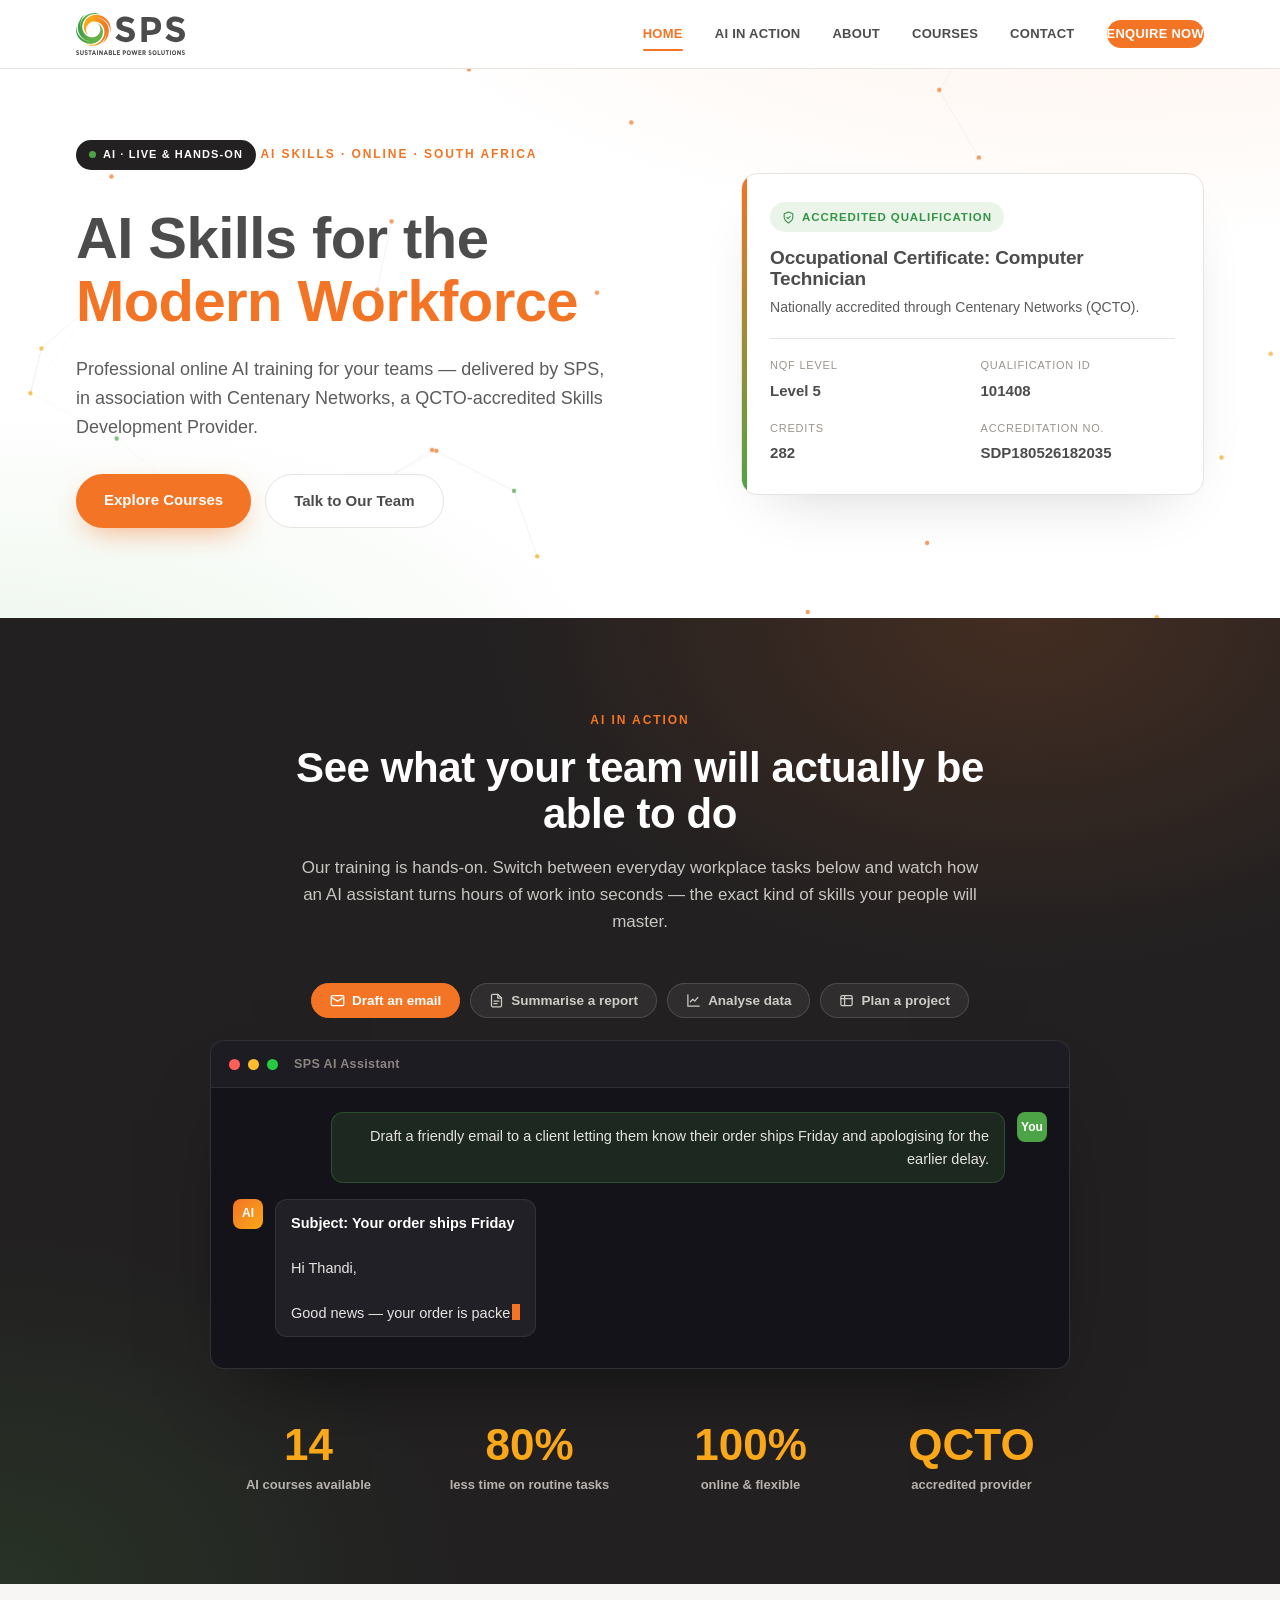
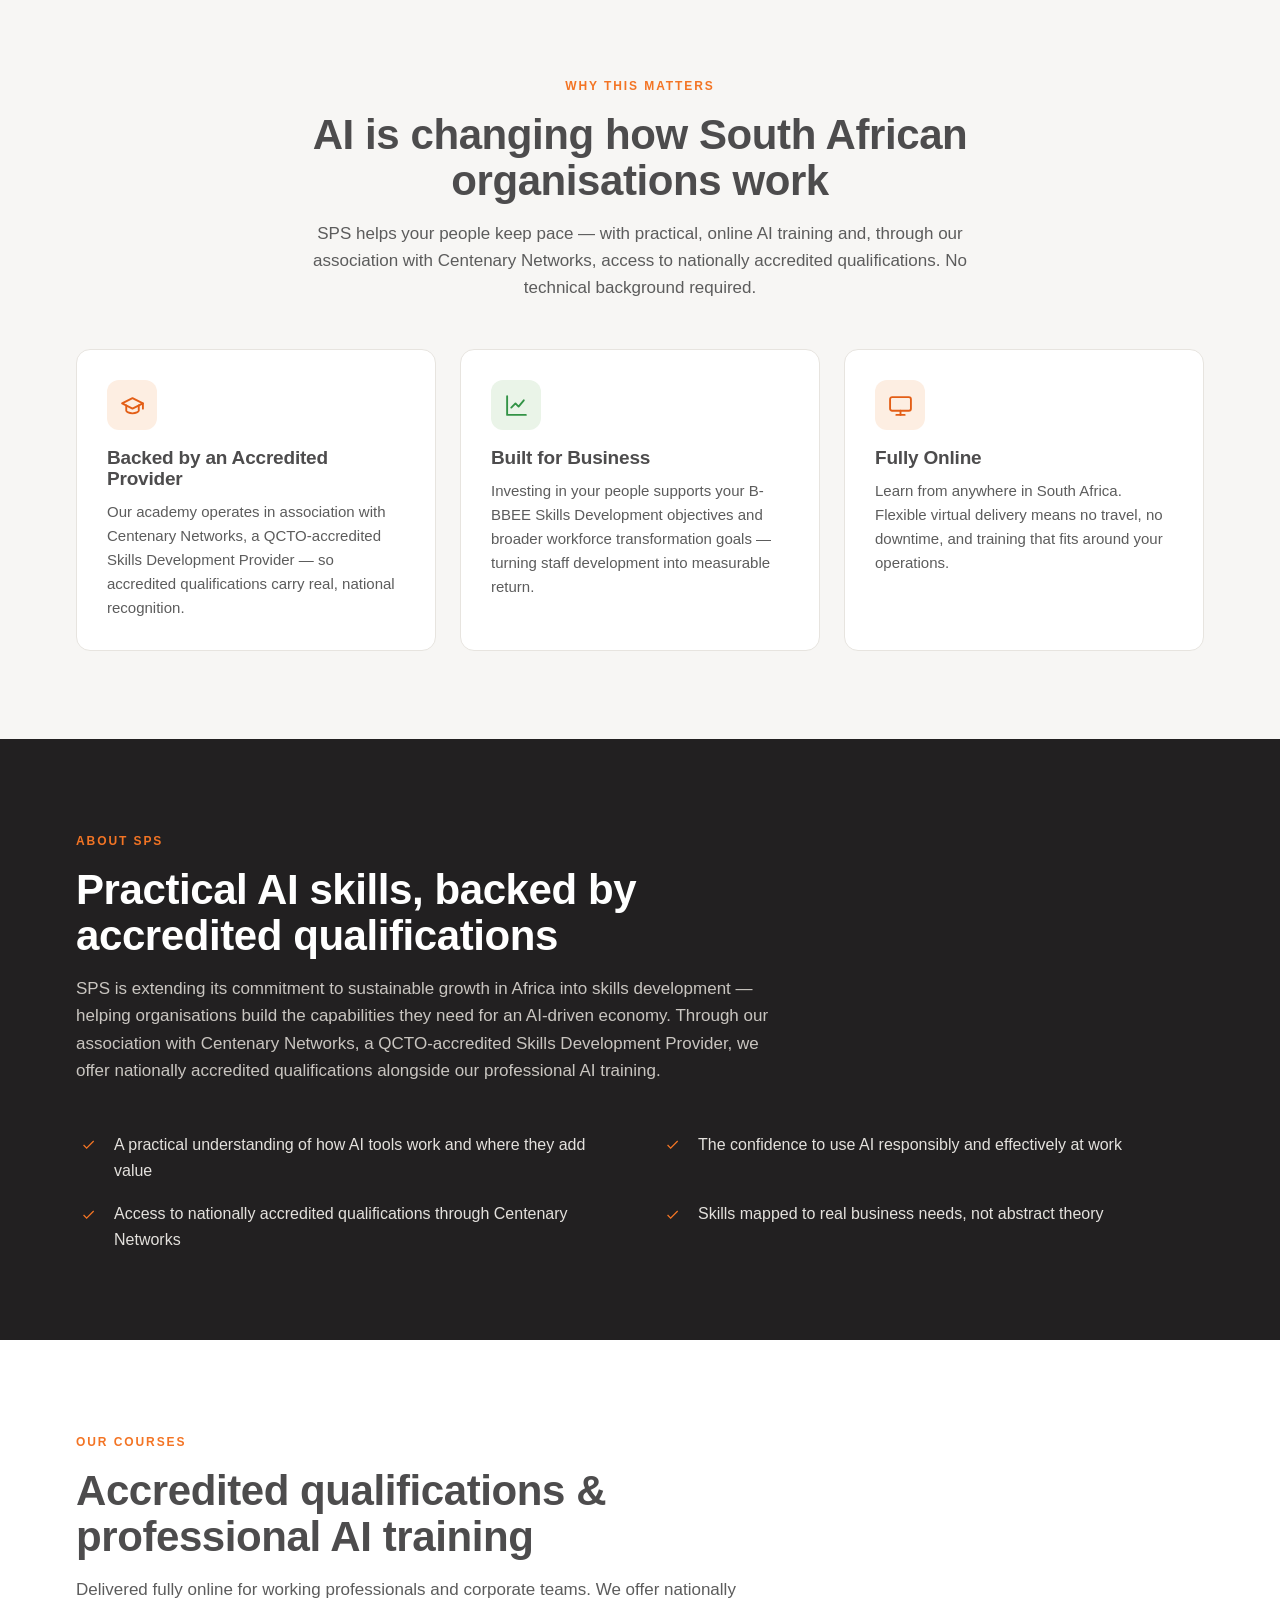
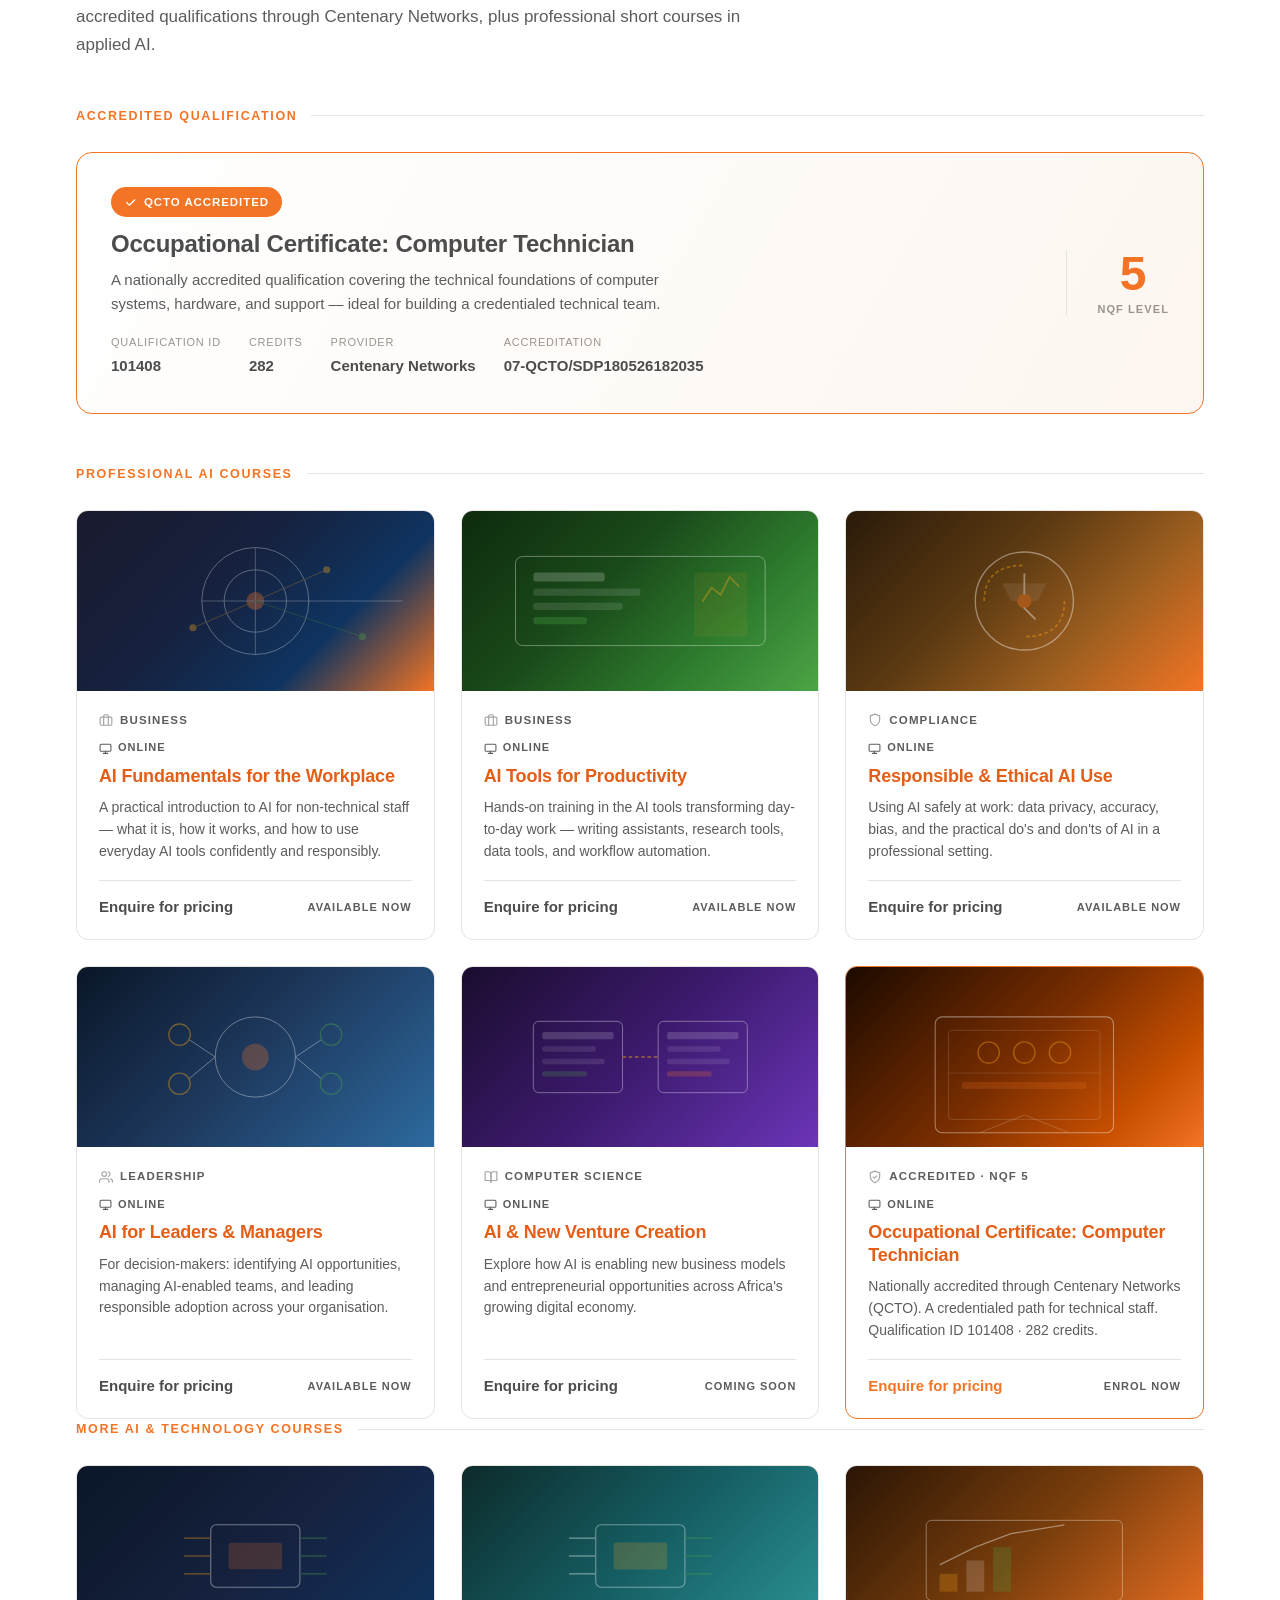
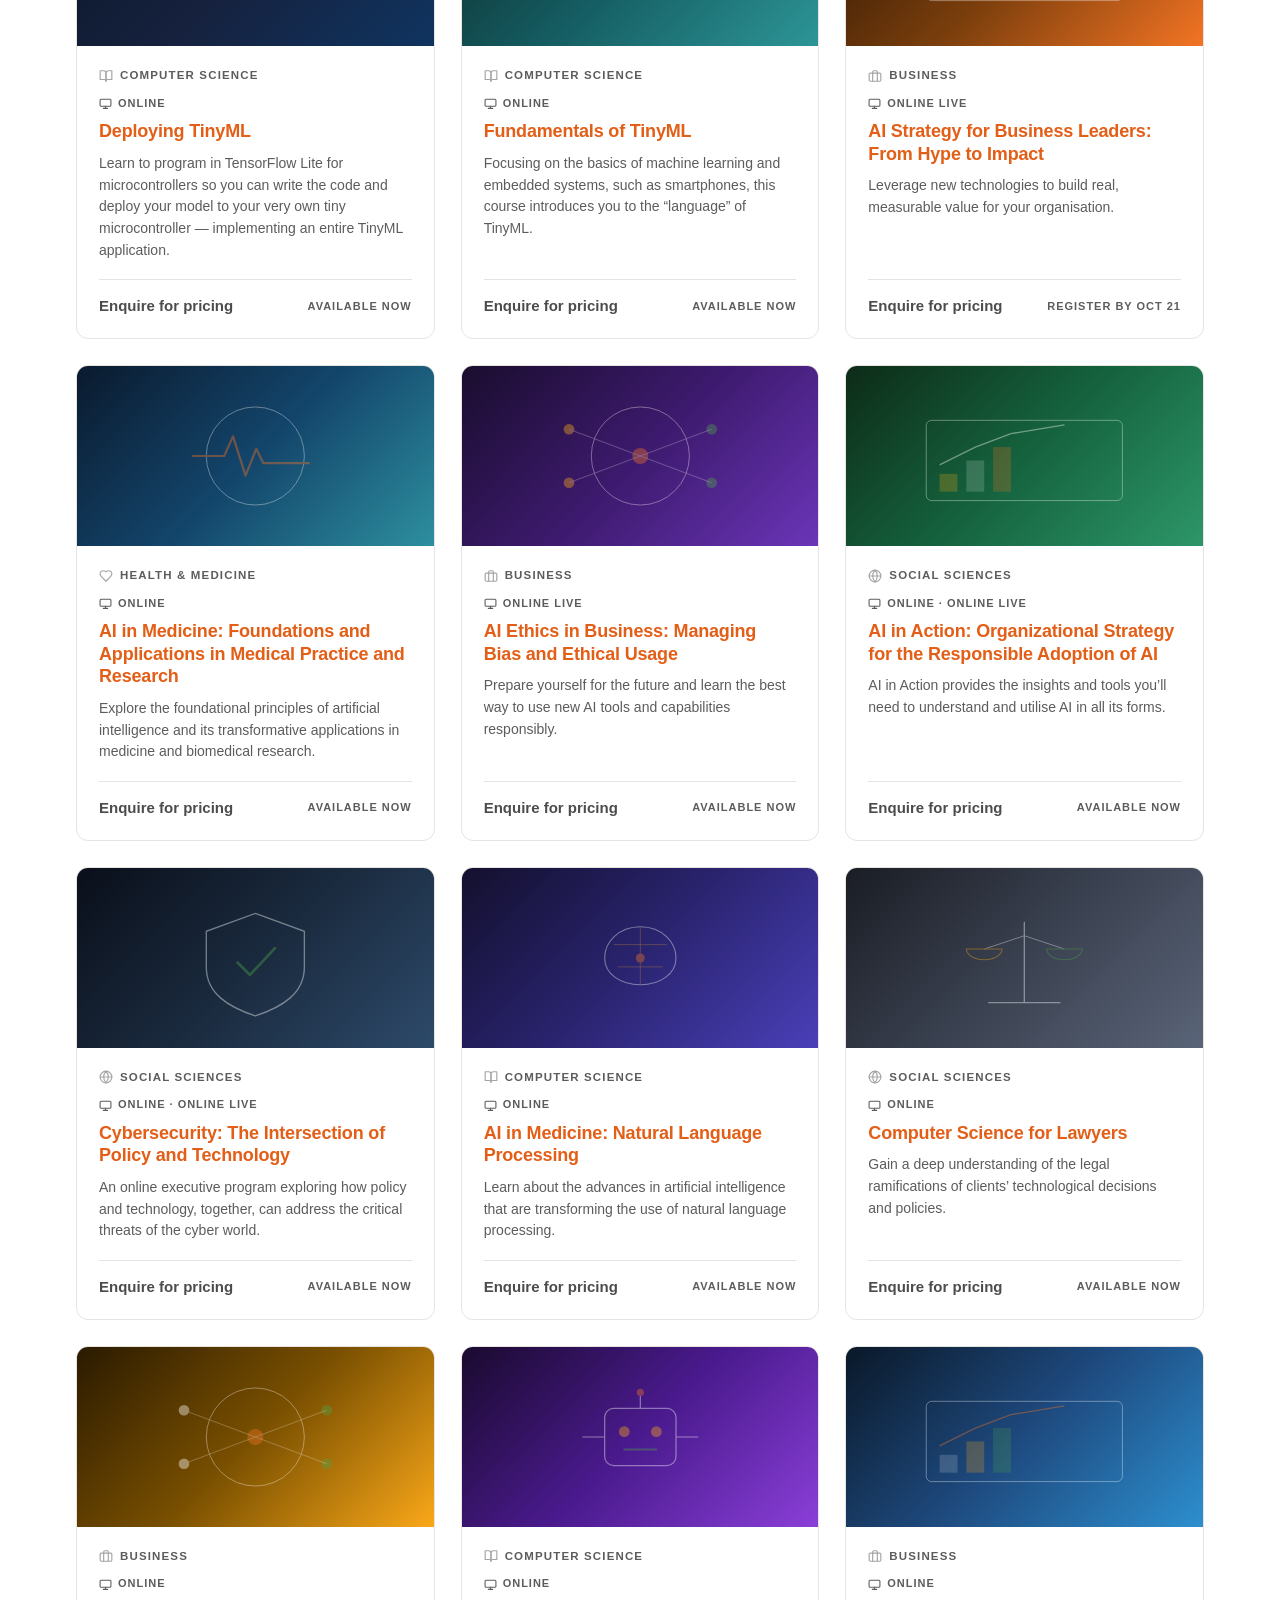
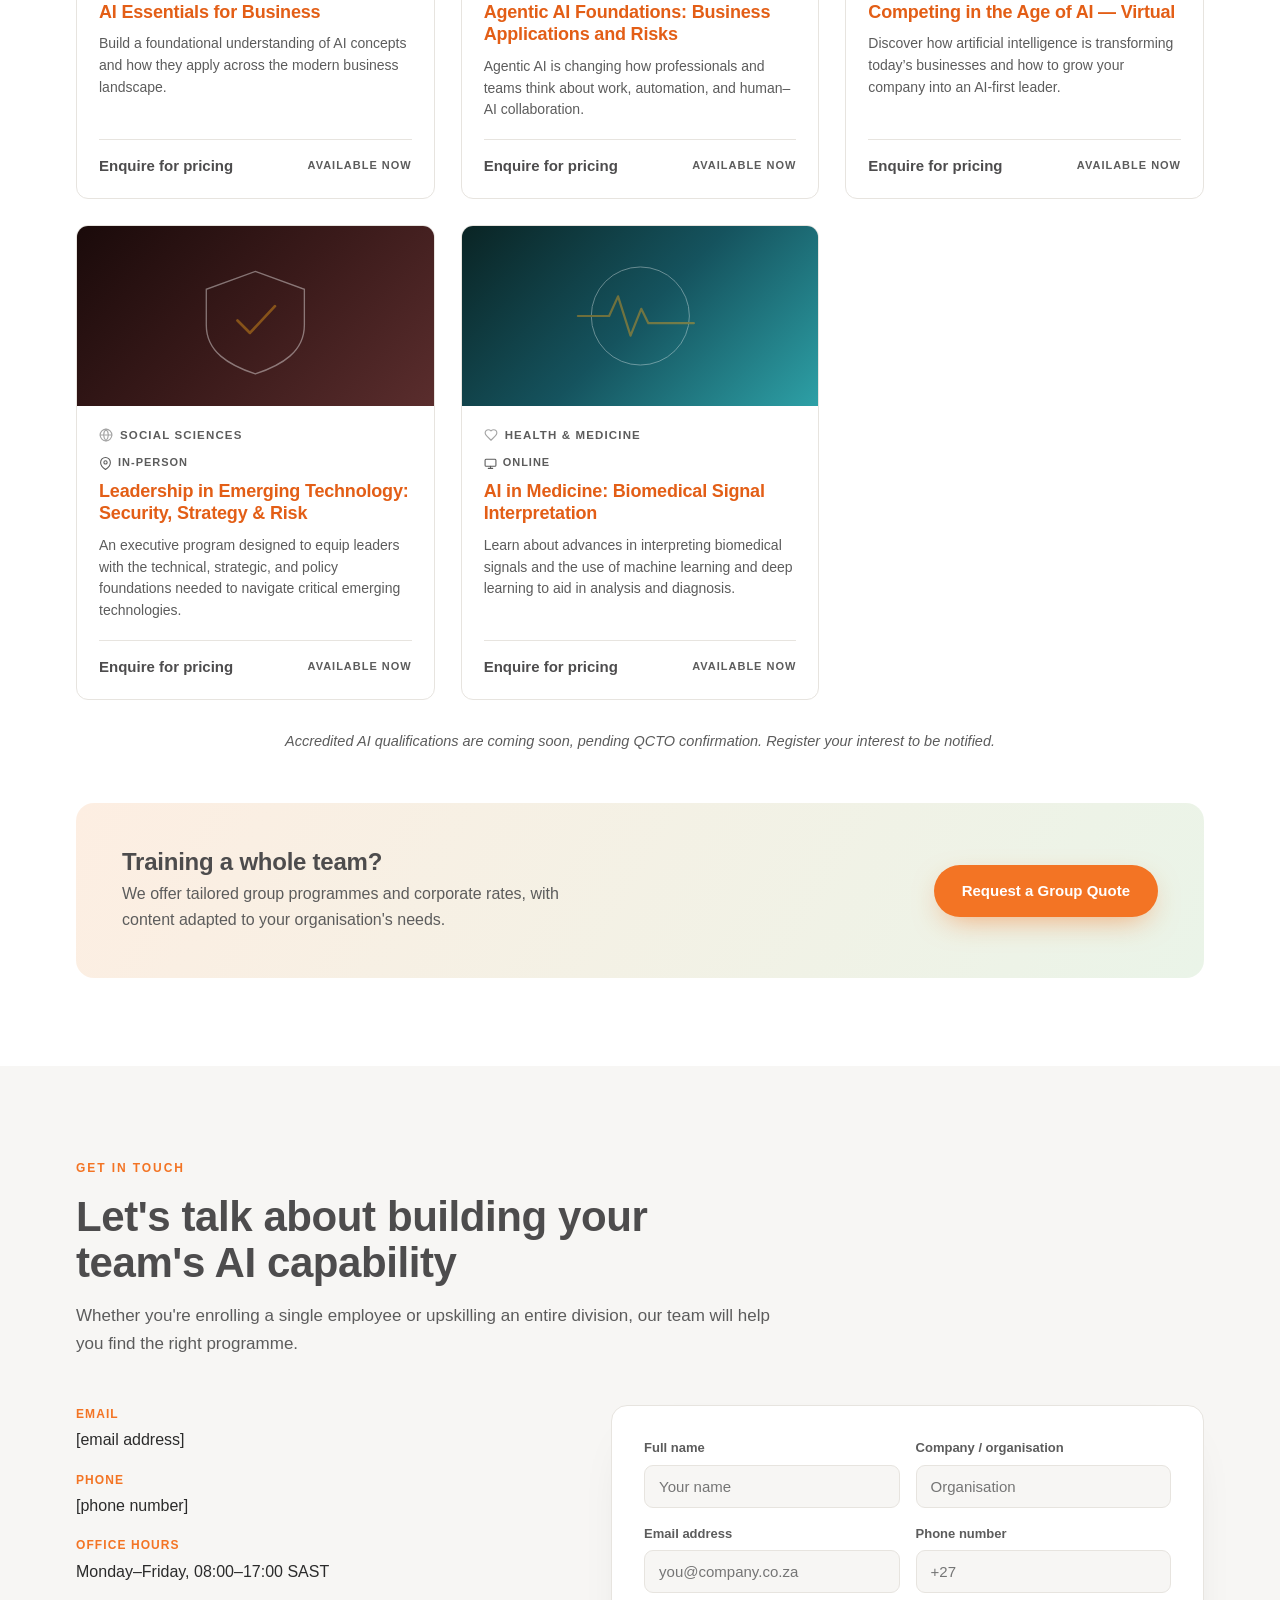
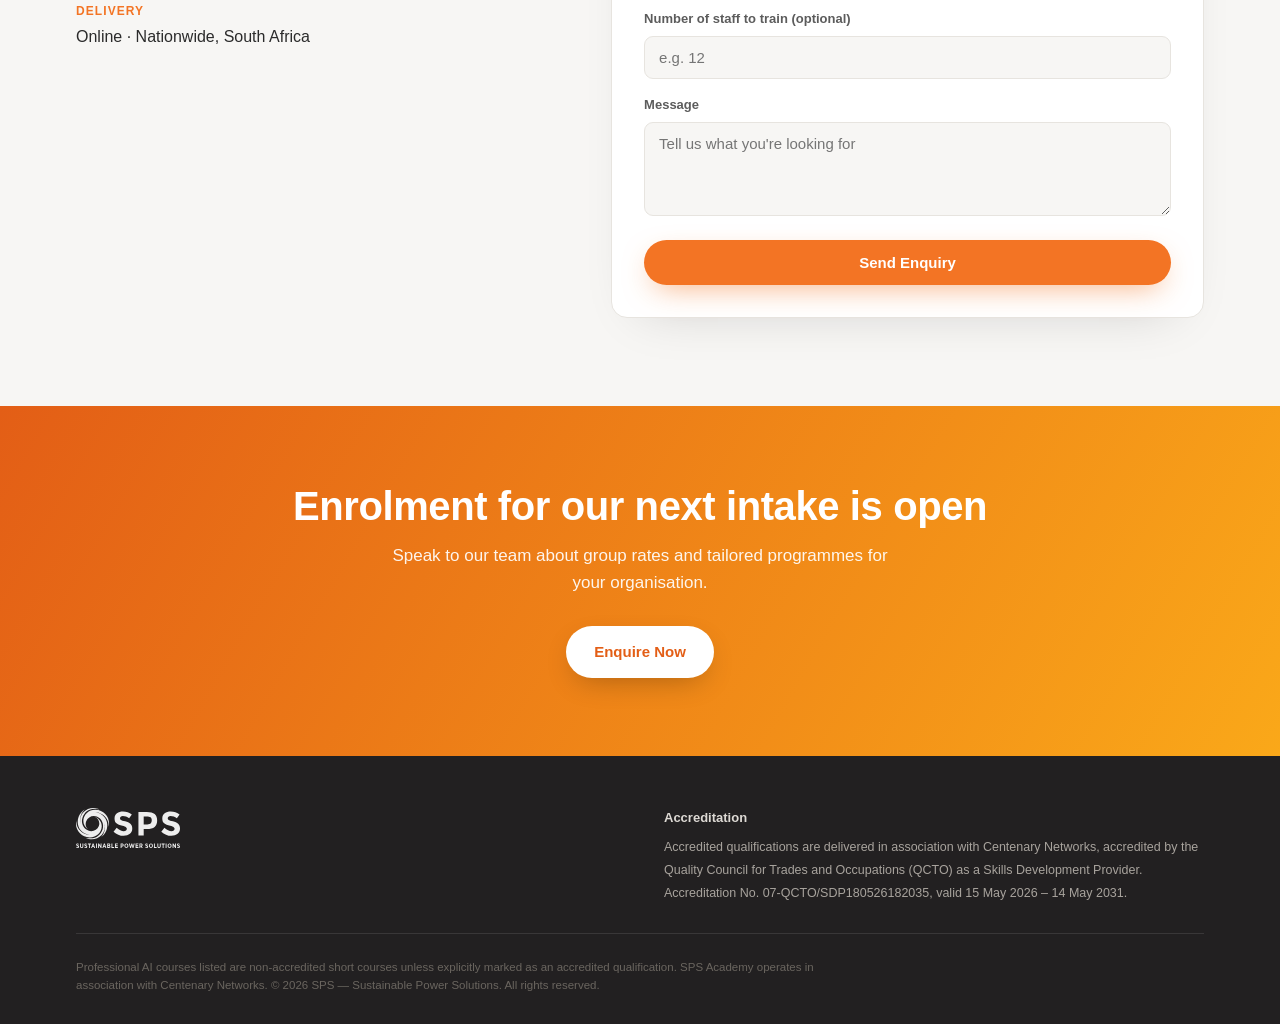
==== index.html @ 5407e1c1 "Deploy SPS Academy AI training site Static single-page site: live neural-network hero, interactive A" ====
<!DOCTYPE html>
<html lang="en">
<head>
<meta charset="UTF-8">
<meta name="viewport" content="width=device-width, initial-scale=1.0">
<title>SPS Academy — AI Skills for the Modern Workforce</title>
<meta name="description" content="Professional online AI training for your teams, delivered by SPS in association with Centenary Networks, a QCTO-accredited Skills Development Provider.">
<style>
  :root{
    --ink:#2b2b2b;
    --ink-soft:#5c5c5c;
    --grey:#4d4c4d;
    --bg:#ffffff;
    --bg-soft:#f7f6f4;
    --orange:#f37424;
    --orange-deep:#e35e16;
    --orange-light:#faa819;
    --orange-tint:#fdeee2;
    --green:#4da446;
    --green-deep:#339346;
    --green-tint:#eaf4e8;
    --line:#e7e4df;
    --dark:#222021;
    --max:1180px;
  }
  *{box-sizing:border-box;margin:0;padding:0}
  html{scroll-behavior:smooth;scroll-padding-top:78px}
  body{font-family:"Inter",-apple-system,BlinkMacSystemFont,"Segoe UI",Roboto,sans-serif;color:var(--ink);background:var(--bg);line-height:1.6;-webkit-font-smoothing:antialiased}
  h1,h2,h3,h4{font-weight:800;line-height:1.1;letter-spacing:-.01em;color:var(--grey)}
  .wrap{max-width:var(--max);margin:0 auto;padding:0 26px}
  .eyebrow{text-transform:uppercase;letter-spacing:.16em;font-size:12px;font-weight:700;color:var(--orange)}
  a{color:inherit;text-decoration:none}

  /* NAV */
  nav{position:fixed;top:0;left:0;right:0;z-index:100;background:rgba(255,255,255,.96);backdrop-filter:blur(10px);border-bottom:1px solid var(--line);transition:box-shadow .3s}
  nav.scrolled{box-shadow:0 4px 22px -12px rgba(0,0,0,.18)}
  .nav-inner{max-width:var(--max);margin:0 auto;padding:13px 26px;display:flex;align-items:center;justify-content:space-between}
  .brand img{height:42px;display:block}
  .nav-links{display:flex;gap:32px;align-items:center}
  .nav-links a{color:var(--grey);font-size:14px;font-weight:600;letter-spacing:.02em;transition:color .2s;position:relative;padding:4px 0;text-transform:uppercase;font-size:13px}
  .nav-links a:hover{color:var(--orange)}
  .nav-links a.active{color:var(--orange)}
  .nav-links a.active::after{content:"";position:absolute;left:0;right:0;bottom:-3px;height:2.5px;background:var(--orange);border-radius:2px}
  .nav-cta{background:var(--orange);color:#fff!important;padding:10px 20px;border-radius:30px;font-weight:700!important;transition:background .2s,transform .2s}
  .nav-cta:hover{background:var(--orange-deep);transform:translateY(-1px)}
  .nav-cta::after{display:none!important}
  .nav-toggle{display:none;background:none;border:0;color:var(--grey);font-size:26px;cursor:pointer}

  /* HERO */
  .hero{padding:140px 0 90px;position:relative;overflow:hidden;background:
    radial-gradient(110% 90% at 88% -10%,rgba(243,116,36,.10),transparent 55%),
    radial-gradient(90% 80% at 0% 110%,rgba(77,164,70,.10),transparent 55%),
    var(--bg)}
  .hero-grid{display:grid;grid-template-columns:1.25fr .95fr;gap:56px;align-items:center}
  .hero h1{font-size:clamp(36px,5vw,58px);margin:18px 0 22px;color:var(--grey)}
  .hero h1 .o{color:var(--orange)}
  .hero p.lead{font-size:18px;color:var(--ink-soft);max-width:540px;margin-bottom:32px}
  .btn-row{display:flex;gap:14px;flex-wrap:wrap}
  .btn{display:inline-block;padding:14px 28px;border-radius:30px;font-weight:700;font-size:15px;transition:transform .2s,background .2s,box-shadow .2s;cursor:pointer;border:0}
  .btn-primary{background:var(--orange);color:#fff;box-shadow:0 10px 30px -10px rgba(243,116,36,.65)}
  .btn-primary:hover{transform:translateY(-2px);background:var(--orange-deep)}
  .btn-ghost{background:#fff;color:var(--grey);border:1.5px solid var(--line)}
  .btn-ghost:hover{border-color:var(--orange);color:var(--orange)}

  .accred-card{background:#fff;border:1px solid var(--line);border-radius:16px;padding:28px;box-shadow:0 24px 60px -30px rgba(0,0,0,.2);position:relative;overflow:hidden}
  .accred-card::before{content:"";position:absolute;left:0;top:0;bottom:0;width:5px;background:linear-gradient(var(--orange),var(--green))}
  .accred-card .badge{display:inline-flex;align-items:center;gap:7px;background:var(--green-tint);color:var(--green-deep);font-size:11.5px;font-weight:700;text-transform:uppercase;letter-spacing:.08em;padding:6px 12px;border-radius:30px;margin-bottom:16px}
  .accred-card .badge svg{flex:0 0 auto}
  .accred-card h3{font-size:19px;margin-bottom:6px}
  .accred-card .qual{color:var(--ink-soft);font-size:14px;margin-bottom:20px}
  .accred-card .meta{display:grid;grid-template-columns:1fr 1fr;gap:16px;border-top:1px solid var(--line);padding-top:18px}
  .accred-card .meta div span{display:block;font-size:11px;text-transform:uppercase;letter-spacing:.07em;color:#9a948c;margin-bottom:3px}
  .accred-card .meta div strong{font-size:15px;color:var(--grey)}

  section{padding:88px 0}
  .section-soft{background:var(--bg-soft)}
  .section-dark{background:var(--dark);color:#fff}
  .section-dark h2,.section-dark h3{color:#fff}
  .sec-head{max-width:700px;margin-bottom:48px}
  .sec-head.center{margin-left:auto;margin-right:auto;text-align:center}
  .sec-head h2{font-size:clamp(28px,3.6vw,42px);margin:14px 0 16px}
  .sec-head p{color:var(--ink-soft);font-size:17px}
  .section-dark .sec-head p{color:#c9c5c0}

  .features{display:grid;grid-template-columns:repeat(3,1fr);gap:24px}
  .feat{background:#fff;border:1px solid var(--line);border-radius:14px;padding:30px;transition:transform .25s,box-shadow .25s}
  .feat:hover{transform:translateY(-5px);box-shadow:0 22px 46px -24px rgba(243,116,36,.4)}
  .feat .ico{width:50px;height:50px;border-radius:12px;display:grid;place-items:center;margin-bottom:18px;background:var(--orange-tint);color:var(--orange-deep)}
  .feat .ico svg{width:25px;height:25px}
  .feat:nth-child(2) .ico{background:var(--green-tint);color:var(--green-deep)}
  .feat h3{font-size:19px;margin-bottom:10px}
  .feat p{color:var(--ink-soft);font-size:15px}

  .outcomes{display:grid;grid-template-columns:1fr 1fr;gap:18px 40px;list-style:none;margin-top:10px}
  .outcomes li{display:flex;gap:14px;align-items:flex-start;font-size:16px;color:#e4e1dd}
  .outcomes li::before{content:"";flex:0 0 24px;height:24px;margin-top:1px;border-radius:50%;background:var(--orange);-webkit-mask:url("data:image/svg+xml;utf8,<svg xmlns='http://www.w3.org/2000/svg' viewBox='0 0 24 24'><path fill='black' d='M9 16.2 4.8 12l-1.4 1.4L9 19 21 7l-1.4-1.4z'/></svg>") center/15px no-repeat;mask:url("data:image/svg+xml;utf8,<svg xmlns='http://www.w3.org/2000/svg' viewBox='0 0 24 24'><path fill='black' d='M9 16.2 4.8 12l-1.4 1.4L9 19 21 7l-1.4-1.4z'/></svg>") center/15px no-repeat}

  /* course band labels */
  .course-band-label{display:flex;align-items:center;gap:14px;margin:0 0 26px}
  .course-band-label .ln{height:1px;background:var(--line);flex:1}
  .course-band-label .tag{font-size:12.5px;font-weight:800;text-transform:uppercase;letter-spacing:.13em;color:var(--orange)}

  /* accredited feature banner */
  .accredited-feature{background:linear-gradient(120deg,#fff,#fdf6f0);border:1.5px solid var(--orange);border-radius:16px;padding:34px;display:grid;grid-template-columns:1fr auto;gap:30px;align-items:center;margin-bottom:50px}
  .accredited-feature .badge{display:inline-flex;align-items:center;gap:7px;background:var(--orange);color:#fff;font-size:11.5px;font-weight:700;text-transform:uppercase;letter-spacing:.08em;padding:6px 13px;border-radius:30px;margin-bottom:14px}
  .accredited-feature h3{font-size:24px;margin-bottom:10px}
  .accredited-feature p{color:var(--ink-soft);font-size:15px;max-width:560px;margin-bottom:18px}
  .qual-meta{display:flex;gap:28px;flex-wrap:wrap}
  .qual-meta div span{display:block;font-size:11px;text-transform:uppercase;letter-spacing:.07em;color:#9a948c;margin-bottom:2px}
  .qual-meta div strong{font-size:15px;color:var(--grey)}
  .accredited-feature .side{text-align:center;border-left:1px solid var(--line);padding-left:30px}
  .accredited-feature .side .nqf{font-size:48px;font-weight:800;color:var(--orange);line-height:1}
  .accredited-feature .side .nqf small{display:block;font-size:11px;letter-spacing:.1em;text-transform:uppercase;color:#9a948c;margin-top:6px;font-weight:700}

  /* Harvard-style image-led course cards */
  .course-grid{display:grid;grid-template-columns:repeat(3,1fr);gap:26px}
  .ccard{background:#fff;border:1px solid var(--line);border-radius:12px;overflow:hidden;transition:transform .22s,box-shadow .22s;display:flex;flex-direction:column}
  .ccard:hover{transform:translateY(-5px);box-shadow:0 22px 48px -22px rgba(0,0,0,.22)}
  .ccard-img{height:180px;position:relative;overflow:hidden;flex:0 0 auto}
  .ccard-img-inner{position:absolute;inset:0;background-size:cover;background-position:center;transition:transform .4s ease}
  .ccard:hover .ccard-img-inner{transform:scale(1.04)}
  .ccard-body{padding:20px 22px;flex:1;display:flex;flex-direction:column}
  .ccard-cat{display:flex;align-items:center;gap:7px;font-size:11.5px;font-weight:700;text-transform:uppercase;letter-spacing:.1em;color:var(--ink-soft);margin-bottom:10px}
  .ccard-cat svg{opacity:.55}
  .ccard-mode{display:flex;align-items:center;gap:6px;font-size:11px;font-weight:700;text-transform:uppercase;letter-spacing:.09em;color:var(--ink-soft);margin-bottom:8px}
  .ccard h4{font-size:18px;line-height:1.25;margin-bottom:10px;color:var(--orange-deep);font-weight:800}
  .ccard p{color:var(--ink-soft);font-size:14px;line-height:1.55;flex:1;margin-bottom:18px}
  .ccard-foot{display:flex;justify-content:space-between;align-items:center;border-top:1px solid var(--line);padding-top:14px;margin-top:auto}
  .ccard-foot .price{font-size:15px;font-weight:800;color:var(--grey)}
  .ccard-foot .avail{font-size:11px;font-weight:700;text-transform:uppercase;letter-spacing:.09em;color:var(--ink-soft)}
  .ccard.featured .ccard-img{height:220px}
  .ccard.accred-card-wrap{border-color:var(--orange)}
  .ccard.accred-card-wrap .ccard-foot .price{color:var(--orange)}
  /* real-photo banners (set via JS; gradient+svg remain as graceful fallback) */
  .ccard-img.has-photo svg{display:none}
  .ccard-img.has-photo::after{content:"";position:absolute;inset:0;background:linear-gradient(180deg,rgba(20,18,24,.05) 45%,rgba(20,18,24,.35));pointer-events:none}
  .ccard-img.has-photo::before{content:"";position:absolute;left:0;top:0;bottom:0;width:4px;z-index:2;background:linear-gradient(var(--orange),var(--green))}

  .soon-note{text-align:center;color:var(--ink-soft);font-size:14.5px;margin-top:30px;font-style:italic}

  .corp{background:linear-gradient(120deg,var(--orange-tint),var(--green-tint));border-radius:18px;padding:46px;display:flex;justify-content:space-between;align-items:center;gap:30px;flex-wrap:wrap;margin-top:50px}
  .corp h3{font-size:24px;margin-bottom:6px;color:var(--grey)}
  .corp p{color:var(--ink-soft);max-width:480px}

  .contact-grid{display:grid;grid-template-columns:.9fr 1.1fr;gap:50px}
  .contact-info p{margin-bottom:18px;font-size:16px}
  .contact-info .lbl{font-size:12px;text-transform:uppercase;letter-spacing:.09em;color:var(--orange);font-weight:700;display:block;margin-bottom:3px}
  .form{background:#fff;border:1px solid var(--line);border-radius:16px;padding:32px;box-shadow:0 20px 50px -30px rgba(0,0,0,.18)}
  .form .field{margin-bottom:16px}
  .form label{display:block;font-size:13px;font-weight:700;margin-bottom:6px;color:var(--ink-soft)}
  .form input,.form textarea{width:100%;padding:12px 14px;border:1px solid var(--line);border-radius:9px;font-family:inherit;font-size:15px;background:var(--bg-soft)}
  .form input:focus,.form textarea:focus{outline:2px solid var(--orange);border-color:var(--orange);background:#fff}
  .form .two{display:grid;grid-template-columns:1fr 1fr;gap:16px}

  .cta-band{background:linear-gradient(120deg,var(--orange-deep),var(--orange-light));color:#fff;text-align:center;padding:78px 0}
  .cta-band h2{font-size:clamp(28px,3.6vw,40px);margin-bottom:14px;color:#fff}
  .cta-band p{color:rgba(255,255,255,.92);font-size:17px;margin-bottom:30px;max-width:520px;margin-left:auto;margin-right:auto}
  .cta-band .btn-primary{background:#fff;color:var(--orange-deep);box-shadow:0 10px 30px -10px rgba(0,0,0,.3)}
  .cta-band .btn-primary:hover{background:var(--dark);color:#fff}

  footer{background:var(--dark);color:#a8a39d;padding:52px 0 30px;font-size:14px}
  .foot-top{display:flex;justify-content:space-between;gap:30px;flex-wrap:wrap;border-bottom:1px solid rgba(255,255,255,.1);padding-bottom:28px;margin-bottom:24px}
  .foot-brand img{height:40px;filter:brightness(0) invert(1);opacity:.92}
  .foot-accred{max-width:540px}
  .foot-accred strong{color:#ddd9d4;display:block;margin-bottom:6px;font-size:13px}
  .foot-accred span{font-size:12.5px;line-height:1.7}
  .disclaimer{font-size:11.5px;color:#6a655f;max-width:780px;line-height:1.6}

  /* HERO neural canvas */
  #neural{position:absolute;inset:0;width:100%;height:100%;z-index:0;pointer-events:none}
  .hero-grid{position:relative;z-index:1}
  .hero .badge-live{display:inline-flex;align-items:center;gap:7px;background:var(--dark);color:#fff;font-size:11px;font-weight:700;text-transform:uppercase;letter-spacing:.1em;padding:6px 13px;border-radius:30px;margin-bottom:18px}
  .hero .badge-live .dot{width:7px;height:7px;border-radius:50%;background:var(--green);box-shadow:0 0 0 0 rgba(77,164,70,.7);animation:pulse 1.8s infinite}
  @keyframes pulse{0%{box-shadow:0 0 0 0 rgba(77,164,70,.6)}70%{box-shadow:0 0 0 8px rgba(77,164,70,0)}100%{box-shadow:0 0 0 0 rgba(77,164,70,0)}}

  /* AI IN ACTION */
  .ai-action{position:relative;overflow:hidden}
  .ai-action::before{content:"";position:absolute;inset:0;background:radial-gradient(70% 60% at 80% 0%,rgba(243,116,36,.16),transparent 60%),radial-gradient(60% 60% at 0% 100%,rgba(77,164,70,.14),transparent 60%);pointer-events:none}
  .ai-action .wrap{position:relative;z-index:1}
  .ai-demo{max-width:860px;margin:0 auto}
  .ai-demo-tabs{display:flex;flex-wrap:wrap;gap:10px;justify-content:center;margin-bottom:22px}
  .ai-tab{background:rgba(255,255,255,.06);color:#cfcbc6;border:1px solid rgba(255,255,255,.14);padding:9px 18px;border-radius:30px;font-family:inherit;font-size:13.5px;font-weight:600;cursor:pointer;transition:all .2s}
  .ai-tab:hover{border-color:var(--orange);color:#fff}
  .ai-tab.active{background:var(--orange);border-color:var(--orange);color:#fff}
  .ai-window{background:#15131a;border:1px solid rgba(255,255,255,.12);border-radius:14px;overflow:hidden;box-shadow:0 40px 80px -40px rgba(0,0,0,.6)}
  .ai-window-bar{display:flex;align-items:center;gap:8px;padding:13px 18px;background:rgba(255,255,255,.04);border-bottom:1px solid rgba(255,255,255,.08)}
  .ai-window-bar i{width:11px;height:11px;border-radius:50%;display:block}
  .ai-window-bar i:nth-child(1){background:#ff5f57}.ai-window-bar i:nth-child(2){background:#febc2e}.ai-window-bar i:nth-child(3){background:#28c840}
  .ai-window-bar em{margin-left:8px;font-style:normal;font-size:12.5px;color:#8a857f;font-weight:600;letter-spacing:.03em}
  .ai-chat{padding:24px 22px;min-height:280px;display:flex;flex-direction:column;gap:16px;font-size:14.5px}
  .ai-msg{display:flex;gap:12px;align-items:flex-start;max-width:88%}
  .ai-msg .av{flex:0 0 30px;height:30px;border-radius:8px;display:grid;place-items:center;font-size:12px;font-weight:800}
  .ai-msg.user{align-self:flex-end;flex-direction:row-reverse;text-align:right}
  .ai-msg.user .av{background:var(--green);color:#fff}
  .ai-msg.bot .av{background:linear-gradient(135deg,var(--orange),var(--orange-light));color:#fff}
  .ai-msg .bubble{background:rgba(255,255,255,.06);border:1px solid rgba(255,255,255,.08);padding:12px 15px;border-radius:12px;color:#e6e3df;line-height:1.55}
  .ai-msg.user .bubble{background:rgba(77,164,70,.16);border-color:rgba(77,164,70,.3)}
  .ai-msg .bubble b{color:#fff}
  .ai-caret{display:inline-block;width:8px;height:16px;background:var(--orange);margin-left:2px;vertical-align:-2px;animation:blink 1s steps(2) infinite}
  @keyframes blink{50%{opacity:0}}
  .ai-stats{display:grid;grid-template-columns:repeat(4,1fr);gap:24px;margin-top:54px;max-width:860px;margin-left:auto;margin-right:auto;text-align:center}
  .ai-stats .num{font-size:clamp(30px,4vw,44px);font-weight:800;color:var(--orange-light);line-height:1}
  .ai-stats .lbl2{font-size:13px;color:#b7b2ac;margin-top:8px;font-weight:600}
  @media(max-width:680px){.ai-stats{grid-template-columns:1fr 1fr;gap:30px 20px}.ai-msg{max-width:96%}}

  .reveal{opacity:0;transform:translateY(22px);transition:opacity .6s ease,transform .6s ease}
  .reveal.in{opacity:1;transform:none}

  @media(max-width:600px){.course-grid{grid-template-columns:1fr}}
  @media(prefers-reduced-motion:reduce){*{scroll-behavior:auto}.reveal{opacity:1;transform:none;transition:none}}
</style>
</head>
<body>

<nav id="nav">
  <div class="nav-inner">
    <a href="#home" class="brand"><img src="sps-dark-logo.svg" alt="SPS — Sustainable Power Solutions"></a>
    <div class="nav-links" id="navLinks">
      <a href="#home" class="active">Home</a>
      <a href="#ai-action">AI in Action</a>
      <a href="#about">About</a>
      <a href="#courses">Courses</a>
      <a href="#contact">Contact</a>
      <a href="#contact" class="nav-cta">Enquire Now</a>
    </div>
    <button class="nav-toggle" id="navToggle" aria-label="Menu"><svg viewBox="0 0 24 24" fill="none" stroke="currentColor" stroke-width="2" stroke-linecap="round" style="width:26px;height:26px;display:block"><path d="M3 6h18M3 12h18M3 18h18"/></svg></button>
  </div>
</nav>

<header class="hero" id="home">
  <canvas id="neural"></canvas>
  <div class="wrap hero-grid">
    <div>
      <span class="badge-live"><span class="dot"></span> AI · Live &amp; Hands-On</span>
      <span class="eyebrow">AI Skills · Online · South Africa</span>
      <h1>AI Skills for the <span class="o">Modern Workforce</span></h1>
      <p class="lead">Professional online AI training for your teams — delivered by SPS, in association with Centenary Networks, a QCTO-accredited Skills Development Provider.</p>
      <div class="btn-row">
        <a href="#courses" class="btn btn-primary">Explore Courses</a>
        <a href="#contact" class="btn btn-ghost">Talk to Our Team</a>
      </div>
    </div>
    <div class="accred-card reveal">
      <span class="badge"><svg viewBox="0 0 24 24" fill="none" stroke="currentColor" stroke-width="2" stroke-linecap="round" stroke-linejoin="round" style="width:13px;height:13px"><path d="M12 2 4 5v6c0 5 3.4 8.5 8 11 4.6-2.5 8-6 8-11V5l-8-3Z"/><path d="m9 12 2 2 4-4"/></svg> Accredited Qualification</span>
      <h3>Occupational Certificate: Computer Technician</h3>
      <p class="qual">Nationally accredited through Centenary Networks (QCTO).</p>
      <div class="meta">
        <div><span>NQF Level</span><strong>Level 5</strong></div>
        <div><span>Qualification ID</span><strong>101408</strong></div>
        <div><span>Credits</span><strong>282</strong></div>
        <div><span>Accreditation No.</span><strong>SDP180526182035</strong></div>
      </div>
    </div>
  </div>
</header>

<section class="section-dark ai-action" id="ai-action">
  <div class="wrap">
    <div class="sec-head center reveal">
      <span class="eyebrow">AI in Action</span>
      <h2>See what your team will actually be able to do</h2>
      <p>Our training is hands-on. Switch between everyday workplace tasks below and watch how an AI assistant turns hours of work into seconds — the exact kind of skills your people will master.</p>
    </div>

    <div class="ai-demo reveal">
      <div class="ai-demo-tabs" id="aiTabs">
        <button class="ai-tab active" data-i="0"><svg viewBox="0 0 24 24" fill="none" stroke="currentColor" stroke-width="2" stroke-linecap="round" stroke-linejoin="round" style="width:15px;height:15px;vertical-align:-3px;margin-right:7px"><rect x="2" y="4" width="20" height="16" rx="2"/><path d="m22 7-10 6L2 7"/></svg>Draft an email</button>
        <button class="ai-tab" data-i="1"><svg viewBox="0 0 24 24" fill="none" stroke="currentColor" stroke-width="2" stroke-linecap="round" stroke-linejoin="round" style="width:15px;height:15px;vertical-align:-3px;margin-right:7px"><path d="M14 2H6a2 2 0 0 0-2 2v16a2 2 0 0 0 2 2h12a2 2 0 0 0 2-2V8z"/><path d="M14 2v6h6M8 13h8M8 17h5"/></svg>Summarise a report</button>
        <button class="ai-tab" data-i="2"><svg viewBox="0 0 24 24" fill="none" stroke="currentColor" stroke-width="2" stroke-linecap="round" stroke-linejoin="round" style="width:15px;height:15px;vertical-align:-3px;margin-right:7px"><path d="M3 3v18h18"/><path d="m7 14 4-4 3 3 5-6"/></svg>Analyse data</button>
        <button class="ai-tab" data-i="3"><svg viewBox="0 0 24 24" fill="none" stroke="currentColor" stroke-width="2" stroke-linecap="round" stroke-linejoin="round" style="width:15px;height:15px;vertical-align:-3px;margin-right:7px"><rect x="3" y="4" width="18" height="16" rx="2"/><path d="M3 9h18M9 4v16"/></svg>Plan a project</button>
      </div>
      <div class="ai-window">
        <div class="ai-window-bar"><i></i><i></i><i></i><em>SPS AI Assistant</em></div>
        <div class="ai-chat" id="aiChat"></div>
      </div>
    </div>

    <div class="ai-stats reveal">
      <div><div class="num" data-to="14">0</div><div class="lbl2">AI courses available</div></div>
      <div><div class="num" data-to="80" data-suf="%">0</div><div class="lbl2">less time on routine tasks</div></div>
      <div><div class="num" data-to="100" data-suf="%">0</div><div class="lbl2">online &amp; flexible</div></div>
      <div><div class="num" data-to="0" data-suf="" data-txt="QCTO">0</div><div class="lbl2">accredited provider</div></div>
    </div>
  </div>
</section>

<section class="section-soft">
  <div class="wrap">
    <div class="sec-head center reveal">
      <span class="eyebrow">Why this matters</span>
      <h2>AI is changing how South African organisations work</h2>
      <p>SPS helps your people keep pace — with practical, online AI training and, through our association with Centenary Networks, access to nationally accredited qualifications. No technical background required.</p>
    </div>
    <div class="features">
      <div class="feat reveal"><div class="ico"><svg viewBox="0 0 24 24" fill="none" stroke="currentColor" stroke-width="1.8" stroke-linecap="round" stroke-linejoin="round"><path d="M22 10 12 5 2 10l10 5 10-5Z"/><path d="M6 12v5c0 1 2.7 2.5 6 2.5s6-1.5 6-2.5v-5"/><path d="M22 10v5"/></svg></div><h3>Backed by an Accredited Provider</h3><p>Our academy operates in association with Centenary Networks, a QCTO-accredited Skills Development Provider — so accredited qualifications carry real, national recognition.</p></div>
      <div class="feat reveal"><div class="ico"><svg viewBox="0 0 24 24" fill="none" stroke="currentColor" stroke-width="1.8" stroke-linecap="round" stroke-linejoin="round"><path d="M3 3v18h18"/><path d="m7 14 4-4 3 3 5-6"/></svg></div><h3>Built for Business</h3><p>Investing in your people supports your B-BBEE Skills Development objectives and broader workforce transformation goals — turning staff development into measurable return.</p></div>
      <div class="feat reveal"><div class="ico"><svg viewBox="0 0 24 24" fill="none" stroke="currentColor" stroke-width="1.8" stroke-linecap="round" stroke-linejoin="round"><rect x="2" y="4" width="20" height="13" rx="2"/><path d="M8 21h8"/><path d="M12 17v4"/></svg></div><h3>Fully Online</h3><p>Learn from anywhere in South Africa. Flexible virtual delivery means no travel, no downtime, and training that fits around your operations.</p></div>
    </div>
  </div>
</section>

<section class="section-dark" id="about">
  <div class="wrap">
    <div class="sec-head reveal">
      <span class="eyebrow">About SPS</span>
      <h2>Practical AI skills, backed by accredited qualifications</h2>
      <p>SPS is extending its commitment to sustainable growth in Africa into skills development — helping organisations build the capabilities they need for an AI-driven economy. Through our association with Centenary Networks, a QCTO-accredited Skills Development Provider, we offer nationally accredited qualifications alongside our professional AI training.</p>
    </div>
    <ul class="outcomes reveal">
      <li>A practical understanding of how AI tools work and where they add value</li>
      <li>The confidence to use AI responsibly and effectively at work</li>
      <li>Access to nationally accredited qualifications through Centenary Networks</li>
      <li>Skills mapped to real business needs, not abstract theory</li>
    </ul>
  </div>
</section>

<section id="courses">
  <div class="wrap">
    <div class="sec-head reveal">
      <span class="eyebrow">Our Courses</span>
      <h2>Accredited qualifications & professional AI training</h2>
      <p>Delivered fully online for working professionals and corporate teams. We offer nationally accredited qualifications through Centenary Networks, plus professional short courses in applied AI.</p>
    </div>

    <div class="course-band-label reveal"><span class="tag">Accredited Qualification</span><span class="ln"></span></div>
    <div class="accredited-feature reveal">
      <div>
        <span class="badge"><svg viewBox="0 0 24 24" fill="none" stroke="currentColor" stroke-width="2.2" stroke-linecap="round" stroke-linejoin="round" style="width:13px;height:13px"><path d="m5 12 5 5L20 7"/></svg> QCTO Accredited</span>
        <h3>Occupational Certificate: Computer Technician</h3>
        <p>A nationally accredited qualification covering the technical foundations of computer systems, hardware, and support — ideal for building a credentialed technical team.</p>
        <div class="qual-meta">
          <div><span>Qualification ID</span><strong>101408</strong></div>
          <div><span>Credits</span><strong>282</strong></div>
          <div><span>Provider</span><strong>Centenary Networks</strong></div>
          <div><span>Accreditation</span><strong>07-QCTO/SDP180526182035</strong></div>
        </div>
      </div>
      <div class="side"><div class="nqf">5<small>NQF Level</small></div></div>
    </div>

    <div class="course-band-label reveal"><span class="tag">Professional AI Courses</span><span class="ln"></span></div>
    <div class="course-grid">

      <!-- Card 1 -->
      <div class="ccard reveal">
        <div class="ccard-img">
          <div class="ccard-img-inner" style="background:linear-gradient(135deg,#1a1a2e 0%,#16213e 40%,#0f3460 70%,#f37424 100%)">
            <svg viewBox="0 0 400 180" xmlns="http://www.w3.org/2000/svg" style="width:100%;height:100%;opacity:.35"><circle cx="200" cy="90" r="60" fill="none" stroke="#fff" stroke-width="1"/><circle cx="200" cy="90" r="35" fill="none" stroke="#fff" stroke-width="1"/><circle cx="200" cy="90" r="10" fill="#f37424"/><line x1="140" y1="90" x2="365" y2="90" stroke="#fff" stroke-width=".8"/><line x1="200" y1="30" x2="200" y2="150" stroke="#fff" stroke-width=".8"/><circle cx="280" cy="55" r="4" fill="#faa819"/><circle cx="130" cy="120" r="4" fill="#faa819"/><circle cx="320" cy="130" r="4" fill="#4da446"/><line x1="200" y1="90" x2="280" y2="55" stroke="#faa819" stroke-width=".8"/><line x1="200" y1="90" x2="130" y2="120" stroke="#faa819" stroke-width=".8"/><line x1="200" y1="90" x2="320" y2="130" stroke="#4da446" stroke-width=".8"/></svg>
          </div>
        </div>
        <div class="ccard-body">
          <div class="ccard-cat"><svg viewBox="0 0 24 24" fill="none" stroke="currentColor" stroke-width="2" stroke-linecap="round" stroke-linejoin="round" style="width:14px;height:14px"><rect x="2" y="7" width="20" height="14" rx="2"/><path d="M16 21V5a2 2 0 0 0-2-2h-4a2 2 0 0 0-2 2v16"/></svg> BUSINESS</div>
          <div class="ccard-mode"><svg viewBox="0 0 24 24" fill="none" stroke="currentColor" stroke-width="2" stroke-linecap="round" stroke-linejoin="round" style="width:13px;height:13px"><rect x="2" y="4" width="20" height="13" rx="2"/><path d="M8 21h8M12 17v4"/></svg> ONLINE</div>
          <h4>AI Fundamentals for the Workplace</h4>
          <p>A practical introduction to AI for non-technical staff — what it is, how it works, and how to use everyday AI tools confidently and responsibly.</p>
          <div class="ccard-foot">
            <span class="price">Enquire for pricing</span>
            <span class="avail">Available Now</span>
          </div>
        </div>
      </div>

      <!-- Card 2 -->
      <div class="ccard reveal">
        <div class="ccard-img">
          <div class="ccard-img-inner" style="background:linear-gradient(135deg,#0d2b0d 0%,#1a4a1a 40%,#2d7a2d 70%,#4da446 100%)">
            <svg viewBox="0 0 400 180" xmlns="http://www.w3.org/2000/svg" style="width:100%;height:100%;opacity:.4"><rect x="60" y="40" width="280" height="100" rx="8" fill="none" stroke="#fff" stroke-width="1"/><rect x="80" y="58" width="80" height="10" rx="3" fill="#fff" opacity=".5"/><rect x="80" y="76" width="120" height="8" rx="3" fill="#fff" opacity=".3"/><rect x="80" y="92" width="100" height="8" rx="3" fill="#fff" opacity=".3"/><rect x="80" y="108" width="60" height="8" rx="3" fill="#4da446" opacity=".8"/><rect x="260" y="58" width="60" height="72" rx="4" fill="#faa819" opacity=".2"/><path d="M270 90 l10-15 10 8 10-20 10 10" fill="none" stroke="#faa819" stroke-width="2" stroke-linecap="round"/></svg>
          </div>
        </div>
        <div class="ccard-body">
          <div class="ccard-cat"><svg viewBox="0 0 24 24" fill="none" stroke="currentColor" stroke-width="2" stroke-linecap="round" stroke-linejoin="round" style="width:14px;height:14px"><rect x="2" y="7" width="20" height="14" rx="2"/><path d="M16 21V5a2 2 0 0 0-2-2h-4a2 2 0 0 0-2 2v16"/></svg> BUSINESS</div>
          <div class="ccard-mode"><svg viewBox="0 0 24 24" fill="none" stroke="currentColor" stroke-width="2" stroke-linecap="round" stroke-linejoin="round" style="width:13px;height:13px"><rect x="2" y="4" width="20" height="13" rx="2"/><path d="M8 21h8M12 17v4"/></svg> ONLINE</div>
          <h4>AI Tools for Productivity</h4>
          <p>Hands-on training in the AI tools transforming day-to-day work — writing assistants, research tools, data tools, and workflow automation.</p>
          <div class="ccard-foot">
            <span class="price">Enquire for pricing</span>
            <span class="avail">Available Now</span>
          </div>
        </div>
      </div>

      <!-- Card 3 -->
      <div class="ccard reveal">
        <div class="ccard-img">
          <div class="ccard-img-inner" style="background:linear-gradient(135deg,#2a1a0a 0%,#5c3a12 40%,#a06020 70%,#f37424 100%)">
            <svg viewBox="0 0 400 180" xmlns="http://www.w3.org/2000/svg" style="width:100%;height:100%;opacity:.4"><circle cx="200" cy="90" r="55" fill="none" stroke="#fff" stroke-width="1.5"/><path d="M175 70 l50 0 l-10 20 l-30 0 z" fill="#fff" opacity=".2"/><path d="M155 90 q0 -40 45 -40" fill="none" stroke="#faa819" stroke-width="2" stroke-dasharray="4 3"/><path d="M245 90 q0 40 -45 40" fill="none" stroke="#faa819" stroke-width="2" stroke-dasharray="4 3"/><circle cx="200" cy="90" r="8" fill="#f37424"/><line x1="200" y1="82" x2="200" y2="60" stroke="#fff" stroke-width="2" stroke-linecap="round"/><line x1="200" y1="98" x2="212" y2="110" stroke="#fff" stroke-width="2" stroke-linecap="round"/></svg>
          </div>
        </div>
        <div class="ccard-body">
          <div class="ccard-cat"><svg viewBox="0 0 24 24" fill="none" stroke="currentColor" stroke-width="2" stroke-linecap="round" stroke-linejoin="round" style="width:14px;height:14px"><path d="M12 22s8-4 8-10V5l-8-3-8 3v7c0 6 8 10 8 10z"/></svg> COMPLIANCE</div>
          <div class="ccard-mode"><svg viewBox="0 0 24 24" fill="none" stroke="currentColor" stroke-width="2" stroke-linecap="round" stroke-linejoin="round" style="width:13px;height:13px"><rect x="2" y="4" width="20" height="13" rx="2"/><path d="M8 21h8M12 17v4"/></svg> ONLINE</div>
          <h4>Responsible & Ethical AI Use</h4>
          <p>Using AI safely at work: data privacy, accuracy, bias, and the practical do's and don'ts of AI in a professional setting.</p>
          <div class="ccard-foot">
            <span class="price">Enquire for pricing</span>
            <span class="avail">Available Now</span>
          </div>
        </div>
      </div>

      <!-- Card 4 -->
      <div class="ccard reveal">
        <div class="ccard-img">
          <div class="ccard-img-inner" style="background:linear-gradient(135deg,#0a1628 0%,#1e3a5f 50%,#2d6a9f 100%)">
            <svg viewBox="0 0 400 180" xmlns="http://www.w3.org/2000/svg" style="width:100%;height:100%;opacity:.4"><circle cx="200" cy="90" r="45" fill="none" stroke="#fff" stroke-width="1"/><circle cx="200" cy="90" r="15" fill="#f37424" opacity=".7"/><line x1="155" y1="90" x2="125" y2="70" stroke="#fff" stroke-width="1"/><circle cx="115" cy="65" r="12" fill="none" stroke="#faa819" stroke-width="1.5"/><line x1="155" y1="90" x2="125" y2="115" stroke="#fff" stroke-width="1"/><circle cx="115" cy="120" r="12" fill="none" stroke="#faa819" stroke-width="1.5"/><line x1="245" y1="90" x2="275" y2="70" stroke="#fff" stroke-width="1"/><circle cx="285" cy="65" r="12" fill="none" stroke="#4da446" stroke-width="1.5"/><line x1="245" y1="90" x2="275" y2="115" stroke="#fff" stroke-width="1"/><circle cx="285" cy="120" r="12" fill="none" stroke="#4da446" stroke-width="1.5"/></svg>
          </div>
        </div>
        <div class="ccard-body">
          <div class="ccard-cat"><svg viewBox="0 0 24 24" fill="none" stroke="currentColor" stroke-width="2" stroke-linecap="round" stroke-linejoin="round" style="width:14px;height:14px"><path d="M17 21v-2a4 4 0 0 0-4-4H5a4 4 0 0 0-4 4v2"/><circle cx="9" cy="7" r="4"/><path d="M23 21v-2a4 4 0 0 0-3-3.87M16 3.13a4 4 0 0 1 0 7.75"/></svg> LEADERSHIP</div>
          <div class="ccard-mode"><svg viewBox="0 0 24 24" fill="none" stroke="currentColor" stroke-width="2" stroke-linecap="round" stroke-linejoin="round" style="width:13px;height:13px"><rect x="2" y="4" width="20" height="13" rx="2"/><path d="M8 21h8M12 17v4"/></svg> ONLINE</div>
          <h4>AI for Leaders & Managers</h4>
          <p>For decision-makers: identifying AI opportunities, managing AI-enabled teams, and leading responsible adoption across your organisation.</p>
          <div class="ccard-foot">
            <span class="price">Enquire for pricing</span>
            <span class="avail">Available Now</span>
          </div>
        </div>
      </div>

      <!-- Card 5 -->
      <div class="ccard reveal">
        <div class="ccard-img">
          <div class="ccard-img-inner" style="background:linear-gradient(135deg,#1a0d2e 0%,#3d1a6e 50%,#6b35b8 100%)">
            <svg viewBox="0 0 400 180" xmlns="http://www.w3.org/2000/svg" style="width:100%;height:100%;opacity:.4"><rect x="80" y="50" width="100" height="80" rx="6" fill="none" stroke="#fff" stroke-width="1"/><rect x="220" y="50" width="100" height="80" rx="6" fill="none" stroke="#fff" stroke-width="1"/><line x1="180" y1="90" x2="220" y2="90" stroke="#faa819" stroke-width="2" stroke-dasharray="4 3"/><rect x="90" y="62" width="80" height="8" rx="2" fill="#fff" opacity=".4"/><rect x="90" y="78" width="60" height="6" rx="2" fill="#fff" opacity=".25"/><rect x="90" y="92" width="70" height="6" rx="2" fill="#fff" opacity=".25"/><rect x="90" y="106" width="50" height="6" rx="2" fill="#4da446" opacity=".6"/><rect x="230" y="62" width="80" height="8" rx="2" fill="#fff" opacity=".4"/><rect x="230" y="78" width="60" height="6" rx="2" fill="#fff" opacity=".25"/><rect x="230" y="92" width="70" height="6" rx="2" fill="#fff" opacity=".25"/><rect x="230" y="106" width="50" height="6" rx="2" fill="#f37424" opacity=".6"/></svg>
          </div>
        </div>
        <div class="ccard-body">
          <div class="ccard-cat"><svg viewBox="0 0 24 24" fill="none" stroke="currentColor" stroke-width="2" stroke-linecap="round" stroke-linejoin="round" style="width:14px;height:14px"><path d="M2 3h6a4 4 0 0 1 4 4v14a3 3 0 0 0-3-3H2z"/><path d="M22 3h-6a4 4 0 0 0-4 4v14a3 3 0 0 1 3-3h7z"/></svg> COMPUTER SCIENCE</div>
          <div class="ccard-mode"><svg viewBox="0 0 24 24" fill="none" stroke="currentColor" stroke-width="2" stroke-linecap="round" stroke-linejoin="round" style="width:13px;height:13px"><rect x="2" y="4" width="20" height="13" rx="2"/><path d="M8 21h8M12 17v4"/></svg> ONLINE</div>
          <h4>AI & New Venture Creation</h4>
          <p>Explore how AI is enabling new business models and entrepreneurial opportunities across Africa's growing digital economy.</p>
          <div class="ccard-foot">
            <span class="price">Enquire for pricing</span>
            <span class="avail">Coming Soon</span>
          </div>
        </div>
      </div>

      <!-- Card 6 — Computer Technician card-style repeat for quick enrol -->
      <div class="ccard accred-card-wrap reveal">
        <div class="ccard-img">
          <div class="ccard-img-inner" style="background:linear-gradient(135deg,#1c0a00 0%,#7a2e00 50%,#c85000 80%,#f37424 100%)">
            <svg viewBox="0 0 400 180" xmlns="http://www.w3.org/2000/svg" style="width:100%;height:100%;opacity:.4"><rect x="100" y="45" width="200" height="130" rx="8" fill="none" stroke="#fff" stroke-width="1.2"/><rect x="115" y="60" width="170" height="100" rx="4" fill="none" stroke="#fff" stroke-width=".8" opacity=".5"/><circle cx="160" cy="85" r="12" fill="none" stroke="#faa819" stroke-width="1.5"/><circle cx="200" cy="85" r="12" fill="none" stroke="#faa819" stroke-width="1.5"/><circle cx="240" cy="85" r="12" fill="none" stroke="#faa819" stroke-width="1.5"/><line x1="115" y1="108" x2="285" y2="108" stroke="#fff" stroke-width=".8" opacity=".4"/><rect x="130" y="118" width="140" height="8" rx="2" fill="#f37424" opacity=".5"/><path d="M150 175 L200 155 L250 175" fill="none" stroke="#fff" stroke-width="1" opacity=".5"/></svg>
          </div>
        </div>
        <div class="ccard-body">
          <div class="ccard-cat"><svg viewBox="0 0 24 24" fill="none" stroke="currentColor" stroke-width="2" stroke-linecap="round" stroke-linejoin="round" style="width:14px;height:14px"><path d="M12 2 4 5v6c0 5 3.4 8.5 8 11 4.6-2.5 8-6 8-11V5l-8-3Z"/><path d="m9 12 2 2 4-4"/></svg> ACCREDITED · NQF 5</div>
          <div class="ccard-mode"><svg viewBox="0 0 24 24" fill="none" stroke="currentColor" stroke-width="2" stroke-linecap="round" stroke-linejoin="round" style="width:13px;height:13px"><rect x="2" y="4" width="20" height="13" rx="2"/><path d="M8 21h8M12 17v4"/></svg> ONLINE</div>
          <h4>Occupational Certificate: Computer Technician</h4>
          <p>Nationally accredited through Centenary Networks (QCTO). A credentialed path for technical staff. Qualification ID 101408 · 282 credits.</p>
          <div class="ccard-foot">
            <span class="price">Enquire for pricing</span>
            <span class="avail">Enrol Now</span>
          </div>
        </div>
      </div>

    </div>

    <div class="course-band-label reveal"><span class="tag">More AI &amp; Technology Courses</span><span class="ln"></span></div>
    <div class="course-grid">

      <!-- Deploying TinyML -->
      <div class="ccard reveal">
        <div class="ccard-img"><div class="ccard-img-inner" style="background:linear-gradient(135deg,#0a1628 0%,#16213e 50%,#0f3460 100%)">
          <svg viewBox="0 0 400 180" xmlns="http://www.w3.org/2000/svg" style="width:100%;height:100%;opacity:.4"><rect x="150" y="55" width="100" height="70" rx="6" fill="none" stroke="#fff" stroke-width="1.2"/><rect x="170" y="75" width="60" height="30" rx="3" fill="#f37424" opacity=".5"/><line x1="150" y1="70" x2="120" y2="70" stroke="#faa819" stroke-width="1.5"/><line x1="150" y1="90" x2="120" y2="90" stroke="#faa819" stroke-width="1.5"/><line x1="150" y1="110" x2="120" y2="110" stroke="#faa819" stroke-width="1.5"/><line x1="250" y1="70" x2="280" y2="70" stroke="#4da446" stroke-width="1.5"/><line x1="250" y1="90" x2="280" y2="90" stroke="#4da446" stroke-width="1.5"/><line x1="250" y1="110" x2="280" y2="110" stroke="#4da446" stroke-width="1.5"/></svg>
        </div></div>
        <div class="ccard-body">
          <div class="ccard-cat"><svg viewBox="0 0 24 24" fill="none" stroke="currentColor" stroke-width="2" stroke-linecap="round" stroke-linejoin="round" style="width:14px;height:14px"><path d="M2 3h6a4 4 0 0 1 4 4v14a3 3 0 0 0-3-3H2z"/><path d="M22 3h-6a4 4 0 0 0-4 4v14a3 3 0 0 1 3-3h7z"/></svg> COMPUTER SCIENCE</div>
          <div class="ccard-mode"><svg viewBox="0 0 24 24" fill="none" stroke="currentColor" stroke-width="2" stroke-linecap="round" stroke-linejoin="round" style="width:13px;height:13px"><rect x="2" y="4" width="20" height="13" rx="2"/><path d="M8 21h8M12 17v4"/></svg> ONLINE</div>
          <h4>Deploying TinyML</h4>
          <p>Learn to program in TensorFlow Lite for microcontrollers so you can write the code and deploy your model to your very own tiny microcontroller — implementing an entire TinyML application.</p>
          <div class="ccard-foot"><span class="price">Enquire for pricing</span><span class="avail">Available Now</span></div>
        </div>
      </div>

      <!-- Fundamentals of TinyML -->
      <div class="ccard reveal">
        <div class="ccard-img"><div class="ccard-img-inner" style="background:linear-gradient(135deg,#0d2b2b 0%,#155e63 50%,#2d9596 100%)">
          <svg viewBox="0 0 400 180" xmlns="http://www.w3.org/2000/svg" style="width:100%;height:100%;opacity:.4"><rect x="150" y="55" width="100" height="70" rx="6" fill="none" stroke="#fff" stroke-width="1.2"/><rect x="170" y="75" width="60" height="30" rx="3" fill="#faa819" opacity=".5"/><line x1="150" y1="70" x2="120" y2="70" stroke="#fff" stroke-width="1.5"/><line x1="150" y1="90" x2="120" y2="90" stroke="#fff" stroke-width="1.5"/><line x1="150" y1="110" x2="120" y2="110" stroke="#fff" stroke-width="1.5"/><line x1="250" y1="70" x2="280" y2="70" stroke="#4da446" stroke-width="1.5"/><line x1="250" y1="90" x2="280" y2="90" stroke="#4da446" stroke-width="1.5"/><line x1="250" y1="110" x2="280" y2="110" stroke="#4da446" stroke-width="1.5"/></svg>
        </div></div>
        <div class="ccard-body">
          <div class="ccard-cat"><svg viewBox="0 0 24 24" fill="none" stroke="currentColor" stroke-width="2" stroke-linecap="round" stroke-linejoin="round" style="width:14px;height:14px"><path d="M2 3h6a4 4 0 0 1 4 4v14a3 3 0 0 0-3-3H2z"/><path d="M22 3h-6a4 4 0 0 0-4 4v14a3 3 0 0 1 3-3h7z"/></svg> COMPUTER SCIENCE</div>
          <div class="ccard-mode"><svg viewBox="0 0 24 24" fill="none" stroke="currentColor" stroke-width="2" stroke-linecap="round" stroke-linejoin="round" style="width:13px;height:13px"><rect x="2" y="4" width="20" height="13" rx="2"/><path d="M8 21h8M12 17v4"/></svg> ONLINE</div>
          <h4>Fundamentals of TinyML</h4>
          <p>Focusing on the basics of machine learning and embedded systems, such as smartphones, this course introduces you to the “language” of TinyML.</p>
          <div class="ccard-foot"><span class="price">Enquire for pricing</span><span class="avail">Available Now</span></div>
        </div>
      </div>

      <!-- AI Strategy for Business Leaders -->
      <div class="ccard reveal">
        <div class="ccard-img"><div class="ccard-img-inner" style="background:linear-gradient(135deg,#2a1505 0%,#7a3e0c 50%,#f37424 100%)">
          <svg viewBox="0 0 400 180" xmlns="http://www.w3.org/2000/svg" style="width:100%;height:100%;opacity:.4"><rect x="90" y="50" width="220" height="90" rx="6" fill="none" stroke="#fff" stroke-width="1"/><rect x="105" y="110" width="20" height="20" fill="#faa819" opacity=".6"/><rect x="135" y="95" width="20" height="35" fill="#fff" opacity=".4"/><rect x="165" y="80" width="20" height="50" fill="#4da446" opacity=".6"/><path d="M105 100 l40 -20 l40 -15 l60 -10" fill="none" stroke="#fff" stroke-width="1.5"/></svg>
        </div></div>
        <div class="ccard-body">
          <div class="ccard-cat"><svg viewBox="0 0 24 24" fill="none" stroke="currentColor" stroke-width="2" stroke-linecap="round" stroke-linejoin="round" style="width:14px;height:14px"><rect x="2" y="7" width="20" height="14" rx="2"/><path d="M16 21V5a2 2 0 0 0-2-2h-4a2 2 0 0 0-2 2v16"/></svg> BUSINESS</div>
          <div class="ccard-mode"><svg viewBox="0 0 24 24" fill="none" stroke="currentColor" stroke-width="2" stroke-linecap="round" stroke-linejoin="round" style="width:13px;height:13px"><rect x="2" y="4" width="20" height="13" rx="2"/><path d="M8 21h8M12 17v4"/></svg> ONLINE LIVE</div>
          <h4>AI Strategy for Business Leaders: From Hype to Impact</h4>
          <p>Leverage new technologies to build real, measurable value for your organisation.</p>
          <div class="ccard-foot"><span class="price">Enquire for pricing</span><span class="avail">Register by Oct 21</span></div>
        </div>
      </div>

      <!-- AI in Medicine: Foundations -->
      <div class="ccard reveal">
        <div class="ccard-img"><div class="ccard-img-inner" style="background:linear-gradient(135deg,#0a1a2e 0%,#13456b 50%,#2d8f9f 100%)">
          <svg viewBox="0 0 400 180" xmlns="http://www.w3.org/2000/svg" style="width:100%;height:100%;opacity:.4"><circle cx="200" cy="90" r="55" fill="none" stroke="#fff" stroke-width="1"/><path d="M130 90 h35 l10 -22 l14 44 l12 -30 l8 16 h51" fill="none" stroke="#f37424" stroke-width="2.5" stroke-linecap="round" stroke-linejoin="round"/></svg>
        </div></div>
        <div class="ccard-body">
          <div class="ccard-cat"><svg viewBox="0 0 24 24" fill="none" stroke="currentColor" stroke-width="2" stroke-linecap="round" stroke-linejoin="round" style="width:14px;height:14px"><path d="M19 14c1.49-1.46 3-3.21 3-5.5A5.5 5.5 0 0 0 16.5 3c-1.76 0-3 .5-4.5 2-1.5-1.5-2.74-2-4.5-2A5.5 5.5 0 0 0 2 8.5c0 2.29 1.51 4.04 3 5.5l7 7Z"/></svg> HEALTH &amp; MEDICINE</div>
          <div class="ccard-mode"><svg viewBox="0 0 24 24" fill="none" stroke="currentColor" stroke-width="2" stroke-linecap="round" stroke-linejoin="round" style="width:13px;height:13px"><rect x="2" y="4" width="20" height="13" rx="2"/><path d="M8 21h8M12 17v4"/></svg> ONLINE</div>
          <h4>AI in Medicine: Foundations and Applications in Medical Practice and Research</h4>
          <p>Explore the foundational principles of artificial intelligence and its transformative applications in medicine and biomedical research.</p>
          <div class="ccard-foot"><span class="price">Enquire for pricing</span><span class="avail">Available Now</span></div>
        </div>
      </div>

      <!-- AI Ethics in Business -->
      <div class="ccard reveal">
        <div class="ccard-img"><div class="ccard-img-inner" style="background:linear-gradient(135deg,#1a0d2e 0%,#3d1a6e 50%,#6b35b8 100%)">
          <svg viewBox="0 0 400 180" xmlns="http://www.w3.org/2000/svg" style="width:100%;height:100%;opacity:.4"><circle cx="200" cy="90" r="55" fill="none" stroke="#fff" stroke-width="1"/><circle cx="120" cy="60" r="6" fill="#faa819"/><circle cx="120" cy="120" r="6" fill="#faa819"/><circle cx="280" cy="60" r="6" fill="#4da446"/><circle cx="280" cy="120" r="6" fill="#4da446"/><circle cx="200" cy="90" r="9" fill="#f37424"/><line x1="200" y1="90" x2="120" y2="60" stroke="#fff" stroke-width=".7"/><line x1="200" y1="90" x2="120" y2="120" stroke="#fff" stroke-width=".7"/><line x1="200" y1="90" x2="280" y2="60" stroke="#fff" stroke-width=".7"/><line x1="200" y1="90" x2="280" y2="120" stroke="#fff" stroke-width=".7"/></svg>
        </div></div>
        <div class="ccard-body">
          <div class="ccard-cat"><svg viewBox="0 0 24 24" fill="none" stroke="currentColor" stroke-width="2" stroke-linecap="round" stroke-linejoin="round" style="width:14px;height:14px"><rect x="2" y="7" width="20" height="14" rx="2"/><path d="M16 21V5a2 2 0 0 0-2-2h-4a2 2 0 0 0-2 2v16"/></svg> BUSINESS</div>
          <div class="ccard-mode"><svg viewBox="0 0 24 24" fill="none" stroke="currentColor" stroke-width="2" stroke-linecap="round" stroke-linejoin="round" style="width:13px;height:13px"><rect x="2" y="4" width="20" height="13" rx="2"/><path d="M8 21h8M12 17v4"/></svg> ONLINE LIVE</div>
          <h4>AI Ethics in Business: Managing Bias and Ethical Usage</h4>
          <p>Prepare yourself for the future and learn the best way to use new AI tools and capabilities responsibly.</p>
          <div class="ccard-foot"><span class="price">Enquire for pricing</span><span class="avail">Available Now</span></div>
        </div>
      </div>

      <!-- AI in Action -->
      <div class="ccard reveal">
        <div class="ccard-img"><div class="ccard-img-inner" style="background:linear-gradient(135deg,#0d2b18 0%,#15633e 50%,#2d9669 100%)">
          <svg viewBox="0 0 400 180" xmlns="http://www.w3.org/2000/svg" style="width:100%;height:100%;opacity:.4"><rect x="90" y="50" width="220" height="90" rx="6" fill="none" stroke="#fff" stroke-width="1"/><rect x="105" y="110" width="20" height="20" fill="#faa819" opacity=".6"/><rect x="135" y="95" width="20" height="35" fill="#fff" opacity=".4"/><rect x="165" y="80" width="20" height="50" fill="#f37424" opacity=".6"/><path d="M105 100 l40 -20 l40 -15 l60 -10" fill="none" stroke="#fff" stroke-width="1.5"/></svg>
        </div></div>
        <div class="ccard-body">
          <div class="ccard-cat"><svg viewBox="0 0 24 24" fill="none" stroke="currentColor" stroke-width="2" stroke-linecap="round" stroke-linejoin="round" style="width:14px;height:14px"><circle cx="12" cy="12" r="10"/><path d="M2 12h20"/><path d="M12 2a15.3 15.3 0 0 1 4 10 15.3 15.3 0 0 1-4 10 15.3 15.3 0 0 1-4-10 15.3 15.3 0 0 1 4-10z"/></svg> SOCIAL SCIENCES</div>
          <div class="ccard-mode"><svg viewBox="0 0 24 24" fill="none" stroke="currentColor" stroke-width="2" stroke-linecap="round" stroke-linejoin="round" style="width:13px;height:13px"><rect x="2" y="4" width="20" height="13" rx="2"/><path d="M8 21h8M12 17v4"/></svg> ONLINE · ONLINE LIVE</div>
          <h4>AI in Action: Organizational Strategy for the Responsible Adoption of AI</h4>
          <p>AI in Action provides the insights and tools you’ll need to understand and utilise AI in all its forms.</p>
          <div class="ccard-foot"><span class="price">Enquire for pricing</span><span class="avail">Available Now</span></div>
        </div>
      </div>

      <!-- Cybersecurity -->
      <div class="ccard reveal">
        <div class="ccard-img"><div class="ccard-img-inner" style="background:linear-gradient(135deg,#0a0f1a 0%,#1a2a3e 50%,#2d4a6a 100%)">
          <svg viewBox="0 0 400 180" xmlns="http://www.w3.org/2000/svg" style="width:100%;height:100%;opacity:.4"><path d="M200 40 L255 60 V100 C255 130 230 145 200 155 C170 145 145 130 145 100 V60 Z" fill="none" stroke="#fff" stroke-width="1.5"/><path d="M180 95 l14 14 l28 -30" fill="none" stroke="#4da446" stroke-width="3" stroke-linecap="round" stroke-linejoin="round"/></svg>
        </div></div>
        <div class="ccard-body">
          <div class="ccard-cat"><svg viewBox="0 0 24 24" fill="none" stroke="currentColor" stroke-width="2" stroke-linecap="round" stroke-linejoin="round" style="width:14px;height:14px"><circle cx="12" cy="12" r="10"/><path d="M2 12h20"/><path d="M12 2a15.3 15.3 0 0 1 4 10 15.3 15.3 0 0 1-4 10 15.3 15.3 0 0 1-4-10 15.3 15.3 0 0 1 4-10z"/></svg> SOCIAL SCIENCES</div>
          <div class="ccard-mode"><svg viewBox="0 0 24 24" fill="none" stroke="currentColor" stroke-width="2" stroke-linecap="round" stroke-linejoin="round" style="width:13px;height:13px"><rect x="2" y="4" width="20" height="13" rx="2"/><path d="M8 21h8M12 17v4"/></svg> ONLINE · ONLINE LIVE</div>
          <h4>Cybersecurity: The Intersection of Policy and Technology</h4>
          <p>An online executive program exploring how policy and technology, together, can address the critical threats of the cyber world.</p>
          <div class="ccard-foot"><span class="price">Enquire for pricing</span><span class="avail">Available Now</span></div>
        </div>
      </div>

      <!-- AI in Medicine: NLP -->
      <div class="ccard reveal">
        <div class="ccard-img"><div class="ccard-img-inner" style="background:linear-gradient(135deg,#13102e 0%,#2a2470 50%,#4a3fb8 100%)">
          <svg viewBox="0 0 400 180" xmlns="http://www.w3.org/2000/svg" style="width:100%;height:100%;opacity:.4"><path d="M200 55 c-25 0 -40 18 -40 35 c0 18 18 30 40 30 c22 0 40 -12 40 -30 c0 -17 -15 -35 -40 -35z" fill="none" stroke="#fff" stroke-width="1.2"/><path d="M200 55 v65 M170 75 h60 M175 100 h50" fill="none" stroke="#faa819" stroke-width="1" opacity=".7"/><circle cx="200" cy="90" r="5" fill="#f37424"/></svg>
        </div></div>
        <div class="ccard-body">
          <div class="ccard-cat"><svg viewBox="0 0 24 24" fill="none" stroke="currentColor" stroke-width="2" stroke-linecap="round" stroke-linejoin="round" style="width:14px;height:14px"><path d="M2 3h6a4 4 0 0 1 4 4v14a3 3 0 0 0-3-3H2z"/><path d="M22 3h-6a4 4 0 0 0-4 4v14a3 3 0 0 1 3-3h7z"/></svg> COMPUTER SCIENCE</div>
          <div class="ccard-mode"><svg viewBox="0 0 24 24" fill="none" stroke="currentColor" stroke-width="2" stroke-linecap="round" stroke-linejoin="round" style="width:13px;height:13px"><rect x="2" y="4" width="20" height="13" rx="2"/><path d="M8 21h8M12 17v4"/></svg> ONLINE</div>
          <h4>AI in Medicine: Natural Language Processing</h4>
          <p>Learn about the advances in artificial intelligence that are transforming the use of natural language processing.</p>
          <div class="ccard-foot"><span class="price">Enquire for pricing</span><span class="avail">Available Now</span></div>
        </div>
      </div>

      <!-- Computer Science for Lawyers -->
      <div class="ccard reveal">
        <div class="ccard-img"><div class="ccard-img-inner" style="background:linear-gradient(135deg,#1a1d24 0%,#3a4150 50%,#5a6478 100%)">
          <svg viewBox="0 0 400 180" xmlns="http://www.w3.org/2000/svg" style="width:100%;height:100%;opacity:.4"><path d="M200 50 v90 M160 140 h80" fill="none" stroke="#fff" stroke-width="1.5" stroke-linecap="round"/><path d="M200 65 l-45 15 M200 65 l45 15" stroke="#fff" stroke-width="1"/><path d="M135 80 a20 12 0 0 0 40 0z" fill="none" stroke="#faa819" stroke-width="1.2"/><path d="M225 80 a20 12 0 0 0 40 0z" fill="none" stroke="#4da446" stroke-width="1.2"/></svg>
        </div></div>
        <div class="ccard-body">
          <div class="ccard-cat"><svg viewBox="0 0 24 24" fill="none" stroke="currentColor" stroke-width="2" stroke-linecap="round" stroke-linejoin="round" style="width:14px;height:14px"><circle cx="12" cy="12" r="10"/><path d="M2 12h20"/><path d="M12 2a15.3 15.3 0 0 1 4 10 15.3 15.3 0 0 1-4 10 15.3 15.3 0 0 1-4-10 15.3 15.3 0 0 1 4-10z"/></svg> SOCIAL SCIENCES</div>
          <div class="ccard-mode"><svg viewBox="0 0 24 24" fill="none" stroke="currentColor" stroke-width="2" stroke-linecap="round" stroke-linejoin="round" style="width:13px;height:13px"><rect x="2" y="4" width="20" height="13" rx="2"/><path d="M8 21h8M12 17v4"/></svg> ONLINE</div>
          <h4>Computer Science for Lawyers</h4>
          <p>Gain a deep understanding of the legal ramifications of clients’ technological decisions and policies.</p>
          <div class="ccard-foot"><span class="price">Enquire for pricing</span><span class="avail">Available Now</span></div>
        </div>
      </div>

      <!-- AI Essentials for Business -->
      <div class="ccard reveal">
        <div class="ccard-img"><div class="ccard-img-inner" style="background:linear-gradient(135deg,#2a1a00 0%,#7a5000 50%,#faa819 100%)">
          <svg viewBox="0 0 400 180" xmlns="http://www.w3.org/2000/svg" style="width:100%;height:100%;opacity:.4"><circle cx="200" cy="90" r="55" fill="none" stroke="#fff" stroke-width="1"/><circle cx="120" cy="60" r="6" fill="#fff"/><circle cx="120" cy="120" r="6" fill="#fff"/><circle cx="280" cy="60" r="6" fill="#4da446"/><circle cx="280" cy="120" r="6" fill="#4da446"/><circle cx="200" cy="90" r="9" fill="#f37424"/><line x1="200" y1="90" x2="120" y2="60" stroke="#fff" stroke-width=".7"/><line x1="200" y1="90" x2="120" y2="120" stroke="#fff" stroke-width=".7"/><line x1="200" y1="90" x2="280" y2="60" stroke="#fff" stroke-width=".7"/><line x1="200" y1="90" x2="280" y2="120" stroke="#fff" stroke-width=".7"/></svg>
        </div></div>
        <div class="ccard-body">
          <div class="ccard-cat"><svg viewBox="0 0 24 24" fill="none" stroke="currentColor" stroke-width="2" stroke-linecap="round" stroke-linejoin="round" style="width:14px;height:14px"><rect x="2" y="7" width="20" height="14" rx="2"/><path d="M16 21V5a2 2 0 0 0-2-2h-4a2 2 0 0 0-2 2v16"/></svg> BUSINESS</div>
          <div class="ccard-mode"><svg viewBox="0 0 24 24" fill="none" stroke="currentColor" stroke-width="2" stroke-linecap="round" stroke-linejoin="round" style="width:13px;height:13px"><rect x="2" y="4" width="20" height="13" rx="2"/><path d="M8 21h8M12 17v4"/></svg> ONLINE</div>
          <h4>AI Essentials for Business</h4>
          <p>Build a foundational understanding of AI concepts and how they apply across the modern business landscape.</p>
          <div class="ccard-foot"><span class="price">Enquire for pricing</span><span class="avail">Available Now</span></div>
        </div>
      </div>

      <!-- Agentic AI Foundations -->
      <div class="ccard reveal">
        <div class="ccard-img"><div class="ccard-img-inner" style="background:linear-gradient(135deg,#1a0a2e 0%,#4a1a8e 50%,#8b3fd8 100%)">
          <svg viewBox="0 0 400 180" xmlns="http://www.w3.org/2000/svg" style="width:100%;height:100%;opacity:.4"><rect x="160" y="58" width="80" height="64" rx="10" fill="none" stroke="#fff" stroke-width="1.4"/><circle cx="182" cy="84" r="6" fill="#faa819"/><circle cx="218" cy="84" r="6" fill="#faa819"/><path d="M182 104 h36" stroke="#4da446" stroke-width="2" stroke-linecap="round"/><line x1="200" y1="58" x2="200" y2="44" stroke="#fff" stroke-width="1.4"/><circle cx="200" cy="40" r="4" fill="#f37424"/><line x1="160" y1="90" x2="135" y2="90" stroke="#fff" stroke-width="1.2"/><line x1="240" y1="90" x2="265" y2="90" stroke="#fff" stroke-width="1.2"/></svg>
        </div></div>
        <div class="ccard-body">
          <div class="ccard-cat"><svg viewBox="0 0 24 24" fill="none" stroke="currentColor" stroke-width="2" stroke-linecap="round" stroke-linejoin="round" style="width:14px;height:14px"><path d="M2 3h6a4 4 0 0 1 4 4v14a3 3 0 0 0-3-3H2z"/><path d="M22 3h-6a4 4 0 0 0-4 4v14a3 3 0 0 1 3-3h7z"/></svg> COMPUTER SCIENCE</div>
          <div class="ccard-mode"><svg viewBox="0 0 24 24" fill="none" stroke="currentColor" stroke-width="2" stroke-linecap="round" stroke-linejoin="round" style="width:13px;height:13px"><rect x="2" y="4" width="20" height="13" rx="2"/><path d="M8 21h8M12 17v4"/></svg> ONLINE</div>
          <h4>Agentic AI Foundations: Business Applications and Risks</h4>
          <p>Agentic AI is changing how professionals and teams think about work, automation, and human–AI collaboration.</p>
          <div class="ccard-foot"><span class="price">Enquire for pricing</span><span class="avail">Available Now</span></div>
        </div>
      </div>

      <!-- Competing in the Age of AI -->
      <div class="ccard reveal">
        <div class="ccard-img"><div class="ccard-img-inner" style="background:linear-gradient(135deg,#0a1828 0%,#1e4a7f 50%,#2d8fcf 100%)">
          <svg viewBox="0 0 400 180" xmlns="http://www.w3.org/2000/svg" style="width:100%;height:100%;opacity:.4"><rect x="90" y="50" width="220" height="90" rx="6" fill="none" stroke="#fff" stroke-width="1"/><rect x="105" y="110" width="20" height="20" fill="#fff" opacity=".4"/><rect x="135" y="95" width="20" height="35" fill="#faa819" opacity=".6"/><rect x="165" y="80" width="20" height="50" fill="#4da446" opacity=".6"/><path d="M105 100 l40 -20 l40 -15 l60 -10" fill="none" stroke="#f37424" stroke-width="1.5"/></svg>
        </div></div>
        <div class="ccard-body">
          <div class="ccard-cat"><svg viewBox="0 0 24 24" fill="none" stroke="currentColor" stroke-width="2" stroke-linecap="round" stroke-linejoin="round" style="width:14px;height:14px"><rect x="2" y="7" width="20" height="14" rx="2"/><path d="M16 21V5a2 2 0 0 0-2-2h-4a2 2 0 0 0-2 2v16"/></svg> BUSINESS</div>
          <div class="ccard-mode"><svg viewBox="0 0 24 24" fill="none" stroke="currentColor" stroke-width="2" stroke-linecap="round" stroke-linejoin="round" style="width:13px;height:13px"><rect x="2" y="4" width="20" height="13" rx="2"/><path d="M8 21h8M12 17v4"/></svg> ONLINE</div>
          <h4>Competing in the Age of AI — Virtual</h4>
          <p>Discover how artificial intelligence is transforming today’s businesses and how to grow your company into an AI-first leader.</p>
          <div class="ccard-foot"><span class="price">Enquire for pricing</span><span class="avail">Available Now</span></div>
        </div>
      </div>

      <!-- Leadership in Emerging Technology -->
      <div class="ccard reveal">
        <div class="ccard-img"><div class="ccard-img-inner" style="background:linear-gradient(135deg,#1a0a0a 0%,#3a1a1a 50%,#5a2d2d 100%)">
          <svg viewBox="0 0 400 180" xmlns="http://www.w3.org/2000/svg" style="width:100%;height:100%;opacity:.4"><path d="M200 40 L255 60 V100 C255 130 230 145 200 155 C170 145 145 130 145 100 V60 Z" fill="none" stroke="#fff" stroke-width="1.5"/><path d="M180 95 l14 14 l28 -30" fill="none" stroke="#faa819" stroke-width="3" stroke-linecap="round" stroke-linejoin="round"/></svg>
        </div></div>
        <div class="ccard-body">
          <div class="ccard-cat"><svg viewBox="0 0 24 24" fill="none" stroke="currentColor" stroke-width="2" stroke-linecap="round" stroke-linejoin="round" style="width:14px;height:14px"><circle cx="12" cy="12" r="10"/><path d="M2 12h20"/><path d="M12 2a15.3 15.3 0 0 1 4 10 15.3 15.3 0 0 1-4 10 15.3 15.3 0 0 1-4-10 15.3 15.3 0 0 1 4-10z"/></svg> SOCIAL SCIENCES</div>
          <div class="ccard-mode"><svg viewBox="0 0 24 24" fill="none" stroke="currentColor" stroke-width="2" stroke-linecap="round" stroke-linejoin="round" style="width:13px;height:13px"><path d="M21 10c0 7-9 13-9 13s-9-6-9-13a9 9 0 0 1 18 0z"/><circle cx="12" cy="10" r="3"/></svg> IN-PERSON</div>
          <h4>Leadership in Emerging Technology: Security, Strategy &amp; Risk</h4>
          <p>An executive program designed to equip leaders with the technical, strategic, and policy foundations needed to navigate critical emerging technologies.</p>
          <div class="ccard-foot"><span class="price">Enquire for pricing</span><span class="avail">Available Now</span></div>
        </div>
      </div>

      <!-- AI in Medicine: Biomedical Signal Interpretation -->
      <div class="ccard reveal">
        <div class="ccard-img"><div class="ccard-img-inner" style="background:linear-gradient(135deg,#0a2424 0%,#15535e 50%,#2da0a6 100%)">
          <svg viewBox="0 0 400 180" xmlns="http://www.w3.org/2000/svg" style="width:100%;height:100%;opacity:.4"><circle cx="200" cy="90" r="55" fill="none" stroke="#fff" stroke-width="1"/><path d="M130 90 h35 l10 -22 l14 44 l12 -30 l8 16 h51" fill="none" stroke="#faa819" stroke-width="2.5" stroke-linecap="round" stroke-linejoin="round"/></svg>
        </div></div>
        <div class="ccard-body">
          <div class="ccard-cat"><svg viewBox="0 0 24 24" fill="none" stroke="currentColor" stroke-width="2" stroke-linecap="round" stroke-linejoin="round" style="width:14px;height:14px"><path d="M19 14c1.49-1.46 3-3.21 3-5.5A5.5 5.5 0 0 0 16.5 3c-1.76 0-3 .5-4.5 2-1.5-1.5-2.74-2-4.5-2A5.5 5.5 0 0 0 2 8.5c0 2.29 1.51 4.04 3 5.5l7 7Z"/></svg> HEALTH &amp; MEDICINE</div>
          <div class="ccard-mode"><svg viewBox="0 0 24 24" fill="none" stroke="currentColor" stroke-width="2" stroke-linecap="round" stroke-linejoin="round" style="width:13px;height:13px"><rect x="2" y="4" width="20" height="13" rx="2"/><path d="M8 21h8M12 17v4"/></svg> ONLINE</div>
          <h4>AI in Medicine: Biomedical Signal Interpretation</h4>
          <p>Learn about advances in interpreting biomedical signals and the use of machine learning and deep learning to aid in analysis and diagnosis.</p>
          <div class="ccard-foot"><span class="price">Enquire for pricing</span><span class="avail">Available Now</span></div>
        </div>
      </div>

    </div>
    <p class="soon-note reveal">Accredited AI qualifications are coming soon, pending QCTO confirmation. Register your interest to be notified.</p>

    <div class="corp reveal">
      <div><h3>Training a whole team?</h3><p>We offer tailored group programmes and corporate rates, with content adapted to your organisation's needs.</p></div>
      <a href="#contact" class="btn btn-primary">Request a Group Quote</a>
    </div>
  </div>
</section>

<section class="section-soft" id="contact">
  <div class="wrap">
    <div class="sec-head reveal">
      <span class="eyebrow">Get in Touch</span>
      <h2>Let's talk about building your team's AI capability</h2>
      <p>Whether you're enrolling a single employee or upskilling an entire division, our team will help you find the right programme.</p>
    </div>
    <div class="contact-grid">
      <div class="contact-info reveal">
        <p><span class="lbl">Email</span>[email address]</p>
        <p><span class="lbl">Phone</span>[phone number]</p>
        <p><span class="lbl">Office hours</span>Monday–Friday, 08:00–17:00 SAST</p>
        <p><span class="lbl">Delivery</span>Online · Nationwide, South Africa</p>
      </div>
      <form class="form reveal" onsubmit="return false;">
        <div class="two">
          <div class="field"><label>Full name</label><input type="text" placeholder="Your name"></div>
          <div class="field"><label>Company / organisation</label><input type="text" placeholder="Organisation"></div>
        </div>
        <div class="two">
          <div class="field"><label>Email address</label><input type="email" placeholder="you@company.co.za"></div>
          <div class="field"><label>Phone number</label><input type="tel" placeholder="+27"></div>
        </div>
        <div class="field"><label>Number of staff to train (optional)</label><input type="text" placeholder="e.g. 12"></div>
        <div class="field"><label>Message</label><textarea rows="4" placeholder="Tell us what you're looking for"></textarea></div>
        <button class="btn btn-primary" style="width:100%">Send Enquiry</button>
      </form>
    </div>
  </div>
</section>

<section class="cta-band">
  <div class="wrap">
    <h2>Enrolment for our next intake is open</h2>
    <p>Speak to our team about group rates and tailored programmes for your organisation.</p>
    <a href="#contact" class="btn btn-primary">Enquire Now</a>
  </div>
</section>

<footer>
  <div class="wrap">
    <div class="foot-top">
      <div class="foot-brand"><img src="sps-dark-logo.svg" alt="SPS — Sustainable Power Solutions"></div>
      <div class="foot-accred">
        <strong>Accreditation</strong>
        <span>Accredited qualifications are delivered in association with Centenary Networks, accredited by the Quality Council for Trades and Occupations (QCTO) as a Skills Development Provider. Accreditation No. 07-QCTO/SDP180526182035, valid 15 May 2026 – 14 May 2031.</span>
      </div>
    </div>
    <p class="disclaimer">Professional AI courses listed are non-accredited short courses unless explicitly marked as an accredited qualification. SPS Academy operates in association with Centenary Networks. © 2026 SPS — Sustainable Power Solutions. All rights reserved.</p>
  </div>
</footer>

<script>
  const nav=document.getElementById('nav'),toggle=document.getElementById('navToggle'),links=document.getElementById('navLinks');
  toggle.addEventListener('click',()=>links.classList.toggle('open'));
  links.querySelectorAll('a').forEach(a=>a.addEventListener('click',()=>links.classList.remove('open')));
  const sections=[...document.querySelectorAll('section[id],header[id]')];
  const navItems=[...document.querySelectorAll('.nav-links a:not(.nav-cta)')];
  const spy=()=>{
    let cur='home';
    sections.forEach(s=>{if(window.scrollY>=s.offsetTop-130)cur=s.id;});
    navItems.forEach(a=>a.classList.toggle('active',a.getAttribute('href')==='#'+cur));
    nav.classList.toggle('scrolled',window.scrollY>10);
  };
  window.addEventListener('scroll',spy);spy();
  const io=new IntersectionObserver((es)=>es.forEach(e=>{if(e.isIntersecting){e.target.classList.add('in');io.unobserve(e.target);}}),{threshold:.12});
  document.querySelectorAll('.reveal').forEach(el=>io.observe(el));

  /* ---- Hero neural-network canvas ---- */
  (function(){
    const cv=document.getElementById('neural');if(!cv)return;
    const ctx=cv.getContext('2d');let w,h,nodes,raf;
    const COLORS=['#f37424','#4da446','#faa819'];
    function size(){const r=cv.parentElement.getBoundingClientRect();w=cv.width=r.width;h=cv.height=r.height;build();}
    function build(){
      const n=Math.min(46,Math.round(w*h/26000));
      nodes=Array.from({length:n},()=>({x:Math.random()*w,y:Math.random()*h,vx:(Math.random()-.5)*.35,vy:(Math.random()-.5)*.35,c:COLORS[Math.floor(Math.random()*COLORS.length)]}));
    }
    function draw(){
      ctx.clearRect(0,0,w,h);
      for(let i=0;i<nodes.length;i++){
        const a=nodes[i];a.x+=a.vx;a.y+=a.vy;
        if(a.x<0||a.x>w)a.vx*=-1;if(a.y<0||a.y>h)a.vy*=-1;
        for(let j=i+1;j<nodes.length;j++){
          const b=nodes[j],dx=a.x-b.x,dy=a.y-b.y,d=Math.hypot(dx,dy);
          if(d<130){ctx.strokeStyle='rgba(120,120,130,'+(1-d/130)*.28+')';ctx.lineWidth=.7;ctx.beginPath();ctx.moveTo(a.x,a.y);ctx.lineTo(b.x,b.y);ctx.stroke();}
        }
      }
      nodes.forEach(a=>{ctx.fillStyle=a.c;ctx.globalAlpha=.7;ctx.beginPath();ctx.arc(a.x,a.y,2.2,0,7);ctx.fill();ctx.globalAlpha=1;});
      raf=requestAnimationFrame(draw);
    }
    const reduce=window.matchMedia('(prefers-reduced-motion:reduce)').matches;
    size();window.addEventListener('resize',size);
    if(reduce){draw();cancelAnimationFrame(raf);}else draw();
  })();

  /* ---- AI in Action: typewriter demo ---- */
  (function(){
    const chat=document.getElementById('aiChat'),tabs=document.getElementById('aiTabs');if(!chat||!tabs)return;
    const SCENES=[
      {u:"Draft a friendly email to a client letting them know their order ships Friday and apologising for the earlier delay.",
       b:"<b>Subject: Your order ships Friday</b><br><br>Hi Thandi,<br><br>Good news — your order is packed and will ship this <b>Friday</b>. Apologies for the earlier delay; thank you for your patience. You'll receive tracking the moment it's on the way.<br><br>Warm regards,<br>The Team"},
      {u:"Summarise this 12-page quarterly report into 3 key points for our leadership meeting.",
       b:"Here are the 3 headlines from the report:<br><br>• <b>Revenue up 18%</b> QoQ, led by the new online channel.<br>• <b>Support costs down 22%</b> after automating routine queries.<br>• <b>Risk:</b> one supplier now accounts for 40% of stock — worth diversifying."},
      {u:"I have 5,000 rows of sales data. Which regions are underperforming and why?",
       b:"Analysis complete:<br><br>• <b>Western Cape & Gauteng</b> are on target.<br>• <b>Eastern Cape is 31% below forecast</b> — driven by two months of stock-outs.<br>• Recommended action: rebalance inventory and review the regional delivery lead time."},
      {u:"Plan a 6-week project to roll out AI training across a 40-person team.",
       b:"Here's a phased plan:<br><br>• <b>Wk 1–2:</b> Skills assessment + AI fundamentals for all staff.<br>• <b>Wk 3–4:</b> Role-based tool training (sales, ops, admin).<br>• <b>Wk 5:</b> Hands-on projects on real workflows.<br>• <b>Wk 6:</b> Review, measure time saved, set team standards."}
    ];
    let active=-1,timer=null;
    const esc=s=>s.replace(/&/g,'&amp;').replace(/</g,'&lt;');
    function clearTimers(){if(timer){clearTimeout(timer);timer=null;}}
    function typeHTML(el,html,done){
      // tokens are either HTML tags (injected whole) or text runs (typed char-by-char)
      const tokens=html.match(/<[^>]+>|[^<]+/g)||[];
      const caret='<span class="ai-caret"></span>';
      let ti=0,ci=0,built='';
      (function step(){
        if(ti>=tokens.length){el.innerHTML=html;done&&done();return;}
        const tk=tokens[ti];
        if(tk[0]==='<'){built+=tk;ti++;ci=0;el.innerHTML=built+caret;timer=setTimeout(step,12);return;}
        ci++;
        el.innerHTML=built+tk.slice(0,ci)+caret;
        if(ci>=tk.length){built+=tk;ti++;ci=0;}
        timer=setTimeout(step,tk.length>40?7:16);
      })();
    }
    function run(i){
      if(i===active)return;active=i;clearTimers();chat.innerHTML='';
      [...tabs.children].forEach((b,bi)=>b.classList.toggle('active',bi===i));
      const sc=SCENES[i];
      const u=document.createElement('div');u.className='ai-msg user';
      u.innerHTML='<div class="av">You</div><div class="bubble">'+sc.u+'</div>';
      chat.appendChild(u);
      timer=setTimeout(()=>{
        const b=document.createElement('div');b.className='ai-msg bot';
        b.innerHTML='<div class="av">AI</div><div class="bubble"></div>';
        chat.appendChild(b);
        typeHTML(b.querySelector('.bubble'),sc.b);
      },450);
    }
    tabs.addEventListener('click',e=>{const t=e.target.closest('.ai-tab');if(t)run(+t.dataset.i);});
    // start when section scrolls into view
    new IntersectionObserver((es,ob)=>es.forEach(e=>{if(e.isIntersecting){run(0);ob.disconnect();}}),{threshold:.35}).observe(chat);
  })();

  /* ---- Animated stat counters ---- */
  (function(){
    const nums=[...document.querySelectorAll('.ai-stats .num')];if(!nums.length)return;
    const obs=new IntersectionObserver((es,ob)=>es.forEach(e=>{
      if(!e.isIntersecting)return;ob.unobserve(e.target);
      const el=e.target,txt=el.dataset.txt;
      if(txt){el.textContent=txt;return;}
      const to=+el.dataset.to,suf=el.dataset.suf||'';let s=null;
      (function tick(t){if(!s)s=t;const p=Math.min((t-s)/1100,1);el.textContent=Math.round(p*to)+suf;if(p<1)requestAnimationFrame(tick);})(performance.now());
    }),{threshold:.6});
    nums.forEach(n=>obs.observe(n));
  })();

  /* ---- Real photo banners for course cards ---- */
  (function(){
    const MAP=[
      ["AI Fundamentals for the Workplace","1677442136019-21780ecad995"],
      ["AI Tools for Productivity","1581091226825-a6a2a5aee158"],
      ["Responsible & Ethical AI Use","1620712943543-bcc4688e7485"],
      ["AI for Leaders & Managers","1552664730-d307ca884978"],
      ["AI & New Venture Creation","1559136555-9303baea8ebd"],
      ["Occupational Certificate: Computer Technician","1581092160562-40aa08e78837"],
      ["Deploying TinyML","1593376853899-fbb47a057fa0"],
      ["Fundamentals of TinyML","1518770660439-4636190af475"],
      ["AI Strategy for Business Leaders","1542744173-8e7e53415bb0"],
      ["AI in Medicine: Foundations","1576091160550-2173dba999ef"],
      ["AI Ethics in Business","1488229297570-58520851e868"],
      ["AI in Action: Organizational Strategy","1504384308090-c894fdcc538d"],
      ["Cybersecurity","1550751827-4bd374c3f58b"],
      ["AI in Medicine: Natural Language","1518186285589-2f7649de83e0"],
      ["Computer Science for Lawyers","1589829545856-d10d557cf95f"],
      ["AI Essentials for Business","1454165804606-c3d57bc86b40"],
      ["Agentic AI Foundations","1531746790731-6c087fecd65a"],
      ["Competing in the Age of AI","1485827404703-89b55fcc595e"],
      ["Leadership in Emerging Technology","1521737604893-d14cc237f11d"],
      ["AI in Medicine: Biomedical Signal","1559757148-5c350d0d3c56"]
    ];
    const url=id=>"https://images.unsplash.com/photo-"+id+"?auto=format&fit=crop&w=720&q=70";
    document.querySelectorAll('.ccard').forEach(card=>{
      const h=card.querySelector('h4'),img=card.querySelector('.ccard-img'),inner=card.querySelector('.ccard-img-inner');
      if(!h||!img||!inner)return;
      const t=h.textContent.trim();
      const hit=MAP.find(m=>t.indexOf(m[0])===0||t.indexOf(m[0])>-1);
      if(!hit)return;
      const pre=new Image();
      pre.onload=()=>{inner.style.backgroundImage="url('"+url(hit[1])+"')";inner.style.backgroundColor="#15131a";img.classList.add('has-photo');};
      pre.src=url(hit[1]); // only swap once the photo has actually loaded; else gradient+svg stays
    });
  })();
</script>
</body>
</html>
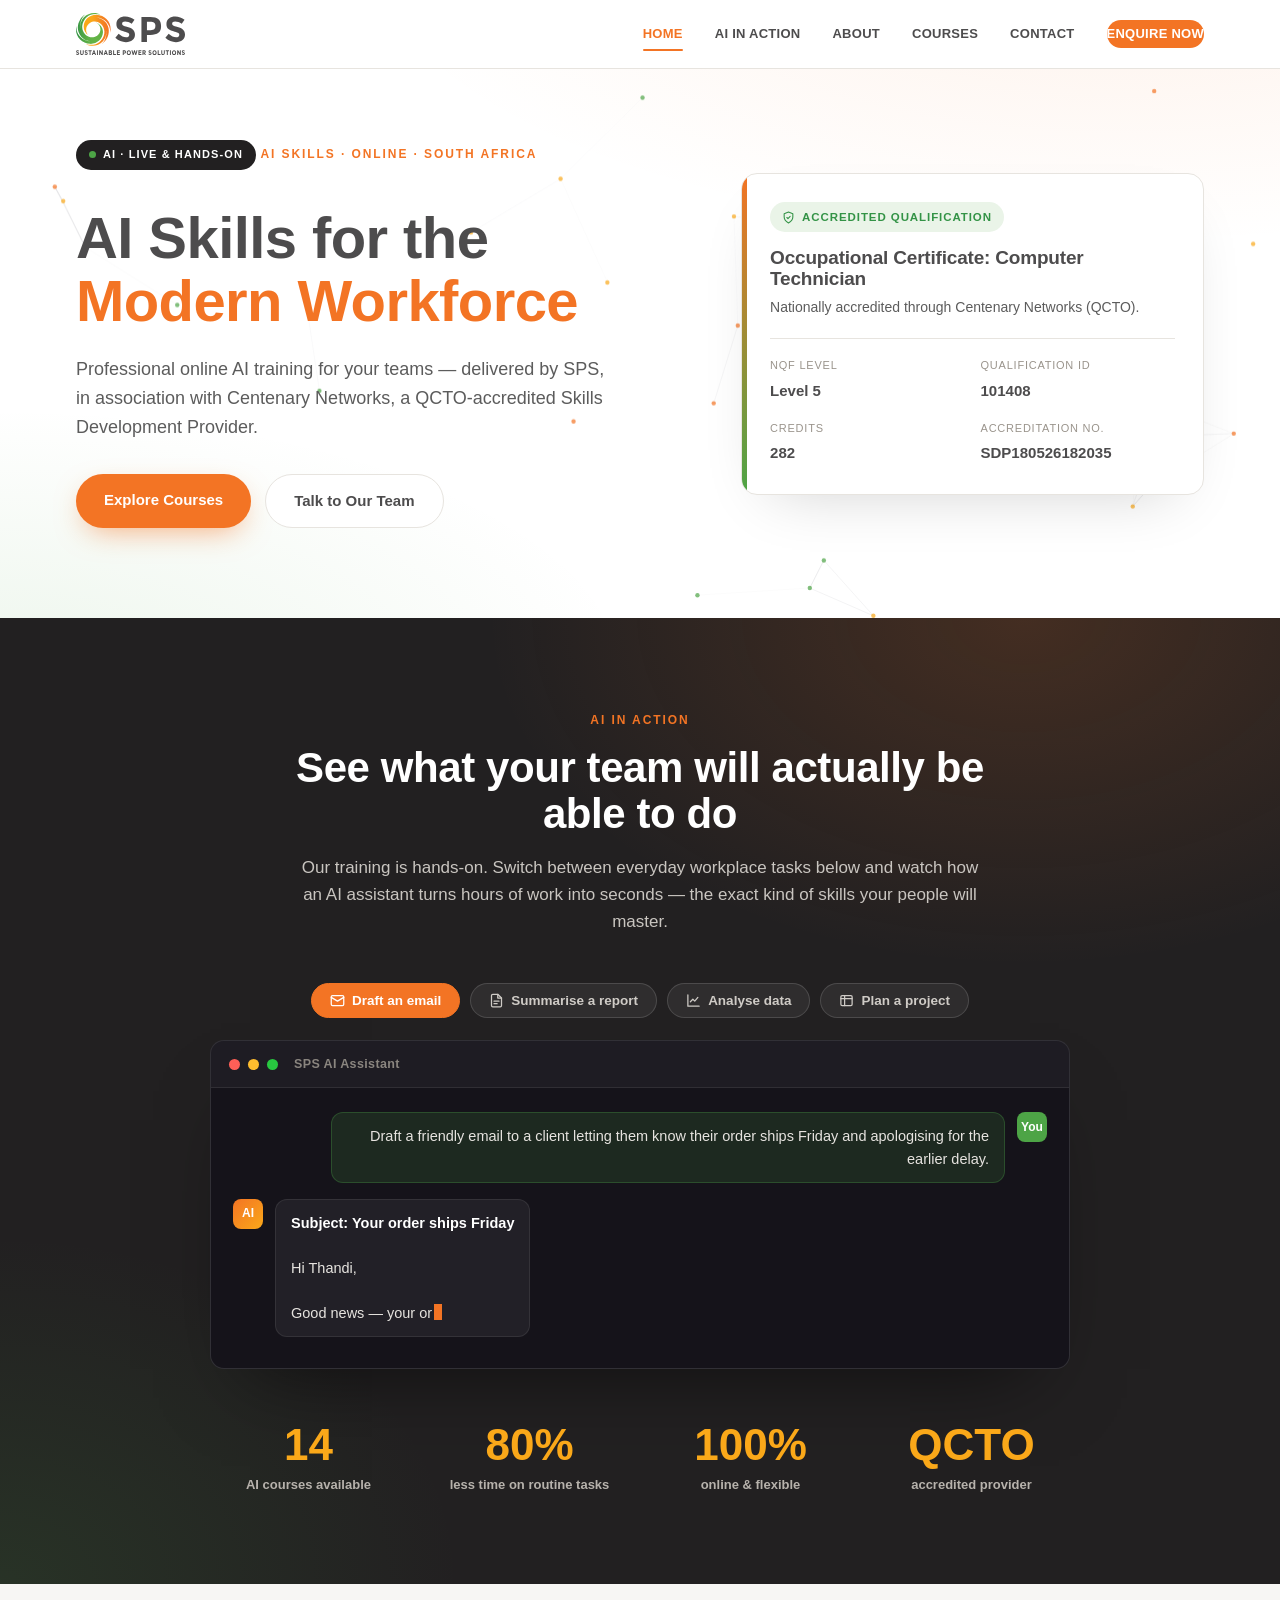
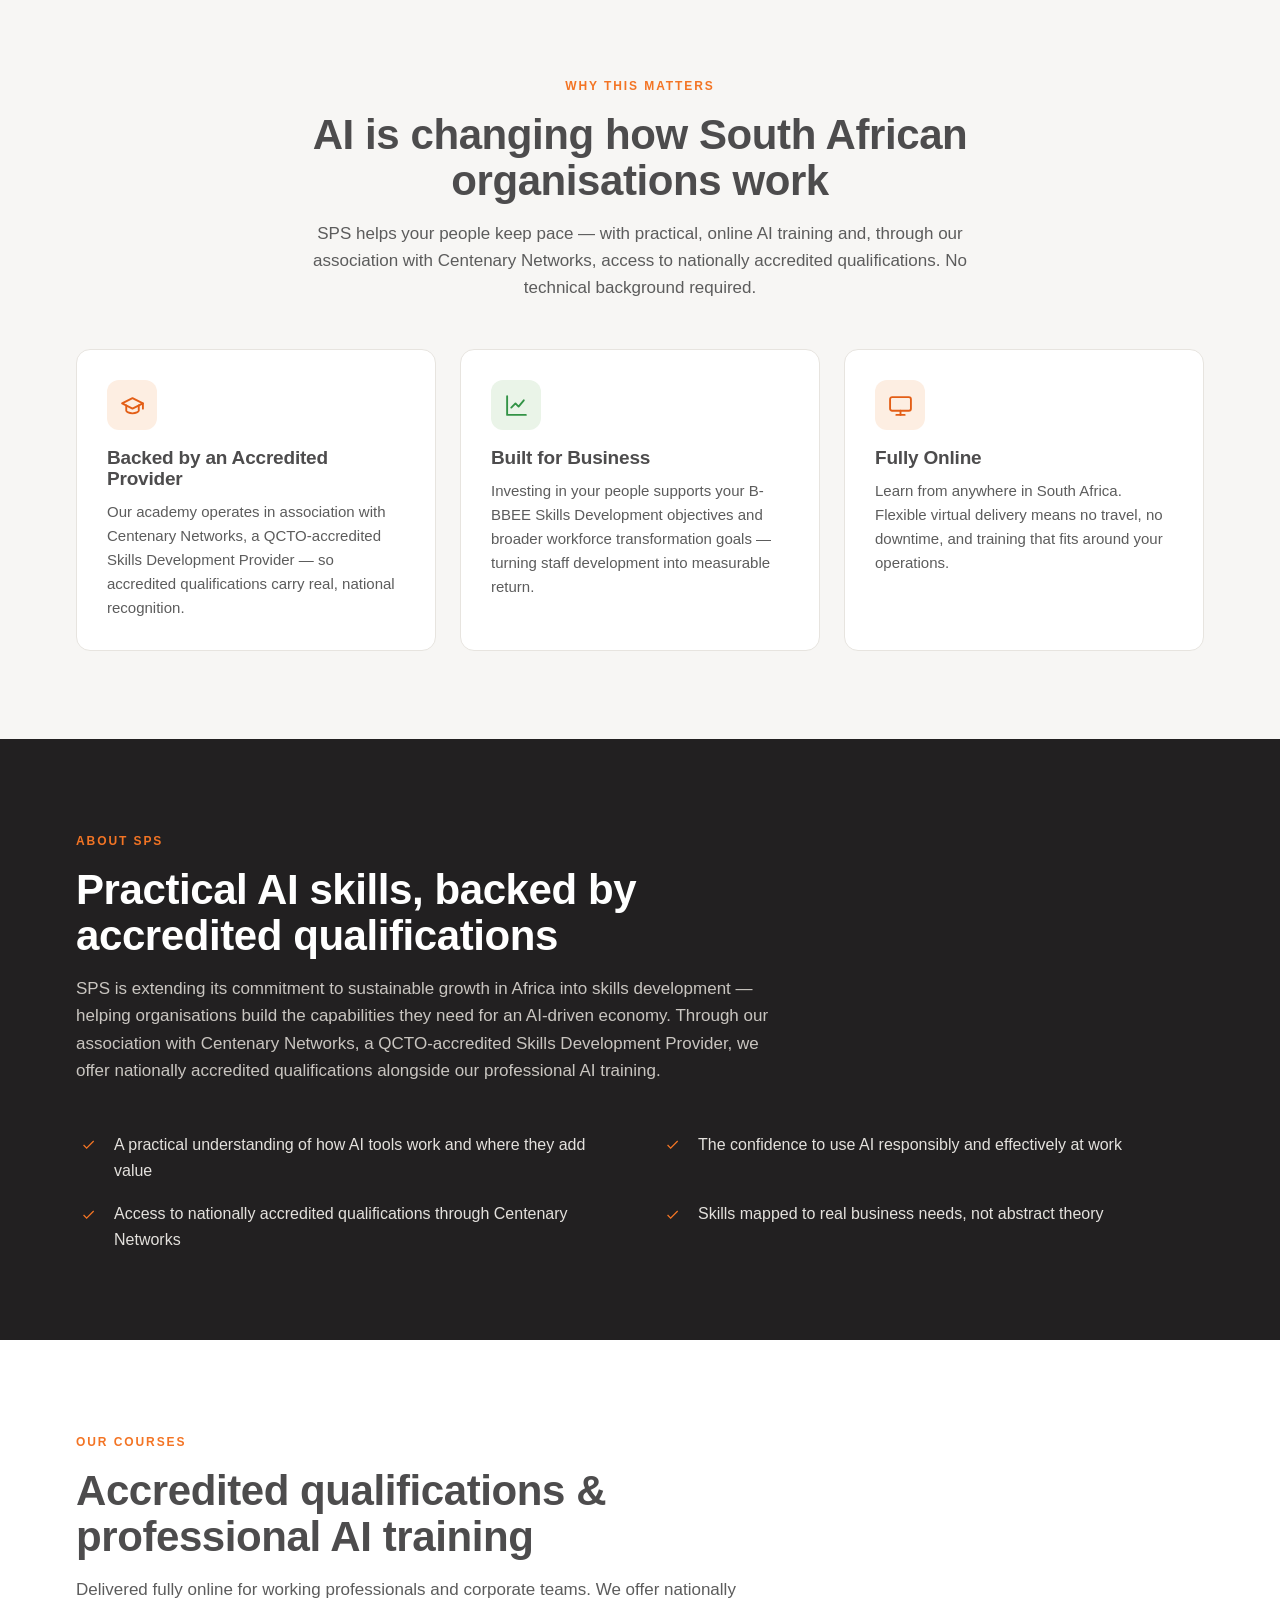
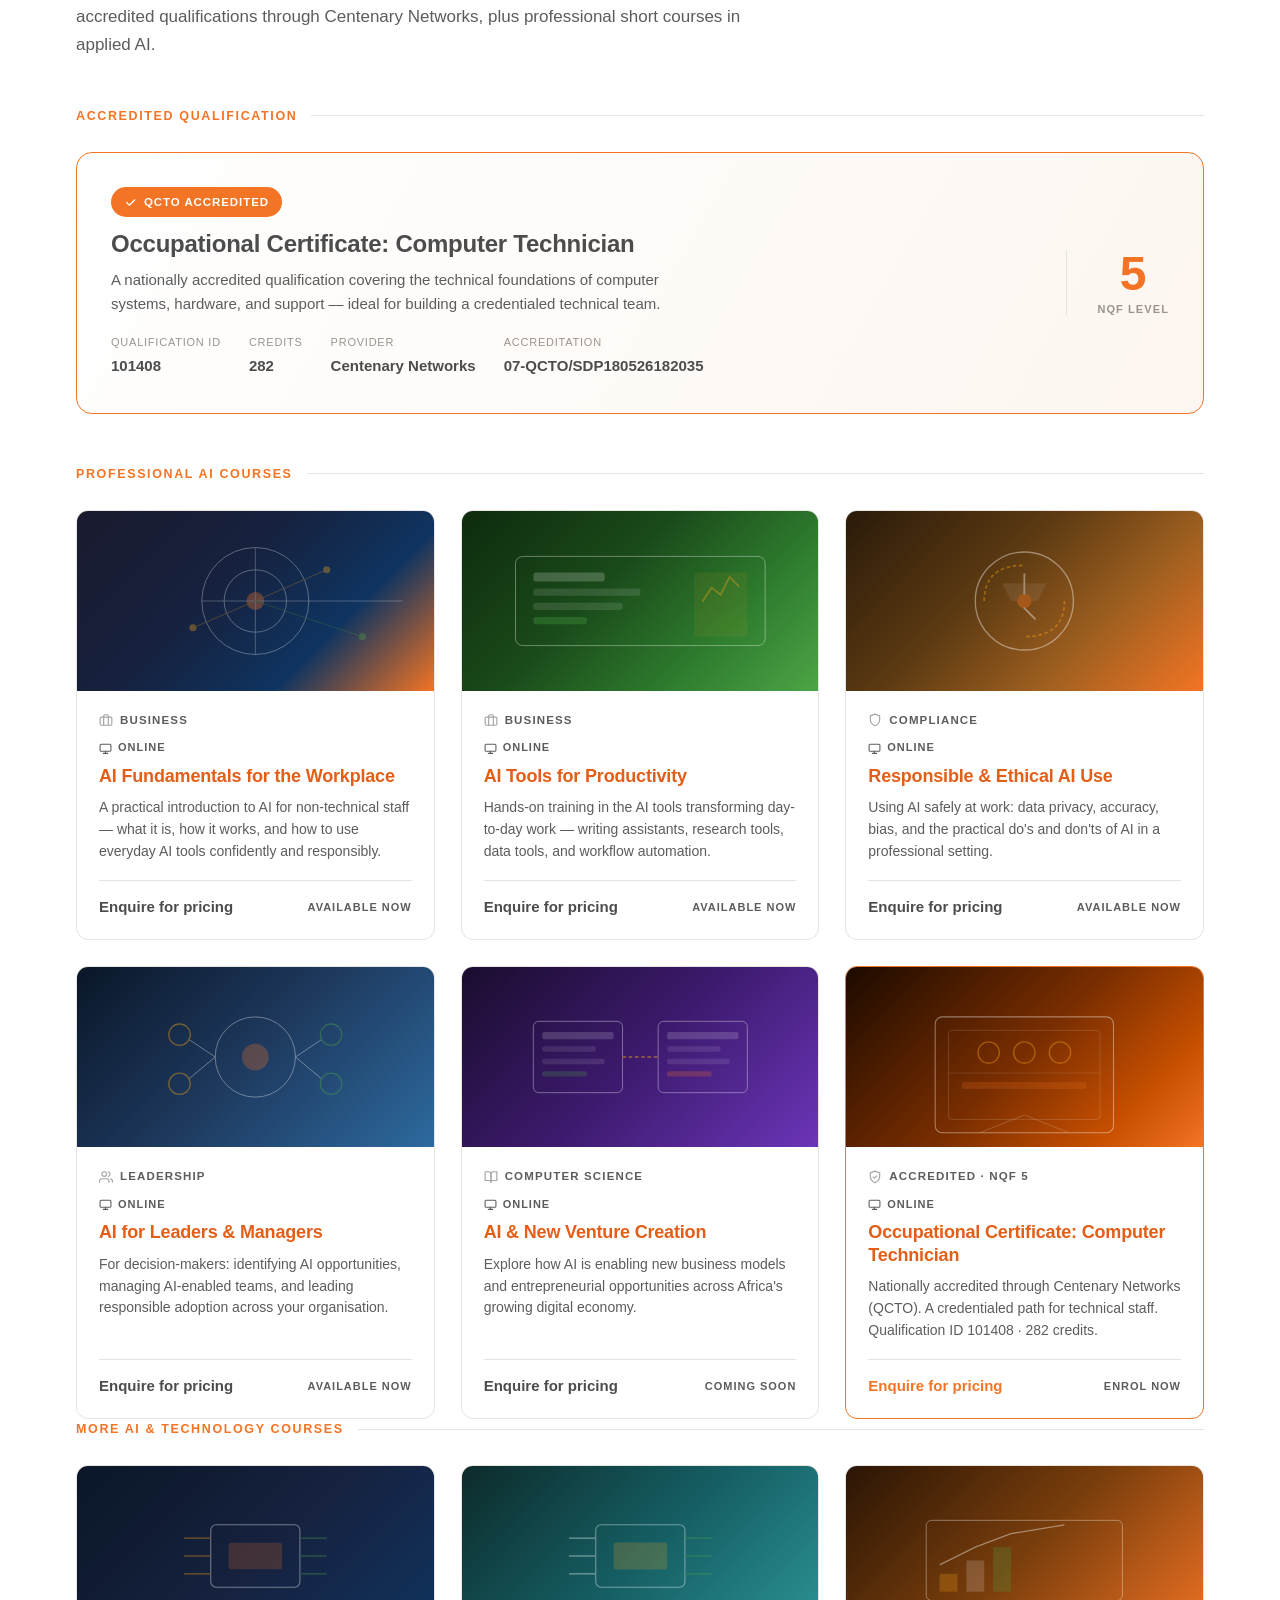
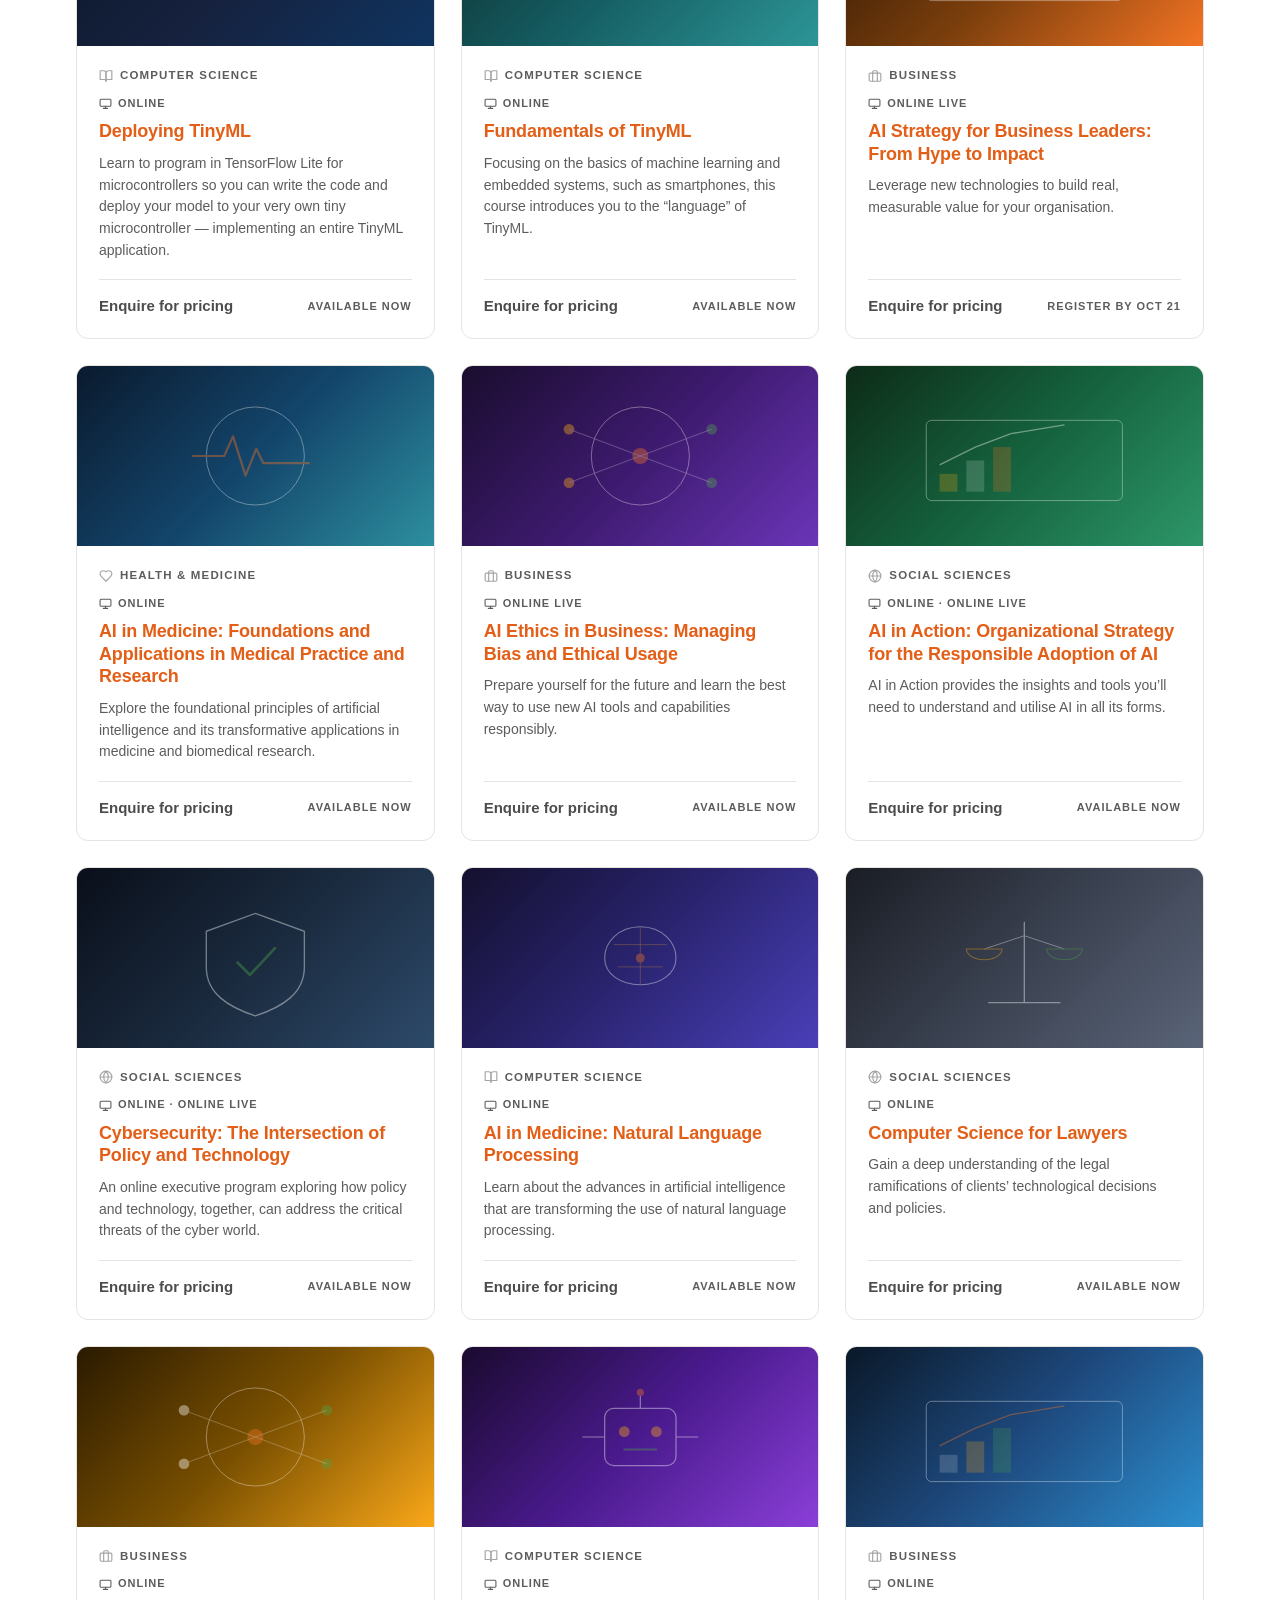
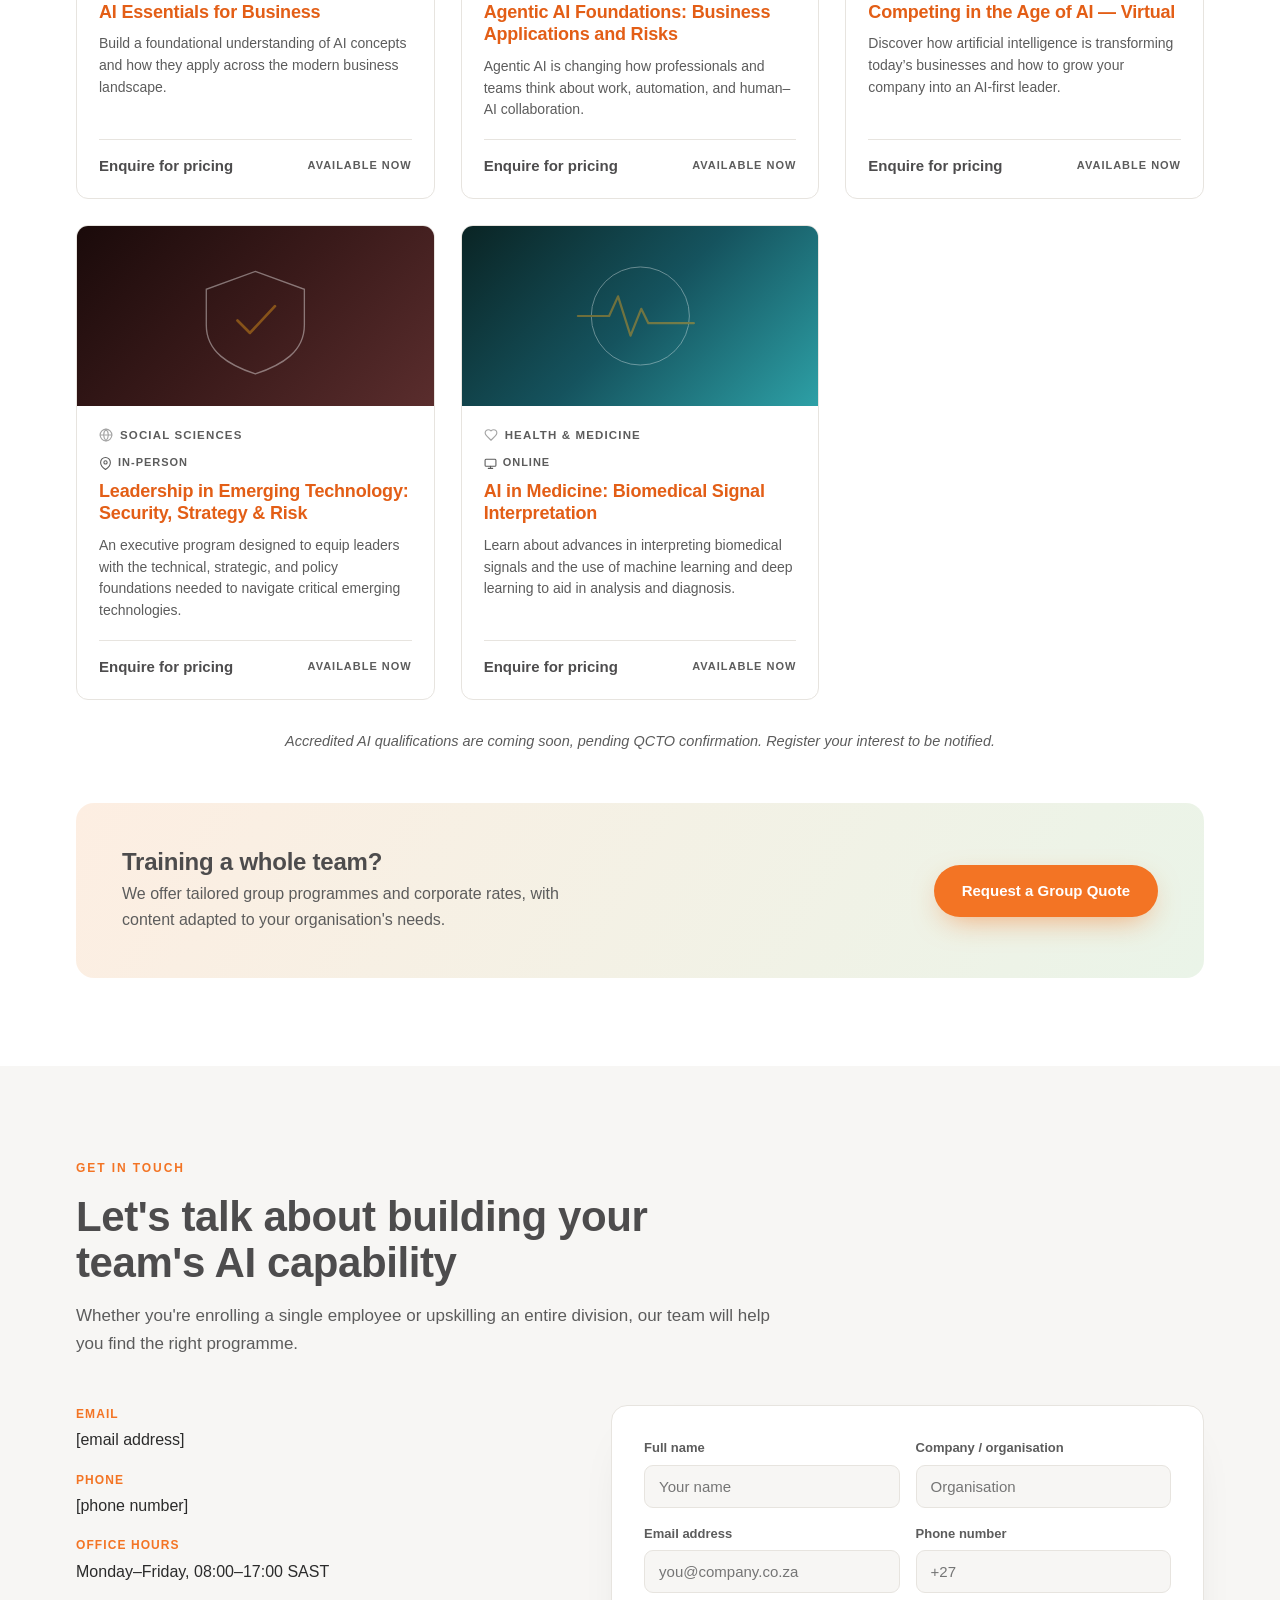
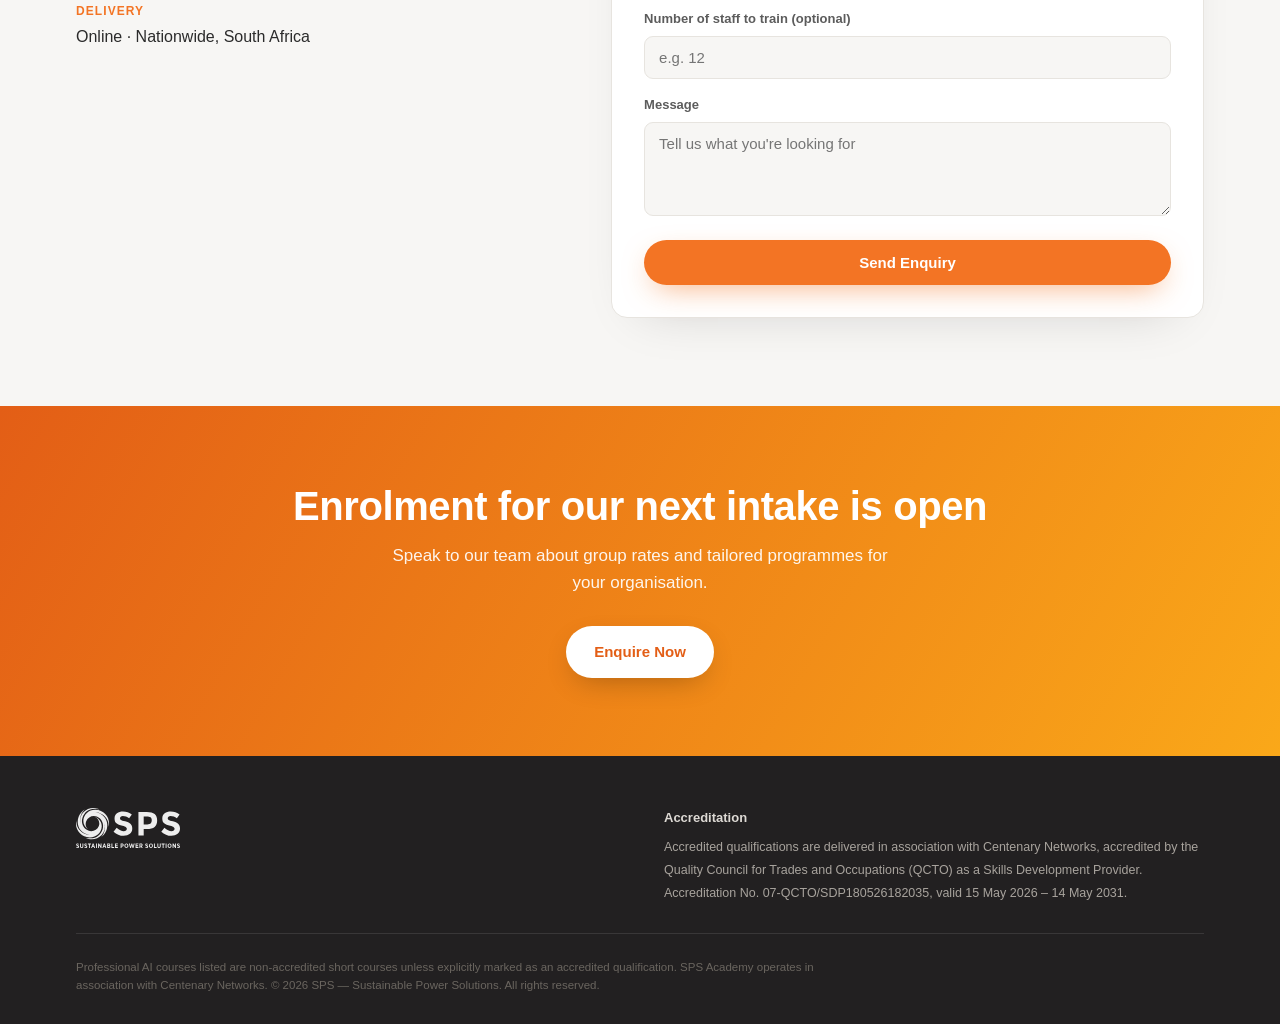
==== commit a367612d: "Make site fully mobile responsive Add working hamburger nav (was permanently hidden), stack hero/fea" ====
--- a/index.html
+++ b/index.html
@@ -25,7 +25,8 @@
   }
   *{box-sizing:border-box;margin:0;padding:0}
   html{scroll-behavior:smooth;scroll-padding-top:78px}
-  body{font-family:"Inter",-apple-system,BlinkMacSystemFont,"Segoe UI",Roboto,sans-serif;color:var(--ink);background:var(--bg);line-height:1.6;-webkit-font-smoothing:antialiased}
+  body{font-family:"Inter",-apple-system,BlinkMacSystemFont,"Segoe UI",Roboto,sans-serif;color:var(--ink);background:var(--bg);line-height:1.6;-webkit-font-smoothing:antialiased;overflow-x:hidden}
+  img,svg,canvas{max-width:100%}
   h1,h2,h3,h4{font-weight:800;line-height:1.1;letter-spacing:-.01em;color:var(--grey)}
   .wrap{max-width:var(--max);margin:0 auto;padding:0 26px}
   .eyebrow{text-transform:uppercase;letter-spacing:.16em;font-size:12px;font-weight:700;color:var(--orange)}
@@ -206,7 +207,53 @@
   .reveal{opacity:0;transform:translateY(22px);transition:opacity .6s ease,transform .6s ease}
   .reveal.in{opacity:1;transform:none}
 
-  @media(max-width:600px){.course-grid{grid-template-columns:1fr}}
+  /* ===================== RESPONSIVE ===================== */
+  /* tablet / small laptop */
+  @media(max-width:980px){
+    .hero{padding:120px 0 70px}
+    .hero-grid{grid-template-columns:1fr;gap:38px}
+    .hero p.lead{max-width:none}
+    .features{grid-template-columns:1fr 1fr}
+    .course-grid{grid-template-columns:1fr 1fr}
+    .contact-grid{grid-template-columns:1fr;gap:34px}
+    .accredited-feature{grid-template-columns:1fr;gap:22px}
+    .accredited-feature .side{border-left:0;border-top:1px solid var(--line);padding-left:0;padding-top:18px;text-align:left;display:flex;align-items:center;gap:14px}
+    .accredited-feature .side .nqf{font-size:38px}
+    .accredited-feature .side .nqf small{margin-top:0}
+  }
+  /* mobile nav (hamburger dropdown) */
+  @media(max-width:820px){
+    .nav-inner{position:relative}
+    .nav-toggle{display:block;line-height:0}
+    .nav-links{position:absolute;top:100%;left:0;right:0;flex-direction:column;align-items:stretch;gap:0;background:#fff;border-bottom:1px solid var(--line);box-shadow:0 20px 32px -18px rgba(0,0,0,.28);padding:6px 0;display:none}
+    .nav-links.open{display:flex}
+    .nav-links a{padding:14px 26px;font-size:14px}
+    .nav-links a.active::after{display:none}
+    .nav-cta{margin:8px 26px 6px;text-align:center}
+  }
+  /* phones */
+  @media(max-width:620px){
+    section{padding:62px 0}
+    .wrap{padding:0 18px}
+    .nav-inner{padding:11px 18px}
+    .sec-head{margin-bottom:34px}
+    .hero h1{font-size:clamp(28px,8.5vw,40px)}
+    .features,.course-grid,.outcomes,.form .two,.accred-card .meta{grid-template-columns:1fr}
+    .btn-row{gap:10px}
+    .btn-row .btn{flex:1;text-align:center}
+    .accred-card{padding:22px}
+    .corp{padding:28px;flex-direction:column;align-items:flex-start;text-align:left}
+    .corp .btn{width:100%;text-align:center}
+    .ai-chat{padding:18px 15px;min-height:0}
+    .ai-msg{max-width:100%}
+    .ai-tab{font-size:12.5px;padding:8px 13px}
+    .cta-band{padding:58px 0}
+    .foot-top{flex-direction:column}
+  }
+  @media(max-width:400px){
+    .ai-stats{grid-template-columns:1fr;gap:24px}
+    .nav-links .brand img,.brand img{height:36px}
+  }
   @media(prefers-reduced-motion:reduce){*{scroll-behavior:auto}.reveal{opacity:1;transform:none;transition:none}}
 </style>
 </head>
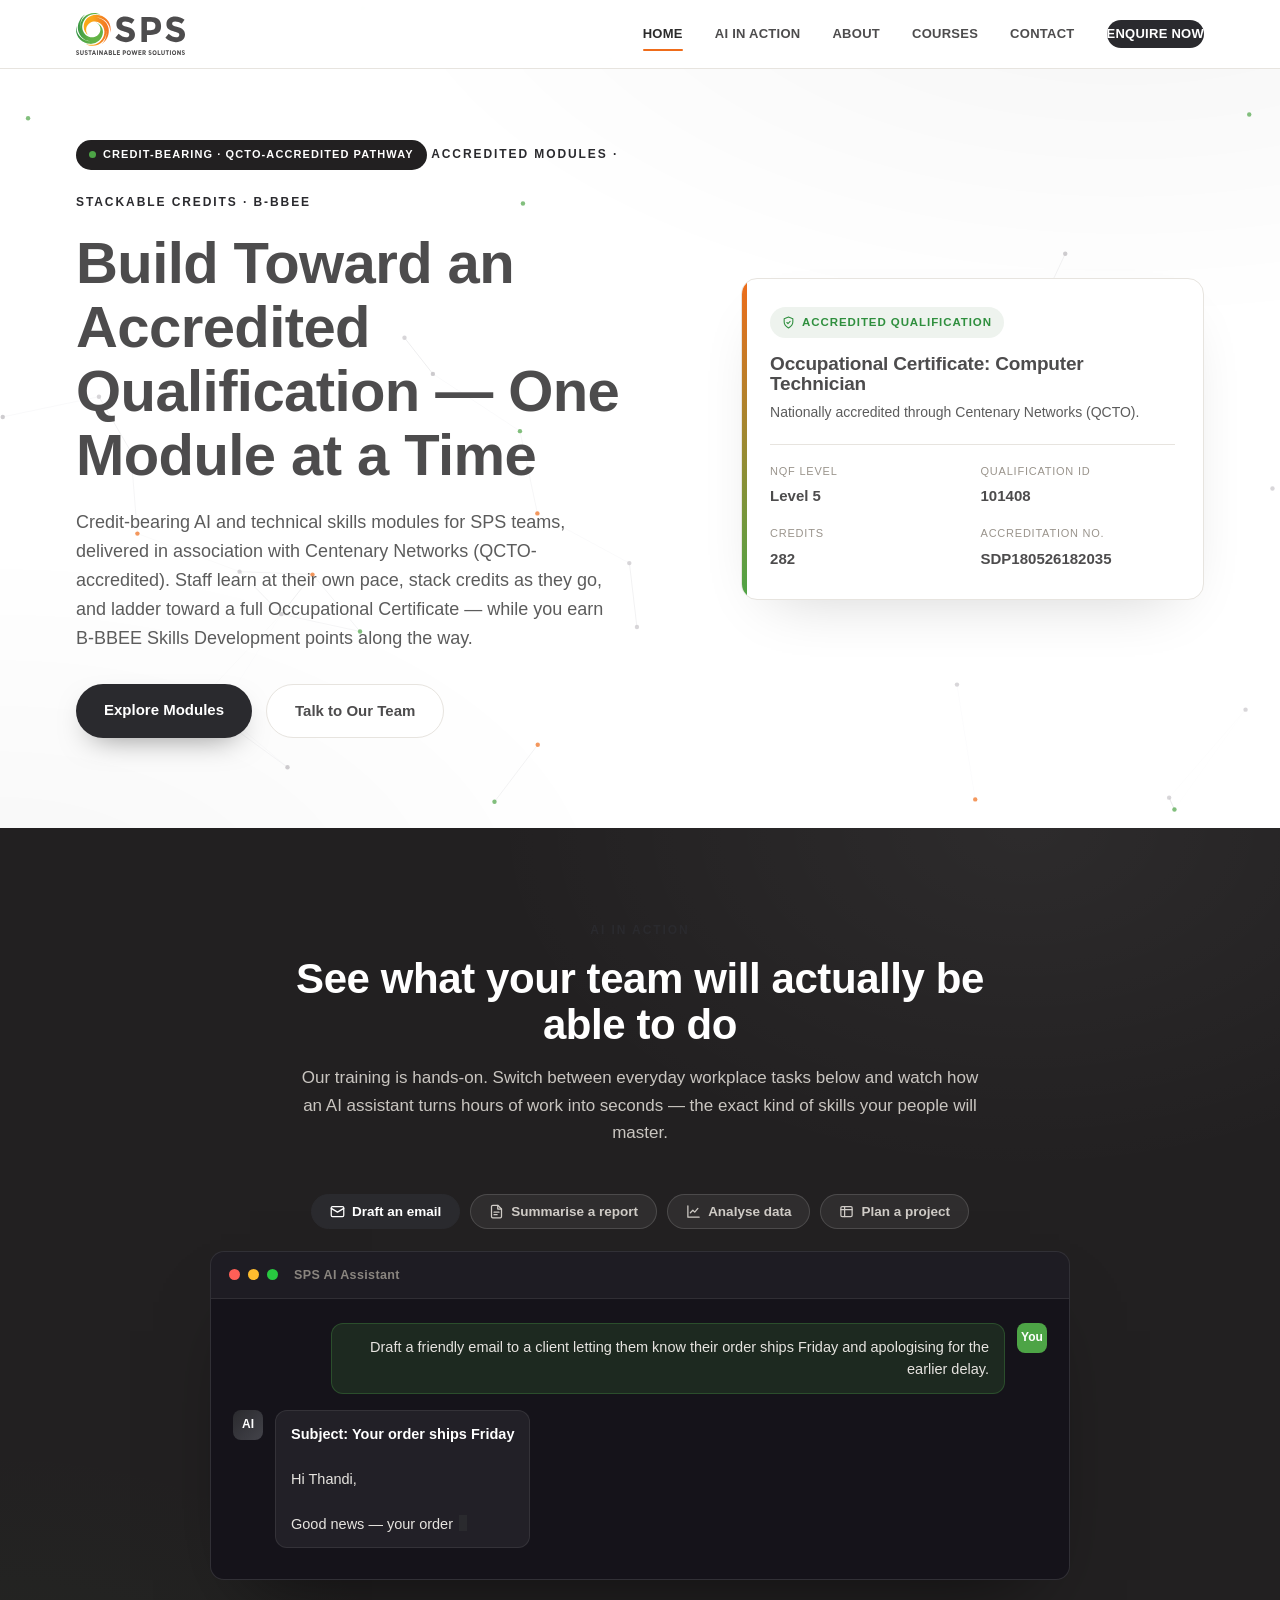
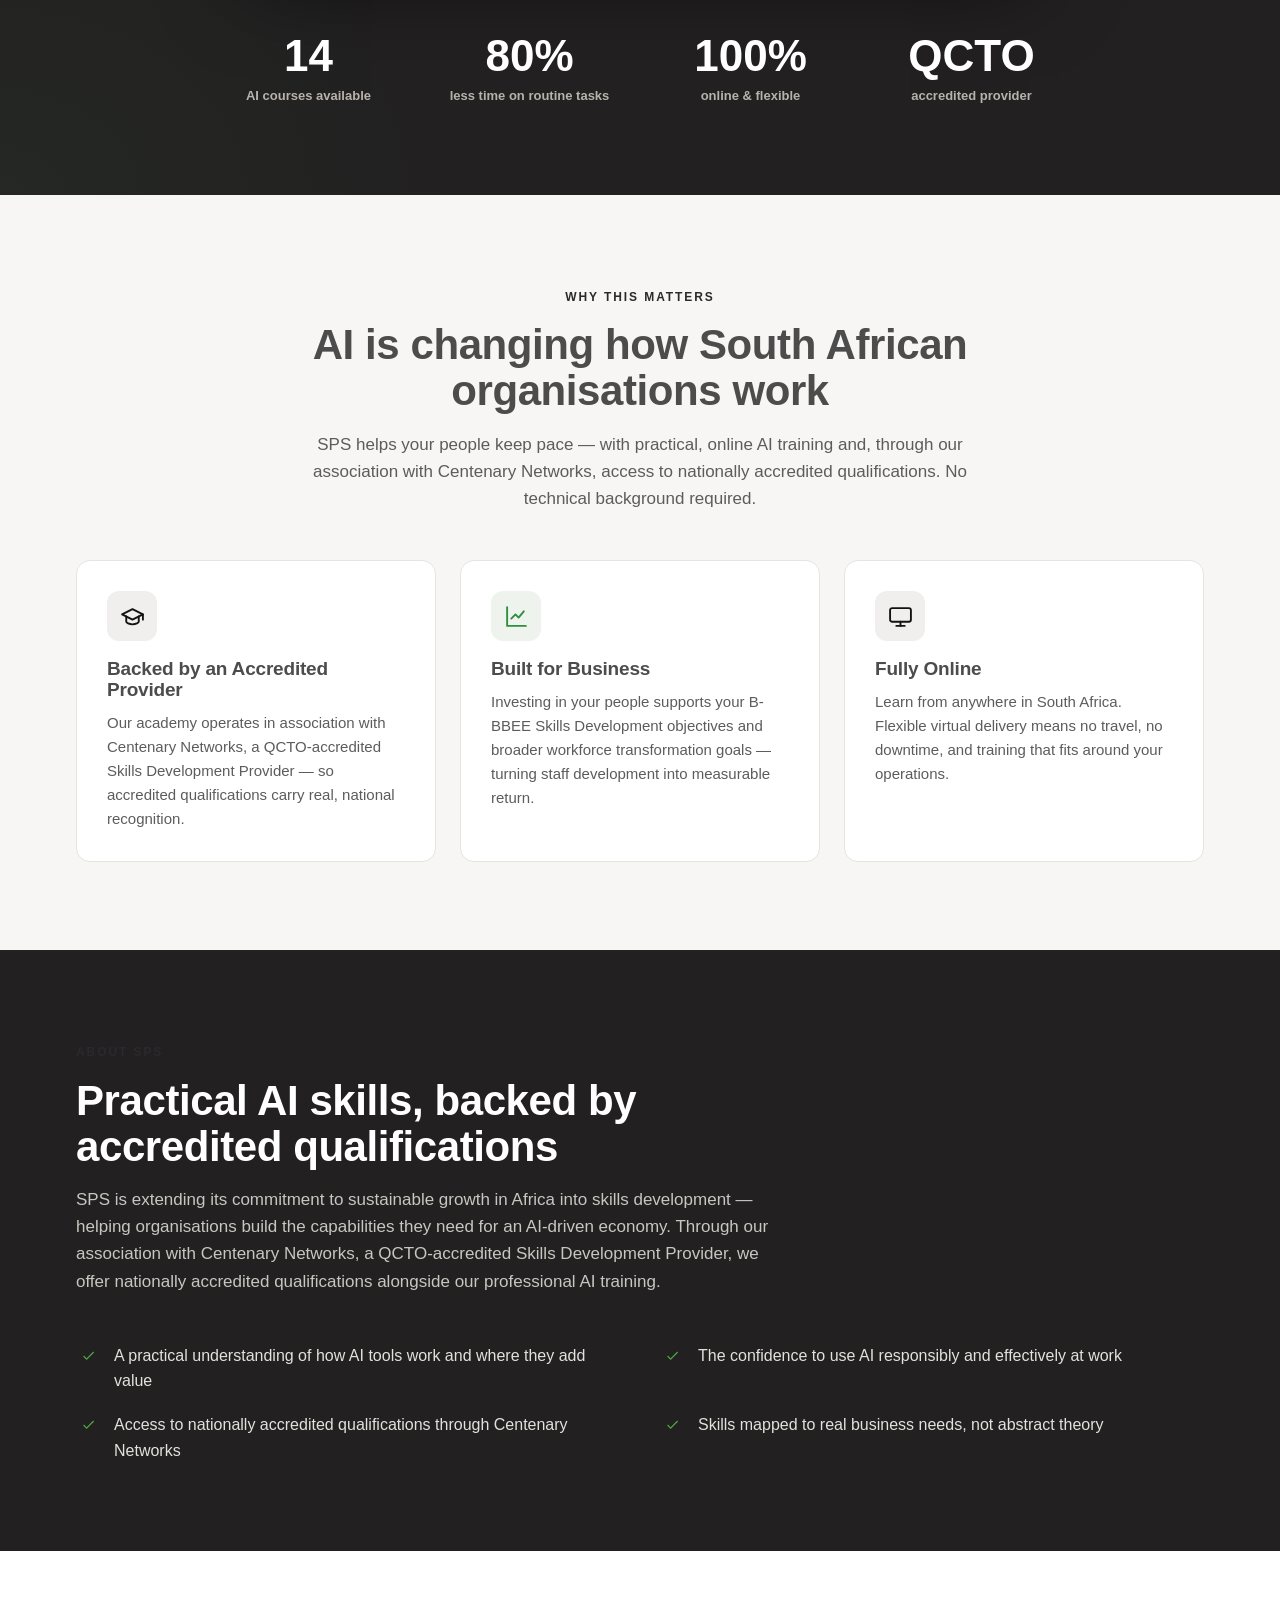
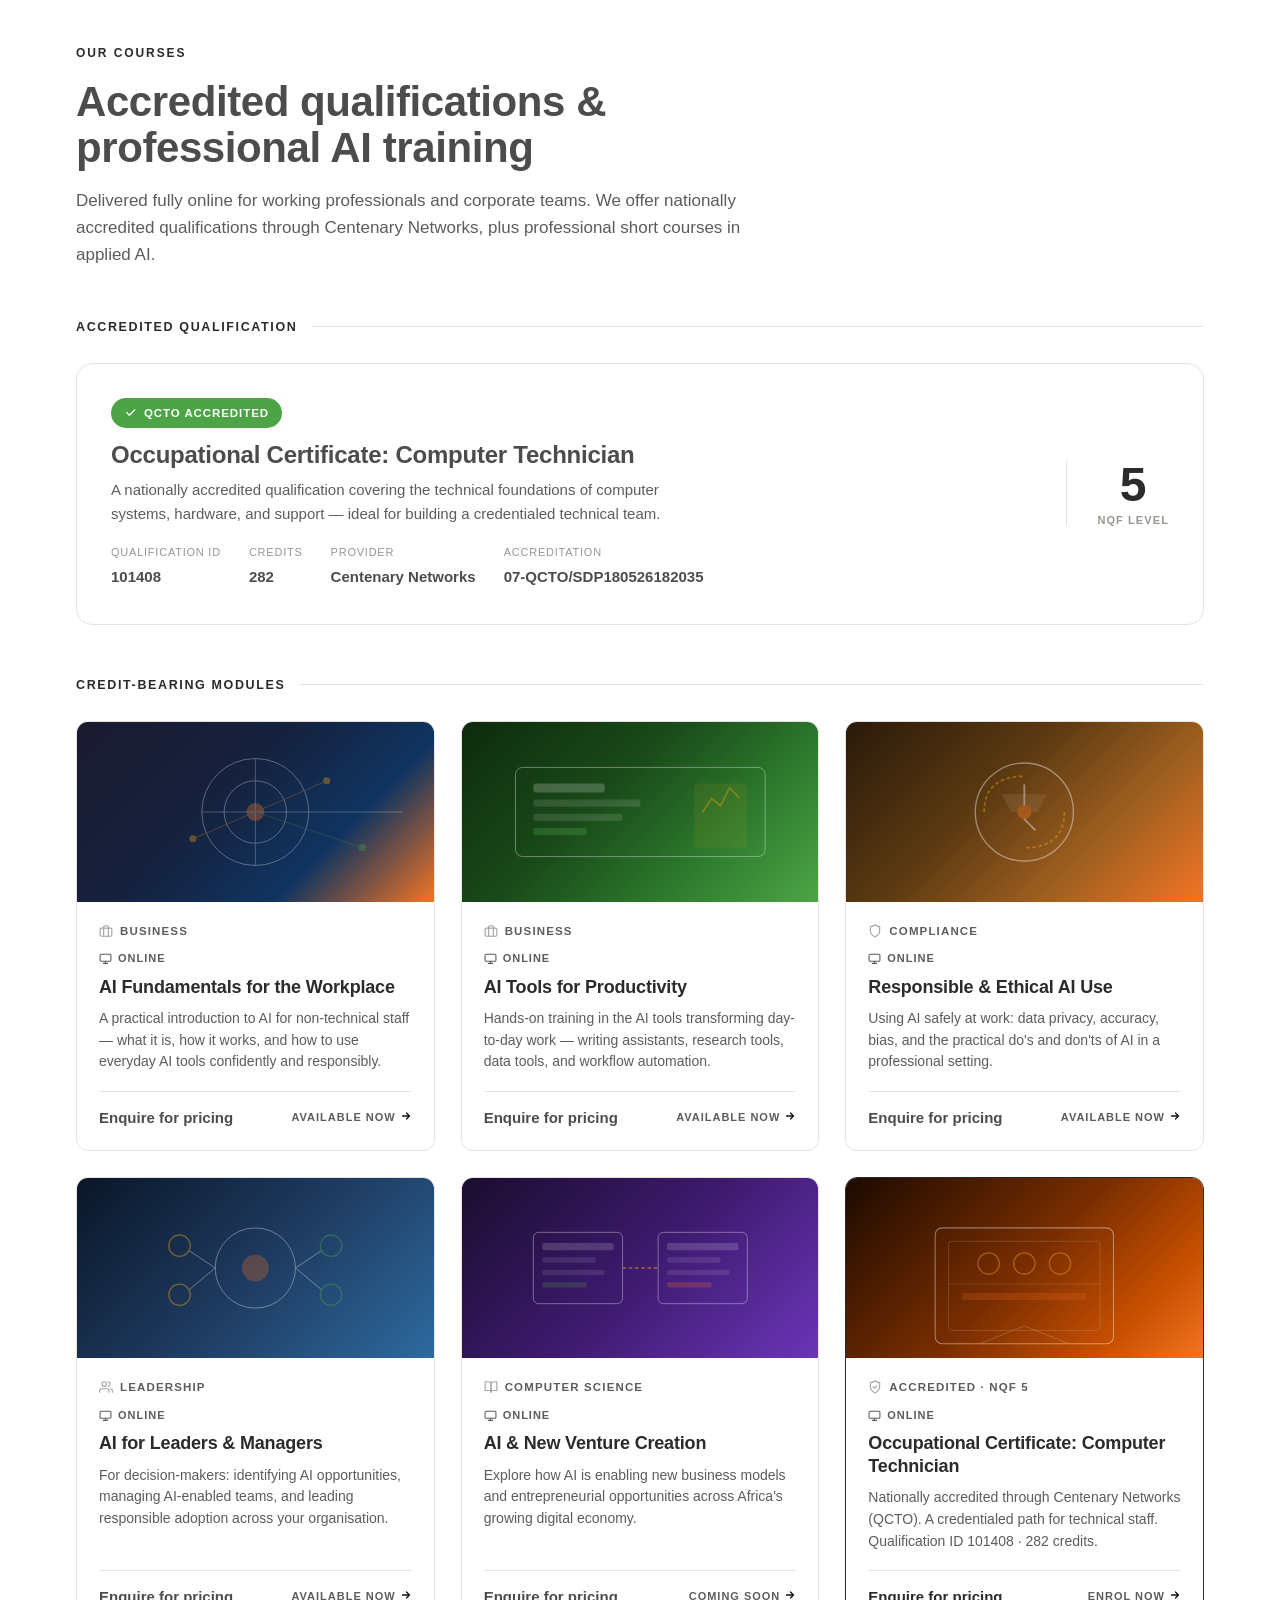
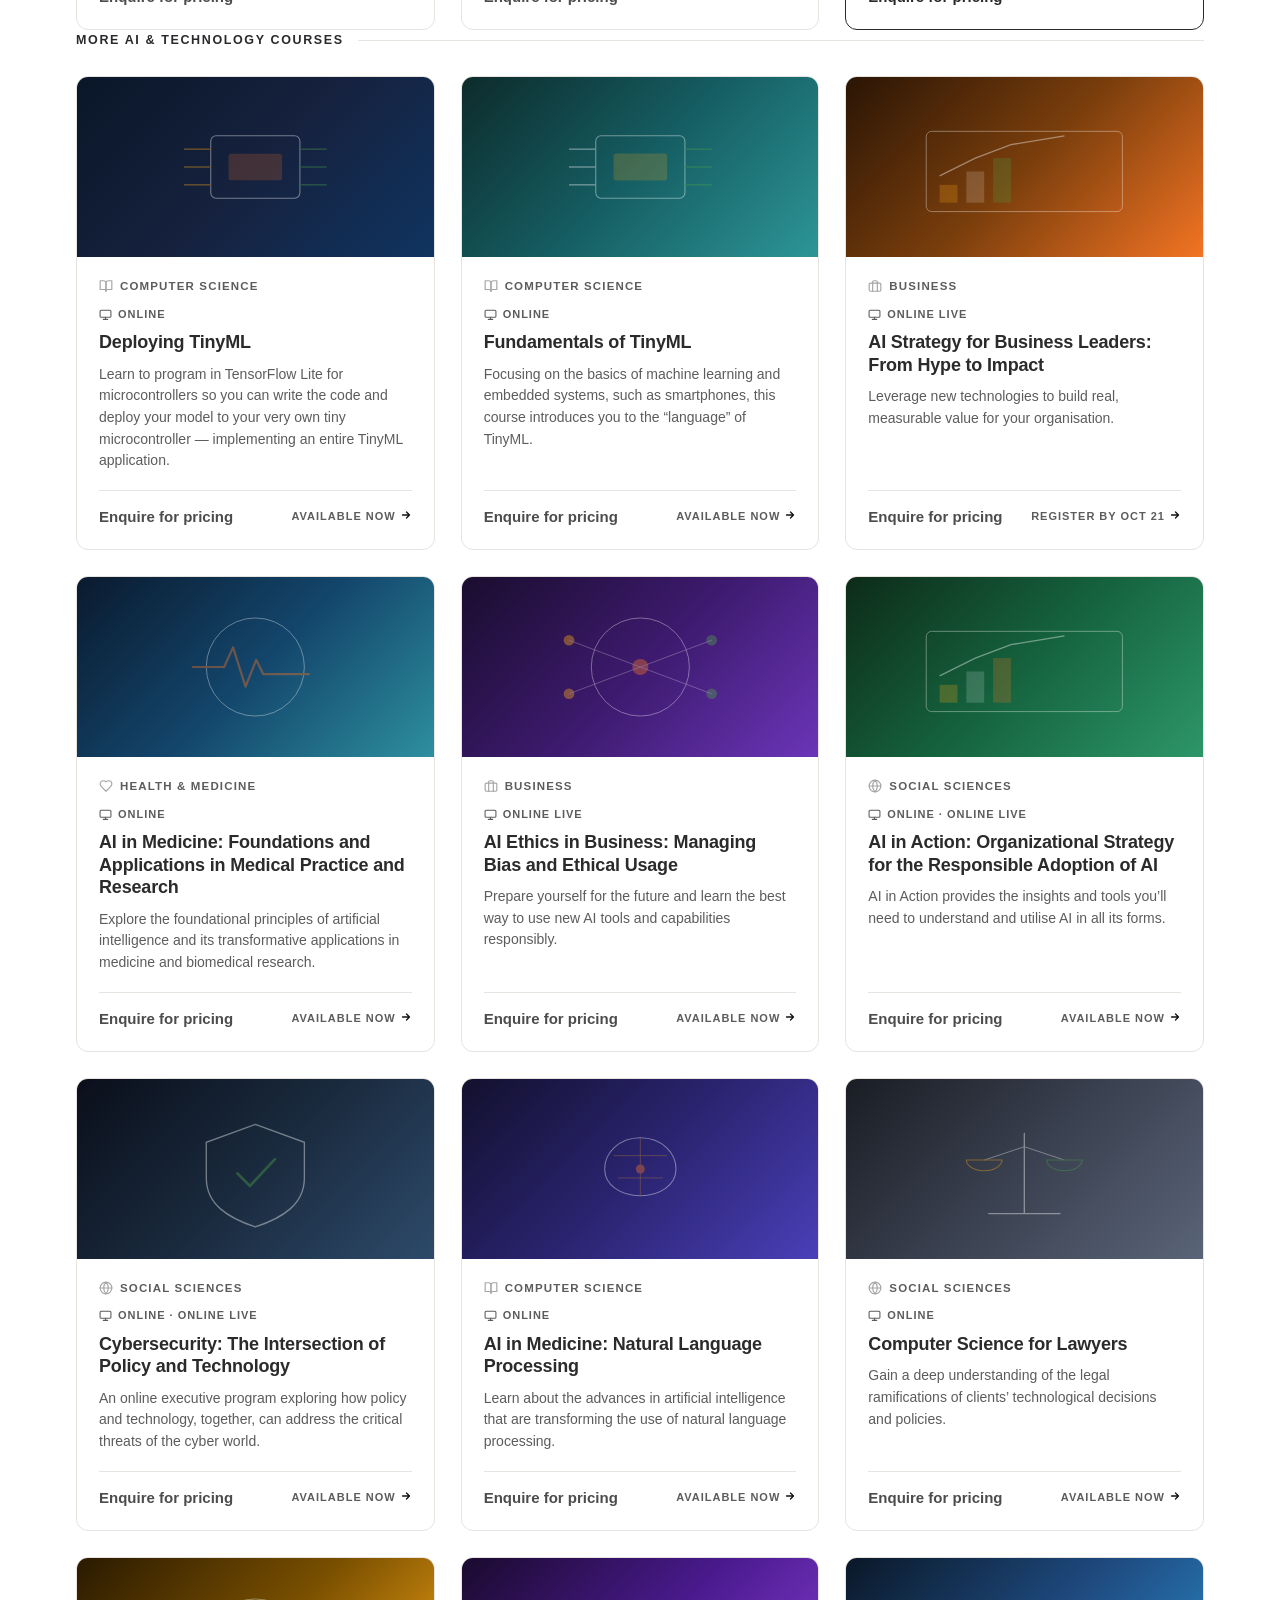
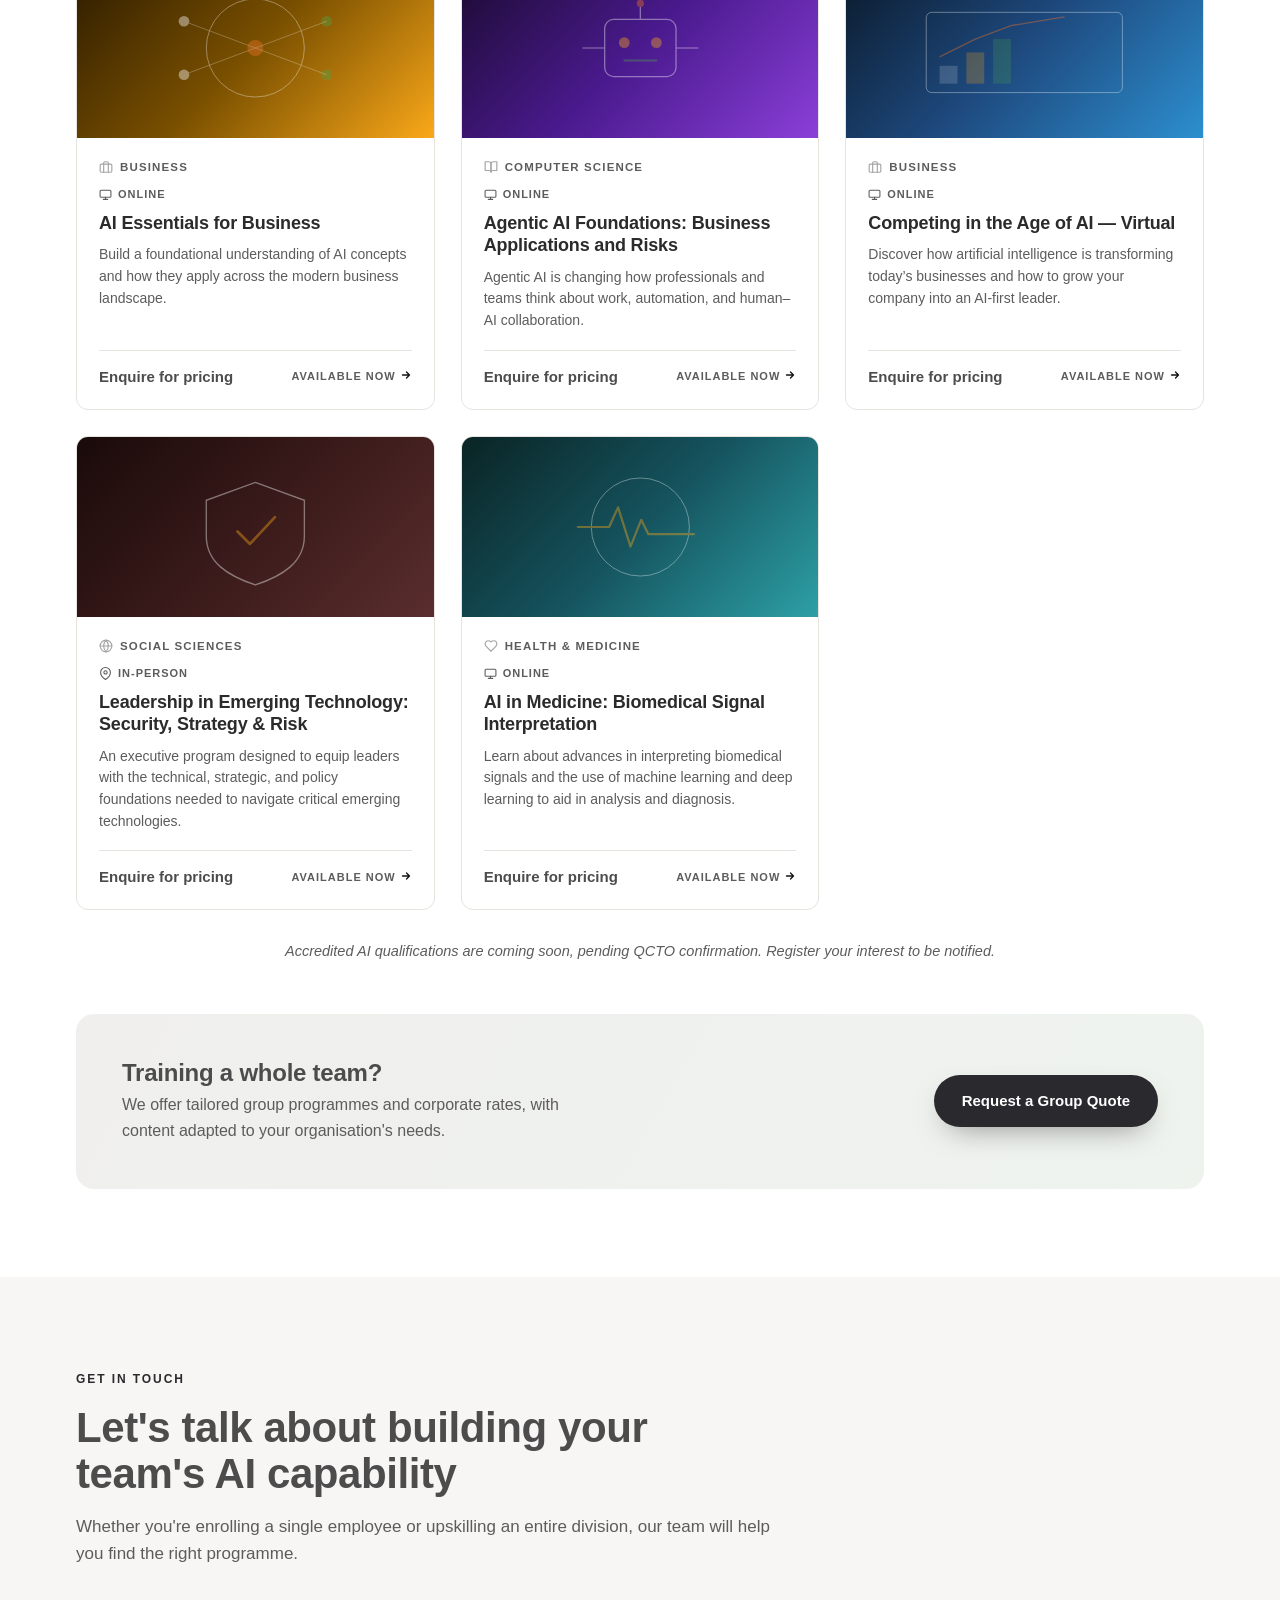
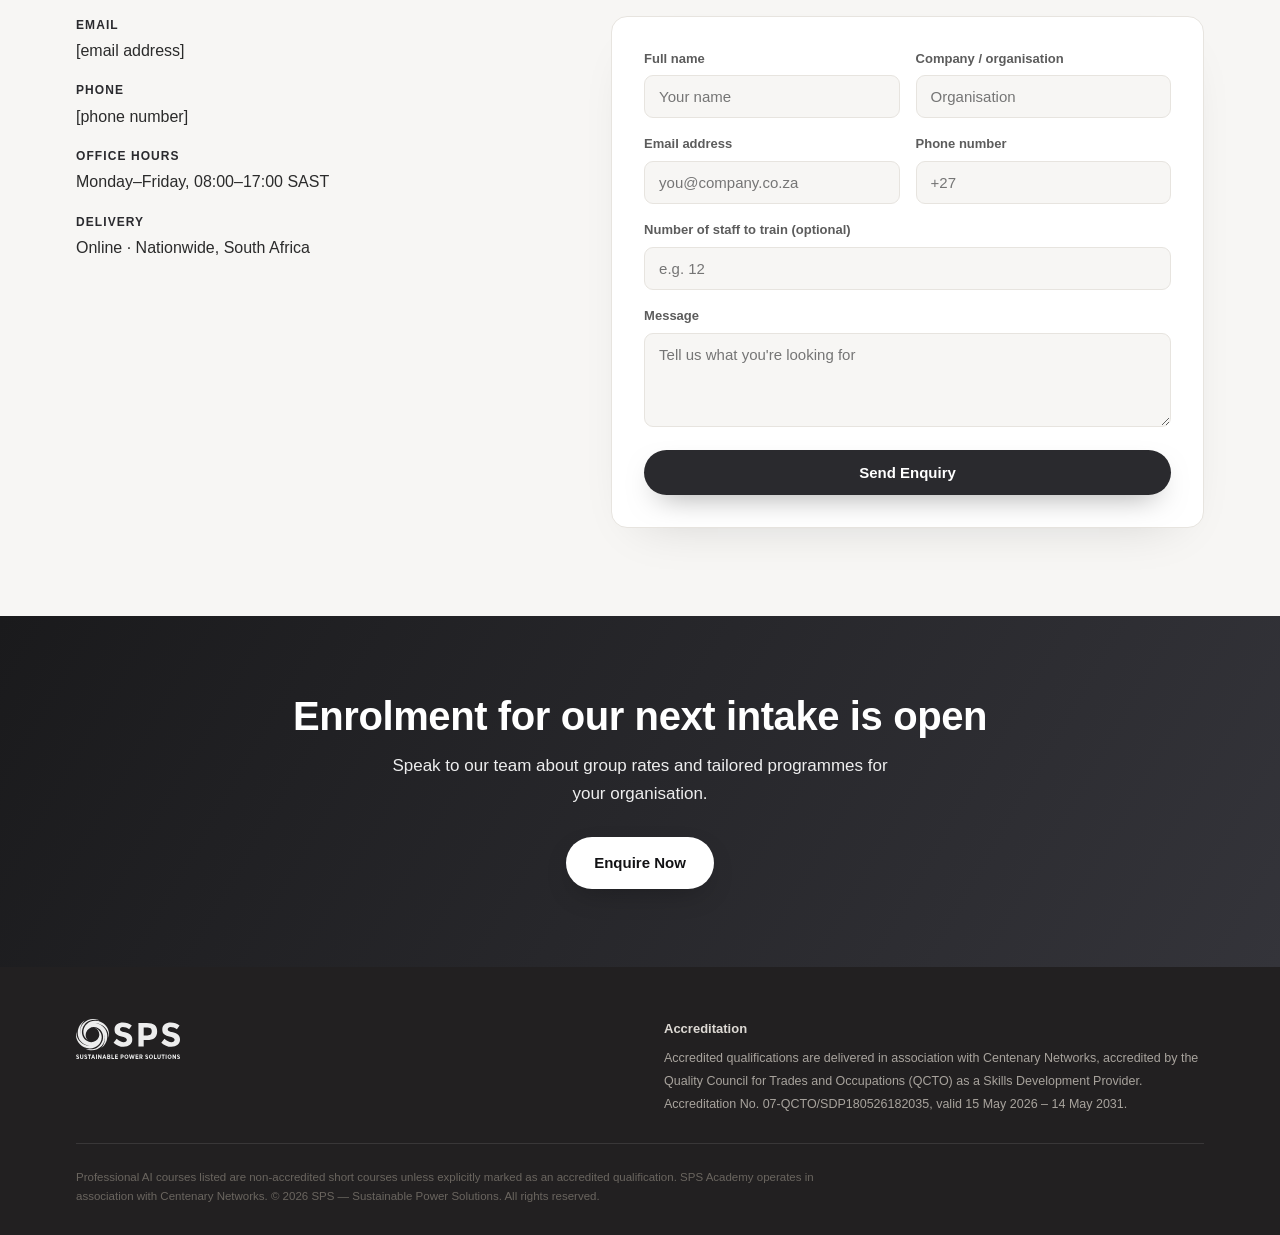
==== commit 82d7896f: "Rebrand: monochrome palette + accredited-pathway hero copy Shift site to black/white/grey with only " ====
--- a/index.html
+++ b/index.html
@@ -3,8 +3,8 @@
 <head>
 <meta charset="UTF-8">
 <meta name="viewport" content="width=device-width, initial-scale=1.0">
-<title>SPS Academy — AI Skills for the Modern Workforce</title>
-<meta name="description" content="Professional online AI training for your teams, delivered by SPS in association with Centenary Networks, a QCTO-accredited Skills Development Provider.">
+<title>SPS Academy — Build Toward an Accredited Qualification</title>
+<meta name="description" content="Credit-bearing AI and technical skills modules for SPS teams, delivered in association with Centenary Networks (QCTO-accredited). Stack credits, ladder toward a full Occupational Certificate, and earn B-BBEE Skills Development points.">
 <style>
   :root{
     --ink:#2b2b2b;
@@ -12,13 +12,15 @@
     --grey:#4d4c4d;
     --bg:#ffffff;
     --bg-soft:#f7f6f4;
-    --orange:#f37424;
-    --orange-deep:#e35e16;
-    --orange-light:#faa819;
-    --orange-tint:#fdeee2;
+    --orange:#2a2a2e;        /* primary UI: charcoal (was orange) */
+    --orange-deep:#121214;   /* darker / hover (near-black) */
+    --orange-light:#43434a;
+    --orange-tint:#f0efed;   /* light grey chip bg */
     --green:#4da446;
-    --green-deep:#339346;
-    --green-tint:#eaf4e8;
+    --green-deep:#2f8f3e;
+    --green-tint:#eef3ee;
+    --accent:#ef6c1a;        /* true orange — deliberate, sparing touches only */
+    --accent-green:#4da446;  /* green — sparing touches only */
     --line:#e7e4df;
     --dark:#222021;
     --max:1180px;
@@ -206,6 +208,27 @@
 
   .reveal{opacity:0;transform:translateY(22px);transition:opacity .6s ease,transform .6s ease}
   .reveal.in{opacity:1;transform:none}
+
+  /* ===== Monochrome theme: black / white / grey with sparing orange + green ===== */
+  .hero{background:radial-gradient(110% 90% at 88% -10%,rgba(0,0,0,.045),transparent 55%),radial-gradient(90% 80% at 0% 110%,rgba(0,0,0,.03),transparent 55%),var(--bg)}
+  .btn-primary{box-shadow:0 12px 30px -14px rgba(0,0,0,.5)}
+  .btn-primary:hover{background:#000}
+  .feat:hover{box-shadow:0 22px 46px -24px rgba(0,0,0,.16)}
+  .nav-links a:hover,.nav-links a.active{color:var(--ink)}
+  .nav-links a.active::after{background:var(--accent)}           /* touch of orange */
+  .accred-card::before{background:linear-gradient(var(--accent),var(--green))} /* touch */
+  .accredited-feature{background:#fff;border-color:var(--line)}
+  .accredited-feature .badge{background:var(--green)}            /* touch of green */
+  .accredited-feature .side .nqf{color:var(--ink)}
+  .outcomes li::before{background:var(--green)}                  /* touch of green */
+  .ai-action::before{background:radial-gradient(70% 60% at 80% 0%,rgba(255,255,255,.05),transparent 60%),radial-gradient(60% 60% at 0% 100%,rgba(77,164,70,.06),transparent 60%)}
+  .ai-stats .num{color:#fff}
+  .ai-msg.user .av{background:var(--green)}                      /* touch of green */
+  .ccard h4{color:var(--ink)}
+  .ccard-img.has-photo::before{display:none}
+  .cta-band{background:linear-gradient(120deg,#1a1a1c,#34343a)}
+  .cta-band .btn-primary{background:#fff;color:#121214}
+  .cta-band .btn-primary:hover{background:#000;color:#fff}
 
   /* ===================== RESPONSIVE ===================== */
   /* tablet / small laptop */
@@ -278,12 +301,12 @@
   <canvas id="neural"></canvas>
   <div class="wrap hero-grid">
     <div>
-      <span class="badge-live"><span class="dot"></span> AI · Live &amp; Hands-On</span>
-      <span class="eyebrow">AI Skills · Online · South Africa</span>
-      <h1>AI Skills for the <span class="o">Modern Workforce</span></h1>
-      <p class="lead">Professional online AI training for your teams — delivered by SPS, in association with Centenary Networks, a QCTO-accredited Skills Development Provider.</p>
+      <span class="badge-live"><span class="dot"></span> Credit-Bearing · QCTO-Accredited Pathway</span>
+      <span class="eyebrow">Accredited Modules · Stackable Credits · B-BBEE</span>
+      <h1>Build Toward an Accredited Qualification — One Module at a Time</h1>
+      <p class="lead">Credit-bearing AI and technical skills modules for SPS teams, delivered in association with Centenary Networks (QCTO-accredited). Staff learn at their own pace, stack credits as they go, and ladder toward a full Occupational Certificate — while you earn B-BBEE Skills Development points along the way.</p>
       <div class="btn-row">
-        <a href="#courses" class="btn btn-primary">Explore Courses</a>
+        <a href="#courses" class="btn btn-primary">Explore Modules</a>
         <a href="#contact" class="btn btn-ghost">Talk to Our Team</a>
       </div>
     </div>
@@ -386,7 +409,7 @@
       <div class="side"><div class="nqf">5<small>NQF Level</small></div></div>
     </div>
 
-    <div class="course-band-label reveal"><span class="tag">Professional AI Courses</span><span class="ln"></span></div>
+    <div class="course-band-label reveal"><span class="tag">Credit-Bearing Modules</span><span class="ln"></span></div>
     <div class="course-grid">
 
       <!-- Card 1 -->
@@ -786,7 +809,7 @@
   (function(){
     const cv=document.getElementById('neural');if(!cv)return;
     const ctx=cv.getContext('2d');let w,h,nodes,raf;
-    const COLORS=['#f37424','#4da446','#faa819'];
+    const COLORS=['#c7c4c9','#c7c4c9','#c7c4c9','#b9b6bb','#ef6c1a','#4da446']; // mostly grey, rare orange/green
     function size(){const r=cv.parentElement.getBoundingClientRect();w=cv.width=r.width;h=cv.height=r.height;build();}
     function build(){
       const n=Math.min(46,Math.round(w*h/26000));
@@ -909,6 +932,45 @@
       pre.src=url(hit[1]); // only swap once the photo has actually loaded; else gradient+svg stays
     });
   })();
+
+  /* ---- Link each course card to its course page ---- */
+  (function(){
+    const SLUGS=[
+      ["AI Fundamentals for the Workplace","ai-fundamentals"],
+      ["AI Tools for Productivity","ai-tools-productivity"],
+      ["Responsible & Ethical AI Use","responsible-ai"],
+      ["AI for Leaders & Managers","ai-leaders"],
+      ["AI & New Venture Creation","new-venture"],
+      ["Occupational Certificate: Computer Technician","computer-technician"],
+      ["Deploying TinyML","deploying-tinyml"],
+      ["Fundamentals of TinyML","fundamentals-tinyml"],
+      ["AI Strategy for Business Leaders","ai-strategy"],
+      ["AI in Medicine: Foundations","ai-medicine-foundations"],
+      ["AI Ethics in Business","ai-ethics-business"],
+      ["AI in Action: Organizational Strategy","ai-in-action"],
+      ["Cybersecurity","cybersecurity"],
+      ["AI in Medicine: Natural Language","ai-medicine-nlp"],
+      ["Computer Science for Lawyers","cs-for-lawyers"],
+      ["AI Essentials for Business","ai-essentials-business"],
+      ["Agentic AI Foundations","agentic-ai"],
+      ["Competing in the Age of AI","competing-age-ai"],
+      ["Leadership in Emerging Technology","leadership-emerging-tech"],
+      ["AI in Medicine: Biomedical Signal","ai-medicine-signal"]
+    ];
+    const ARROW=' <svg viewBox="0 0 24 24" fill="none" stroke="currentColor" stroke-width="2.6" stroke-linecap="round" stroke-linejoin="round" style="width:12px;height:12px;vertical-align:-1px;color:var(--orange-deep)"><path d="M5 12h14M13 6l6 6-6 6"/></svg>';
+    document.querySelectorAll('.ccard').forEach(card=>{
+      const h=card.querySelector('h4');if(!h)return;
+      const t=h.textContent.trim();
+      const hit=SLUGS.find(s=>t.indexOf(s[0])>-1);
+      if(!hit)return;
+      const href='course.html?c='+hit[1];
+      if(!h.querySelector('a'))h.innerHTML='<a href="'+href+'" style="color:inherit">'+h.innerHTML+'</a>';
+      card.style.cursor='pointer';
+      card.addEventListener('click',e=>{if(e.target.closest('a,button'))return;location.href=href;});
+      const av=card.querySelector('.ccard-foot .avail');
+      if(av&&!av.querySelector('svg'))av.insertAdjacentHTML('beforeend',ARROW);
+    });
+  })();
 </script>
 </body>
 </html>
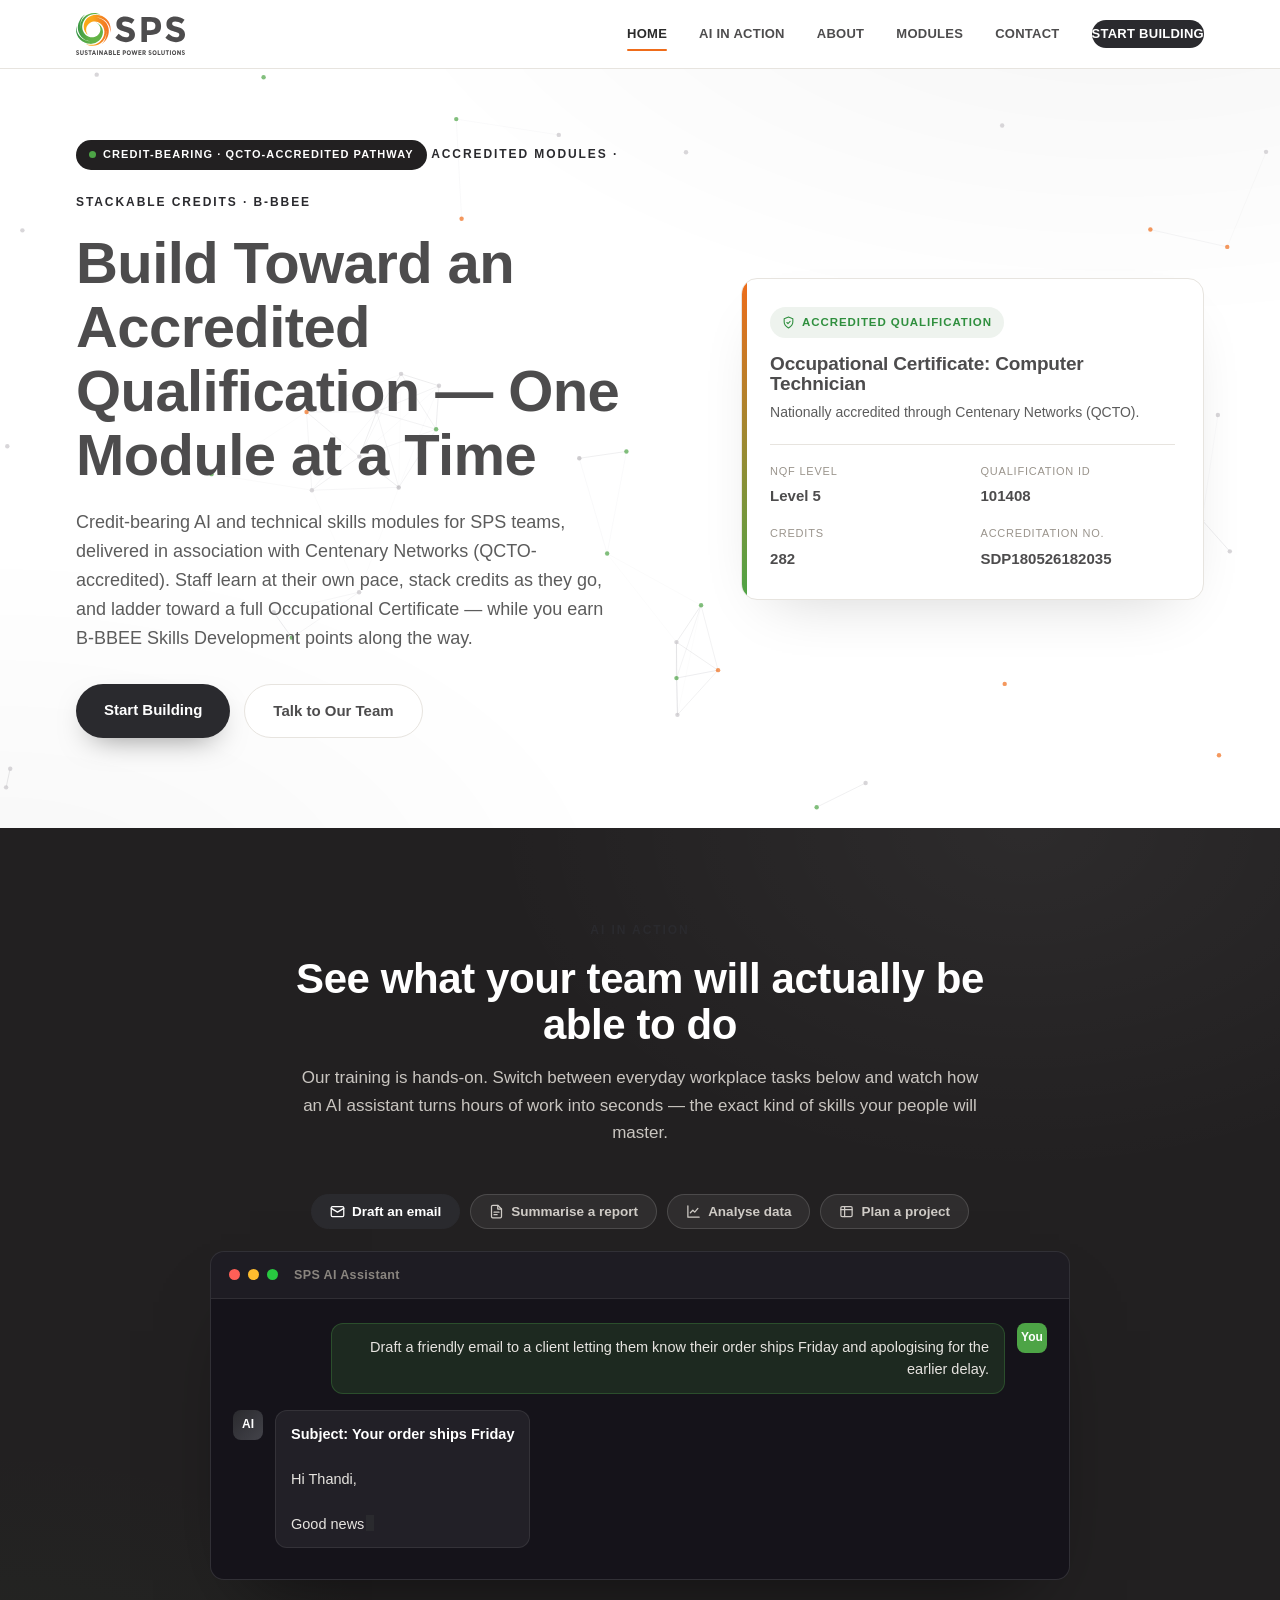
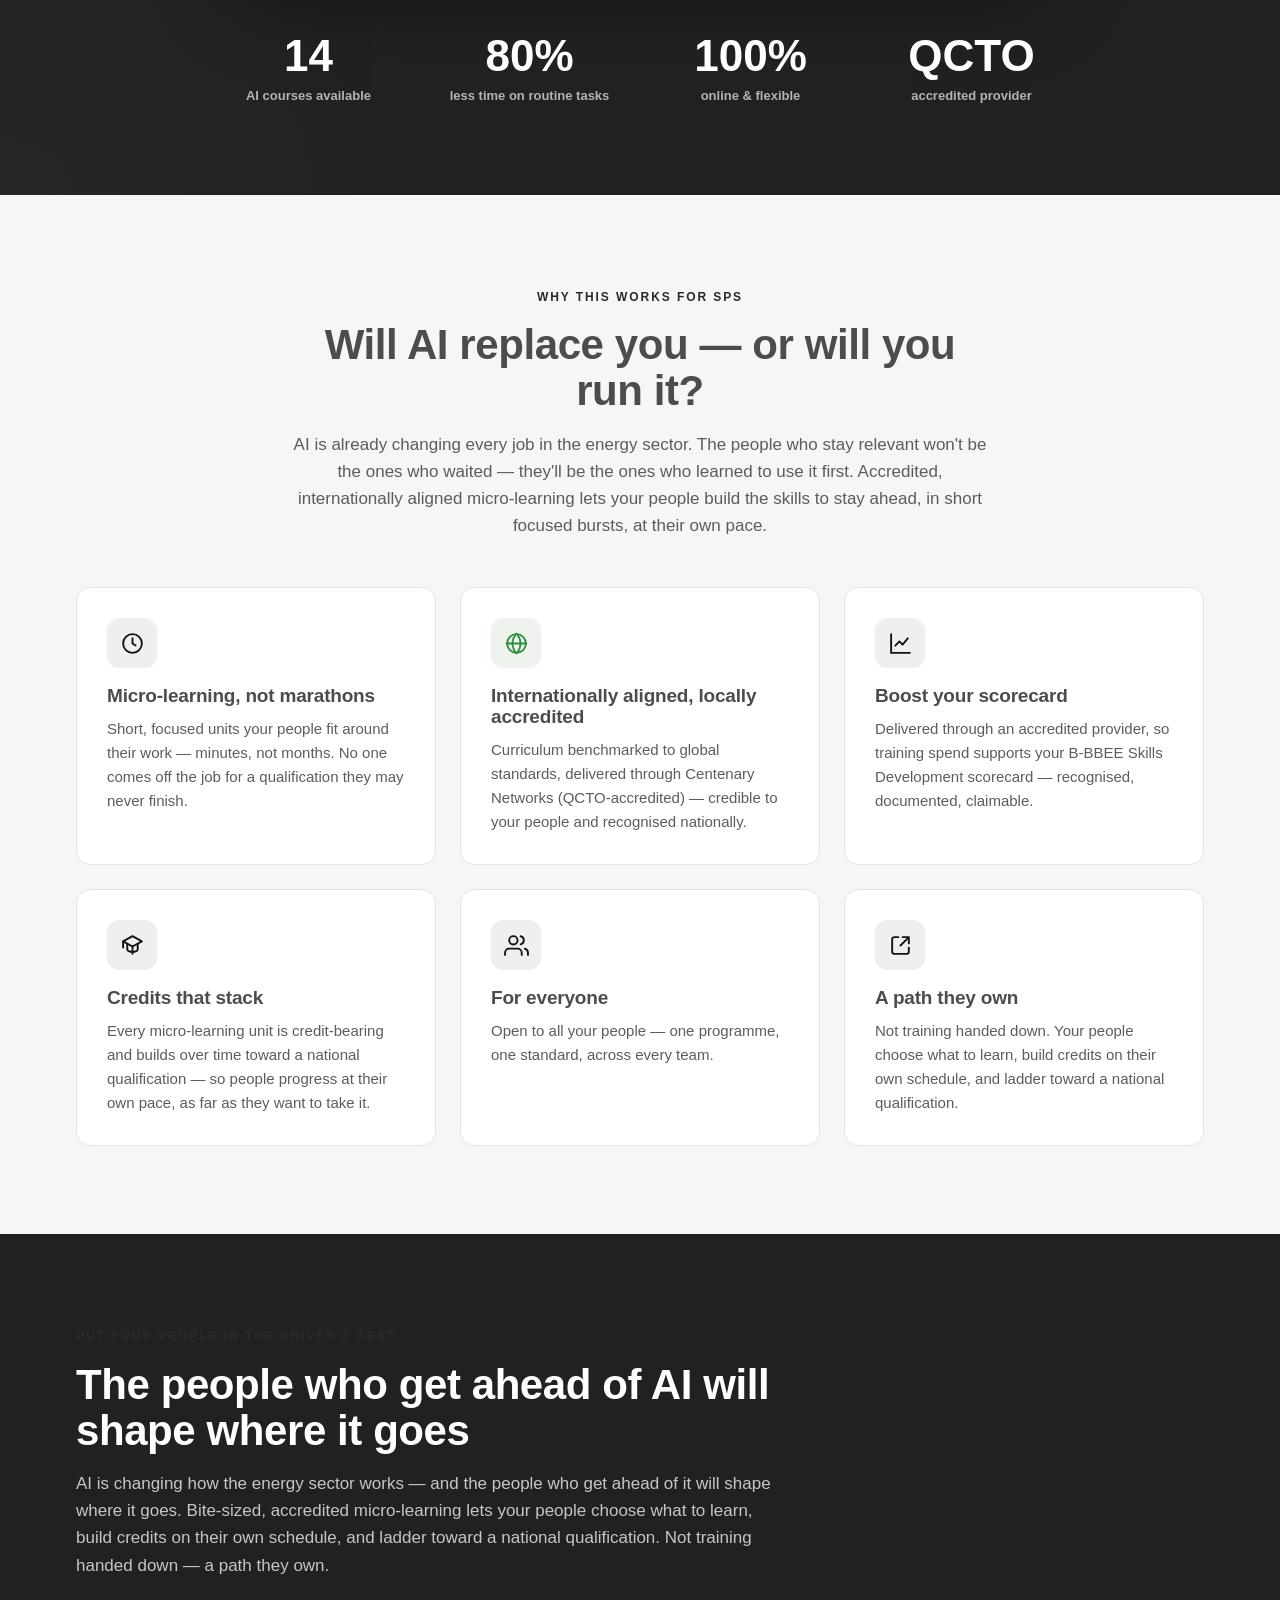
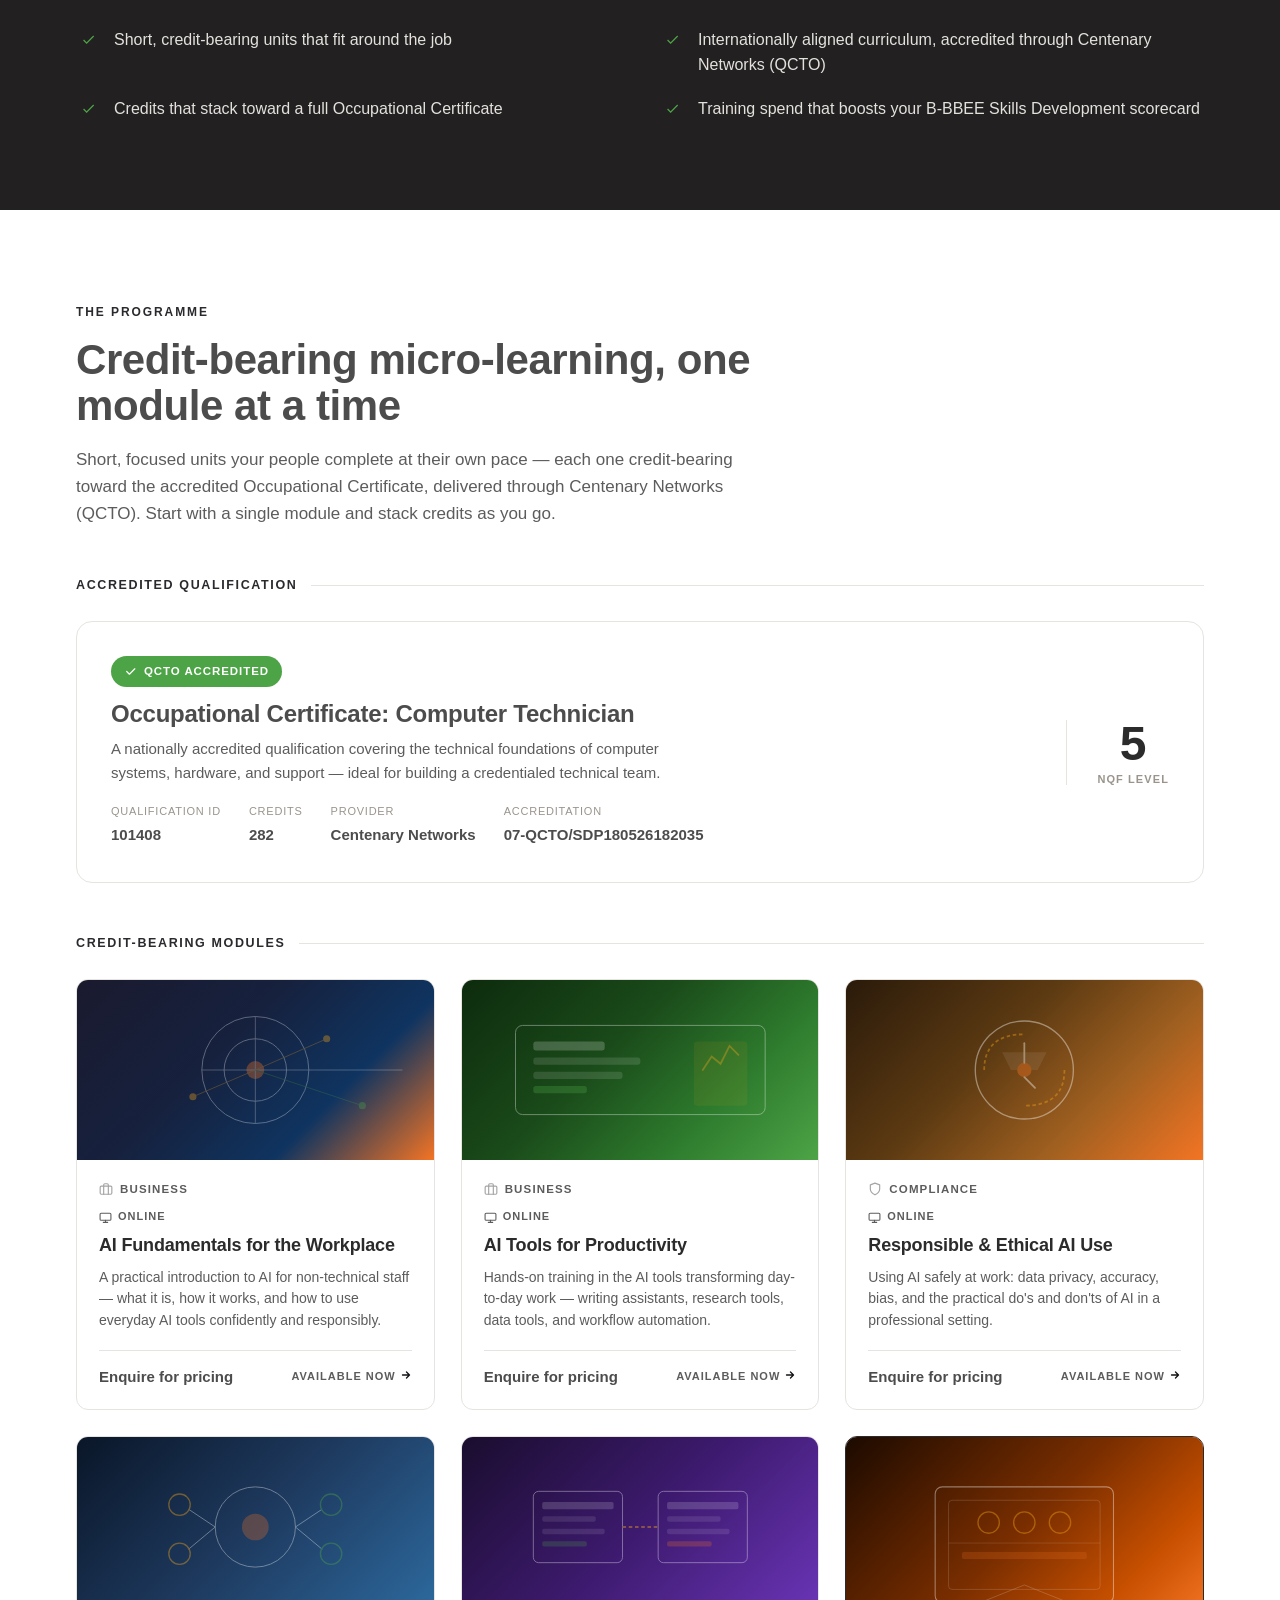
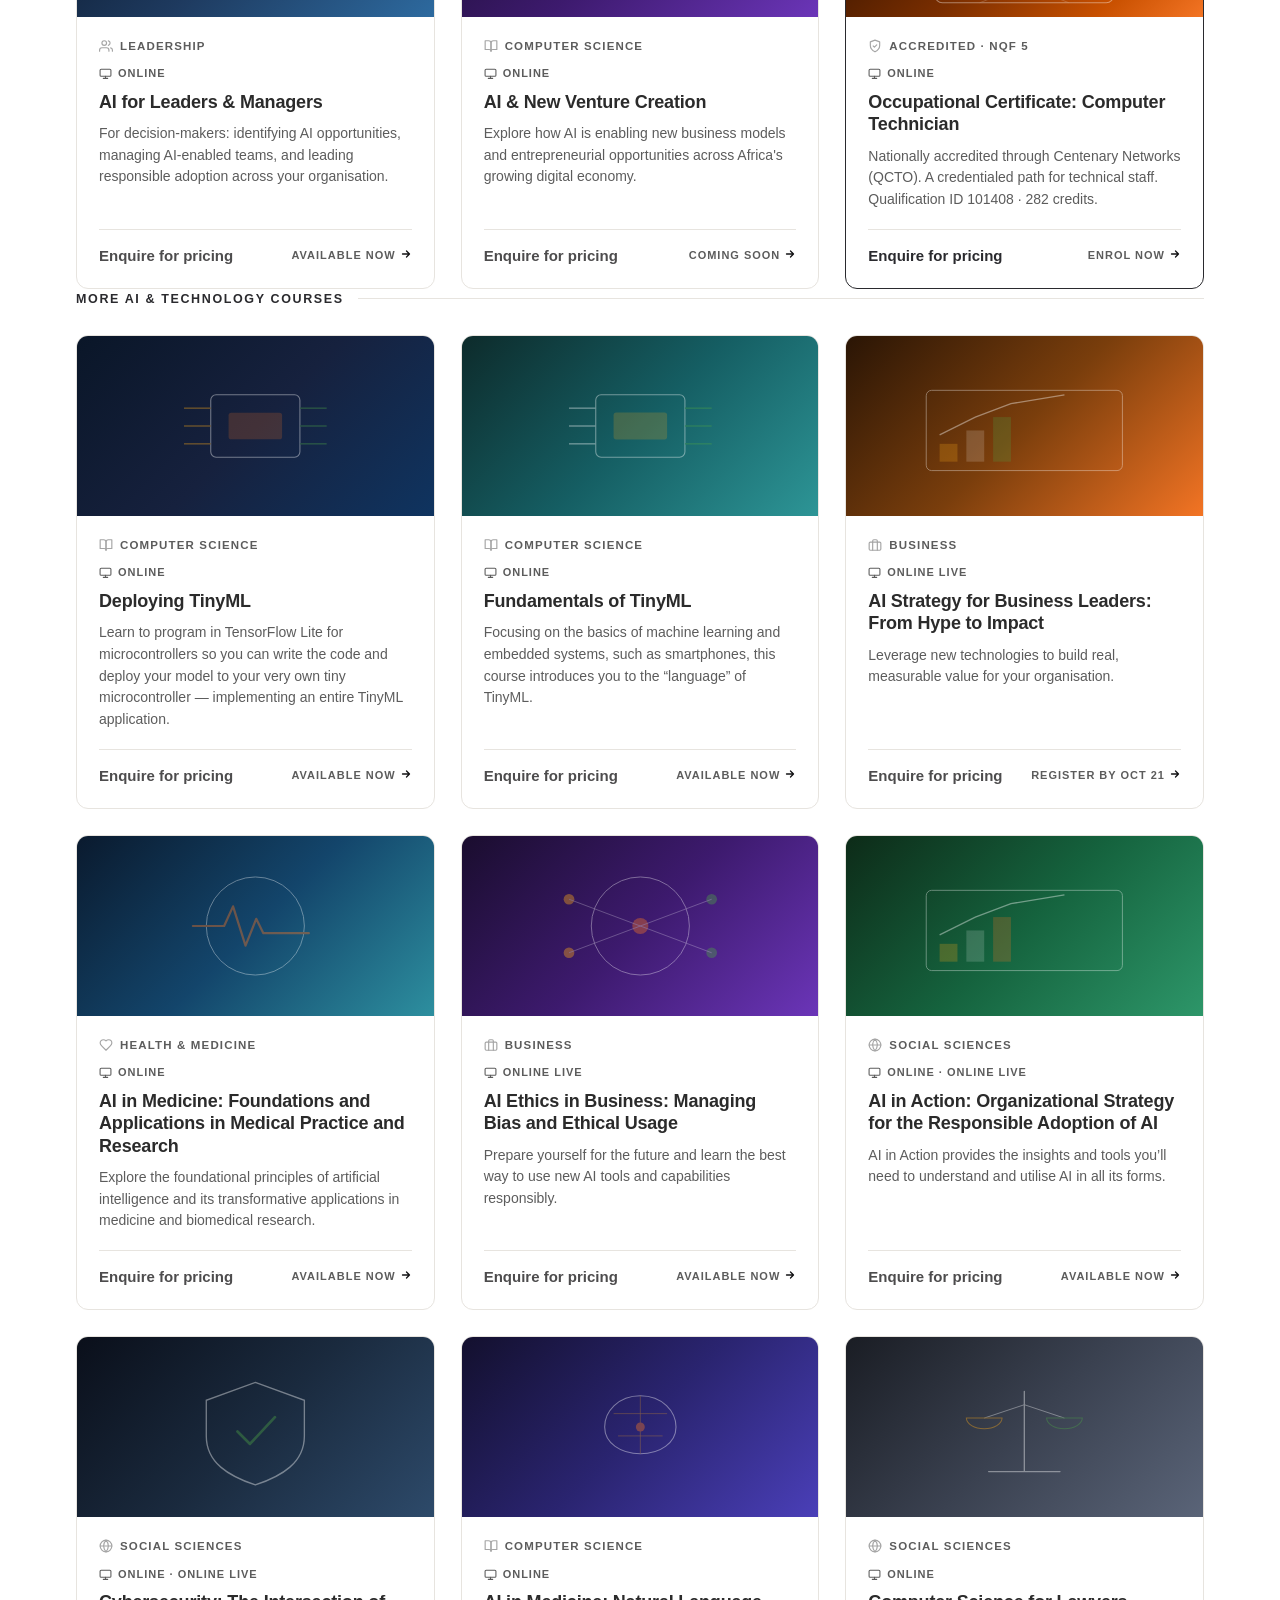
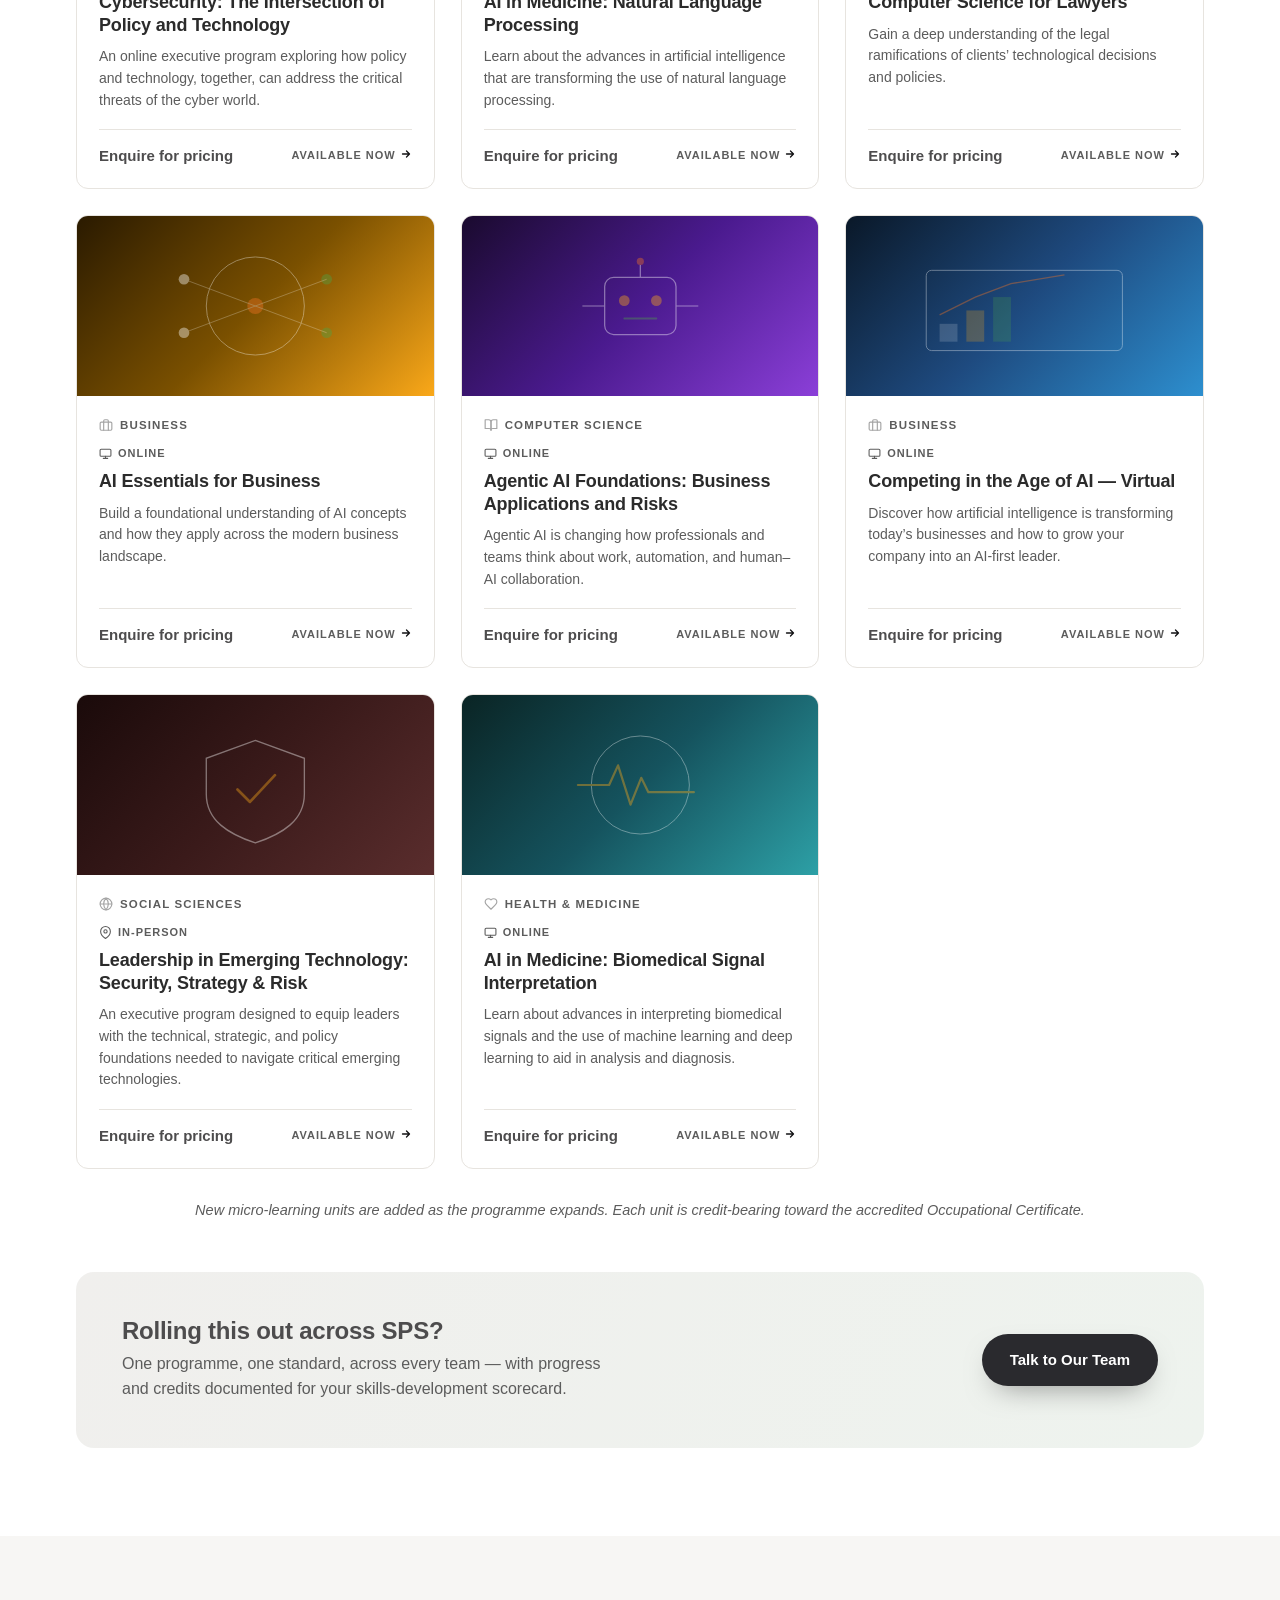
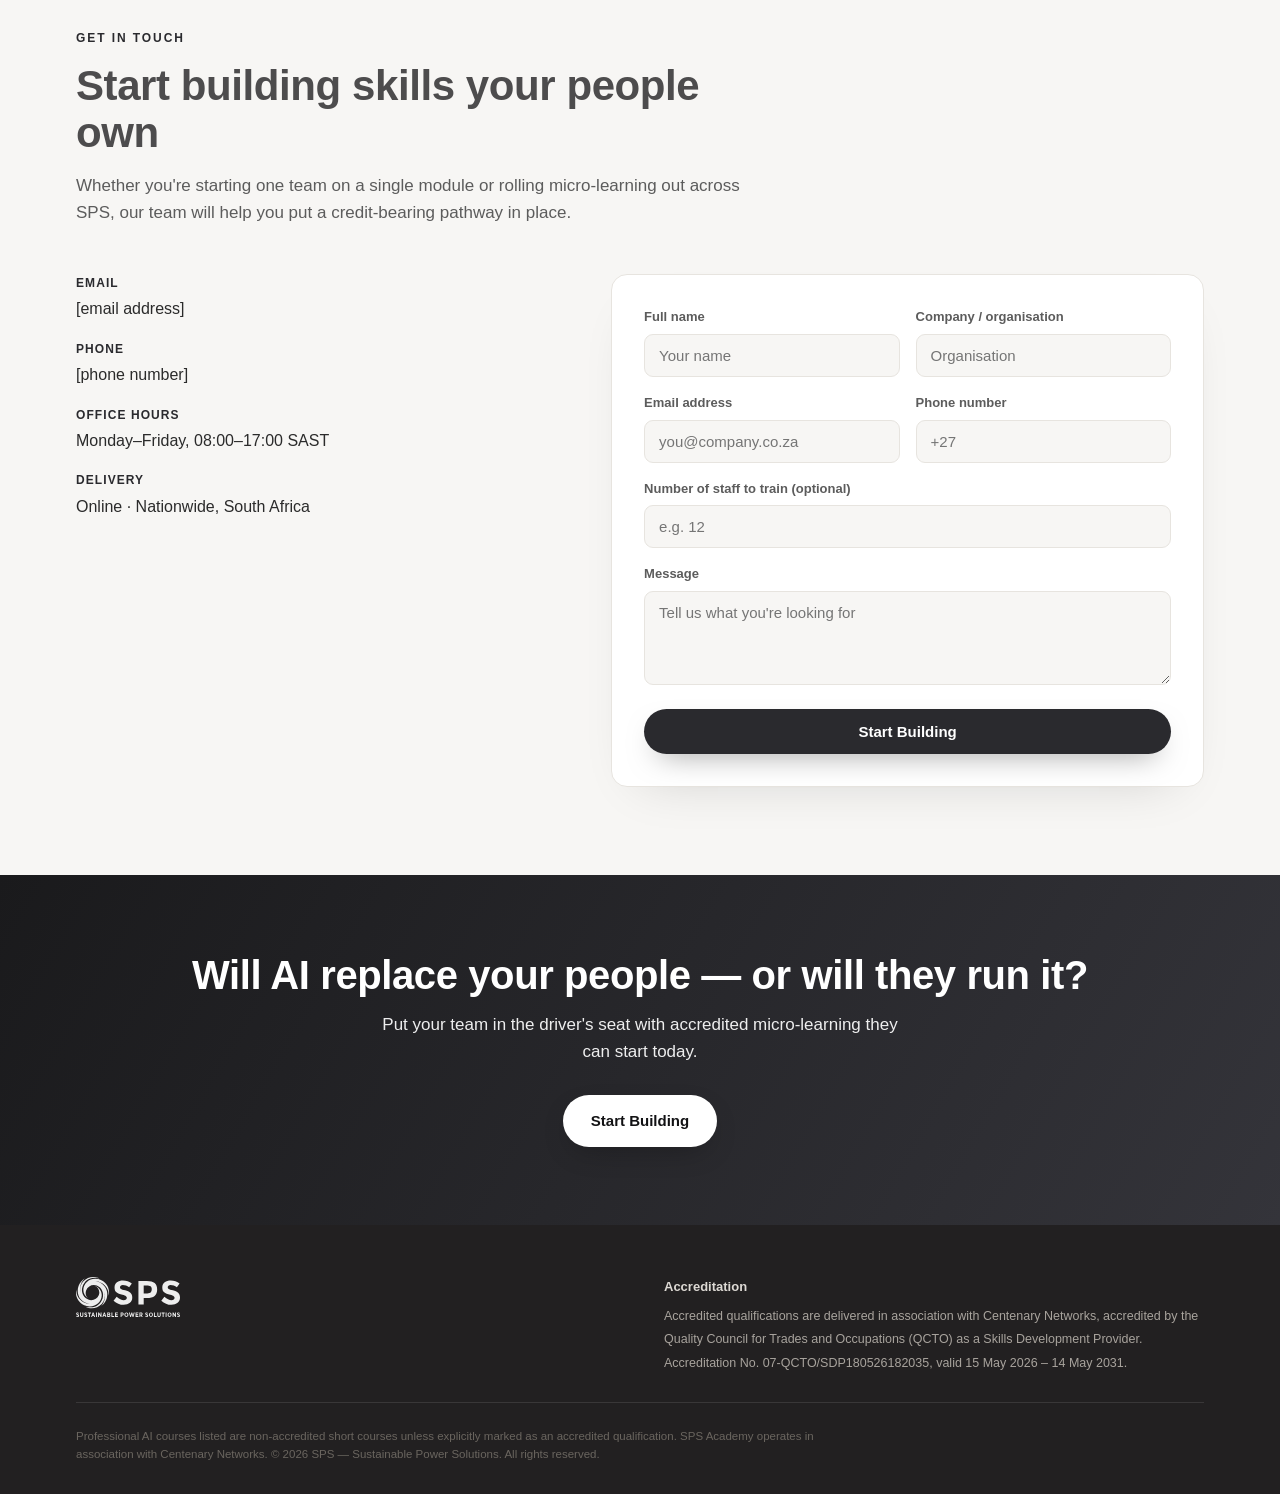
==== commit d7d79972: "Align site copy to one-pager: micro-learning, energy sector, Start Building Reframe home + course te" ====
--- a/index.html
+++ b/index.html
@@ -289,9 +289,9 @@
       <a href="#home" class="active">Home</a>
       <a href="#ai-action">AI in Action</a>
       <a href="#about">About</a>
-      <a href="#courses">Courses</a>
+      <a href="#courses">Modules</a>
       <a href="#contact">Contact</a>
-      <a href="#contact" class="nav-cta">Enquire Now</a>
+      <a href="#contact" class="nav-cta">Start Building</a>
     </div>
     <button class="nav-toggle" id="navToggle" aria-label="Menu"><svg viewBox="0 0 24 24" fill="none" stroke="currentColor" stroke-width="2" stroke-linecap="round" style="width:26px;height:26px;display:block"><path d="M3 6h18M3 12h18M3 18h18"/></svg></button>
   </div>
@@ -306,7 +306,7 @@
       <h1>Build Toward an Accredited Qualification — One Module at a Time</h1>
       <p class="lead">Credit-bearing AI and technical skills modules for SPS teams, delivered in association with Centenary Networks (QCTO-accredited). Staff learn at their own pace, stack credits as they go, and ladder toward a full Occupational Certificate — while you earn B-BBEE Skills Development points along the way.</p>
       <div class="btn-row">
-        <a href="#courses" class="btn btn-primary">Explore Modules</a>
+        <a href="#courses" class="btn btn-primary">Start Building</a>
         <a href="#contact" class="btn btn-ghost">Talk to Our Team</a>
       </div>
     </div>
@@ -357,14 +357,17 @@
 <section class="section-soft">
   <div class="wrap">
     <div class="sec-head center reveal">
-      <span class="eyebrow">Why this matters</span>
-      <h2>AI is changing how South African organisations work</h2>
-      <p>SPS helps your people keep pace — with practical, online AI training and, through our association with Centenary Networks, access to nationally accredited qualifications. No technical background required.</p>
+      <span class="eyebrow">Why this works for SPS</span>
+      <h2>Will AI replace you — or will you run it?</h2>
+      <p>AI is already changing every job in the energy sector. The people who stay relevant won't be the ones who waited — they'll be the ones who learned to use it first. Accredited, internationally aligned micro-learning lets your people build the skills to stay ahead, in short focused bursts, at their own pace.</p>
     </div>
     <div class="features">
-      <div class="feat reveal"><div class="ico"><svg viewBox="0 0 24 24" fill="none" stroke="currentColor" stroke-width="1.8" stroke-linecap="round" stroke-linejoin="round"><path d="M22 10 12 5 2 10l10 5 10-5Z"/><path d="M6 12v5c0 1 2.7 2.5 6 2.5s6-1.5 6-2.5v-5"/><path d="M22 10v5"/></svg></div><h3>Backed by an Accredited Provider</h3><p>Our academy operates in association with Centenary Networks, a QCTO-accredited Skills Development Provider — so accredited qualifications carry real, national recognition.</p></div>
-      <div class="feat reveal"><div class="ico"><svg viewBox="0 0 24 24" fill="none" stroke="currentColor" stroke-width="1.8" stroke-linecap="round" stroke-linejoin="round"><path d="M3 3v18h18"/><path d="m7 14 4-4 3 3 5-6"/></svg></div><h3>Built for Business</h3><p>Investing in your people supports your B-BBEE Skills Development objectives and broader workforce transformation goals — turning staff development into measurable return.</p></div>
-      <div class="feat reveal"><div class="ico"><svg viewBox="0 0 24 24" fill="none" stroke="currentColor" stroke-width="1.8" stroke-linecap="round" stroke-linejoin="round"><rect x="2" y="4" width="20" height="13" rx="2"/><path d="M8 21h8"/><path d="M12 17v4"/></svg></div><h3>Fully Online</h3><p>Learn from anywhere in South Africa. Flexible virtual delivery means no travel, no downtime, and training that fits around your operations.</p></div>
+      <div class="feat reveal"><div class="ico"><svg viewBox="0 0 24 24" fill="none" stroke="currentColor" stroke-width="1.8" stroke-linecap="round" stroke-linejoin="round"><circle cx="12" cy="12" r="9"/><path d="M12 7v5l3 2"/></svg></div><h3>Micro-learning, not marathons</h3><p>Short, focused units your people fit around their work — minutes, not months. No one comes off the job for a qualification they may never finish.</p></div>
+      <div class="feat reveal"><div class="ico"><svg viewBox="0 0 24 24" fill="none" stroke="currentColor" stroke-width="1.8" stroke-linecap="round" stroke-linejoin="round"><circle cx="12" cy="12" r="9"/><path d="M2.5 12h19M12 2.5c2.5 2.7 3.8 6 3.8 9.5S14.5 18.8 12 21.5C9.5 18.8 8.2 15.5 8.2 12S9.5 5.2 12 2.5Z"/></svg></div><h3>Internationally aligned, locally accredited</h3><p>Curriculum benchmarked to global standards, delivered through Centenary Networks (QCTO-accredited) — credible to your people and recognised nationally.</p></div>
+      <div class="feat reveal"><div class="ico"><svg viewBox="0 0 24 24" fill="none" stroke="currentColor" stroke-width="1.8" stroke-linecap="round" stroke-linejoin="round"><path d="M3 3v18h18"/><path d="m7 14 4-4 3 3 5-6"/></svg></div><h3>Boost your scorecard</h3><p>Delivered through an accredited provider, so training spend supports your B-BBEE Skills Development scorecard — recognised, documented, claimable.</p></div>
+      <div class="feat reveal"><div class="ico"><svg viewBox="0 0 24 24" fill="none" stroke="currentColor" stroke-width="1.8" stroke-linecap="round" stroke-linejoin="round"><path d="M12 3 3 8l9 5 9-5-9-5Z"/><path d="M3 8v6M12 13v7M7 10.5V16c0 1 2.2 2.2 5 2.2s5-1.2 5-2.2v-5.5"/></svg></div><h3>Credits that stack</h3><p>Every micro-learning unit is credit-bearing and builds over time toward a national qualification — so people progress at their own pace, as far as they want to take it.</p></div>
+      <div class="feat reveal"><div class="ico"><svg viewBox="0 0 24 24" fill="none" stroke="currentColor" stroke-width="1.8" stroke-linecap="round" stroke-linejoin="round"><path d="M17 21v-2a4 4 0 0 0-4-4H5a4 4 0 0 0-4 4v2"/><circle cx="9" cy="7" r="4"/><path d="M23 21v-2a4 4 0 0 0-3-3.87M16 3.13a4 4 0 0 1 0 7.75"/></svg></div><h3>For everyone</h3><p>Open to all your people — one programme, one standard, across every team.</p></div>
+      <div class="feat reveal"><div class="ico"><svg viewBox="0 0 24 24" fill="none" stroke="currentColor" stroke-width="1.8" stroke-linecap="round" stroke-linejoin="round"><path d="M14 4h6v6M20 4l-8 8M10 4H6a2 2 0 0 0-2 2v12a2 2 0 0 0 2 2h12a2 2 0 0 0 2-2v-4"/></svg></div><h3>A path they own</h3><p>Not training handed down. Your people choose what to learn, build credits on their own schedule, and ladder toward a national qualification.</p></div>
     </div>
   </div>
 </section>
@@ -372,15 +375,15 @@
 <section class="section-dark" id="about">
   <div class="wrap">
     <div class="sec-head reveal">
-      <span class="eyebrow">About SPS</span>
-      <h2>Practical AI skills, backed by accredited qualifications</h2>
-      <p>SPS is extending its commitment to sustainable growth in Africa into skills development — helping organisations build the capabilities they need for an AI-driven economy. Through our association with Centenary Networks, a QCTO-accredited Skills Development Provider, we offer nationally accredited qualifications alongside our professional AI training.</p>
+      <span class="eyebrow">Put your people in the driver's seat</span>
+      <h2>The people who get ahead of AI will shape where it goes</h2>
+      <p>AI is changing how the energy sector works — and the people who get ahead of it will shape where it goes. Bite-sized, accredited micro-learning lets your people choose what to learn, build credits on their own schedule, and ladder toward a national qualification. Not training handed down — a path they own.</p>
     </div>
     <ul class="outcomes reveal">
-      <li>A practical understanding of how AI tools work and where they add value</li>
-      <li>The confidence to use AI responsibly and effectively at work</li>
-      <li>Access to nationally accredited qualifications through Centenary Networks</li>
-      <li>Skills mapped to real business needs, not abstract theory</li>
+      <li>Short, credit-bearing units that fit around the job</li>
+      <li>Internationally aligned curriculum, accredited through Centenary Networks (QCTO)</li>
+      <li>Credits that stack toward a full Occupational Certificate</li>
+      <li>Training spend that boosts your B-BBEE Skills Development scorecard</li>
     </ul>
   </div>
 </section>
@@ -388,9 +391,9 @@
 <section id="courses">
   <div class="wrap">
     <div class="sec-head reveal">
-      <span class="eyebrow">Our Courses</span>
-      <h2>Accredited qualifications & professional AI training</h2>
-      <p>Delivered fully online for working professionals and corporate teams. We offer nationally accredited qualifications through Centenary Networks, plus professional short courses in applied AI.</p>
+      <span class="eyebrow">The Programme</span>
+      <h2>Credit-bearing micro-learning, one module at a time</h2>
+      <p>Short, focused units your people complete at their own pace — each one credit-bearing toward the accredited Occupational Certificate, delivered through Centenary Networks (QCTO). Start with a single module and stack credits as you go.</p>
     </div>
 
     <div class="course-band-label reveal"><span class="tag">Accredited Qualification</span><span class="ln"></span></div>
@@ -728,11 +731,11 @@
       </div>
 
     </div>
-    <p class="soon-note reveal">Accredited AI qualifications are coming soon, pending QCTO confirmation. Register your interest to be notified.</p>
+    <p class="soon-note reveal">New micro-learning units are added as the programme expands. Each unit is credit-bearing toward the accredited Occupational Certificate.</p>
 
     <div class="corp reveal">
-      <div><h3>Training a whole team?</h3><p>We offer tailored group programmes and corporate rates, with content adapted to your organisation's needs.</p></div>
-      <a href="#contact" class="btn btn-primary">Request a Group Quote</a>
+      <div><h3>Rolling this out across SPS?</h3><p>One programme, one standard, across every team — with progress and credits documented for your skills-development scorecard.</p></div>
+      <a href="#contact" class="btn btn-primary">Talk to Our Team</a>
     </div>
   </div>
 </section>
@@ -741,8 +744,8 @@
   <div class="wrap">
     <div class="sec-head reveal">
       <span class="eyebrow">Get in Touch</span>
-      <h2>Let's talk about building your team's AI capability</h2>
-      <p>Whether you're enrolling a single employee or upskilling an entire division, our team will help you find the right programme.</p>
+      <h2>Start building skills your people own</h2>
+      <p>Whether you're starting one team on a single module or rolling micro-learning out across SPS, our team will help you put a credit-bearing pathway in place.</p>
     </div>
     <div class="contact-grid">
       <div class="contact-info reveal">
@@ -762,7 +765,7 @@
         </div>
         <div class="field"><label>Number of staff to train (optional)</label><input type="text" placeholder="e.g. 12"></div>
         <div class="field"><label>Message</label><textarea rows="4" placeholder="Tell us what you're looking for"></textarea></div>
-        <button class="btn btn-primary" style="width:100%">Send Enquiry</button>
+        <button class="btn btn-primary" style="width:100%">Start Building</button>
       </form>
     </div>
   </div>
@@ -770,9 +773,9 @@
 
 <section class="cta-band">
   <div class="wrap">
-    <h2>Enrolment for our next intake is open</h2>
-    <p>Speak to our team about group rates and tailored programmes for your organisation.</p>
-    <a href="#contact" class="btn btn-primary">Enquire Now</a>
+    <h2>Will AI replace your people — or will they run it?</h2>
+    <p>Put your team in the driver's seat with accredited micro-learning they can start today.</p>
+    <a href="#contact" class="btn btn-primary">Start Building</a>
   </div>
 </section>
 
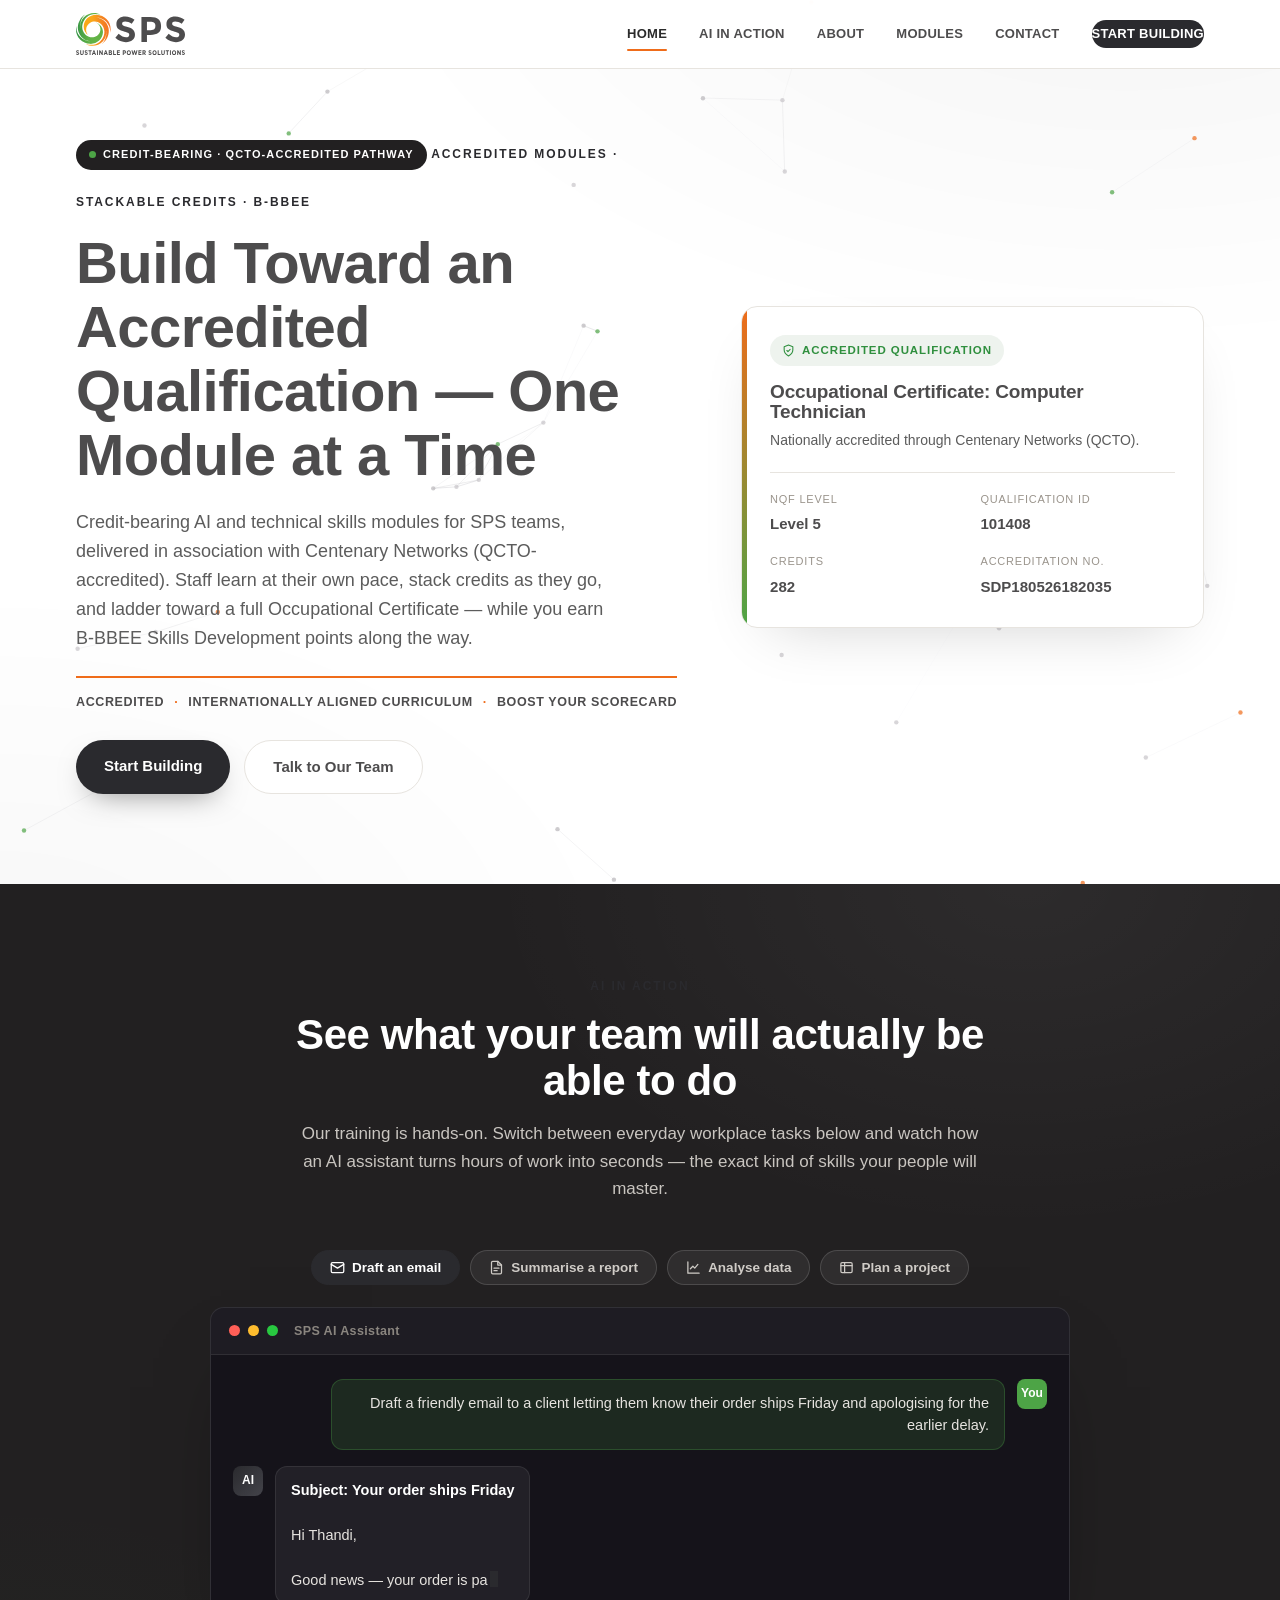
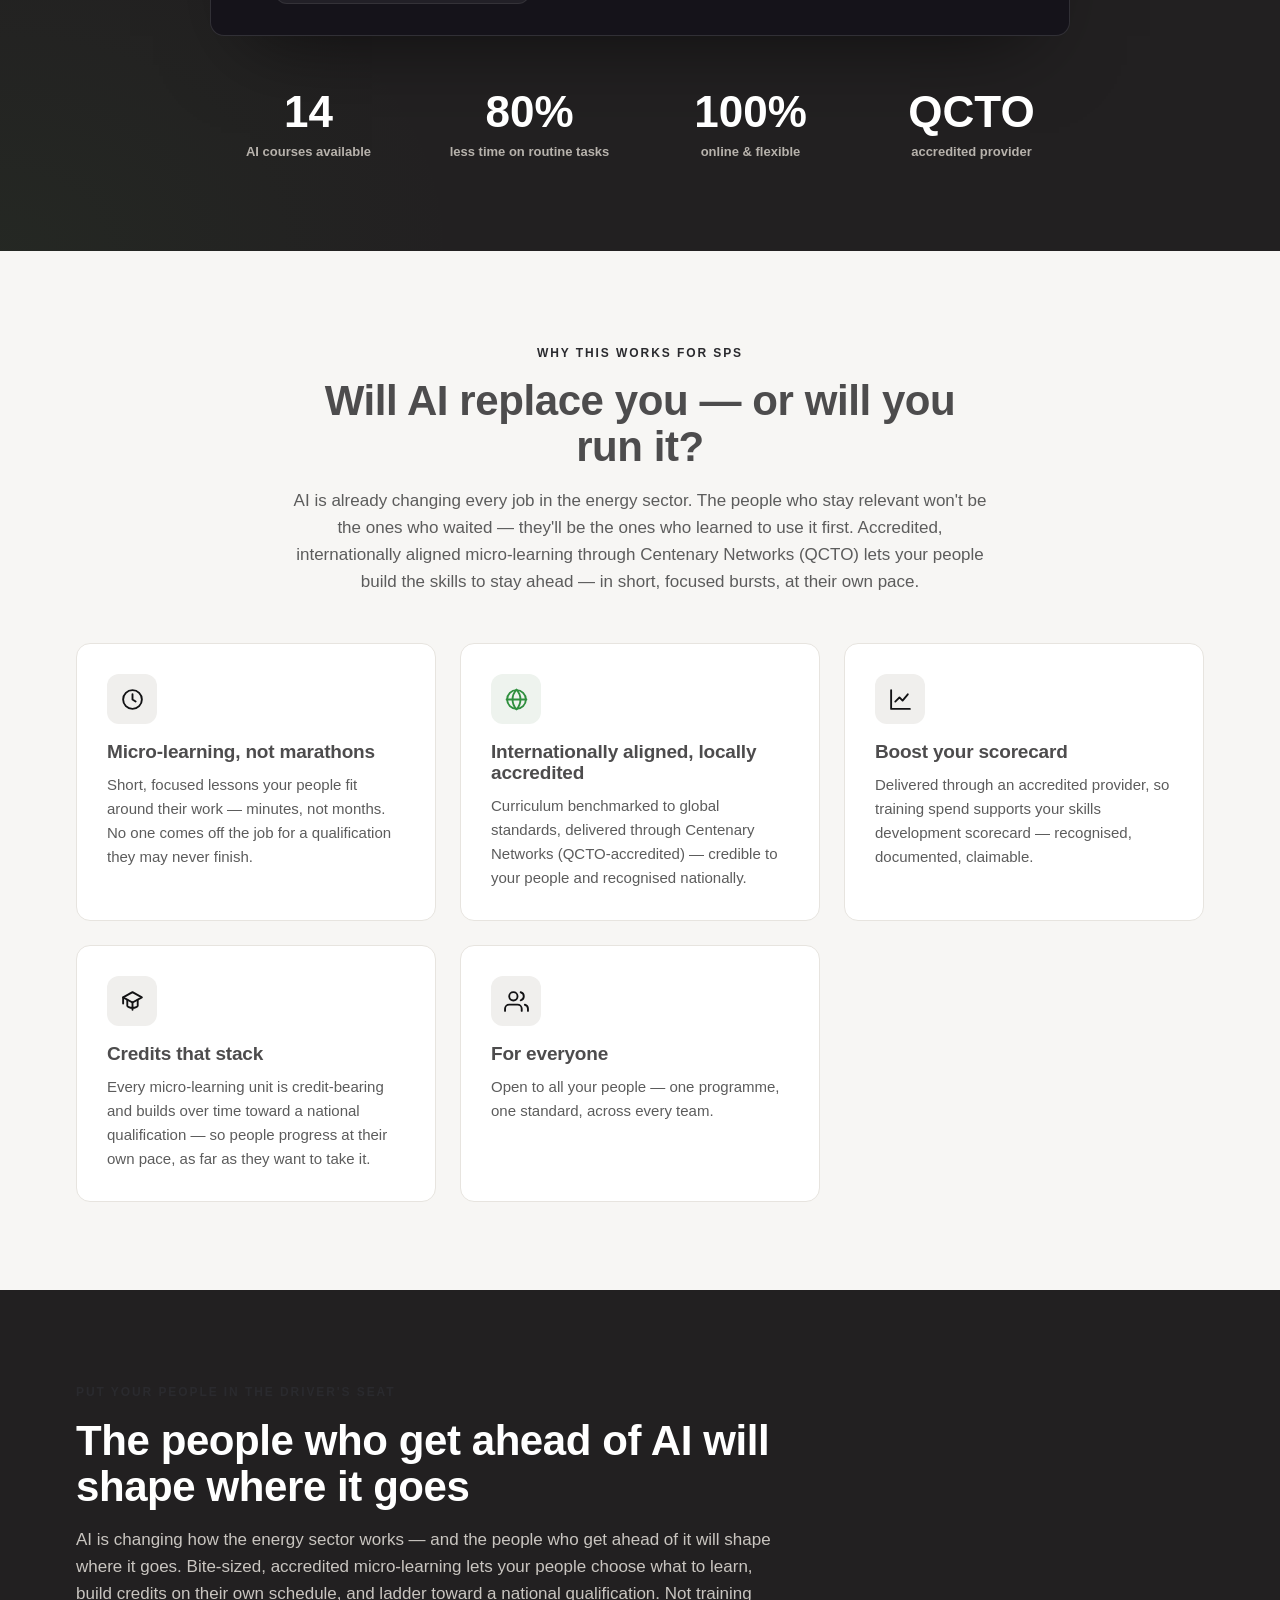
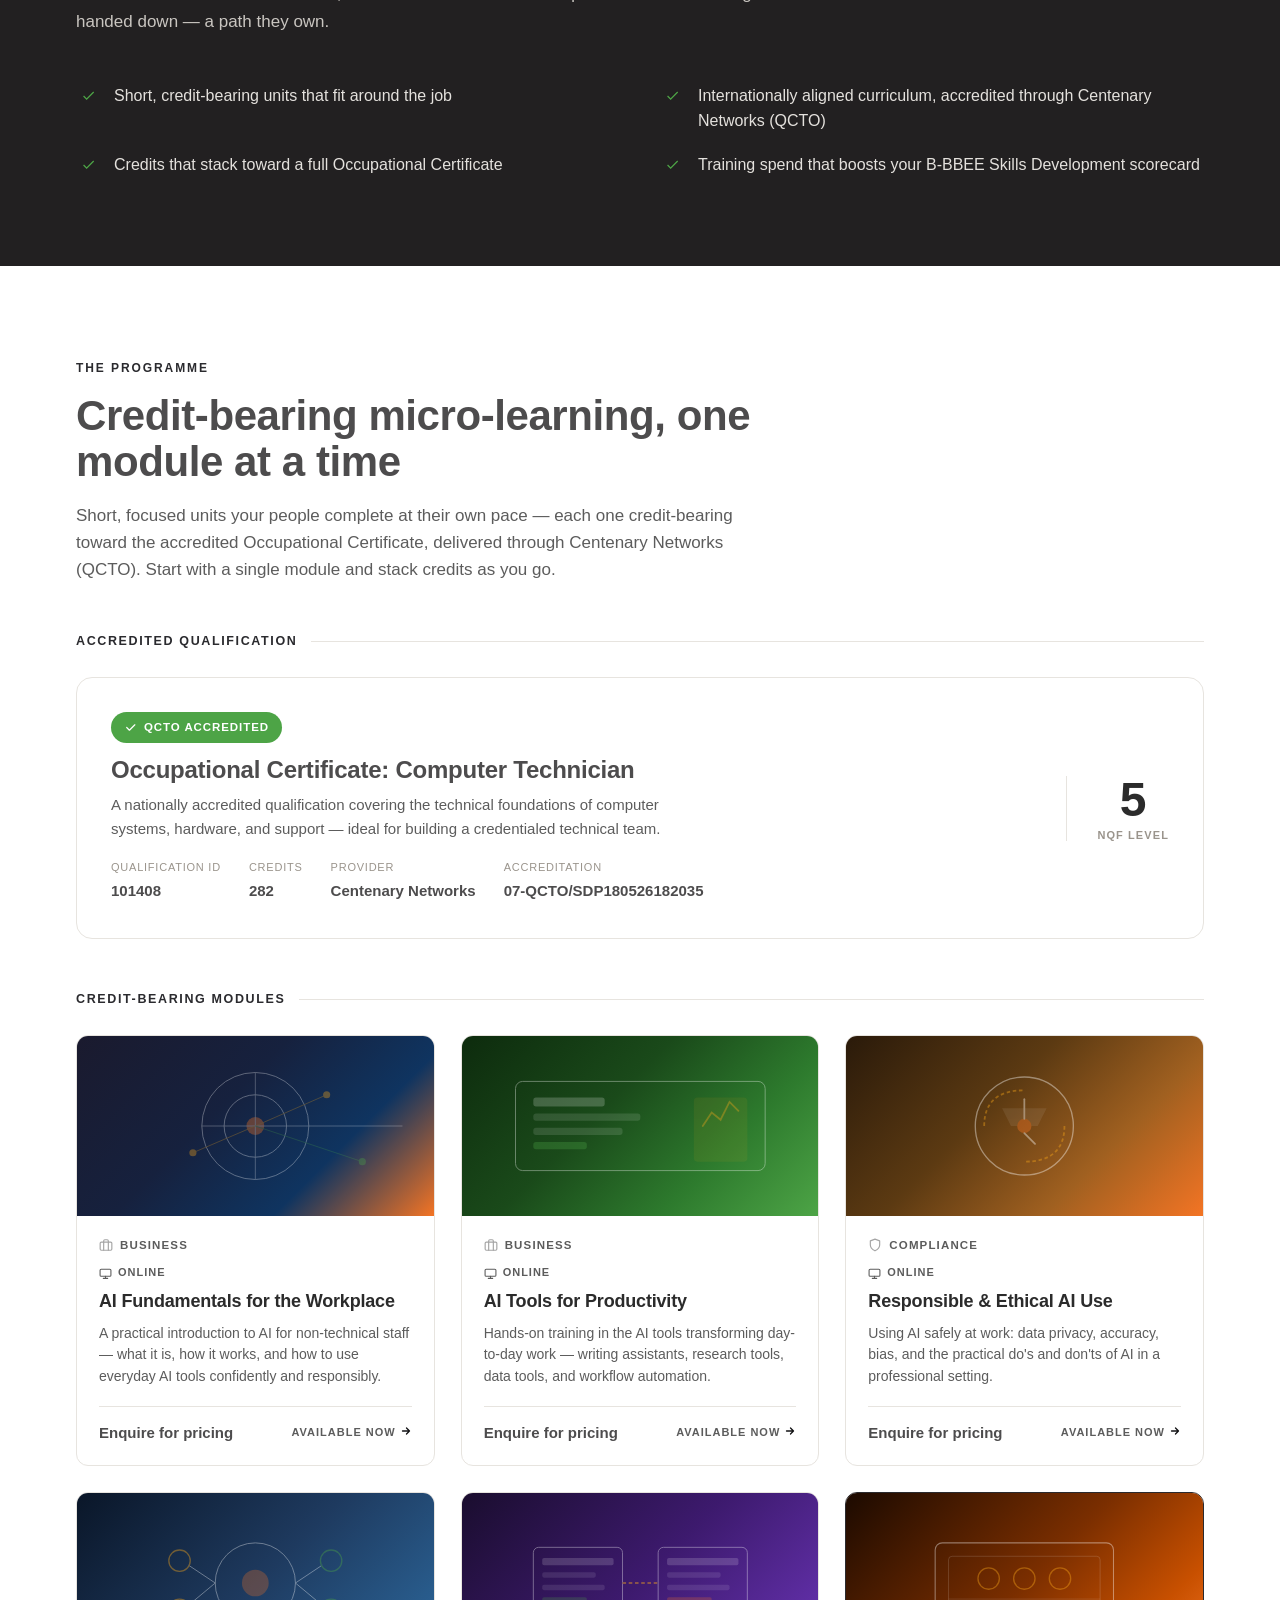
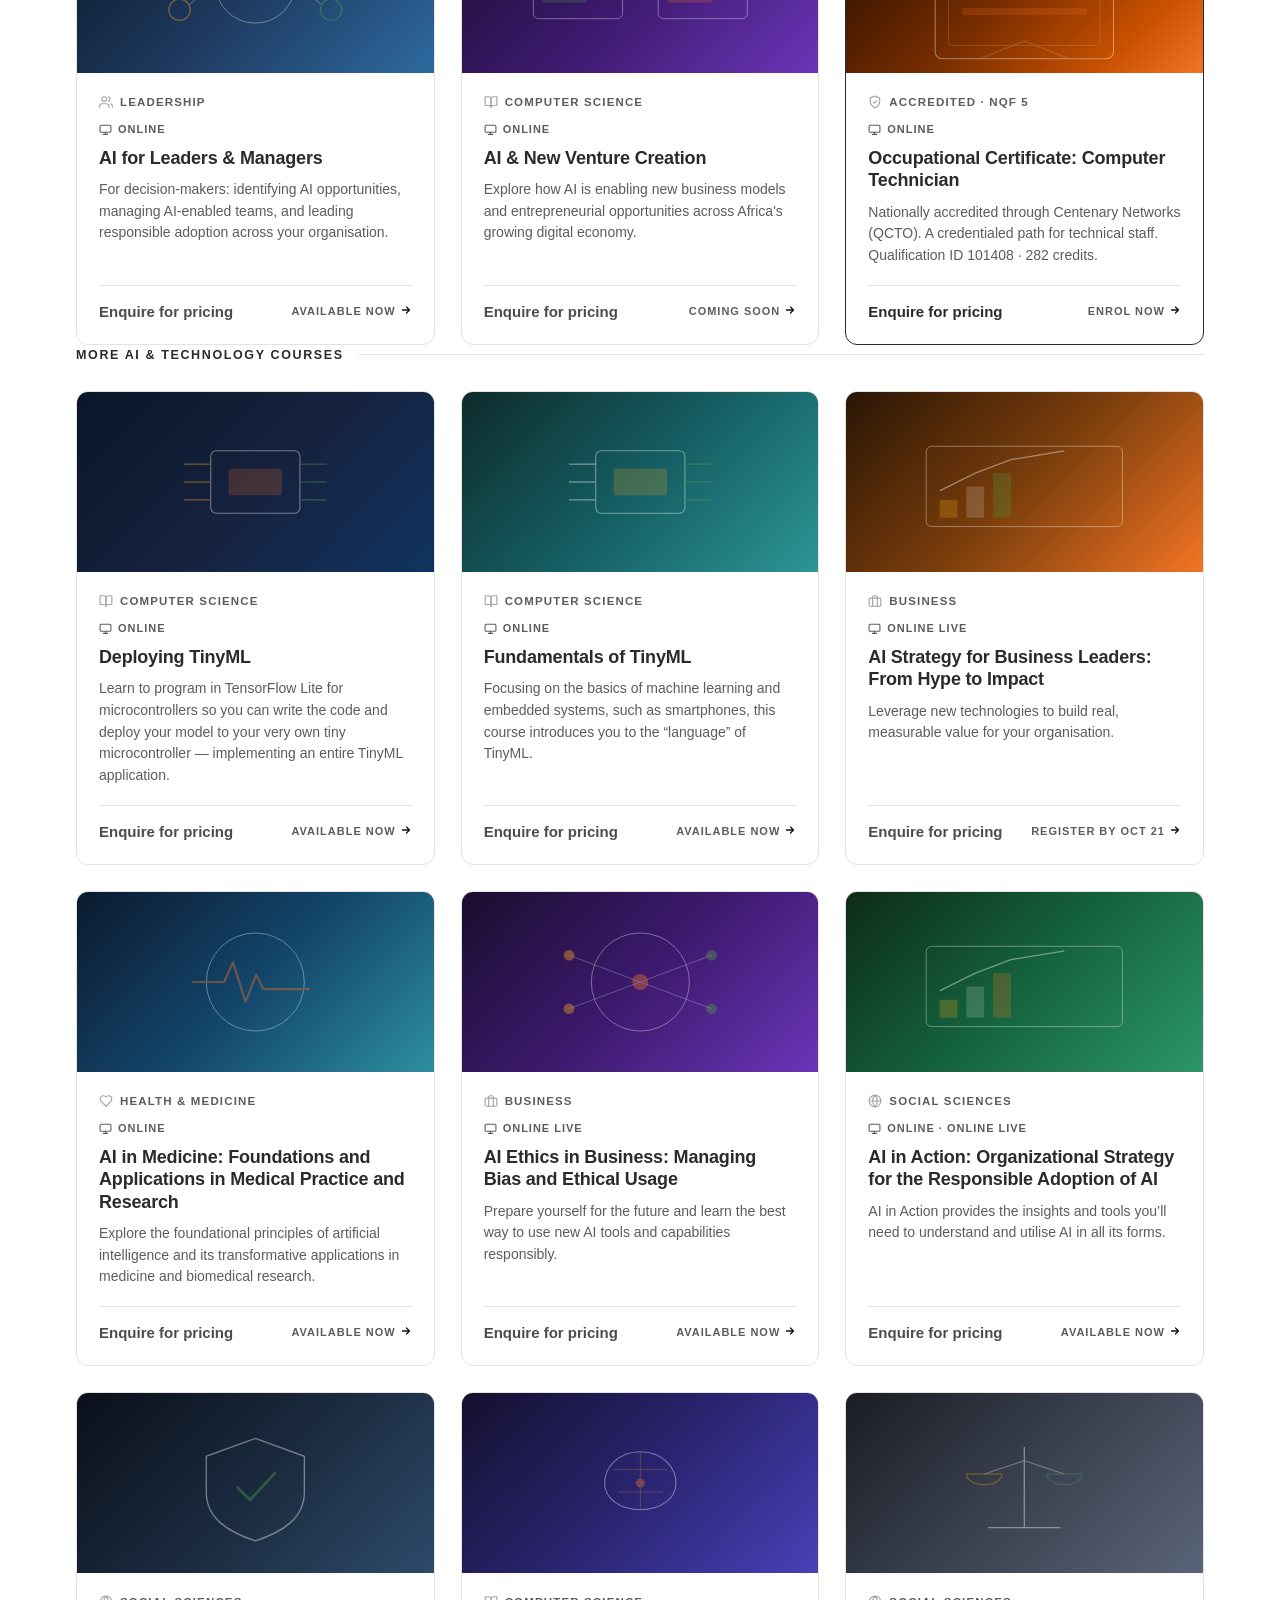
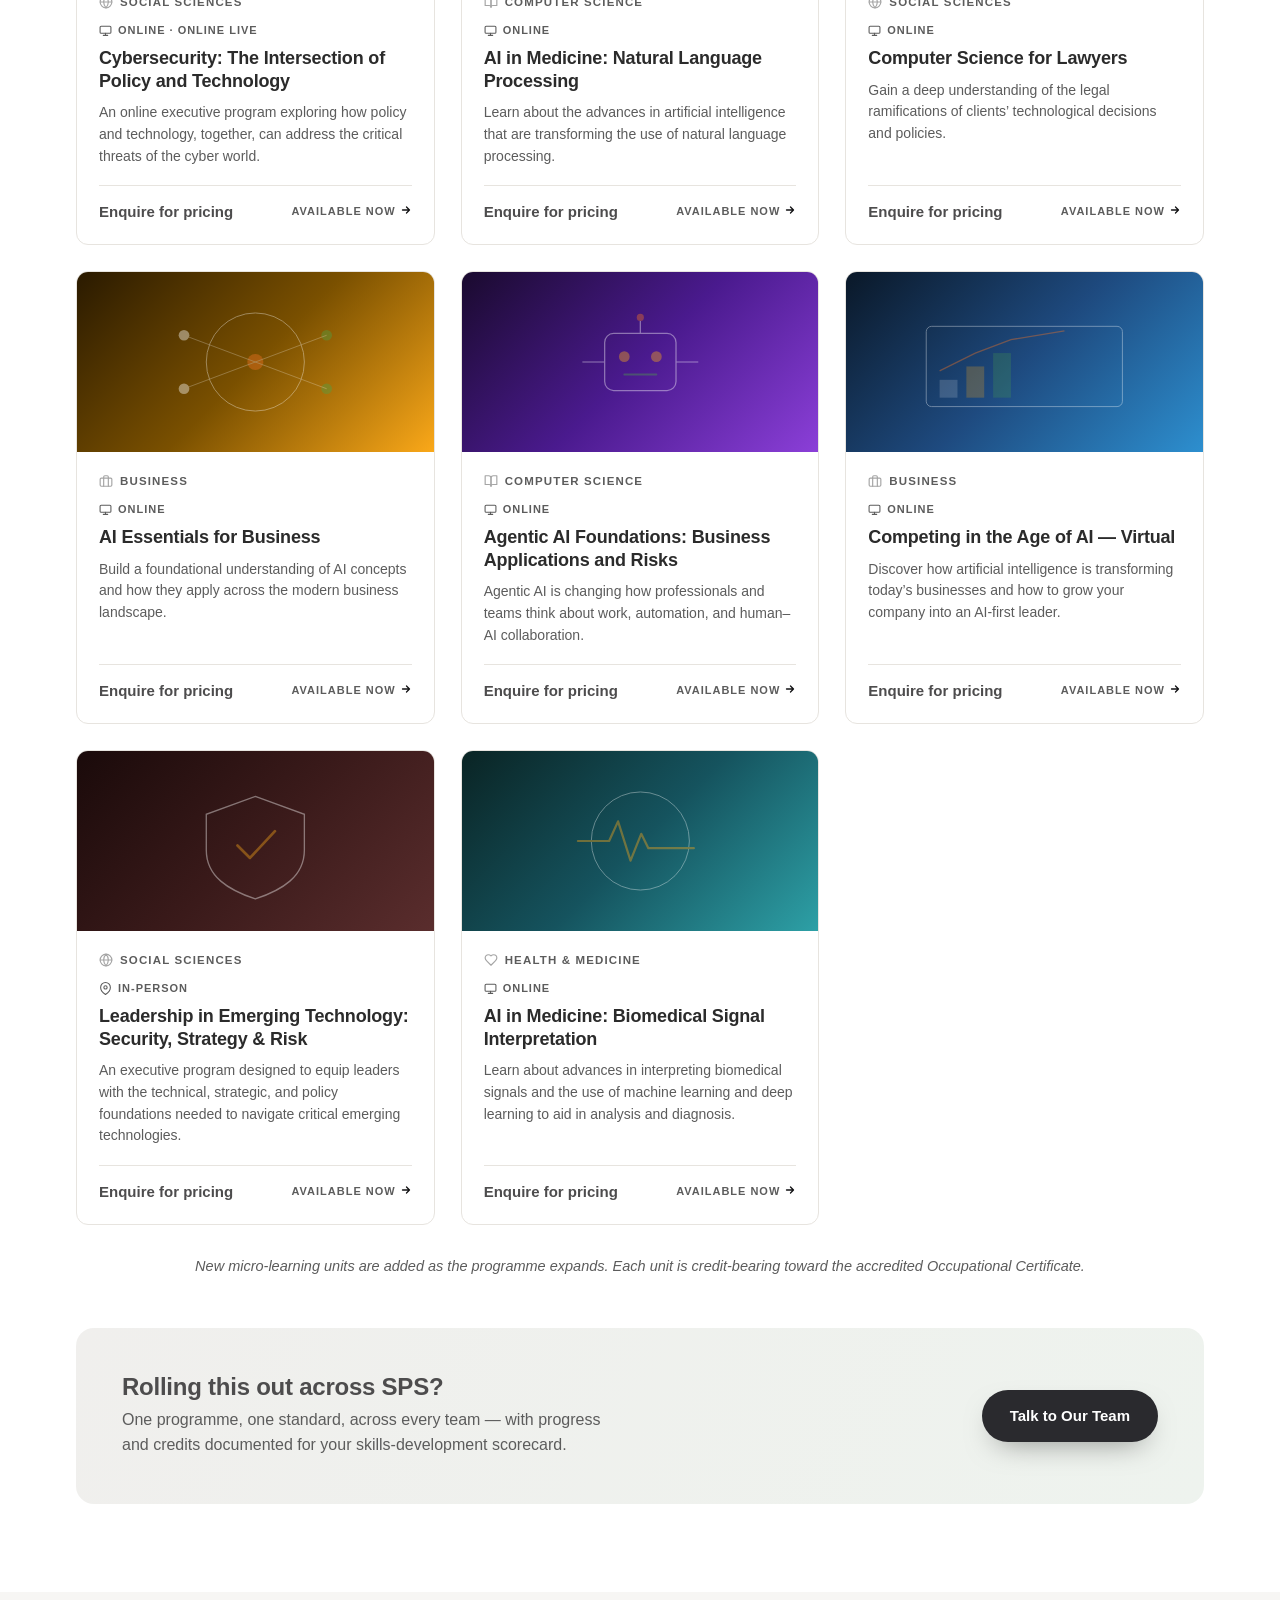
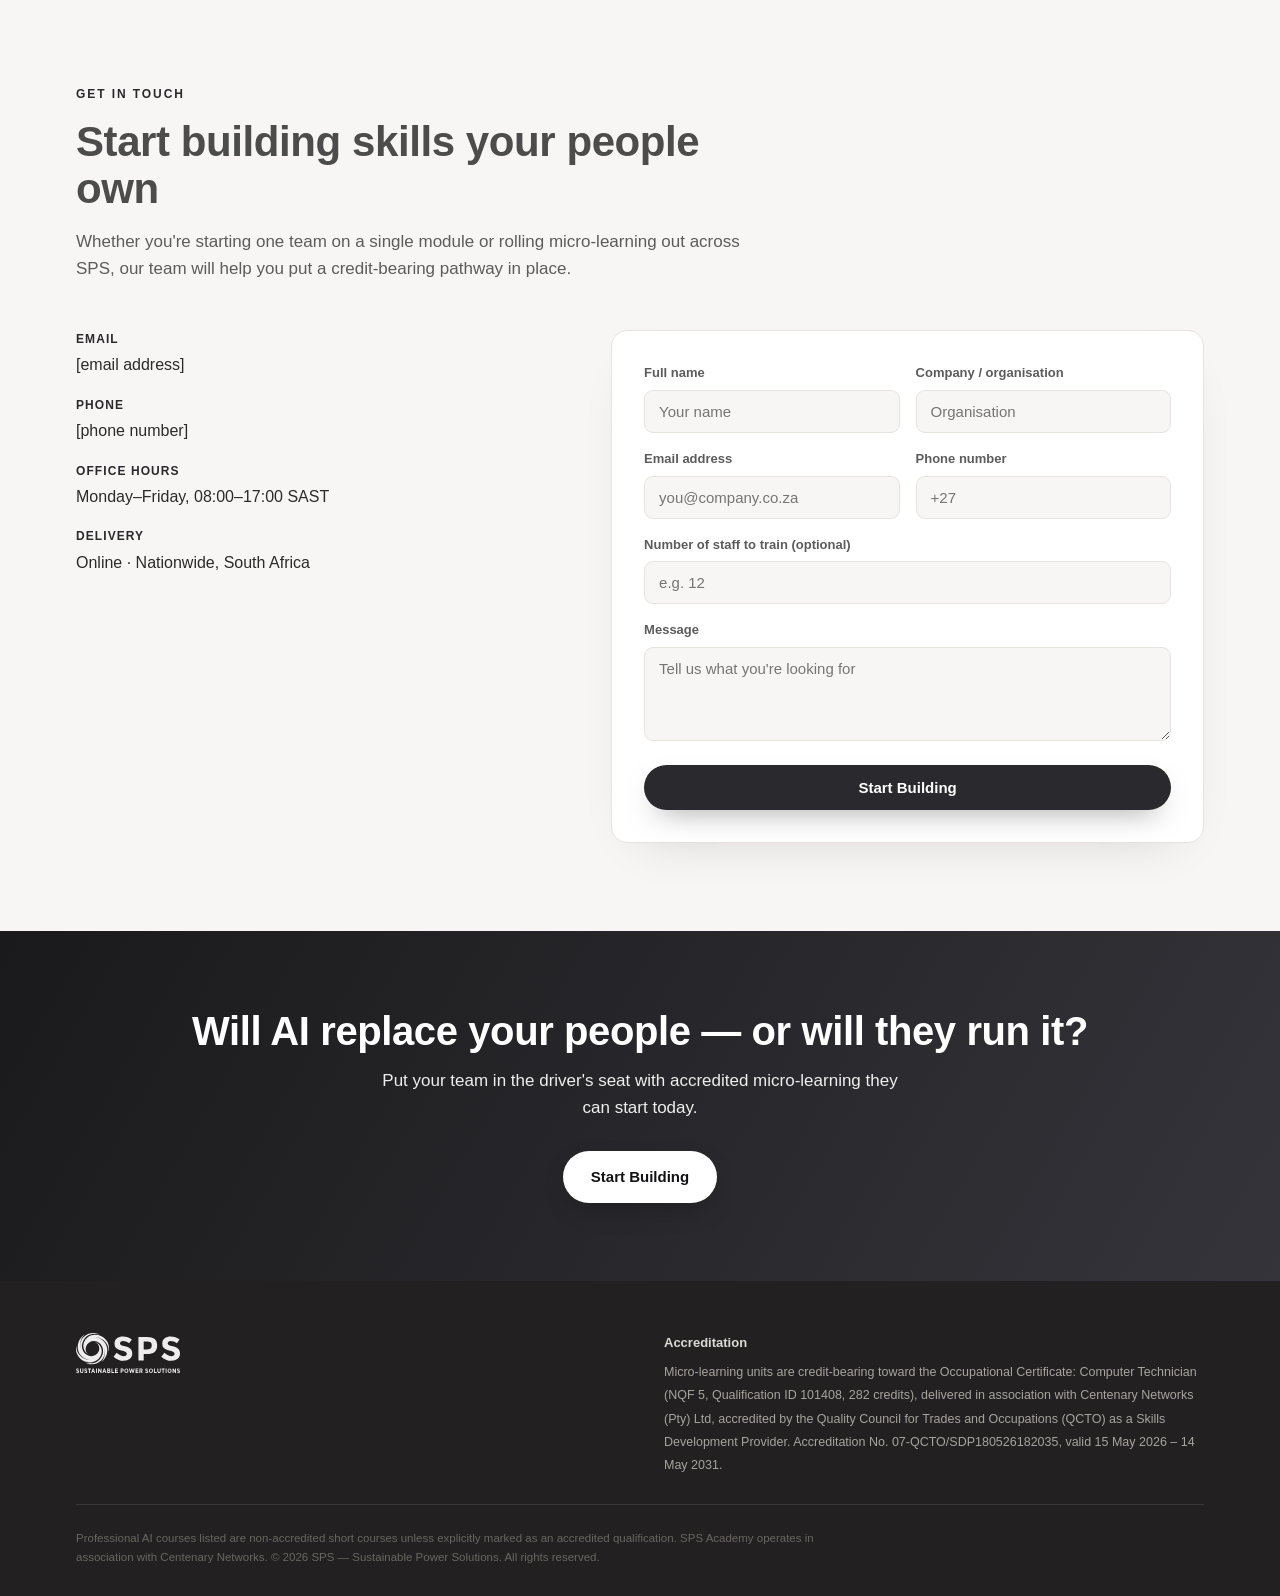
==== commit 8129e7b7: "Carry full one-pager content faithfully Exact five pillars + intro, add the Accredited / Internation" ====
--- a/index.html
+++ b/index.html
@@ -210,6 +210,8 @@
   .reveal.in{opacity:1;transform:none}
 
   /* ===== Monochrome theme: black / white / grey with sparing orange + green ===== */
+  .hero-tagline{display:inline-flex;flex-wrap:wrap;align-items:center;gap:10px;font-size:12.5px;font-weight:700;letter-spacing:.05em;text-transform:uppercase;color:var(--grey);border-top:2px solid var(--accent);padding-top:14px;margin:-8px 0 28px}
+  .hero-tagline i{color:var(--accent);font-style:normal}
   .hero{background:radial-gradient(110% 90% at 88% -10%,rgba(0,0,0,.045),transparent 55%),radial-gradient(90% 80% at 0% 110%,rgba(0,0,0,.03),transparent 55%),var(--bg)}
   .btn-primary{box-shadow:0 12px 30px -14px rgba(0,0,0,.5)}
   .btn-primary:hover{background:#000}
@@ -305,6 +307,7 @@
       <span class="eyebrow">Accredited Modules · Stackable Credits · B-BBEE</span>
       <h1>Build Toward an Accredited Qualification — One Module at a Time</h1>
       <p class="lead">Credit-bearing AI and technical skills modules for SPS teams, delivered in association with Centenary Networks (QCTO-accredited). Staff learn at their own pace, stack credits as they go, and ladder toward a full Occupational Certificate — while you earn B-BBEE Skills Development points along the way.</p>
+      <div class="hero-tagline">Accredited <i>·</i> Internationally Aligned Curriculum <i>·</i> Boost Your Scorecard</div>
       <div class="btn-row">
         <a href="#courses" class="btn btn-primary">Start Building</a>
         <a href="#contact" class="btn btn-ghost">Talk to Our Team</a>
@@ -359,15 +362,14 @@
     <div class="sec-head center reveal">
       <span class="eyebrow">Why this works for SPS</span>
       <h2>Will AI replace you — or will you run it?</h2>
-      <p>AI is already changing every job in the energy sector. The people who stay relevant won't be the ones who waited — they'll be the ones who learned to use it first. Accredited, internationally aligned micro-learning lets your people build the skills to stay ahead, in short focused bursts, at their own pace.</p>
+      <p>AI is already changing every job in the energy sector. The people who stay relevant won't be the ones who waited — they'll be the ones who learned to use it first. Accredited, internationally aligned micro-learning through Centenary Networks (QCTO) lets your people build the skills to stay ahead — in short, focused bursts, at their own pace.</p>
     </div>
     <div class="features">
-      <div class="feat reveal"><div class="ico"><svg viewBox="0 0 24 24" fill="none" stroke="currentColor" stroke-width="1.8" stroke-linecap="round" stroke-linejoin="round"><circle cx="12" cy="12" r="9"/><path d="M12 7v5l3 2"/></svg></div><h3>Micro-learning, not marathons</h3><p>Short, focused units your people fit around their work — minutes, not months. No one comes off the job for a qualification they may never finish.</p></div>
+      <div class="feat reveal"><div class="ico"><svg viewBox="0 0 24 24" fill="none" stroke="currentColor" stroke-width="1.8" stroke-linecap="round" stroke-linejoin="round"><circle cx="12" cy="12" r="9"/><path d="M12 7v5l3 2"/></svg></div><h3>Micro-learning, not marathons</h3><p>Short, focused lessons your people fit around their work — minutes, not months. No one comes off the job for a qualification they may never finish.</p></div>
       <div class="feat reveal"><div class="ico"><svg viewBox="0 0 24 24" fill="none" stroke="currentColor" stroke-width="1.8" stroke-linecap="round" stroke-linejoin="round"><circle cx="12" cy="12" r="9"/><path d="M2.5 12h19M12 2.5c2.5 2.7 3.8 6 3.8 9.5S14.5 18.8 12 21.5C9.5 18.8 8.2 15.5 8.2 12S9.5 5.2 12 2.5Z"/></svg></div><h3>Internationally aligned, locally accredited</h3><p>Curriculum benchmarked to global standards, delivered through Centenary Networks (QCTO-accredited) — credible to your people and recognised nationally.</p></div>
-      <div class="feat reveal"><div class="ico"><svg viewBox="0 0 24 24" fill="none" stroke="currentColor" stroke-width="1.8" stroke-linecap="round" stroke-linejoin="round"><path d="M3 3v18h18"/><path d="m7 14 4-4 3 3 5-6"/></svg></div><h3>Boost your scorecard</h3><p>Delivered through an accredited provider, so training spend supports your B-BBEE Skills Development scorecard — recognised, documented, claimable.</p></div>
+      <div class="feat reveal"><div class="ico"><svg viewBox="0 0 24 24" fill="none" stroke="currentColor" stroke-width="1.8" stroke-linecap="round" stroke-linejoin="round"><path d="M3 3v18h18"/><path d="m7 14 4-4 3 3 5-6"/></svg></div><h3>Boost your scorecard</h3><p>Delivered through an accredited provider, so training spend supports your skills development scorecard — recognised, documented, claimable.</p></div>
       <div class="feat reveal"><div class="ico"><svg viewBox="0 0 24 24" fill="none" stroke="currentColor" stroke-width="1.8" stroke-linecap="round" stroke-linejoin="round"><path d="M12 3 3 8l9 5 9-5-9-5Z"/><path d="M3 8v6M12 13v7M7 10.5V16c0 1 2.2 2.2 5 2.2s5-1.2 5-2.2v-5.5"/></svg></div><h3>Credits that stack</h3><p>Every micro-learning unit is credit-bearing and builds over time toward a national qualification — so people progress at their own pace, as far as they want to take it.</p></div>
       <div class="feat reveal"><div class="ico"><svg viewBox="0 0 24 24" fill="none" stroke="currentColor" stroke-width="1.8" stroke-linecap="round" stroke-linejoin="round"><path d="M17 21v-2a4 4 0 0 0-4-4H5a4 4 0 0 0-4 4v2"/><circle cx="9" cy="7" r="4"/><path d="M23 21v-2a4 4 0 0 0-3-3.87M16 3.13a4 4 0 0 1 0 7.75"/></svg></div><h3>For everyone</h3><p>Open to all your people — one programme, one standard, across every team.</p></div>
-      <div class="feat reveal"><div class="ico"><svg viewBox="0 0 24 24" fill="none" stroke="currentColor" stroke-width="1.8" stroke-linecap="round" stroke-linejoin="round"><path d="M14 4h6v6M20 4l-8 8M10 4H6a2 2 0 0 0-2 2v12a2 2 0 0 0 2 2h12a2 2 0 0 0 2-2v-4"/></svg></div><h3>A path they own</h3><p>Not training handed down. Your people choose what to learn, build credits on their own schedule, and ladder toward a national qualification.</p></div>
     </div>
   </div>
 </section>
@@ -785,7 +787,7 @@
       <div class="foot-brand"><img src="sps-dark-logo.svg" alt="SPS — Sustainable Power Solutions"></div>
       <div class="foot-accred">
         <strong>Accreditation</strong>
-        <span>Accredited qualifications are delivered in association with Centenary Networks, accredited by the Quality Council for Trades and Occupations (QCTO) as a Skills Development Provider. Accreditation No. 07-QCTO/SDP180526182035, valid 15 May 2026 – 14 May 2031.</span>
+        <span>Micro-learning units are credit-bearing toward the Occupational Certificate: Computer Technician (NQF 5, Qualification ID 101408, 282 credits), delivered in association with Centenary Networks (Pty) Ltd, accredited by the Quality Council for Trades and Occupations (QCTO) as a Skills Development Provider. Accreditation No. 07-QCTO/SDP180526182035, valid 15 May 2026 – 14 May 2031.</span>
       </div>
     </div>
     <p class="disclaimer">Professional AI courses listed are non-accredited short courses unless explicitly marked as an accredited qualification. SPS Academy operates in association with Centenary Networks. © 2026 SPS — Sustainable Power Solutions. All rights reserved.</p>
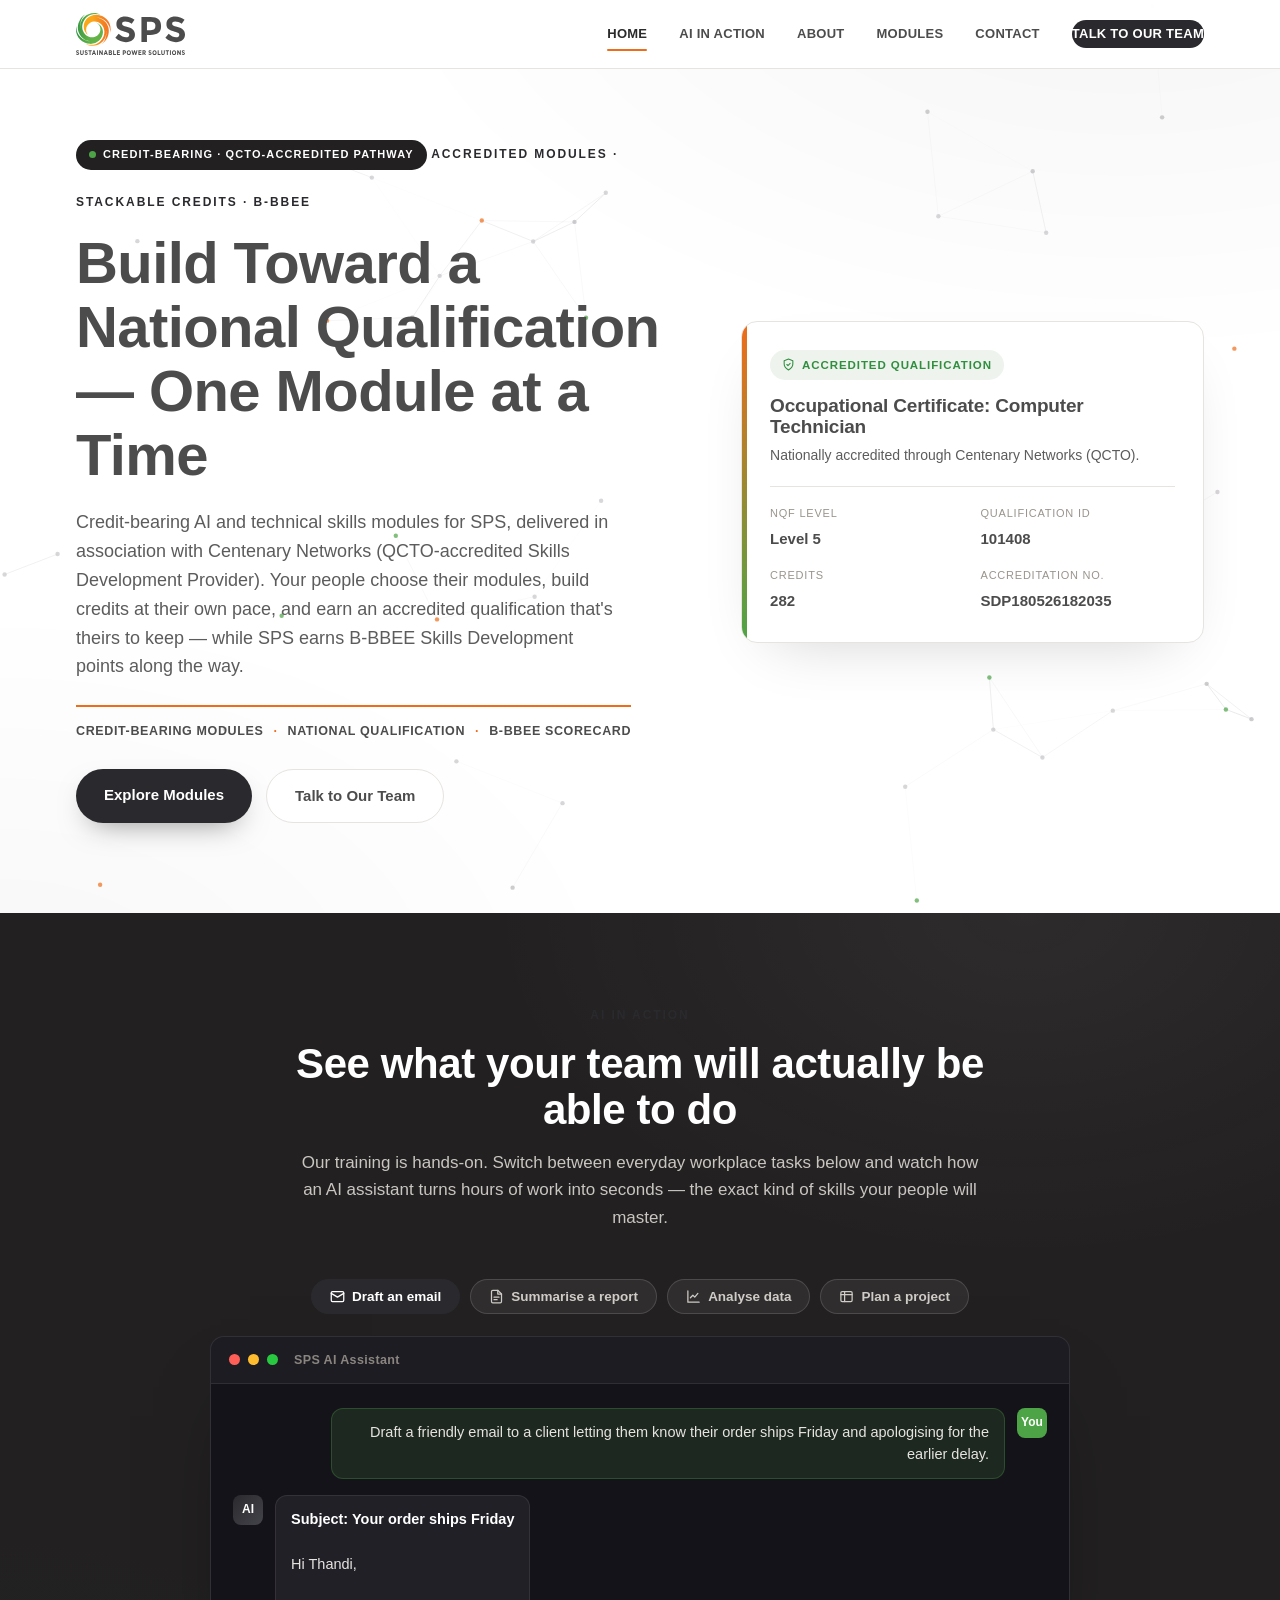
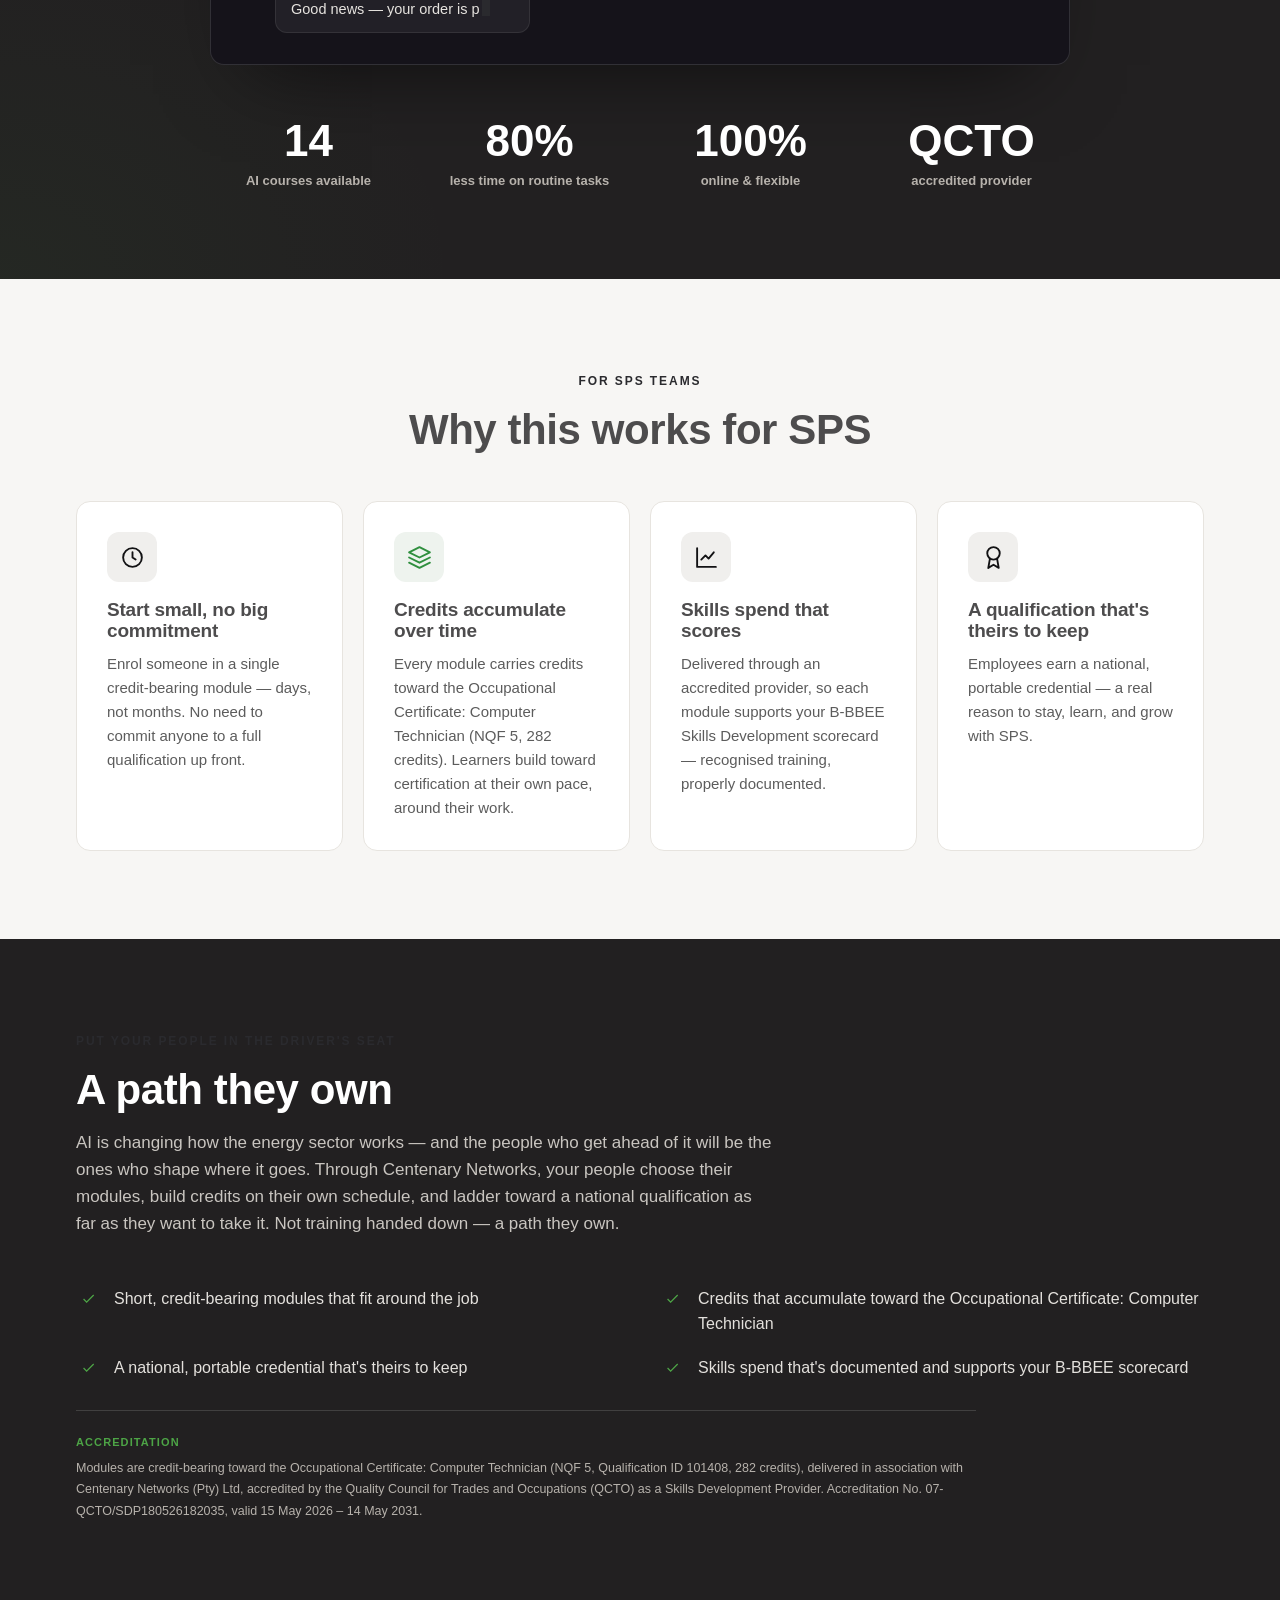
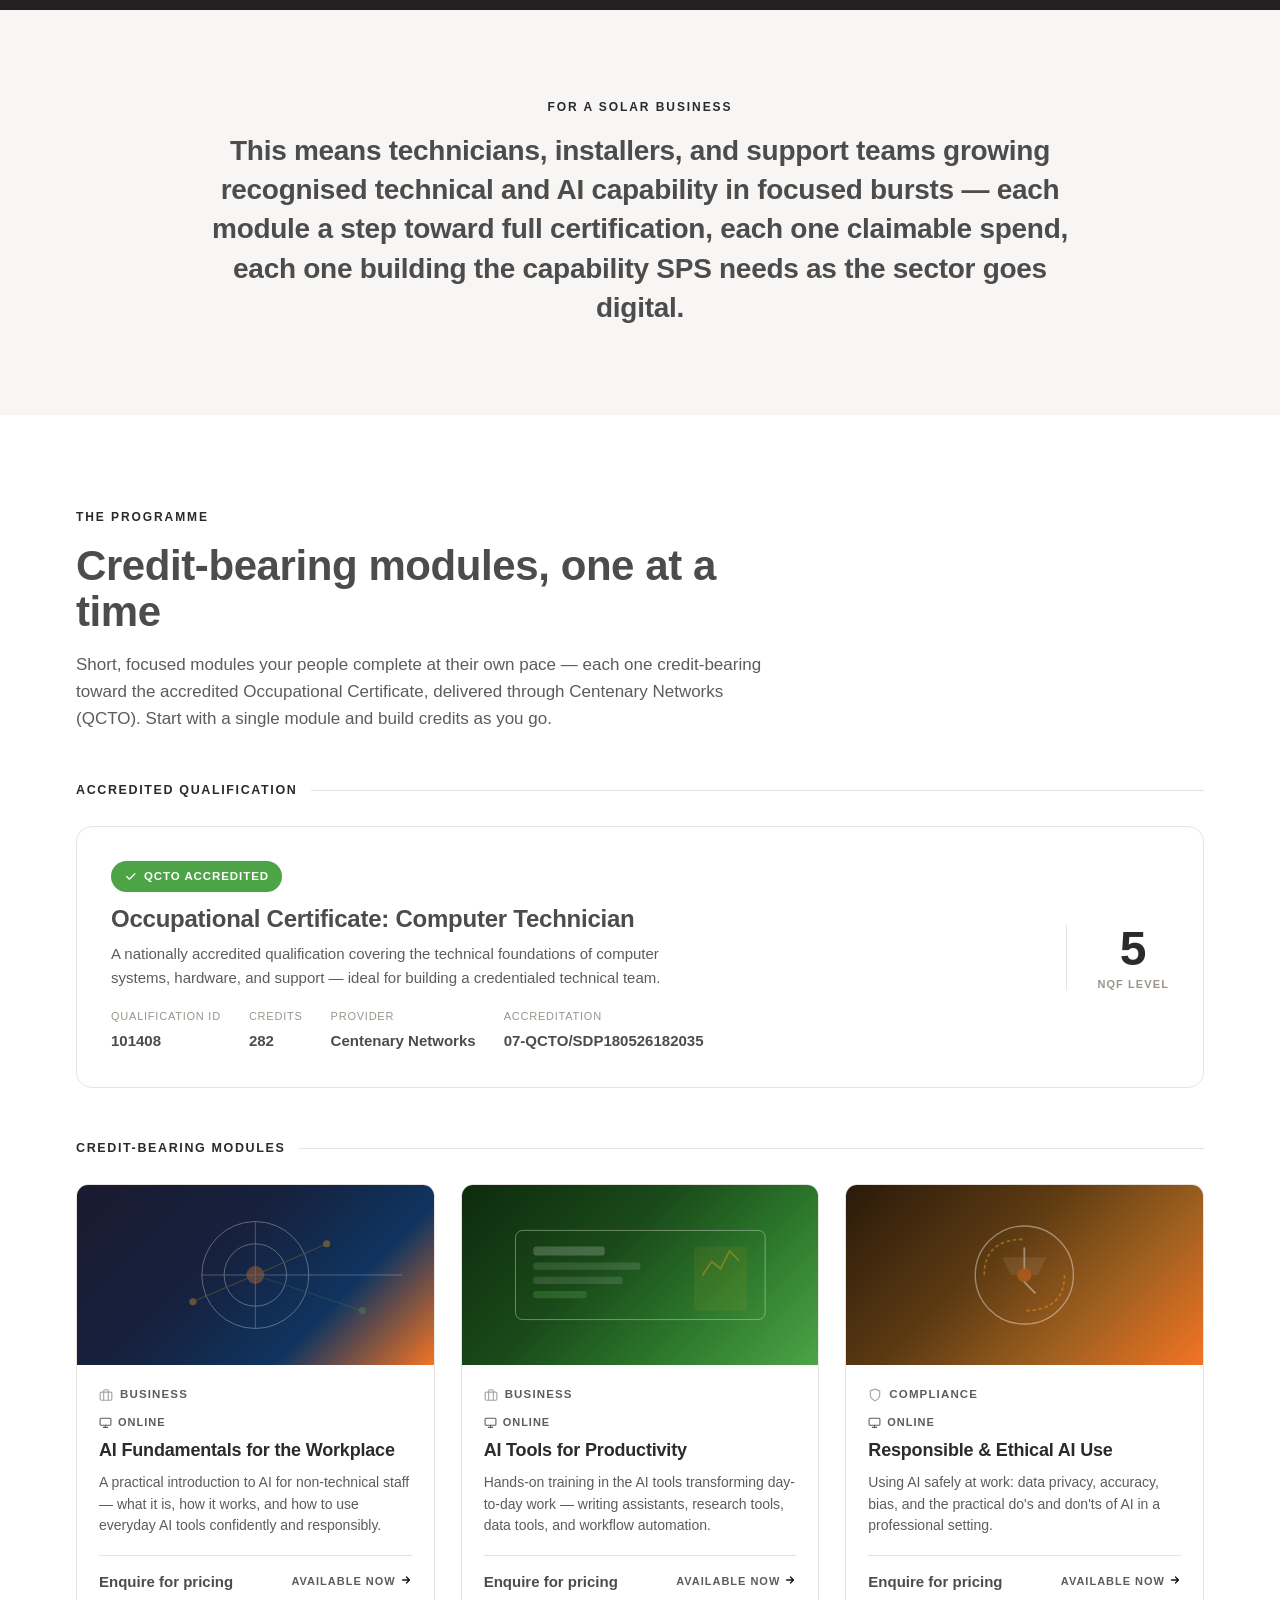
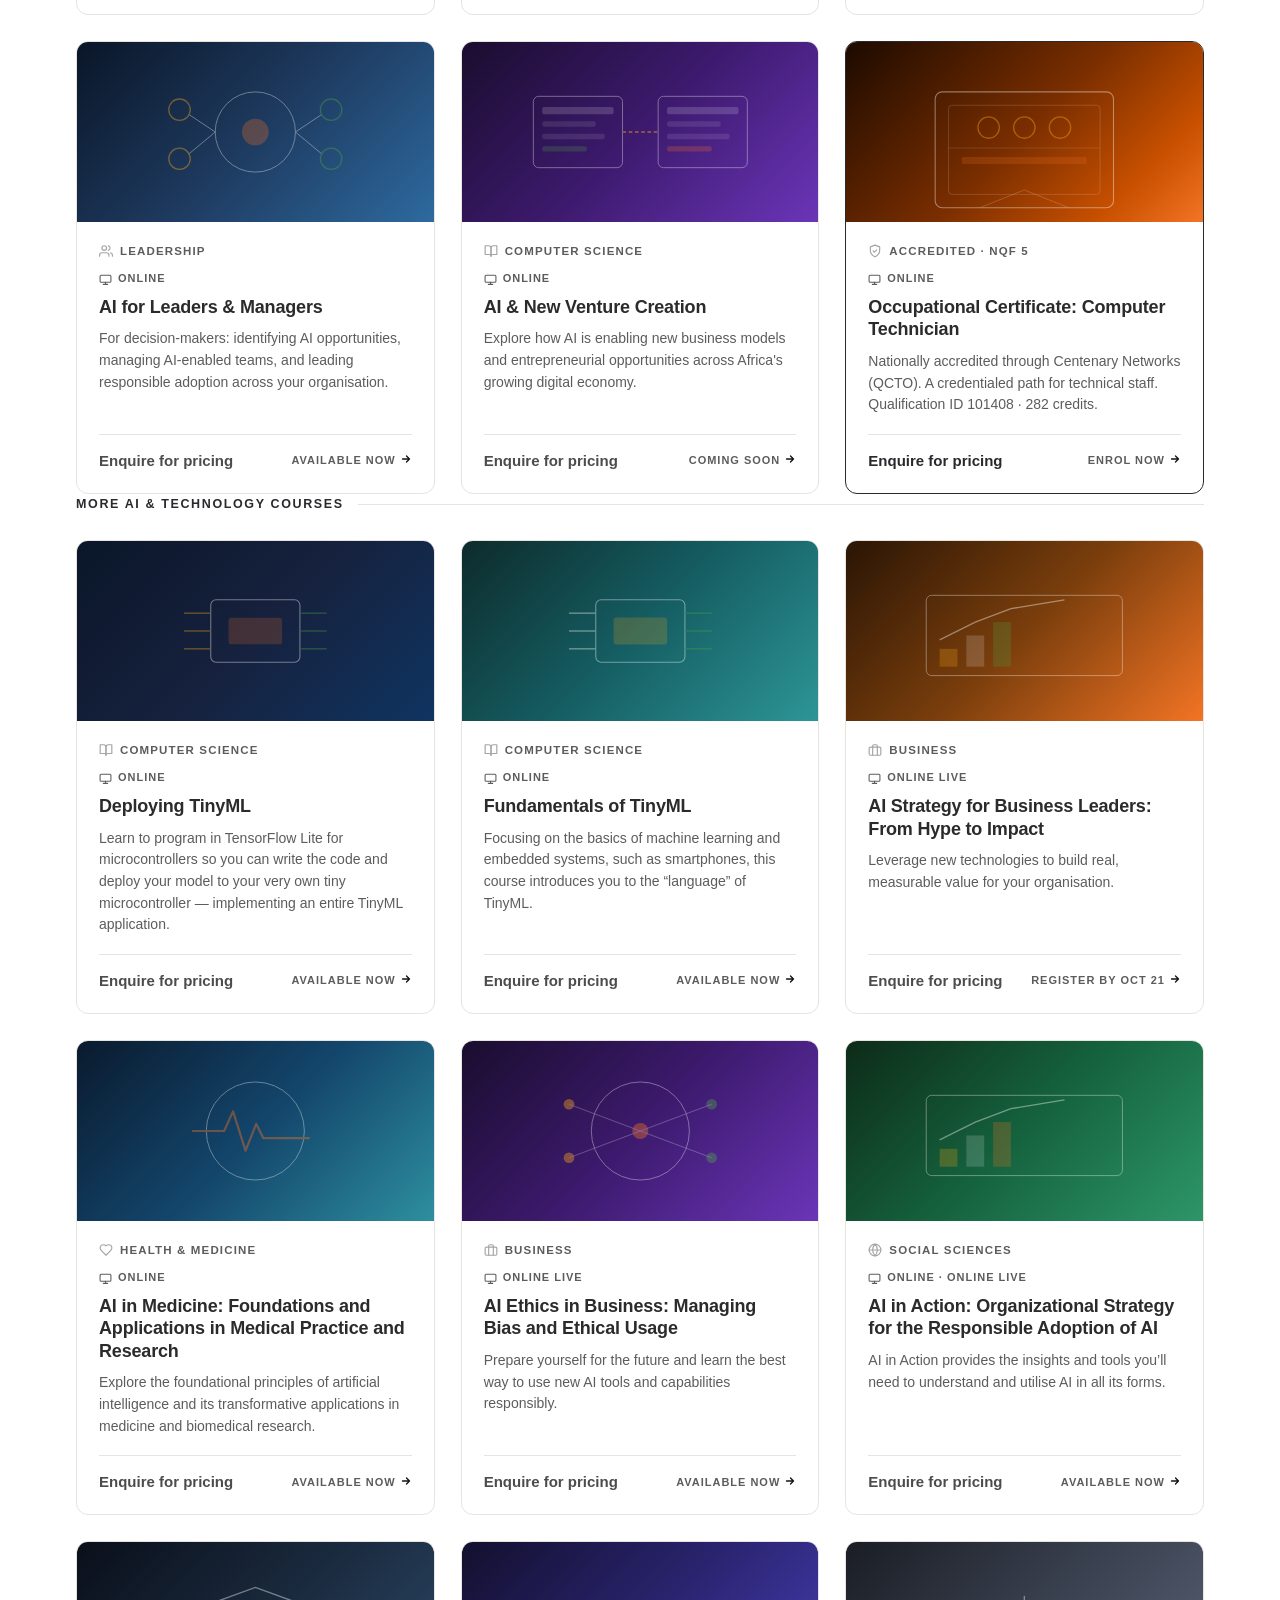
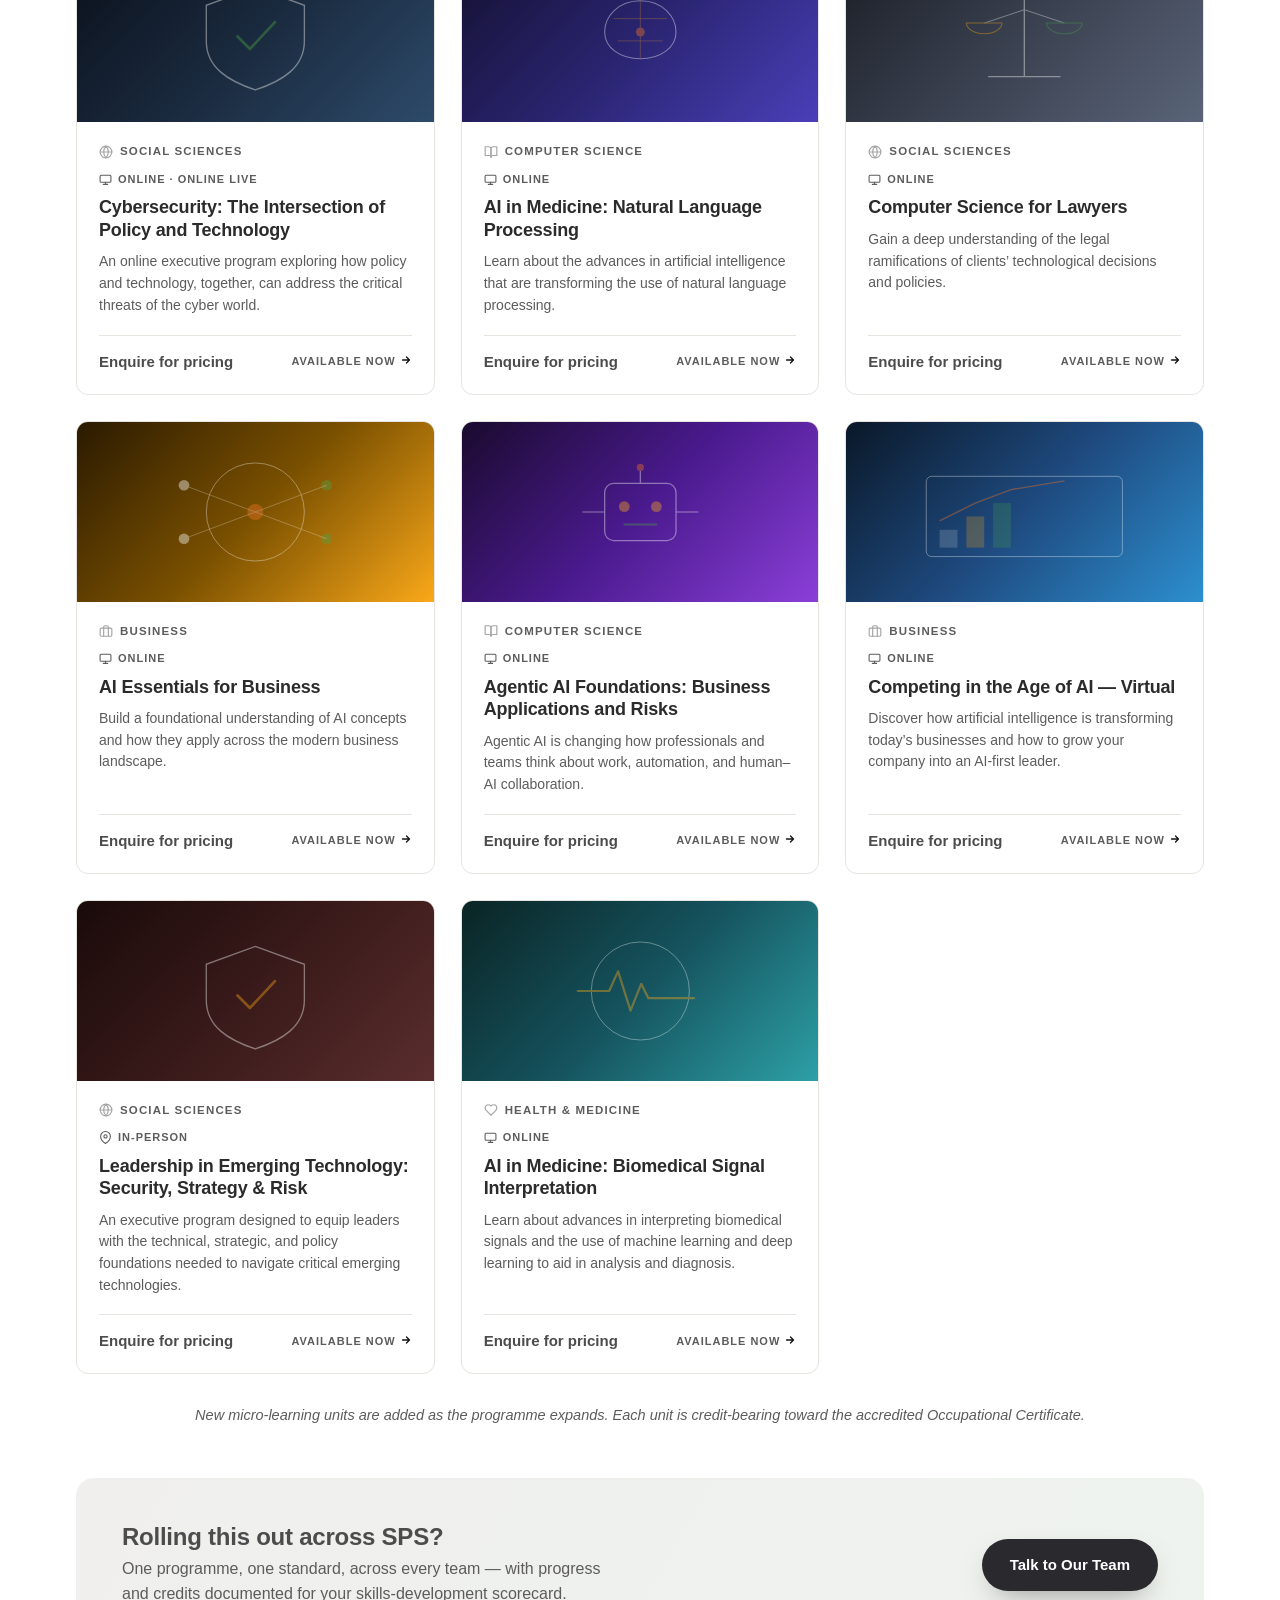
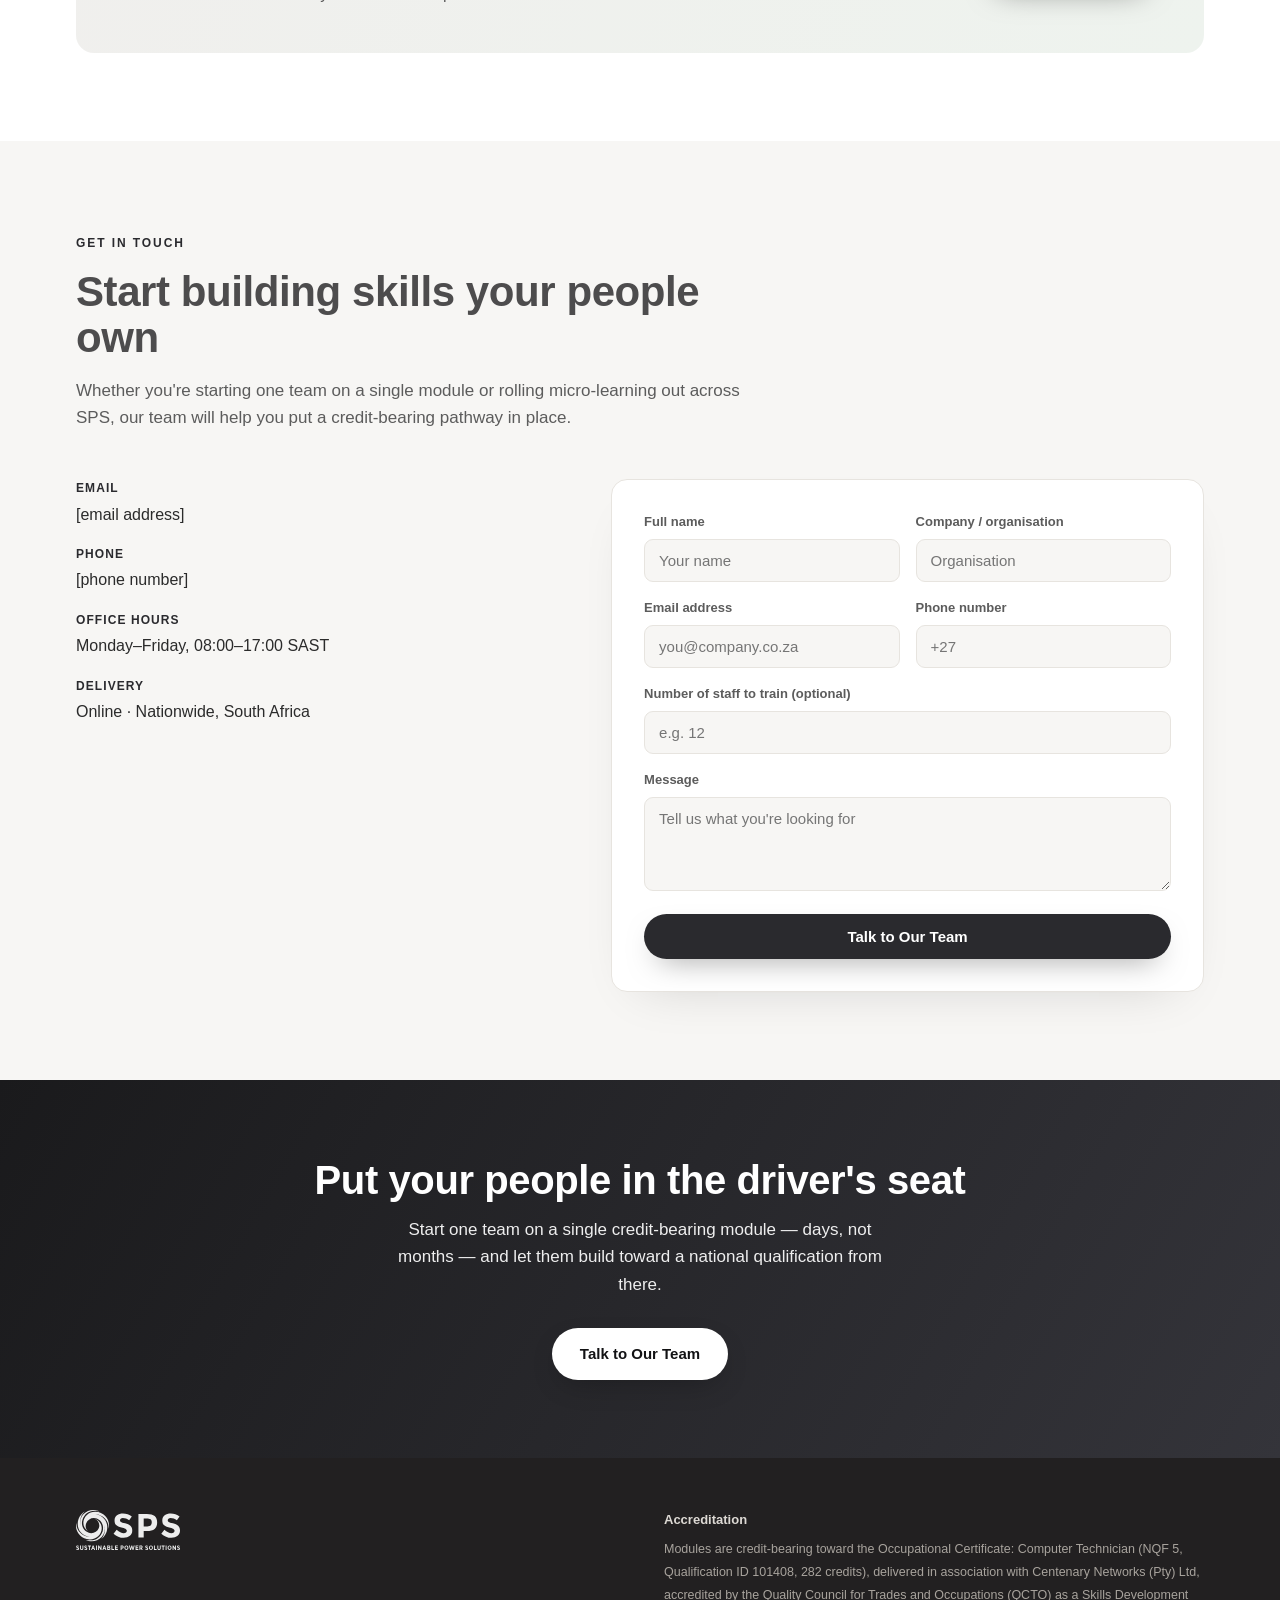
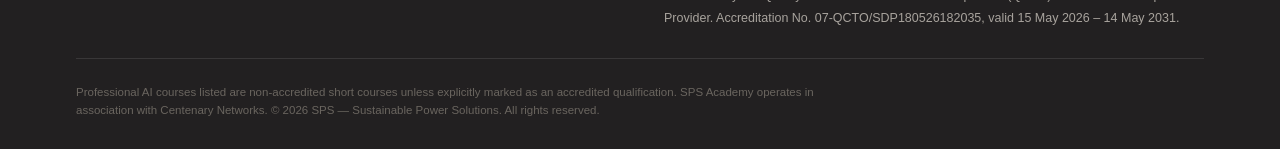
==== commit efd5a6cb: "Rework copy to boss spine: national qualification, 4 pillars, energy line Hero -> "Build Toward a Na" ====
--- a/index.html
+++ b/index.html
@@ -3,8 +3,8 @@
 <head>
 <meta charset="UTF-8">
 <meta name="viewport" content="width=device-width, initial-scale=1.0">
-<title>SPS Academy — Build Toward an Accredited Qualification</title>
-<meta name="description" content="Credit-bearing AI and technical skills modules for SPS teams, delivered in association with Centenary Networks (QCTO-accredited). Stack credits, ladder toward a full Occupational Certificate, and earn B-BBEE Skills Development points.">
+<title>SPS Academy — Build Toward a National Qualification</title>
+<meta name="description" content="Credit-bearing AI and technical skills modules for SPS, delivered in association with Centenary Networks (QCTO-accredited Skills Development Provider). Your people choose their modules, build credits at their own pace, and earn an accredited qualification that's theirs to keep — while SPS earns B-BBEE Skills Development points.">
 <style>
   :root{
     --ink:#2b2b2b;
@@ -85,7 +85,7 @@
   .sec-head p{color:var(--ink-soft);font-size:17px}
   .section-dark .sec-head p{color:#c9c5c0}
 
-  .features{display:grid;grid-template-columns:repeat(3,1fr);gap:24px}
+  .features{display:grid;grid-template-columns:repeat(4,1fr);gap:20px}
   .feat{background:#fff;border:1px solid var(--line);border-radius:14px;padding:30px;transition:transform .25s,box-shadow .25s}
   .feat:hover{transform:translateY(-5px);box-shadow:0 22px 46px -24px rgba(243,116,36,.4)}
   .feat .ico{width:50px;height:50px;border-radius:12px;display:grid;place-items:center;margin-bottom:18px;background:var(--orange-tint);color:var(--orange-deep)}
@@ -212,6 +212,12 @@
   /* ===== Monochrome theme: black / white / grey with sparing orange + green ===== */
   .hero-tagline{display:inline-flex;flex-wrap:wrap;align-items:center;gap:10px;font-size:12.5px;font-weight:700;letter-spacing:.05em;text-transform:uppercase;color:var(--grey);border-top:2px solid var(--accent);padding-top:14px;margin:-8px 0 28px}
   .hero-tagline i{color:var(--accent);font-style:normal}
+  .accred-note{margin-top:30px;padding-top:22px;border-top:1px solid rgba(255,255,255,.14);font-size:12.5px;line-height:1.7;color:#b7b2ac;max-width:900px}
+  .accred-note .lbl{display:block;text-transform:uppercase;letter-spacing:.1em;font-size:11px;font-weight:700;color:var(--accent-green);margin-bottom:6px}
+  .energy-line{max-width:900px;margin:0 auto;text-align:center}
+  .energy-line .eyebrow{display:block;margin-bottom:14px}
+  .energy-line p{font-size:clamp(20px,2.6vw,28px);font-weight:700;line-height:1.4;letter-spacing:-.01em;color:var(--grey)}
+  @media(max-width:980px){.features{grid-template-columns:1fr 1fr}}
   .hero{background:radial-gradient(110% 90% at 88% -10%,rgba(0,0,0,.045),transparent 55%),radial-gradient(90% 80% at 0% 110%,rgba(0,0,0,.03),transparent 55%),var(--bg)}
   .btn-primary{box-shadow:0 12px 30px -14px rgba(0,0,0,.5)}
   .btn-primary:hover{background:#000}
@@ -293,7 +299,7 @@
       <a href="#about">About</a>
       <a href="#courses">Modules</a>
       <a href="#contact">Contact</a>
-      <a href="#contact" class="nav-cta">Start Building</a>
+      <a href="#contact" class="nav-cta">Talk to Our Team</a>
     </div>
     <button class="nav-toggle" id="navToggle" aria-label="Menu"><svg viewBox="0 0 24 24" fill="none" stroke="currentColor" stroke-width="2" stroke-linecap="round" style="width:26px;height:26px;display:block"><path d="M3 6h18M3 12h18M3 18h18"/></svg></button>
   </div>
@@ -305,11 +311,11 @@
     <div>
       <span class="badge-live"><span class="dot"></span> Credit-Bearing · QCTO-Accredited Pathway</span>
       <span class="eyebrow">Accredited Modules · Stackable Credits · B-BBEE</span>
-      <h1>Build Toward an Accredited Qualification — One Module at a Time</h1>
-      <p class="lead">Credit-bearing AI and technical skills modules for SPS teams, delivered in association with Centenary Networks (QCTO-accredited). Staff learn at their own pace, stack credits as they go, and ladder toward a full Occupational Certificate — while you earn B-BBEE Skills Development points along the way.</p>
-      <div class="hero-tagline">Accredited <i>·</i> Internationally Aligned Curriculum <i>·</i> Boost Your Scorecard</div>
+      <h1>Build Toward a National Qualification — One Module at a Time</h1>
+      <p class="lead">Credit-bearing AI and technical skills modules for SPS, delivered in association with Centenary Networks (QCTO-accredited Skills Development Provider). Your people choose their modules, build credits at their own pace, and earn an accredited qualification that's theirs to keep — while SPS earns B-BBEE Skills Development points along the way.</p>
+      <div class="hero-tagline">Credit-Bearing Modules <i>·</i> National Qualification <i>·</i> B-BBEE Scorecard</div>
       <div class="btn-row">
-        <a href="#courses" class="btn btn-primary">Start Building</a>
+        <a href="#courses" class="btn btn-primary">Explore Modules</a>
         <a href="#contact" class="btn btn-ghost">Talk to Our Team</a>
       </div>
     </div>
@@ -360,16 +366,14 @@
 <section class="section-soft">
   <div class="wrap">
     <div class="sec-head center reveal">
-      <span class="eyebrow">Why this works for SPS</span>
-      <h2>Will AI replace you — or will you run it?</h2>
-      <p>AI is already changing every job in the energy sector. The people who stay relevant won't be the ones who waited — they'll be the ones who learned to use it first. Accredited, internationally aligned micro-learning through Centenary Networks (QCTO) lets your people build the skills to stay ahead — in short, focused bursts, at their own pace.</p>
+      <span class="eyebrow">For SPS Teams</span>
+      <h2>Why this works for SPS</h2>
     </div>
     <div class="features">
-      <div class="feat reveal"><div class="ico"><svg viewBox="0 0 24 24" fill="none" stroke="currentColor" stroke-width="1.8" stroke-linecap="round" stroke-linejoin="round"><circle cx="12" cy="12" r="9"/><path d="M12 7v5l3 2"/></svg></div><h3>Micro-learning, not marathons</h3><p>Short, focused lessons your people fit around their work — minutes, not months. No one comes off the job for a qualification they may never finish.</p></div>
-      <div class="feat reveal"><div class="ico"><svg viewBox="0 0 24 24" fill="none" stroke="currentColor" stroke-width="1.8" stroke-linecap="round" stroke-linejoin="round"><circle cx="12" cy="12" r="9"/><path d="M2.5 12h19M12 2.5c2.5 2.7 3.8 6 3.8 9.5S14.5 18.8 12 21.5C9.5 18.8 8.2 15.5 8.2 12S9.5 5.2 12 2.5Z"/></svg></div><h3>Internationally aligned, locally accredited</h3><p>Curriculum benchmarked to global standards, delivered through Centenary Networks (QCTO-accredited) — credible to your people and recognised nationally.</p></div>
-      <div class="feat reveal"><div class="ico"><svg viewBox="0 0 24 24" fill="none" stroke="currentColor" stroke-width="1.8" stroke-linecap="round" stroke-linejoin="round"><path d="M3 3v18h18"/><path d="m7 14 4-4 3 3 5-6"/></svg></div><h3>Boost your scorecard</h3><p>Delivered through an accredited provider, so training spend supports your skills development scorecard — recognised, documented, claimable.</p></div>
-      <div class="feat reveal"><div class="ico"><svg viewBox="0 0 24 24" fill="none" stroke="currentColor" stroke-width="1.8" stroke-linecap="round" stroke-linejoin="round"><path d="M12 3 3 8l9 5 9-5-9-5Z"/><path d="M3 8v6M12 13v7M7 10.5V16c0 1 2.2 2.2 5 2.2s5-1.2 5-2.2v-5.5"/></svg></div><h3>Credits that stack</h3><p>Every micro-learning unit is credit-bearing and builds over time toward a national qualification — so people progress at their own pace, as far as they want to take it.</p></div>
-      <div class="feat reveal"><div class="ico"><svg viewBox="0 0 24 24" fill="none" stroke="currentColor" stroke-width="1.8" stroke-linecap="round" stroke-linejoin="round"><path d="M17 21v-2a4 4 0 0 0-4-4H5a4 4 0 0 0-4 4v2"/><circle cx="9" cy="7" r="4"/><path d="M23 21v-2a4 4 0 0 0-3-3.87M16 3.13a4 4 0 0 1 0 7.75"/></svg></div><h3>For everyone</h3><p>Open to all your people — one programme, one standard, across every team.</p></div>
+      <div class="feat reveal"><div class="ico"><svg viewBox="0 0 24 24" fill="none" stroke="currentColor" stroke-width="1.8" stroke-linecap="round" stroke-linejoin="round"><circle cx="12" cy="12" r="9"/><path d="M12 7v5l3 2"/></svg></div><h3>Start small, no big commitment</h3><p>Enrol someone in a single credit-bearing module — days, not months. No need to commit anyone to a full qualification up front.</p></div>
+      <div class="feat reveal"><div class="ico"><svg viewBox="0 0 24 24" fill="none" stroke="currentColor" stroke-width="1.8" stroke-linecap="round" stroke-linejoin="round"><path d="M12 2 2 7l10 5 10-5-10-5Z"/><path d="M2 12l10 5 10-5M2 17l10 5 10-5"/></svg></div><h3>Credits accumulate over time</h3><p>Every module carries credits toward the Occupational Certificate: Computer Technician (NQF 5, 282 credits). Learners build toward certification at their own pace, around their work.</p></div>
+      <div class="feat reveal"><div class="ico"><svg viewBox="0 0 24 24" fill="none" stroke="currentColor" stroke-width="1.8" stroke-linecap="round" stroke-linejoin="round"><path d="M3 3v18h18"/><path d="m7 14 4-4 3 3 5-6"/></svg></div><h3>Skills spend that scores</h3><p>Delivered through an accredited provider, so each module supports your B-BBEE Skills Development scorecard — recognised training, properly documented.</p></div>
+      <div class="feat reveal"><div class="ico"><svg viewBox="0 0 24 24" fill="none" stroke="currentColor" stroke-width="1.8" stroke-linecap="round" stroke-linejoin="round"><circle cx="12" cy="8" r="6"/><path d="M15.5 13.5 17 22l-5-3-5 3 1.5-8.5"/></svg></div><h3>A qualification that's theirs to keep</h3><p>Employees earn a national, portable credential — a real reason to stay, learn, and grow with SPS.</p></div>
     </div>
   </div>
 </section>
@@ -378,15 +382,28 @@
   <div class="wrap">
     <div class="sec-head reveal">
       <span class="eyebrow">Put your people in the driver's seat</span>
-      <h2>The people who get ahead of AI will shape where it goes</h2>
-      <p>AI is changing how the energy sector works — and the people who get ahead of it will shape where it goes. Bite-sized, accredited micro-learning lets your people choose what to learn, build credits on their own schedule, and ladder toward a national qualification. Not training handed down — a path they own.</p>
+      <h2>A path they own</h2>
+      <p>AI is changing how the energy sector works — and the people who get ahead of it will be the ones who shape where it goes. Through Centenary Networks, your people choose their modules, build credits on their own schedule, and ladder toward a national qualification as far as they want to take it. Not training handed down — a path they own.</p>
     </div>
     <ul class="outcomes reveal">
-      <li>Short, credit-bearing units that fit around the job</li>
-      <li>Internationally aligned curriculum, accredited through Centenary Networks (QCTO)</li>
-      <li>Credits that stack toward a full Occupational Certificate</li>
-      <li>Training spend that boosts your B-BBEE Skills Development scorecard</li>
+      <li>Short, credit-bearing modules that fit around the job</li>
+      <li>Credits that accumulate toward the Occupational Certificate: Computer Technician</li>
+      <li>A national, portable credential that's theirs to keep</li>
+      <li>Skills spend that's documented and supports your B-BBEE scorecard</li>
     </ul>
+    <div class="accred-note reveal">
+      <span class="lbl">Accreditation</span>
+      Modules are credit-bearing toward the Occupational Certificate: Computer Technician (NQF 5, Qualification ID 101408, 282 credits), delivered in association with Centenary Networks (Pty) Ltd, accredited by the Quality Council for Trades and Occupations (QCTO) as a Skills Development Provider. Accreditation No. 07-QCTO/SDP180526182035, valid 15 May 2026 – 14 May 2031.
+    </div>
+  </div>
+</section>
+
+<section class="section-soft">
+  <div class="wrap">
+    <div class="energy-line reveal">
+      <span class="eyebrow">For a solar business</span>
+      <p>This means technicians, installers, and support teams growing recognised technical and AI capability in focused bursts — each module a step toward full certification, each one claimable spend, each one building the capability SPS needs as the sector goes digital.</p>
+    </div>
   </div>
 </section>
 
@@ -394,8 +411,8 @@
   <div class="wrap">
     <div class="sec-head reveal">
       <span class="eyebrow">The Programme</span>
-      <h2>Credit-bearing micro-learning, one module at a time</h2>
-      <p>Short, focused units your people complete at their own pace — each one credit-bearing toward the accredited Occupational Certificate, delivered through Centenary Networks (QCTO). Start with a single module and stack credits as you go.</p>
+      <h2>Credit-bearing modules, one at a time</h2>
+      <p>Short, focused modules your people complete at their own pace — each one credit-bearing toward the accredited Occupational Certificate, delivered through Centenary Networks (QCTO). Start with a single module and build credits as you go.</p>
     </div>
 
     <div class="course-band-label reveal"><span class="tag">Accredited Qualification</span><span class="ln"></span></div>
@@ -767,7 +784,7 @@
         </div>
         <div class="field"><label>Number of staff to train (optional)</label><input type="text" placeholder="e.g. 12"></div>
         <div class="field"><label>Message</label><textarea rows="4" placeholder="Tell us what you're looking for"></textarea></div>
-        <button class="btn btn-primary" style="width:100%">Start Building</button>
+        <button class="btn btn-primary" style="width:100%">Talk to Our Team</button>
       </form>
     </div>
   </div>
@@ -775,9 +792,9 @@
 
 <section class="cta-band">
   <div class="wrap">
-    <h2>Will AI replace your people — or will they run it?</h2>
-    <p>Put your team in the driver's seat with accredited micro-learning they can start today.</p>
-    <a href="#contact" class="btn btn-primary">Start Building</a>
+    <h2>Put your people in the driver's seat</h2>
+    <p>Start one team on a single credit-bearing module — days, not months — and let them build toward a national qualification from there.</p>
+    <a href="#contact" class="btn btn-primary">Talk to Our Team</a>
   </div>
 </section>
 
@@ -787,7 +804,7 @@
       <div class="foot-brand"><img src="sps-dark-logo.svg" alt="SPS — Sustainable Power Solutions"></div>
       <div class="foot-accred">
         <strong>Accreditation</strong>
-        <span>Micro-learning units are credit-bearing toward the Occupational Certificate: Computer Technician (NQF 5, Qualification ID 101408, 282 credits), delivered in association with Centenary Networks (Pty) Ltd, accredited by the Quality Council for Trades and Occupations (QCTO) as a Skills Development Provider. Accreditation No. 07-QCTO/SDP180526182035, valid 15 May 2026 – 14 May 2031.</span>
+        <span>Modules are credit-bearing toward the Occupational Certificate: Computer Technician (NQF 5, Qualification ID 101408, 282 credits), delivered in association with Centenary Networks (Pty) Ltd, accredited by the Quality Council for Trades and Occupations (QCTO) as a Skills Development Provider. Accreditation No. 07-QCTO/SDP180526182035, valid 15 May 2026 – 14 May 2031.</span>
       </div>
     </div>
     <p class="disclaimer">Professional AI courses listed are non-accredited short courses unless explicitly marked as an accredited qualification. SPS Academy operates in association with Centenary Networks. © 2026 SPS — Sustainable Power Solutions. All rights reserved.</p>
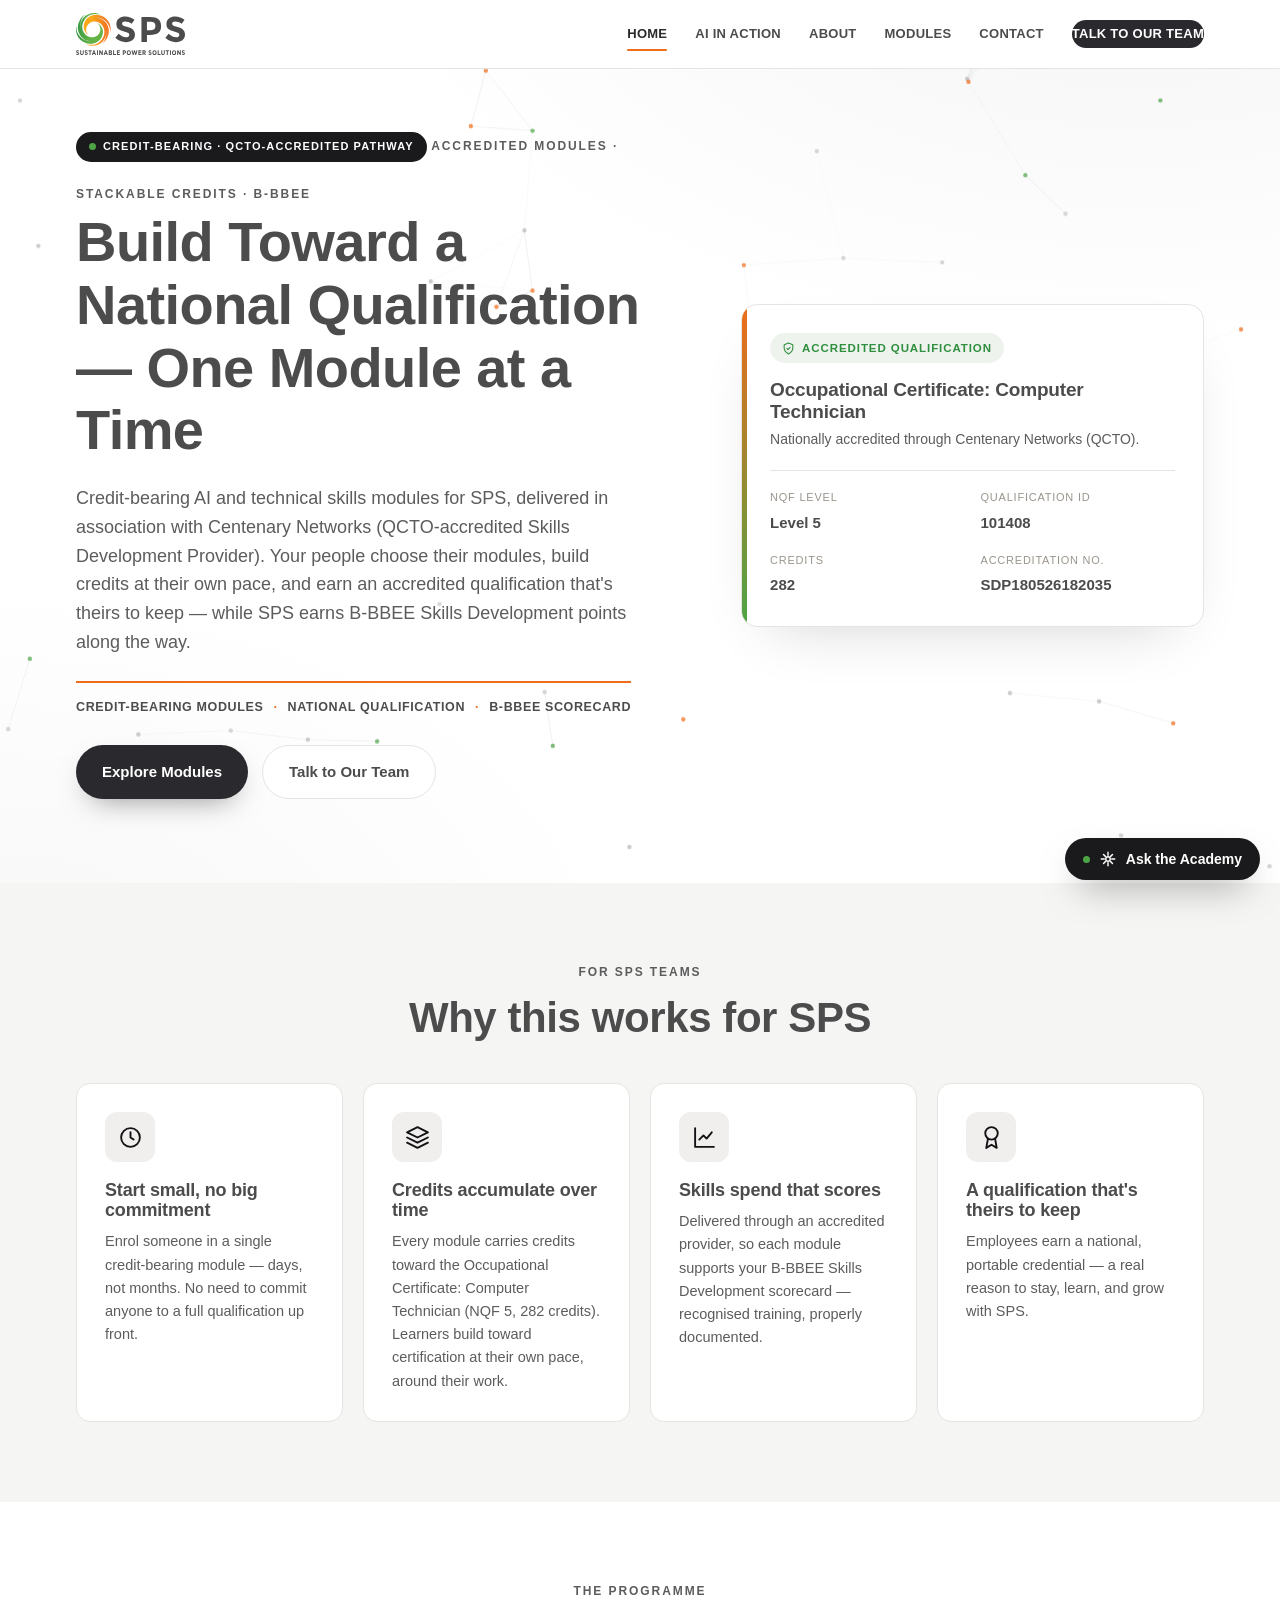
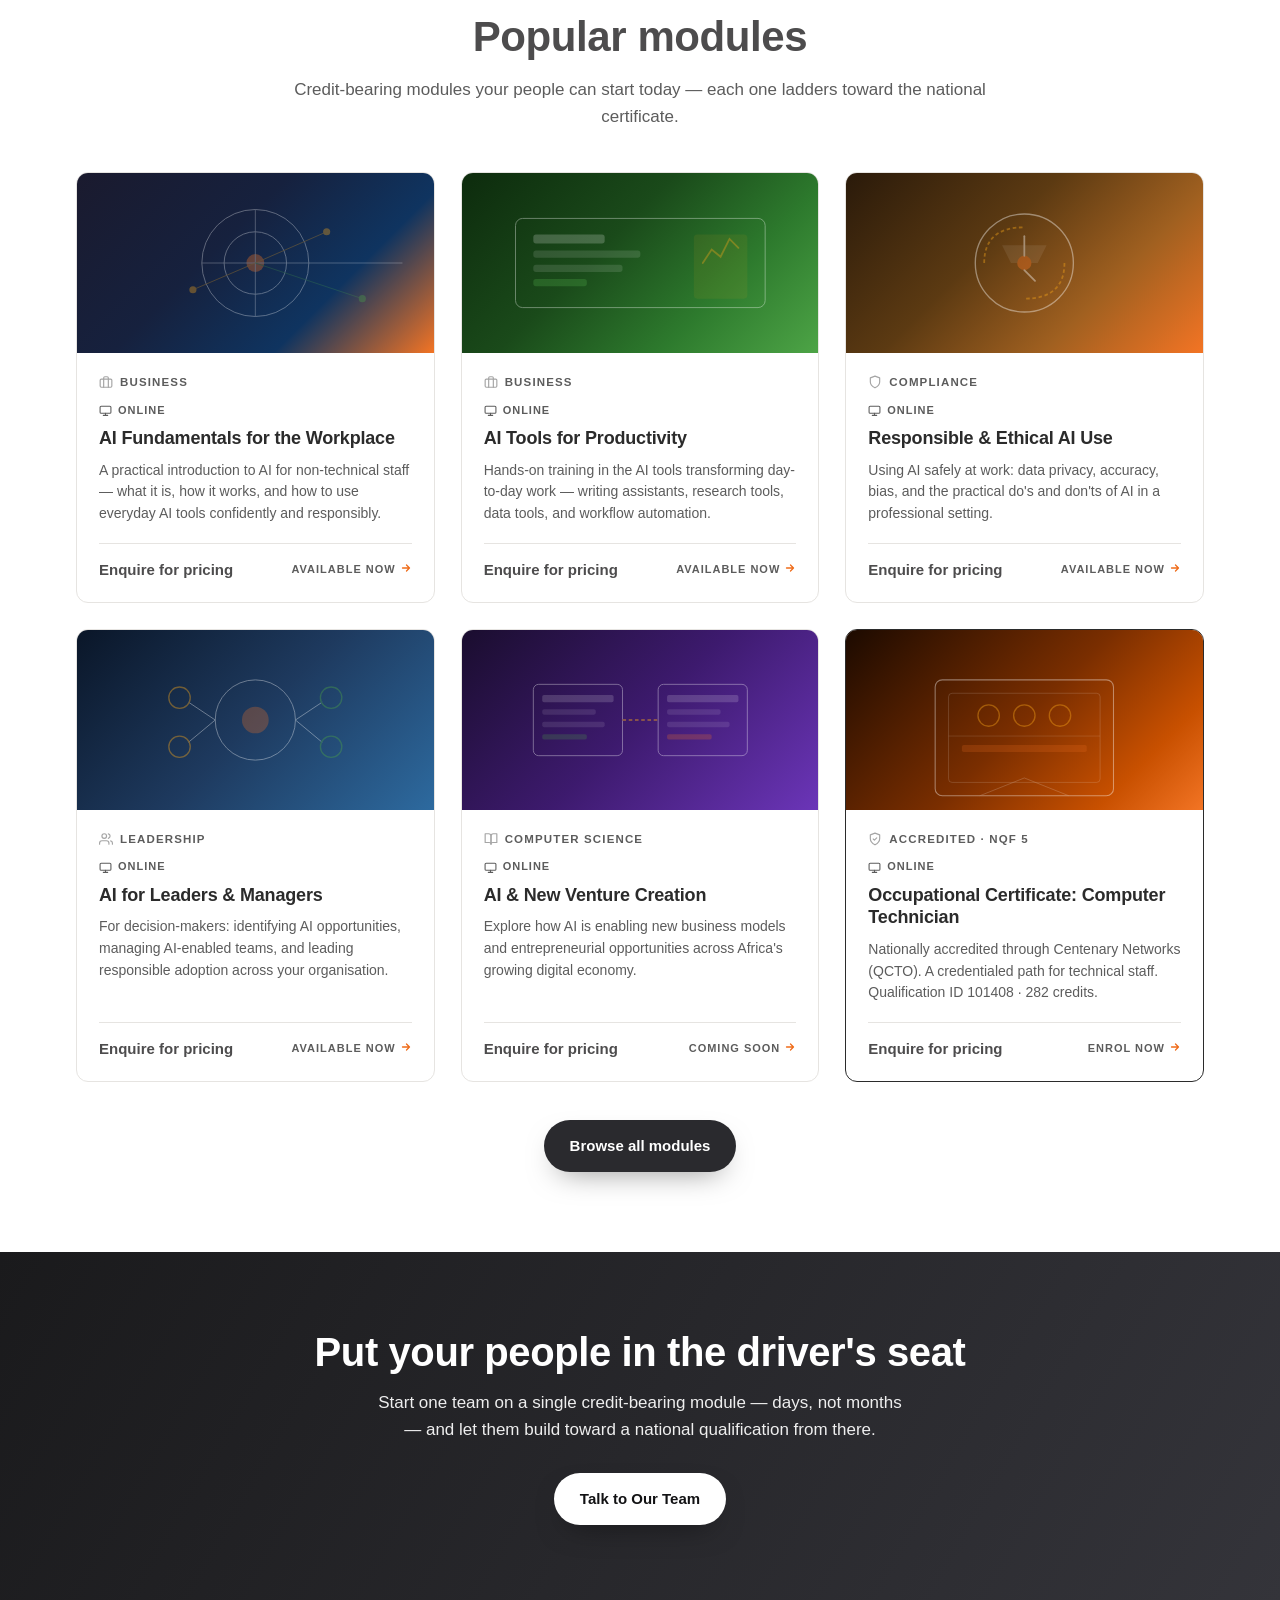
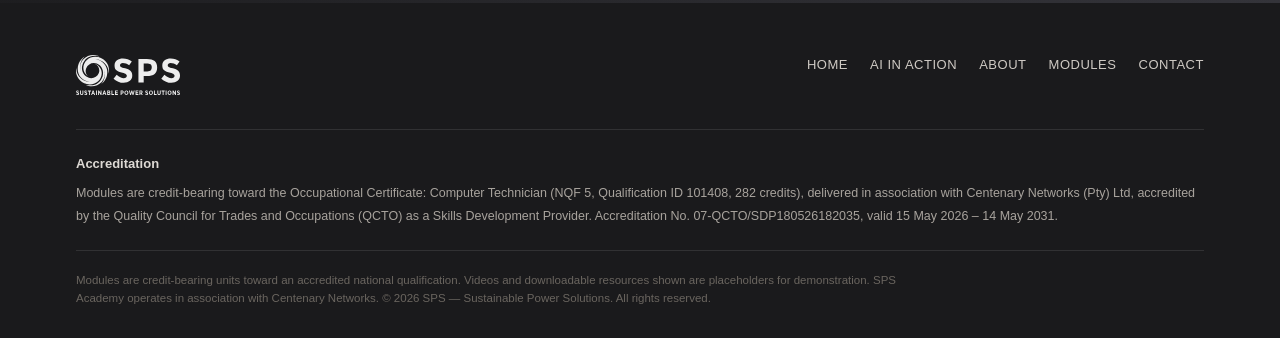
==== commit 47b4472e: "Convert to multi-page site with shared CSS/JS Split the single landing page into independent pages (" ====
--- a/index.html
+++ b/index.html
@@ -4,307 +4,24 @@
 <meta charset="UTF-8">
 <meta name="viewport" content="width=device-width, initial-scale=1.0">
 <title>SPS Academy — Build Toward a National Qualification</title>
-<meta name="description" content="Credit-bearing AI and technical skills modules for SPS, delivered in association with Centenary Networks (QCTO-accredited Skills Development Provider). Your people choose their modules, build credits at their own pace, and earn an accredited qualification that's theirs to keep — while SPS earns B-BBEE Skills Development points.">
-<style>
-  :root{
-    --ink:#2b2b2b;
-    --ink-soft:#5c5c5c;
-    --grey:#4d4c4d;
-    --bg:#ffffff;
-    --bg-soft:#f7f6f4;
-    --orange:#2a2a2e;        /* primary UI: charcoal (was orange) */
-    --orange-deep:#121214;   /* darker / hover (near-black) */
-    --orange-light:#43434a;
-    --orange-tint:#f0efed;   /* light grey chip bg */
-    --green:#4da446;
-    --green-deep:#2f8f3e;
-    --green-tint:#eef3ee;
-    --accent:#ef6c1a;        /* true orange — deliberate, sparing touches only */
-    --accent-green:#4da446;  /* green — sparing touches only */
-    --line:#e7e4df;
-    --dark:#222021;
-    --max:1180px;
-  }
-  *{box-sizing:border-box;margin:0;padding:0}
-  html{scroll-behavior:smooth;scroll-padding-top:78px}
-  body{font-family:"Inter",-apple-system,BlinkMacSystemFont,"Segoe UI",Roboto,sans-serif;color:var(--ink);background:var(--bg);line-height:1.6;-webkit-font-smoothing:antialiased;overflow-x:hidden}
-  img,svg,canvas{max-width:100%}
-  h1,h2,h3,h4{font-weight:800;line-height:1.1;letter-spacing:-.01em;color:var(--grey)}
-  .wrap{max-width:var(--max);margin:0 auto;padding:0 26px}
-  .eyebrow{text-transform:uppercase;letter-spacing:.16em;font-size:12px;font-weight:700;color:var(--orange)}
-  a{color:inherit;text-decoration:none}
-
-  /* NAV */
-  nav{position:fixed;top:0;left:0;right:0;z-index:100;background:rgba(255,255,255,.96);backdrop-filter:blur(10px);border-bottom:1px solid var(--line);transition:box-shadow .3s}
-  nav.scrolled{box-shadow:0 4px 22px -12px rgba(0,0,0,.18)}
-  .nav-inner{max-width:var(--max);margin:0 auto;padding:13px 26px;display:flex;align-items:center;justify-content:space-between}
-  .brand img{height:42px;display:block}
-  .nav-links{display:flex;gap:32px;align-items:center}
-  .nav-links a{color:var(--grey);font-size:14px;font-weight:600;letter-spacing:.02em;transition:color .2s;position:relative;padding:4px 0;text-transform:uppercase;font-size:13px}
-  .nav-links a:hover{color:var(--orange)}
-  .nav-links a.active{color:var(--orange)}
-  .nav-links a.active::after{content:"";position:absolute;left:0;right:0;bottom:-3px;height:2.5px;background:var(--orange);border-radius:2px}
-  .nav-cta{background:var(--orange);color:#fff!important;padding:10px 20px;border-radius:30px;font-weight:700!important;transition:background .2s,transform .2s}
-  .nav-cta:hover{background:var(--orange-deep);transform:translateY(-1px)}
-  .nav-cta::after{display:none!important}
-  .nav-toggle{display:none;background:none;border:0;color:var(--grey);font-size:26px;cursor:pointer}
-
-  /* HERO */
-  .hero{padding:140px 0 90px;position:relative;overflow:hidden;background:
-    radial-gradient(110% 90% at 88% -10%,rgba(243,116,36,.10),transparent 55%),
-    radial-gradient(90% 80% at 0% 110%,rgba(77,164,70,.10),transparent 55%),
-    var(--bg)}
-  .hero-grid{display:grid;grid-template-columns:1.25fr .95fr;gap:56px;align-items:center}
-  .hero h1{font-size:clamp(36px,5vw,58px);margin:18px 0 22px;color:var(--grey)}
-  .hero h1 .o{color:var(--orange)}
-  .hero p.lead{font-size:18px;color:var(--ink-soft);max-width:540px;margin-bottom:32px}
-  .btn-row{display:flex;gap:14px;flex-wrap:wrap}
-  .btn{display:inline-block;padding:14px 28px;border-radius:30px;font-weight:700;font-size:15px;transition:transform .2s,background .2s,box-shadow .2s;cursor:pointer;border:0}
-  .btn-primary{background:var(--orange);color:#fff;box-shadow:0 10px 30px -10px rgba(243,116,36,.65)}
-  .btn-primary:hover{transform:translateY(-2px);background:var(--orange-deep)}
-  .btn-ghost{background:#fff;color:var(--grey);border:1.5px solid var(--line)}
-  .btn-ghost:hover{border-color:var(--orange);color:var(--orange)}
-
-  .accred-card{background:#fff;border:1px solid var(--line);border-radius:16px;padding:28px;box-shadow:0 24px 60px -30px rgba(0,0,0,.2);position:relative;overflow:hidden}
-  .accred-card::before{content:"";position:absolute;left:0;top:0;bottom:0;width:5px;background:linear-gradient(var(--orange),var(--green))}
-  .accred-card .badge{display:inline-flex;align-items:center;gap:7px;background:var(--green-tint);color:var(--green-deep);font-size:11.5px;font-weight:700;text-transform:uppercase;letter-spacing:.08em;padding:6px 12px;border-radius:30px;margin-bottom:16px}
-  .accred-card .badge svg{flex:0 0 auto}
-  .accred-card h3{font-size:19px;margin-bottom:6px}
-  .accred-card .qual{color:var(--ink-soft);font-size:14px;margin-bottom:20px}
-  .accred-card .meta{display:grid;grid-template-columns:1fr 1fr;gap:16px;border-top:1px solid var(--line);padding-top:18px}
-  .accred-card .meta div span{display:block;font-size:11px;text-transform:uppercase;letter-spacing:.07em;color:#9a948c;margin-bottom:3px}
-  .accred-card .meta div strong{font-size:15px;color:var(--grey)}
-
-  section{padding:88px 0}
-  .section-soft{background:var(--bg-soft)}
-  .section-dark{background:var(--dark);color:#fff}
-  .section-dark h2,.section-dark h3{color:#fff}
-  .sec-head{max-width:700px;margin-bottom:48px}
-  .sec-head.center{margin-left:auto;margin-right:auto;text-align:center}
-  .sec-head h2{font-size:clamp(28px,3.6vw,42px);margin:14px 0 16px}
-  .sec-head p{color:var(--ink-soft);font-size:17px}
-  .section-dark .sec-head p{color:#c9c5c0}
-
-  .features{display:grid;grid-template-columns:repeat(4,1fr);gap:20px}
-  .feat{background:#fff;border:1px solid var(--line);border-radius:14px;padding:30px;transition:transform .25s,box-shadow .25s}
-  .feat:hover{transform:translateY(-5px);box-shadow:0 22px 46px -24px rgba(243,116,36,.4)}
-  .feat .ico{width:50px;height:50px;border-radius:12px;display:grid;place-items:center;margin-bottom:18px;background:var(--orange-tint);color:var(--orange-deep)}
-  .feat .ico svg{width:25px;height:25px}
-  .feat:nth-child(2) .ico{background:var(--green-tint);color:var(--green-deep)}
-  .feat h3{font-size:19px;margin-bottom:10px}
-  .feat p{color:var(--ink-soft);font-size:15px}
-
-  .outcomes{display:grid;grid-template-columns:1fr 1fr;gap:18px 40px;list-style:none;margin-top:10px}
-  .outcomes li{display:flex;gap:14px;align-items:flex-start;font-size:16px;color:#e4e1dd}
-  .outcomes li::before{content:"";flex:0 0 24px;height:24px;margin-top:1px;border-radius:50%;background:var(--orange);-webkit-mask:url("data:image/svg+xml;utf8,<svg xmlns='http://www.w3.org/2000/svg' viewBox='0 0 24 24'><path fill='black' d='M9 16.2 4.8 12l-1.4 1.4L9 19 21 7l-1.4-1.4z'/></svg>") center/15px no-repeat;mask:url("data:image/svg+xml;utf8,<svg xmlns='http://www.w3.org/2000/svg' viewBox='0 0 24 24'><path fill='black' d='M9 16.2 4.8 12l-1.4 1.4L9 19 21 7l-1.4-1.4z'/></svg>") center/15px no-repeat}
-
-  /* course band labels */
-  .course-band-label{display:flex;align-items:center;gap:14px;margin:0 0 26px}
-  .course-band-label .ln{height:1px;background:var(--line);flex:1}
-  .course-band-label .tag{font-size:12.5px;font-weight:800;text-transform:uppercase;letter-spacing:.13em;color:var(--orange)}
-
-  /* accredited feature banner */
-  .accredited-feature{background:linear-gradient(120deg,#fff,#fdf6f0);border:1.5px solid var(--orange);border-radius:16px;padding:34px;display:grid;grid-template-columns:1fr auto;gap:30px;align-items:center;margin-bottom:50px}
-  .accredited-feature .badge{display:inline-flex;align-items:center;gap:7px;background:var(--orange);color:#fff;font-size:11.5px;font-weight:700;text-transform:uppercase;letter-spacing:.08em;padding:6px 13px;border-radius:30px;margin-bottom:14px}
-  .accredited-feature h3{font-size:24px;margin-bottom:10px}
-  .accredited-feature p{color:var(--ink-soft);font-size:15px;max-width:560px;margin-bottom:18px}
-  .qual-meta{display:flex;gap:28px;flex-wrap:wrap}
-  .qual-meta div span{display:block;font-size:11px;text-transform:uppercase;letter-spacing:.07em;color:#9a948c;margin-bottom:2px}
-  .qual-meta div strong{font-size:15px;color:var(--grey)}
-  .accredited-feature .side{text-align:center;border-left:1px solid var(--line);padding-left:30px}
-  .accredited-feature .side .nqf{font-size:48px;font-weight:800;color:var(--orange);line-height:1}
-  .accredited-feature .side .nqf small{display:block;font-size:11px;letter-spacing:.1em;text-transform:uppercase;color:#9a948c;margin-top:6px;font-weight:700}
-
-  /* Harvard-style image-led course cards */
-  .course-grid{display:grid;grid-template-columns:repeat(3,1fr);gap:26px}
-  .ccard{background:#fff;border:1px solid var(--line);border-radius:12px;overflow:hidden;transition:transform .22s,box-shadow .22s;display:flex;flex-direction:column}
-  .ccard:hover{transform:translateY(-5px);box-shadow:0 22px 48px -22px rgba(0,0,0,.22)}
-  .ccard-img{height:180px;position:relative;overflow:hidden;flex:0 0 auto}
-  .ccard-img-inner{position:absolute;inset:0;background-size:cover;background-position:center;transition:transform .4s ease}
-  .ccard:hover .ccard-img-inner{transform:scale(1.04)}
-  .ccard-body{padding:20px 22px;flex:1;display:flex;flex-direction:column}
-  .ccard-cat{display:flex;align-items:center;gap:7px;font-size:11.5px;font-weight:700;text-transform:uppercase;letter-spacing:.1em;color:var(--ink-soft);margin-bottom:10px}
-  .ccard-cat svg{opacity:.55}
-  .ccard-mode{display:flex;align-items:center;gap:6px;font-size:11px;font-weight:700;text-transform:uppercase;letter-spacing:.09em;color:var(--ink-soft);margin-bottom:8px}
-  .ccard h4{font-size:18px;line-height:1.25;margin-bottom:10px;color:var(--orange-deep);font-weight:800}
-  .ccard p{color:var(--ink-soft);font-size:14px;line-height:1.55;flex:1;margin-bottom:18px}
-  .ccard-foot{display:flex;justify-content:space-between;align-items:center;border-top:1px solid var(--line);padding-top:14px;margin-top:auto}
-  .ccard-foot .price{font-size:15px;font-weight:800;color:var(--grey)}
-  .ccard-foot .avail{font-size:11px;font-weight:700;text-transform:uppercase;letter-spacing:.09em;color:var(--ink-soft)}
-  .ccard.featured .ccard-img{height:220px}
-  .ccard.accred-card-wrap{border-color:var(--orange)}
-  .ccard.accred-card-wrap .ccard-foot .price{color:var(--orange)}
-  /* real-photo banners (set via JS; gradient+svg remain as graceful fallback) */
-  .ccard-img.has-photo svg{display:none}
-  .ccard-img.has-photo::after{content:"";position:absolute;inset:0;background:linear-gradient(180deg,rgba(20,18,24,.05) 45%,rgba(20,18,24,.35));pointer-events:none}
-  .ccard-img.has-photo::before{content:"";position:absolute;left:0;top:0;bottom:0;width:4px;z-index:2;background:linear-gradient(var(--orange),var(--green))}
-
-  .soon-note{text-align:center;color:var(--ink-soft);font-size:14.5px;margin-top:30px;font-style:italic}
-
-  .corp{background:linear-gradient(120deg,var(--orange-tint),var(--green-tint));border-radius:18px;padding:46px;display:flex;justify-content:space-between;align-items:center;gap:30px;flex-wrap:wrap;margin-top:50px}
-  .corp h3{font-size:24px;margin-bottom:6px;color:var(--grey)}
-  .corp p{color:var(--ink-soft);max-width:480px}
-
-  .contact-grid{display:grid;grid-template-columns:.9fr 1.1fr;gap:50px}
-  .contact-info p{margin-bottom:18px;font-size:16px}
-  .contact-info .lbl{font-size:12px;text-transform:uppercase;letter-spacing:.09em;color:var(--orange);font-weight:700;display:block;margin-bottom:3px}
-  .form{background:#fff;border:1px solid var(--line);border-radius:16px;padding:32px;box-shadow:0 20px 50px -30px rgba(0,0,0,.18)}
-  .form .field{margin-bottom:16px}
-  .form label{display:block;font-size:13px;font-weight:700;margin-bottom:6px;color:var(--ink-soft)}
-  .form input,.form textarea{width:100%;padding:12px 14px;border:1px solid var(--line);border-radius:9px;font-family:inherit;font-size:15px;background:var(--bg-soft)}
-  .form input:focus,.form textarea:focus{outline:2px solid var(--orange);border-color:var(--orange);background:#fff}
-  .form .two{display:grid;grid-template-columns:1fr 1fr;gap:16px}
-
-  .cta-band{background:linear-gradient(120deg,var(--orange-deep),var(--orange-light));color:#fff;text-align:center;padding:78px 0}
-  .cta-band h2{font-size:clamp(28px,3.6vw,40px);margin-bottom:14px;color:#fff}
-  .cta-band p{color:rgba(255,255,255,.92);font-size:17px;margin-bottom:30px;max-width:520px;margin-left:auto;margin-right:auto}
-  .cta-band .btn-primary{background:#fff;color:var(--orange-deep);box-shadow:0 10px 30px -10px rgba(0,0,0,.3)}
-  .cta-band .btn-primary:hover{background:var(--dark);color:#fff}
-
-  footer{background:var(--dark);color:#a8a39d;padding:52px 0 30px;font-size:14px}
-  .foot-top{display:flex;justify-content:space-between;gap:30px;flex-wrap:wrap;border-bottom:1px solid rgba(255,255,255,.1);padding-bottom:28px;margin-bottom:24px}
-  .foot-brand img{height:40px;filter:brightness(0) invert(1);opacity:.92}
-  .foot-accred{max-width:540px}
-  .foot-accred strong{color:#ddd9d4;display:block;margin-bottom:6px;font-size:13px}
-  .foot-accred span{font-size:12.5px;line-height:1.7}
-  .disclaimer{font-size:11.5px;color:#6a655f;max-width:780px;line-height:1.6}
-
-  /* HERO neural canvas */
-  #neural{position:absolute;inset:0;width:100%;height:100%;z-index:0;pointer-events:none}
-  .hero-grid{position:relative;z-index:1}
-  .hero .badge-live{display:inline-flex;align-items:center;gap:7px;background:var(--dark);color:#fff;font-size:11px;font-weight:700;text-transform:uppercase;letter-spacing:.1em;padding:6px 13px;border-radius:30px;margin-bottom:18px}
-  .hero .badge-live .dot{width:7px;height:7px;border-radius:50%;background:var(--green);box-shadow:0 0 0 0 rgba(77,164,70,.7);animation:pulse 1.8s infinite}
-  @keyframes pulse{0%{box-shadow:0 0 0 0 rgba(77,164,70,.6)}70%{box-shadow:0 0 0 8px rgba(77,164,70,0)}100%{box-shadow:0 0 0 0 rgba(77,164,70,0)}}
-
-  /* AI IN ACTION */
-  .ai-action{position:relative;overflow:hidden}
-  .ai-action::before{content:"";position:absolute;inset:0;background:radial-gradient(70% 60% at 80% 0%,rgba(243,116,36,.16),transparent 60%),radial-gradient(60% 60% at 0% 100%,rgba(77,164,70,.14),transparent 60%);pointer-events:none}
-  .ai-action .wrap{position:relative;z-index:1}
-  .ai-demo{max-width:860px;margin:0 auto}
-  .ai-demo-tabs{display:flex;flex-wrap:wrap;gap:10px;justify-content:center;margin-bottom:22px}
-  .ai-tab{background:rgba(255,255,255,.06);color:#cfcbc6;border:1px solid rgba(255,255,255,.14);padding:9px 18px;border-radius:30px;font-family:inherit;font-size:13.5px;font-weight:600;cursor:pointer;transition:all .2s}
-  .ai-tab:hover{border-color:var(--orange);color:#fff}
-  .ai-tab.active{background:var(--orange);border-color:var(--orange);color:#fff}
-  .ai-window{background:#15131a;border:1px solid rgba(255,255,255,.12);border-radius:14px;overflow:hidden;box-shadow:0 40px 80px -40px rgba(0,0,0,.6)}
-  .ai-window-bar{display:flex;align-items:center;gap:8px;padding:13px 18px;background:rgba(255,255,255,.04);border-bottom:1px solid rgba(255,255,255,.08)}
-  .ai-window-bar i{width:11px;height:11px;border-radius:50%;display:block}
-  .ai-window-bar i:nth-child(1){background:#ff5f57}.ai-window-bar i:nth-child(2){background:#febc2e}.ai-window-bar i:nth-child(3){background:#28c840}
-  .ai-window-bar em{margin-left:8px;font-style:normal;font-size:12.5px;color:#8a857f;font-weight:600;letter-spacing:.03em}
-  .ai-chat{padding:24px 22px;min-height:280px;display:flex;flex-direction:column;gap:16px;font-size:14.5px}
-  .ai-msg{display:flex;gap:12px;align-items:flex-start;max-width:88%}
-  .ai-msg .av{flex:0 0 30px;height:30px;border-radius:8px;display:grid;place-items:center;font-size:12px;font-weight:800}
-  .ai-msg.user{align-self:flex-end;flex-direction:row-reverse;text-align:right}
-  .ai-msg.user .av{background:var(--green);color:#fff}
-  .ai-msg.bot .av{background:linear-gradient(135deg,var(--orange),var(--orange-light));color:#fff}
-  .ai-msg .bubble{background:rgba(255,255,255,.06);border:1px solid rgba(255,255,255,.08);padding:12px 15px;border-radius:12px;color:#e6e3df;line-height:1.55}
-  .ai-msg.user .bubble{background:rgba(77,164,70,.16);border-color:rgba(77,164,70,.3)}
-  .ai-msg .bubble b{color:#fff}
-  .ai-caret{display:inline-block;width:8px;height:16px;background:var(--orange);margin-left:2px;vertical-align:-2px;animation:blink 1s steps(2) infinite}
-  @keyframes blink{50%{opacity:0}}
-  .ai-stats{display:grid;grid-template-columns:repeat(4,1fr);gap:24px;margin-top:54px;max-width:860px;margin-left:auto;margin-right:auto;text-align:center}
-  .ai-stats .num{font-size:clamp(30px,4vw,44px);font-weight:800;color:var(--orange-light);line-height:1}
-  .ai-stats .lbl2{font-size:13px;color:#b7b2ac;margin-top:8px;font-weight:600}
-  @media(max-width:680px){.ai-stats{grid-template-columns:1fr 1fr;gap:30px 20px}.ai-msg{max-width:96%}}
-
-  .reveal{opacity:0;transform:translateY(22px);transition:opacity .6s ease,transform .6s ease}
-  .reveal.in{opacity:1;transform:none}
-
-  /* ===== Monochrome theme: black / white / grey with sparing orange + green ===== */
-  .hero-tagline{display:inline-flex;flex-wrap:wrap;align-items:center;gap:10px;font-size:12.5px;font-weight:700;letter-spacing:.05em;text-transform:uppercase;color:var(--grey);border-top:2px solid var(--accent);padding-top:14px;margin:-8px 0 28px}
-  .hero-tagline i{color:var(--accent);font-style:normal}
-  .accred-note{margin-top:30px;padding-top:22px;border-top:1px solid rgba(255,255,255,.14);font-size:12.5px;line-height:1.7;color:#b7b2ac;max-width:900px}
-  .accred-note .lbl{display:block;text-transform:uppercase;letter-spacing:.1em;font-size:11px;font-weight:700;color:var(--accent-green);margin-bottom:6px}
-  .energy-line{max-width:900px;margin:0 auto;text-align:center}
-  .energy-line .eyebrow{display:block;margin-bottom:14px}
-  .energy-line p{font-size:clamp(20px,2.6vw,28px);font-weight:700;line-height:1.4;letter-spacing:-.01em;color:var(--grey)}
-  @media(max-width:980px){.features{grid-template-columns:1fr 1fr}}
-  .hero{background:radial-gradient(110% 90% at 88% -10%,rgba(0,0,0,.045),transparent 55%),radial-gradient(90% 80% at 0% 110%,rgba(0,0,0,.03),transparent 55%),var(--bg)}
-  .btn-primary{box-shadow:0 12px 30px -14px rgba(0,0,0,.5)}
-  .btn-primary:hover{background:#000}
-  .feat:hover{box-shadow:0 22px 46px -24px rgba(0,0,0,.16)}
-  .nav-links a:hover,.nav-links a.active{color:var(--ink)}
-  .nav-links a.active::after{background:var(--accent)}           /* touch of orange */
-  .accred-card::before{background:linear-gradient(var(--accent),var(--green))} /* touch */
-  .accredited-feature{background:#fff;border-color:var(--line)}
-  .accredited-feature .badge{background:var(--green)}            /* touch of green */
-  .accredited-feature .side .nqf{color:var(--ink)}
-  .outcomes li::before{background:var(--green)}                  /* touch of green */
-  .ai-action::before{background:radial-gradient(70% 60% at 80% 0%,rgba(255,255,255,.05),transparent 60%),radial-gradient(60% 60% at 0% 100%,rgba(77,164,70,.06),transparent 60%)}
-  .ai-stats .num{color:#fff}
-  .ai-msg.user .av{background:var(--green)}                      /* touch of green */
-  .ccard h4{color:var(--ink)}
-  .ccard-img.has-photo::before{display:none}
-  .cta-band{background:linear-gradient(120deg,#1a1a1c,#34343a)}
-  .cta-band .btn-primary{background:#fff;color:#121214}
-  .cta-band .btn-primary:hover{background:#000;color:#fff}
-
-  /* ===================== RESPONSIVE ===================== */
-  /* tablet / small laptop */
-  @media(max-width:980px){
-    .hero{padding:120px 0 70px}
-    .hero-grid{grid-template-columns:1fr;gap:38px}
-    .hero p.lead{max-width:none}
-    .features{grid-template-columns:1fr 1fr}
-    .course-grid{grid-template-columns:1fr 1fr}
-    .contact-grid{grid-template-columns:1fr;gap:34px}
-    .accredited-feature{grid-template-columns:1fr;gap:22px}
-    .accredited-feature .side{border-left:0;border-top:1px solid var(--line);padding-left:0;padding-top:18px;text-align:left;display:flex;align-items:center;gap:14px}
-    .accredited-feature .side .nqf{font-size:38px}
-    .accredited-feature .side .nqf small{margin-top:0}
-  }
-  /* mobile nav (hamburger dropdown) */
-  @media(max-width:820px){
-    .nav-inner{position:relative}
-    .nav-toggle{display:block;line-height:0}
-    .nav-links{position:absolute;top:100%;left:0;right:0;flex-direction:column;align-items:stretch;gap:0;background:#fff;border-bottom:1px solid var(--line);box-shadow:0 20px 32px -18px rgba(0,0,0,.28);padding:6px 0;display:none}
-    .nav-links.open{display:flex}
-    .nav-links a{padding:14px 26px;font-size:14px}
-    .nav-links a.active::after{display:none}
-    .nav-cta{margin:8px 26px 6px;text-align:center}
-  }
-  /* phones */
-  @media(max-width:620px){
-    section{padding:62px 0}
-    .wrap{padding:0 18px}
-    .nav-inner{padding:11px 18px}
-    .sec-head{margin-bottom:34px}
-    .hero h1{font-size:clamp(28px,8.5vw,40px)}
-    .features,.course-grid,.outcomes,.form .two,.accred-card .meta{grid-template-columns:1fr}
-    .btn-row{gap:10px}
-    .btn-row .btn{flex:1;text-align:center}
-    .accred-card{padding:22px}
-    .corp{padding:28px;flex-direction:column;align-items:flex-start;text-align:left}
-    .corp .btn{width:100%;text-align:center}
-    .ai-chat{padding:18px 15px;min-height:0}
-    .ai-msg{max-width:100%}
-    .ai-tab{font-size:12.5px;padding:8px 13px}
-    .cta-band{padding:58px 0}
-    .foot-top{flex-direction:column}
-  }
-  @media(max-width:400px){
-    .ai-stats{grid-template-columns:1fr;gap:24px}
-    .nav-links .brand img,.brand img{height:36px}
-  }
-  @media(prefers-reduced-motion:reduce){*{scroll-behavior:auto}.reveal{opacity:1;transform:none;transition:none}}
-</style>
+<meta name="description" content="Credit-bearing AI and technical skills modules for SPS, delivered in association with Centenary Networks (QCTO-accredited Skills Development Provider). Stack credits, ladder toward an accredited national qualification, and earn B-BBEE Skills Development points.">
+<link rel="stylesheet" href="styles.css">
 </head>
 <body>
-
 <nav id="nav">
   <div class="nav-inner">
-    <a href="#home" class="brand"><img src="sps-dark-logo.svg" alt="SPS — Sustainable Power Solutions"></a>
+    <a href="index.html" class="brand"><img src="sps-dark-logo.svg" alt="SPS — Sustainable Power Solutions"></a>
     <div class="nav-links" id="navLinks">
-      <a href="#home" class="active">Home</a>
-      <a href="#ai-action">AI in Action</a>
-      <a href="#about">About</a>
-      <a href="#courses">Modules</a>
-      <a href="#contact">Contact</a>
-      <a href="#contact" class="nav-cta">Talk to Our Team</a>
+      <a href="index.html" data-nav="home" class="active">Home</a>
+      <a href="ai-in-action.html" data-nav="ai">AI in Action</a>
+      <a href="about.html" data-nav="about">About</a>
+      <a href="modules.html" data-nav="modules">Modules</a>
+      <a href="contact.html" data-nav="contact">Contact</a>
+      <a href="contact.html" class="nav-cta">Talk to Our Team</a>
     </div>
     <button class="nav-toggle" id="navToggle" aria-label="Menu"><svg viewBox="0 0 24 24" fill="none" stroke="currentColor" stroke-width="2" stroke-linecap="round" style="width:26px;height:26px;display:block"><path d="M3 6h18M3 12h18M3 18h18"/></svg></button>
   </div>
 </nav>
-
 <header class="hero" id="home">
   <canvas id="neural"></canvas>
   <div class="wrap hero-grid">
@@ -315,8 +32,8 @@
       <p class="lead">Credit-bearing AI and technical skills modules for SPS, delivered in association with Centenary Networks (QCTO-accredited Skills Development Provider). Your people choose their modules, build credits at their own pace, and earn an accredited qualification that's theirs to keep — while SPS earns B-BBEE Skills Development points along the way.</p>
       <div class="hero-tagline">Credit-Bearing Modules <i>·</i> National Qualification <i>·</i> B-BBEE Scorecard</div>
       <div class="btn-row">
-        <a href="#courses" class="btn btn-primary">Explore Modules</a>
-        <a href="#contact" class="btn btn-ghost">Talk to Our Team</a>
+        <a href="modules.html" class="btn btn-primary">Explore Modules</a>
+        <a href="contact.html" class="btn btn-ghost">Talk to Our Team</a>
       </div>
     </div>
     <div class="accred-card reveal">
@@ -332,37 +49,6 @@
     </div>
   </div>
 </header>
-
-<section class="section-dark ai-action" id="ai-action">
-  <div class="wrap">
-    <div class="sec-head center reveal">
-      <span class="eyebrow">AI in Action</span>
-      <h2>See what your team will actually be able to do</h2>
-      <p>Our training is hands-on. Switch between everyday workplace tasks below and watch how an AI assistant turns hours of work into seconds — the exact kind of skills your people will master.</p>
-    </div>
-
-    <div class="ai-demo reveal">
-      <div class="ai-demo-tabs" id="aiTabs">
-        <button class="ai-tab active" data-i="0"><svg viewBox="0 0 24 24" fill="none" stroke="currentColor" stroke-width="2" stroke-linecap="round" stroke-linejoin="round" style="width:15px;height:15px;vertical-align:-3px;margin-right:7px"><rect x="2" y="4" width="20" height="16" rx="2"/><path d="m22 7-10 6L2 7"/></svg>Draft an email</button>
-        <button class="ai-tab" data-i="1"><svg viewBox="0 0 24 24" fill="none" stroke="currentColor" stroke-width="2" stroke-linecap="round" stroke-linejoin="round" style="width:15px;height:15px;vertical-align:-3px;margin-right:7px"><path d="M14 2H6a2 2 0 0 0-2 2v16a2 2 0 0 0 2 2h12a2 2 0 0 0 2-2V8z"/><path d="M14 2v6h6M8 13h8M8 17h5"/></svg>Summarise a report</button>
-        <button class="ai-tab" data-i="2"><svg viewBox="0 0 24 24" fill="none" stroke="currentColor" stroke-width="2" stroke-linecap="round" stroke-linejoin="round" style="width:15px;height:15px;vertical-align:-3px;margin-right:7px"><path d="M3 3v18h18"/><path d="m7 14 4-4 3 3 5-6"/></svg>Analyse data</button>
-        <button class="ai-tab" data-i="3"><svg viewBox="0 0 24 24" fill="none" stroke="currentColor" stroke-width="2" stroke-linecap="round" stroke-linejoin="round" style="width:15px;height:15px;vertical-align:-3px;margin-right:7px"><rect x="3" y="4" width="18" height="16" rx="2"/><path d="M3 9h18M9 4v16"/></svg>Plan a project</button>
-      </div>
-      <div class="ai-window">
-        <div class="ai-window-bar"><i></i><i></i><i></i><em>SPS AI Assistant</em></div>
-        <div class="ai-chat" id="aiChat"></div>
-      </div>
-    </div>
-
-    <div class="ai-stats reveal">
-      <div><div class="num" data-to="14">0</div><div class="lbl2">AI courses available</div></div>
-      <div><div class="num" data-to="80" data-suf="%">0</div><div class="lbl2">less time on routine tasks</div></div>
-      <div><div class="num" data-to="100" data-suf="%">0</div><div class="lbl2">online &amp; flexible</div></div>
-      <div><div class="num" data-to="0" data-suf="" data-txt="QCTO">0</div><div class="lbl2">accredited provider</div></div>
-    </div>
-  </div>
-</section>
-
 <section class="section-soft">
   <div class="wrap">
     <div class="sec-head center reveal">
@@ -378,60 +64,9 @@
   </div>
 </section>
 
-<section class="section-dark" id="about">
-  <div class="wrap">
-    <div class="sec-head reveal">
-      <span class="eyebrow">Put your people in the driver's seat</span>
-      <h2>A path they own</h2>
-      <p>AI is changing how the energy sector works — and the people who get ahead of it will be the ones who shape where it goes. Through Centenary Networks, your people choose their modules, build credits on their own schedule, and ladder toward a national qualification as far as they want to take it. Not training handed down — a path they own.</p>
-    </div>
-    <ul class="outcomes reveal">
-      <li>Short, credit-bearing modules that fit around the job</li>
-      <li>Credits that accumulate toward the Occupational Certificate: Computer Technician</li>
-      <li>A national, portable credential that's theirs to keep</li>
-      <li>Skills spend that's documented and supports your B-BBEE scorecard</li>
-    </ul>
-    <div class="accred-note reveal">
-      <span class="lbl">Accreditation</span>
-      Modules are credit-bearing toward the Occupational Certificate: Computer Technician (NQF 5, Qualification ID 101408, 282 credits), delivered in association with Centenary Networks (Pty) Ltd, accredited by the Quality Council for Trades and Occupations (QCTO) as a Skills Development Provider. Accreditation No. 07-QCTO/SDP180526182035, valid 15 May 2026 – 14 May 2031.
-    </div>
-  </div>
-</section>
-
-<section class="section-soft">
-  <div class="wrap">
-    <div class="energy-line reveal">
-      <span class="eyebrow">For a solar business</span>
-      <p>This means technicians, installers, and support teams growing recognised technical and AI capability in focused bursts — each module a step toward full certification, each one claimable spend, each one building the capability SPS needs as the sector goes digital.</p>
-    </div>
-  </div>
-</section>
-
 <section id="courses">
   <div class="wrap">
-    <div class="sec-head reveal">
-      <span class="eyebrow">The Programme</span>
-      <h2>Credit-bearing modules, one at a time</h2>
-      <p>Short, focused modules your people complete at their own pace — each one credit-bearing toward the accredited Occupational Certificate, delivered through Centenary Networks (QCTO). Start with a single module and build credits as you go.</p>
-    </div>
-
-    <div class="course-band-label reveal"><span class="tag">Accredited Qualification</span><span class="ln"></span></div>
-    <div class="accredited-feature reveal">
-      <div>
-        <span class="badge"><svg viewBox="0 0 24 24" fill="none" stroke="currentColor" stroke-width="2.2" stroke-linecap="round" stroke-linejoin="round" style="width:13px;height:13px"><path d="m5 12 5 5L20 7"/></svg> QCTO Accredited</span>
-        <h3>Occupational Certificate: Computer Technician</h3>
-        <p>A nationally accredited qualification covering the technical foundations of computer systems, hardware, and support — ideal for building a credentialed technical team.</p>
-        <div class="qual-meta">
-          <div><span>Qualification ID</span><strong>101408</strong></div>
-          <div><span>Credits</span><strong>282</strong></div>
-          <div><span>Provider</span><strong>Centenary Networks</strong></div>
-          <div><span>Accreditation</span><strong>07-QCTO/SDP180526182035</strong></div>
-        </div>
-      </div>
-      <div class="side"><div class="nqf">5<small>NQF Level</small></div></div>
-    </div>
-
-    <div class="course-band-label reveal"><span class="tag">Credit-Bearing Modules</span><span class="ln"></span></div>
+    <div class="sec-head center reveal"><span class="eyebrow">The Programme</span><h2>Popular modules</h2><p>Credit-bearing modules your people can start today — each one ladders toward the national certificate.</p></div>
     <div class="course-grid">
 
       <!-- Card 1 -->
@@ -550,251 +185,14 @@
 
     </div>
 
-    <div class="course-band-label reveal"><span class="tag">More AI &amp; Technology Courses</span><span class="ln"></span></div>
-    <div class="course-grid">
-
-      <!-- Deploying TinyML -->
-      <div class="ccard reveal">
-        <div class="ccard-img"><div class="ccard-img-inner" style="background:linear-gradient(135deg,#0a1628 0%,#16213e 50%,#0f3460 100%)">
-          <svg viewBox="0 0 400 180" xmlns="http://www.w3.org/2000/svg" style="width:100%;height:100%;opacity:.4"><rect x="150" y="55" width="100" height="70" rx="6" fill="none" stroke="#fff" stroke-width="1.2"/><rect x="170" y="75" width="60" height="30" rx="3" fill="#f37424" opacity=".5"/><line x1="150" y1="70" x2="120" y2="70" stroke="#faa819" stroke-width="1.5"/><line x1="150" y1="90" x2="120" y2="90" stroke="#faa819" stroke-width="1.5"/><line x1="150" y1="110" x2="120" y2="110" stroke="#faa819" stroke-width="1.5"/><line x1="250" y1="70" x2="280" y2="70" stroke="#4da446" stroke-width="1.5"/><line x1="250" y1="90" x2="280" y2="90" stroke="#4da446" stroke-width="1.5"/><line x1="250" y1="110" x2="280" y2="110" stroke="#4da446" stroke-width="1.5"/></svg>
-        </div></div>
-        <div class="ccard-body">
-          <div class="ccard-cat"><svg viewBox="0 0 24 24" fill="none" stroke="currentColor" stroke-width="2" stroke-linecap="round" stroke-linejoin="round" style="width:14px;height:14px"><path d="M2 3h6a4 4 0 0 1 4 4v14a3 3 0 0 0-3-3H2z"/><path d="M22 3h-6a4 4 0 0 0-4 4v14a3 3 0 0 1 3-3h7z"/></svg> COMPUTER SCIENCE</div>
-          <div class="ccard-mode"><svg viewBox="0 0 24 24" fill="none" stroke="currentColor" stroke-width="2" stroke-linecap="round" stroke-linejoin="round" style="width:13px;height:13px"><rect x="2" y="4" width="20" height="13" rx="2"/><path d="M8 21h8M12 17v4"/></svg> ONLINE</div>
-          <h4>Deploying TinyML</h4>
-          <p>Learn to program in TensorFlow Lite for microcontrollers so you can write the code and deploy your model to your very own tiny microcontroller — implementing an entire TinyML application.</p>
-          <div class="ccard-foot"><span class="price">Enquire for pricing</span><span class="avail">Available Now</span></div>
-        </div>
-      </div>
-
-      <!-- Fundamentals of TinyML -->
-      <div class="ccard reveal">
-        <div class="ccard-img"><div class="ccard-img-inner" style="background:linear-gradient(135deg,#0d2b2b 0%,#155e63 50%,#2d9596 100%)">
-          <svg viewBox="0 0 400 180" xmlns="http://www.w3.org/2000/svg" style="width:100%;height:100%;opacity:.4"><rect x="150" y="55" width="100" height="70" rx="6" fill="none" stroke="#fff" stroke-width="1.2"/><rect x="170" y="75" width="60" height="30" rx="3" fill="#faa819" opacity=".5"/><line x1="150" y1="70" x2="120" y2="70" stroke="#fff" stroke-width="1.5"/><line x1="150" y1="90" x2="120" y2="90" stroke="#fff" stroke-width="1.5"/><line x1="150" y1="110" x2="120" y2="110" stroke="#fff" stroke-width="1.5"/><line x1="250" y1="70" x2="280" y2="70" stroke="#4da446" stroke-width="1.5"/><line x1="250" y1="90" x2="280" y2="90" stroke="#4da446" stroke-width="1.5"/><line x1="250" y1="110" x2="280" y2="110" stroke="#4da446" stroke-width="1.5"/></svg>
-        </div></div>
-        <div class="ccard-body">
-          <div class="ccard-cat"><svg viewBox="0 0 24 24" fill="none" stroke="currentColor" stroke-width="2" stroke-linecap="round" stroke-linejoin="round" style="width:14px;height:14px"><path d="M2 3h6a4 4 0 0 1 4 4v14a3 3 0 0 0-3-3H2z"/><path d="M22 3h-6a4 4 0 0 0-4 4v14a3 3 0 0 1 3-3h7z"/></svg> COMPUTER SCIENCE</div>
-          <div class="ccard-mode"><svg viewBox="0 0 24 24" fill="none" stroke="currentColor" stroke-width="2" stroke-linecap="round" stroke-linejoin="round" style="width:13px;height:13px"><rect x="2" y="4" width="20" height="13" rx="2"/><path d="M8 21h8M12 17v4"/></svg> ONLINE</div>
-          <h4>Fundamentals of TinyML</h4>
-          <p>Focusing on the basics of machine learning and embedded systems, such as smartphones, this course introduces you to the “language” of TinyML.</p>
-          <div class="ccard-foot"><span class="price">Enquire for pricing</span><span class="avail">Available Now</span></div>
-        </div>
-      </div>
-
-      <!-- AI Strategy for Business Leaders -->
-      <div class="ccard reveal">
-        <div class="ccard-img"><div class="ccard-img-inner" style="background:linear-gradient(135deg,#2a1505 0%,#7a3e0c 50%,#f37424 100%)">
-          <svg viewBox="0 0 400 180" xmlns="http://www.w3.org/2000/svg" style="width:100%;height:100%;opacity:.4"><rect x="90" y="50" width="220" height="90" rx="6" fill="none" stroke="#fff" stroke-width="1"/><rect x="105" y="110" width="20" height="20" fill="#faa819" opacity=".6"/><rect x="135" y="95" width="20" height="35" fill="#fff" opacity=".4"/><rect x="165" y="80" width="20" height="50" fill="#4da446" opacity=".6"/><path d="M105 100 l40 -20 l40 -15 l60 -10" fill="none" stroke="#fff" stroke-width="1.5"/></svg>
-        </div></div>
-        <div class="ccard-body">
-          <div class="ccard-cat"><svg viewBox="0 0 24 24" fill="none" stroke="currentColor" stroke-width="2" stroke-linecap="round" stroke-linejoin="round" style="width:14px;height:14px"><rect x="2" y="7" width="20" height="14" rx="2"/><path d="M16 21V5a2 2 0 0 0-2-2h-4a2 2 0 0 0-2 2v16"/></svg> BUSINESS</div>
-          <div class="ccard-mode"><svg viewBox="0 0 24 24" fill="none" stroke="currentColor" stroke-width="2" stroke-linecap="round" stroke-linejoin="round" style="width:13px;height:13px"><rect x="2" y="4" width="20" height="13" rx="2"/><path d="M8 21h8M12 17v4"/></svg> ONLINE LIVE</div>
-          <h4>AI Strategy for Business Leaders: From Hype to Impact</h4>
-          <p>Leverage new technologies to build real, measurable value for your organisation.</p>
-          <div class="ccard-foot"><span class="price">Enquire for pricing</span><span class="avail">Register by Oct 21</span></div>
-        </div>
-      </div>
-
-      <!-- AI in Medicine: Foundations -->
-      <div class="ccard reveal">
-        <div class="ccard-img"><div class="ccard-img-inner" style="background:linear-gradient(135deg,#0a1a2e 0%,#13456b 50%,#2d8f9f 100%)">
-          <svg viewBox="0 0 400 180" xmlns="http://www.w3.org/2000/svg" style="width:100%;height:100%;opacity:.4"><circle cx="200" cy="90" r="55" fill="none" stroke="#fff" stroke-width="1"/><path d="M130 90 h35 l10 -22 l14 44 l12 -30 l8 16 h51" fill="none" stroke="#f37424" stroke-width="2.5" stroke-linecap="round" stroke-linejoin="round"/></svg>
-        </div></div>
-        <div class="ccard-body">
-          <div class="ccard-cat"><svg viewBox="0 0 24 24" fill="none" stroke="currentColor" stroke-width="2" stroke-linecap="round" stroke-linejoin="round" style="width:14px;height:14px"><path d="M19 14c1.49-1.46 3-3.21 3-5.5A5.5 5.5 0 0 0 16.5 3c-1.76 0-3 .5-4.5 2-1.5-1.5-2.74-2-4.5-2A5.5 5.5 0 0 0 2 8.5c0 2.29 1.51 4.04 3 5.5l7 7Z"/></svg> HEALTH &amp; MEDICINE</div>
-          <div class="ccard-mode"><svg viewBox="0 0 24 24" fill="none" stroke="currentColor" stroke-width="2" stroke-linecap="round" stroke-linejoin="round" style="width:13px;height:13px"><rect x="2" y="4" width="20" height="13" rx="2"/><path d="M8 21h8M12 17v4"/></svg> ONLINE</div>
-          <h4>AI in Medicine: Foundations and Applications in Medical Practice and Research</h4>
-          <p>Explore the foundational principles of artificial intelligence and its transformative applications in medicine and biomedical research.</p>
-          <div class="ccard-foot"><span class="price">Enquire for pricing</span><span class="avail">Available Now</span></div>
-        </div>
-      </div>
-
-      <!-- AI Ethics in Business -->
-      <div class="ccard reveal">
-        <div class="ccard-img"><div class="ccard-img-inner" style="background:linear-gradient(135deg,#1a0d2e 0%,#3d1a6e 50%,#6b35b8 100%)">
-          <svg viewBox="0 0 400 180" xmlns="http://www.w3.org/2000/svg" style="width:100%;height:100%;opacity:.4"><circle cx="200" cy="90" r="55" fill="none" stroke="#fff" stroke-width="1"/><circle cx="120" cy="60" r="6" fill="#faa819"/><circle cx="120" cy="120" r="6" fill="#faa819"/><circle cx="280" cy="60" r="6" fill="#4da446"/><circle cx="280" cy="120" r="6" fill="#4da446"/><circle cx="200" cy="90" r="9" fill="#f37424"/><line x1="200" y1="90" x2="120" y2="60" stroke="#fff" stroke-width=".7"/><line x1="200" y1="90" x2="120" y2="120" stroke="#fff" stroke-width=".7"/><line x1="200" y1="90" x2="280" y2="60" stroke="#fff" stroke-width=".7"/><line x1="200" y1="90" x2="280" y2="120" stroke="#fff" stroke-width=".7"/></svg>
-        </div></div>
-        <div class="ccard-body">
-          <div class="ccard-cat"><svg viewBox="0 0 24 24" fill="none" stroke="currentColor" stroke-width="2" stroke-linecap="round" stroke-linejoin="round" style="width:14px;height:14px"><rect x="2" y="7" width="20" height="14" rx="2"/><path d="M16 21V5a2 2 0 0 0-2-2h-4a2 2 0 0 0-2 2v16"/></svg> BUSINESS</div>
-          <div class="ccard-mode"><svg viewBox="0 0 24 24" fill="none" stroke="currentColor" stroke-width="2" stroke-linecap="round" stroke-linejoin="round" style="width:13px;height:13px"><rect x="2" y="4" width="20" height="13" rx="2"/><path d="M8 21h8M12 17v4"/></svg> ONLINE LIVE</div>
-          <h4>AI Ethics in Business: Managing Bias and Ethical Usage</h4>
-          <p>Prepare yourself for the future and learn the best way to use new AI tools and capabilities responsibly.</p>
-          <div class="ccard-foot"><span class="price">Enquire for pricing</span><span class="avail">Available Now</span></div>
-        </div>
-      </div>
-
-      <!-- AI in Action -->
-      <div class="ccard reveal">
-        <div class="ccard-img"><div class="ccard-img-inner" style="background:linear-gradient(135deg,#0d2b18 0%,#15633e 50%,#2d9669 100%)">
-          <svg viewBox="0 0 400 180" xmlns="http://www.w3.org/2000/svg" style="width:100%;height:100%;opacity:.4"><rect x="90" y="50" width="220" height="90" rx="6" fill="none" stroke="#fff" stroke-width="1"/><rect x="105" y="110" width="20" height="20" fill="#faa819" opacity=".6"/><rect x="135" y="95" width="20" height="35" fill="#fff" opacity=".4"/><rect x="165" y="80" width="20" height="50" fill="#f37424" opacity=".6"/><path d="M105 100 l40 -20 l40 -15 l60 -10" fill="none" stroke="#fff" stroke-width="1.5"/></svg>
-        </div></div>
-        <div class="ccard-body">
-          <div class="ccard-cat"><svg viewBox="0 0 24 24" fill="none" stroke="currentColor" stroke-width="2" stroke-linecap="round" stroke-linejoin="round" style="width:14px;height:14px"><circle cx="12" cy="12" r="10"/><path d="M2 12h20"/><path d="M12 2a15.3 15.3 0 0 1 4 10 15.3 15.3 0 0 1-4 10 15.3 15.3 0 0 1-4-10 15.3 15.3 0 0 1 4-10z"/></svg> SOCIAL SCIENCES</div>
-          <div class="ccard-mode"><svg viewBox="0 0 24 24" fill="none" stroke="currentColor" stroke-width="2" stroke-linecap="round" stroke-linejoin="round" style="width:13px;height:13px"><rect x="2" y="4" width="20" height="13" rx="2"/><path d="M8 21h8M12 17v4"/></svg> ONLINE · ONLINE LIVE</div>
-          <h4>AI in Action: Organizational Strategy for the Responsible Adoption of AI</h4>
-          <p>AI in Action provides the insights and tools you’ll need to understand and utilise AI in all its forms.</p>
-          <div class="ccard-foot"><span class="price">Enquire for pricing</span><span class="avail">Available Now</span></div>
-        </div>
-      </div>
-
-      <!-- Cybersecurity -->
-      <div class="ccard reveal">
-        <div class="ccard-img"><div class="ccard-img-inner" style="background:linear-gradient(135deg,#0a0f1a 0%,#1a2a3e 50%,#2d4a6a 100%)">
-          <svg viewBox="0 0 400 180" xmlns="http://www.w3.org/2000/svg" style="width:100%;height:100%;opacity:.4"><path d="M200 40 L255 60 V100 C255 130 230 145 200 155 C170 145 145 130 145 100 V60 Z" fill="none" stroke="#fff" stroke-width="1.5"/><path d="M180 95 l14 14 l28 -30" fill="none" stroke="#4da446" stroke-width="3" stroke-linecap="round" stroke-linejoin="round"/></svg>
-        </div></div>
-        <div class="ccard-body">
-          <div class="ccard-cat"><svg viewBox="0 0 24 24" fill="none" stroke="currentColor" stroke-width="2" stroke-linecap="round" stroke-linejoin="round" style="width:14px;height:14px"><circle cx="12" cy="12" r="10"/><path d="M2 12h20"/><path d="M12 2a15.3 15.3 0 0 1 4 10 15.3 15.3 0 0 1-4 10 15.3 15.3 0 0 1-4-10 15.3 15.3 0 0 1 4-10z"/></svg> SOCIAL SCIENCES</div>
-          <div class="ccard-mode"><svg viewBox="0 0 24 24" fill="none" stroke="currentColor" stroke-width="2" stroke-linecap="round" stroke-linejoin="round" style="width:13px;height:13px"><rect x="2" y="4" width="20" height="13" rx="2"/><path d="M8 21h8M12 17v4"/></svg> ONLINE · ONLINE LIVE</div>
-          <h4>Cybersecurity: The Intersection of Policy and Technology</h4>
-          <p>An online executive program exploring how policy and technology, together, can address the critical threats of the cyber world.</p>
-          <div class="ccard-foot"><span class="price">Enquire for pricing</span><span class="avail">Available Now</span></div>
-        </div>
-      </div>
-
-      <!-- AI in Medicine: NLP -->
-      <div class="ccard reveal">
-        <div class="ccard-img"><div class="ccard-img-inner" style="background:linear-gradient(135deg,#13102e 0%,#2a2470 50%,#4a3fb8 100%)">
-          <svg viewBox="0 0 400 180" xmlns="http://www.w3.org/2000/svg" style="width:100%;height:100%;opacity:.4"><path d="M200 55 c-25 0 -40 18 -40 35 c0 18 18 30 40 30 c22 0 40 -12 40 -30 c0 -17 -15 -35 -40 -35z" fill="none" stroke="#fff" stroke-width="1.2"/><path d="M200 55 v65 M170 75 h60 M175 100 h50" fill="none" stroke="#faa819" stroke-width="1" opacity=".7"/><circle cx="200" cy="90" r="5" fill="#f37424"/></svg>
-        </div></div>
-        <div class="ccard-body">
-          <div class="ccard-cat"><svg viewBox="0 0 24 24" fill="none" stroke="currentColor" stroke-width="2" stroke-linecap="round" stroke-linejoin="round" style="width:14px;height:14px"><path d="M2 3h6a4 4 0 0 1 4 4v14a3 3 0 0 0-3-3H2z"/><path d="M22 3h-6a4 4 0 0 0-4 4v14a3 3 0 0 1 3-3h7z"/></svg> COMPUTER SCIENCE</div>
-          <div class="ccard-mode"><svg viewBox="0 0 24 24" fill="none" stroke="currentColor" stroke-width="2" stroke-linecap="round" stroke-linejoin="round" style="width:13px;height:13px"><rect x="2" y="4" width="20" height="13" rx="2"/><path d="M8 21h8M12 17v4"/></svg> ONLINE</div>
-          <h4>AI in Medicine: Natural Language Processing</h4>
-          <p>Learn about the advances in artificial intelligence that are transforming the use of natural language processing.</p>
-          <div class="ccard-foot"><span class="price">Enquire for pricing</span><span class="avail">Available Now</span></div>
-        </div>
-      </div>
-
-      <!-- Computer Science for Lawyers -->
-      <div class="ccard reveal">
-        <div class="ccard-img"><div class="ccard-img-inner" style="background:linear-gradient(135deg,#1a1d24 0%,#3a4150 50%,#5a6478 100%)">
-          <svg viewBox="0 0 400 180" xmlns="http://www.w3.org/2000/svg" style="width:100%;height:100%;opacity:.4"><path d="M200 50 v90 M160 140 h80" fill="none" stroke="#fff" stroke-width="1.5" stroke-linecap="round"/><path d="M200 65 l-45 15 M200 65 l45 15" stroke="#fff" stroke-width="1"/><path d="M135 80 a20 12 0 0 0 40 0z" fill="none" stroke="#faa819" stroke-width="1.2"/><path d="M225 80 a20 12 0 0 0 40 0z" fill="none" stroke="#4da446" stroke-width="1.2"/></svg>
-        </div></div>
-        <div class="ccard-body">
-          <div class="ccard-cat"><svg viewBox="0 0 24 24" fill="none" stroke="currentColor" stroke-width="2" stroke-linecap="round" stroke-linejoin="round" style="width:14px;height:14px"><circle cx="12" cy="12" r="10"/><path d="M2 12h20"/><path d="M12 2a15.3 15.3 0 0 1 4 10 15.3 15.3 0 0 1-4 10 15.3 15.3 0 0 1-4-10 15.3 15.3 0 0 1 4-10z"/></svg> SOCIAL SCIENCES</div>
-          <div class="ccard-mode"><svg viewBox="0 0 24 24" fill="none" stroke="currentColor" stroke-width="2" stroke-linecap="round" stroke-linejoin="round" style="width:13px;height:13px"><rect x="2" y="4" width="20" height="13" rx="2"/><path d="M8 21h8M12 17v4"/></svg> ONLINE</div>
-          <h4>Computer Science for Lawyers</h4>
-          <p>Gain a deep understanding of the legal ramifications of clients’ technological decisions and policies.</p>
-          <div class="ccard-foot"><span class="price">Enquire for pricing</span><span class="avail">Available Now</span></div>
-        </div>
-      </div>
-
-      <!-- AI Essentials for Business -->
-      <div class="ccard reveal">
-        <div class="ccard-img"><div class="ccard-img-inner" style="background:linear-gradient(135deg,#2a1a00 0%,#7a5000 50%,#faa819 100%)">
-          <svg viewBox="0 0 400 180" xmlns="http://www.w3.org/2000/svg" style="width:100%;height:100%;opacity:.4"><circle cx="200" cy="90" r="55" fill="none" stroke="#fff" stroke-width="1"/><circle cx="120" cy="60" r="6" fill="#fff"/><circle cx="120" cy="120" r="6" fill="#fff"/><circle cx="280" cy="60" r="6" fill="#4da446"/><circle cx="280" cy="120" r="6" fill="#4da446"/><circle cx="200" cy="90" r="9" fill="#f37424"/><line x1="200" y1="90" x2="120" y2="60" stroke="#fff" stroke-width=".7"/><line x1="200" y1="90" x2="120" y2="120" stroke="#fff" stroke-width=".7"/><line x1="200" y1="90" x2="280" y2="60" stroke="#fff" stroke-width=".7"/><line x1="200" y1="90" x2="280" y2="120" stroke="#fff" stroke-width=".7"/></svg>
-        </div></div>
-        <div class="ccard-body">
-          <div class="ccard-cat"><svg viewBox="0 0 24 24" fill="none" stroke="currentColor" stroke-width="2" stroke-linecap="round" stroke-linejoin="round" style="width:14px;height:14px"><rect x="2" y="7" width="20" height="14" rx="2"/><path d="M16 21V5a2 2 0 0 0-2-2h-4a2 2 0 0 0-2 2v16"/></svg> BUSINESS</div>
-          <div class="ccard-mode"><svg viewBox="0 0 24 24" fill="none" stroke="currentColor" stroke-width="2" stroke-linecap="round" stroke-linejoin="round" style="width:13px;height:13px"><rect x="2" y="4" width="20" height="13" rx="2"/><path d="M8 21h8M12 17v4"/></svg> ONLINE</div>
-          <h4>AI Essentials for Business</h4>
-          <p>Build a foundational understanding of AI concepts and how they apply across the modern business landscape.</p>
-          <div class="ccard-foot"><span class="price">Enquire for pricing</span><span class="avail">Available Now</span></div>
-        </div>
-      </div>
-
-      <!-- Agentic AI Foundations -->
-      <div class="ccard reveal">
-        <div class="ccard-img"><div class="ccard-img-inner" style="background:linear-gradient(135deg,#1a0a2e 0%,#4a1a8e 50%,#8b3fd8 100%)">
-          <svg viewBox="0 0 400 180" xmlns="http://www.w3.org/2000/svg" style="width:100%;height:100%;opacity:.4"><rect x="160" y="58" width="80" height="64" rx="10" fill="none" stroke="#fff" stroke-width="1.4"/><circle cx="182" cy="84" r="6" fill="#faa819"/><circle cx="218" cy="84" r="6" fill="#faa819"/><path d="M182 104 h36" stroke="#4da446" stroke-width="2" stroke-linecap="round"/><line x1="200" y1="58" x2="200" y2="44" stroke="#fff" stroke-width="1.4"/><circle cx="200" cy="40" r="4" fill="#f37424"/><line x1="160" y1="90" x2="135" y2="90" stroke="#fff" stroke-width="1.2"/><line x1="240" y1="90" x2="265" y2="90" stroke="#fff" stroke-width="1.2"/></svg>
-        </div></div>
-        <div class="ccard-body">
-          <div class="ccard-cat"><svg viewBox="0 0 24 24" fill="none" stroke="currentColor" stroke-width="2" stroke-linecap="round" stroke-linejoin="round" style="width:14px;height:14px"><path d="M2 3h6a4 4 0 0 1 4 4v14a3 3 0 0 0-3-3H2z"/><path d="M22 3h-6a4 4 0 0 0-4 4v14a3 3 0 0 1 3-3h7z"/></svg> COMPUTER SCIENCE</div>
-          <div class="ccard-mode"><svg viewBox="0 0 24 24" fill="none" stroke="currentColor" stroke-width="2" stroke-linecap="round" stroke-linejoin="round" style="width:13px;height:13px"><rect x="2" y="4" width="20" height="13" rx="2"/><path d="M8 21h8M12 17v4"/></svg> ONLINE</div>
-          <h4>Agentic AI Foundations: Business Applications and Risks</h4>
-          <p>Agentic AI is changing how professionals and teams think about work, automation, and human–AI collaboration.</p>
-          <div class="ccard-foot"><span class="price">Enquire for pricing</span><span class="avail">Available Now</span></div>
-        </div>
-      </div>
-
-      <!-- Competing in the Age of AI -->
-      <div class="ccard reveal">
-        <div class="ccard-img"><div class="ccard-img-inner" style="background:linear-gradient(135deg,#0a1828 0%,#1e4a7f 50%,#2d8fcf 100%)">
-          <svg viewBox="0 0 400 180" xmlns="http://www.w3.org/2000/svg" style="width:100%;height:100%;opacity:.4"><rect x="90" y="50" width="220" height="90" rx="6" fill="none" stroke="#fff" stroke-width="1"/><rect x="105" y="110" width="20" height="20" fill="#fff" opacity=".4"/><rect x="135" y="95" width="20" height="35" fill="#faa819" opacity=".6"/><rect x="165" y="80" width="20" height="50" fill="#4da446" opacity=".6"/><path d="M105 100 l40 -20 l40 -15 l60 -10" fill="none" stroke="#f37424" stroke-width="1.5"/></svg>
-        </div></div>
-        <div class="ccard-body">
-          <div class="ccard-cat"><svg viewBox="0 0 24 24" fill="none" stroke="currentColor" stroke-width="2" stroke-linecap="round" stroke-linejoin="round" style="width:14px;height:14px"><rect x="2" y="7" width="20" height="14" rx="2"/><path d="M16 21V5a2 2 0 0 0-2-2h-4a2 2 0 0 0-2 2v16"/></svg> BUSINESS</div>
-          <div class="ccard-mode"><svg viewBox="0 0 24 24" fill="none" stroke="currentColor" stroke-width="2" stroke-linecap="round" stroke-linejoin="round" style="width:13px;height:13px"><rect x="2" y="4" width="20" height="13" rx="2"/><path d="M8 21h8M12 17v4"/></svg> ONLINE</div>
-          <h4>Competing in the Age of AI — Virtual</h4>
-          <p>Discover how artificial intelligence is transforming today’s businesses and how to grow your company into an AI-first leader.</p>
-          <div class="ccard-foot"><span class="price">Enquire for pricing</span><span class="avail">Available Now</span></div>
-        </div>
-      </div>
-
-      <!-- Leadership in Emerging Technology -->
-      <div class="ccard reveal">
-        <div class="ccard-img"><div class="ccard-img-inner" style="background:linear-gradient(135deg,#1a0a0a 0%,#3a1a1a 50%,#5a2d2d 100%)">
-          <svg viewBox="0 0 400 180" xmlns="http://www.w3.org/2000/svg" style="width:100%;height:100%;opacity:.4"><path d="M200 40 L255 60 V100 C255 130 230 145 200 155 C170 145 145 130 145 100 V60 Z" fill="none" stroke="#fff" stroke-width="1.5"/><path d="M180 95 l14 14 l28 -30" fill="none" stroke="#faa819" stroke-width="3" stroke-linecap="round" stroke-linejoin="round"/></svg>
-        </div></div>
-        <div class="ccard-body">
-          <div class="ccard-cat"><svg viewBox="0 0 24 24" fill="none" stroke="currentColor" stroke-width="2" stroke-linecap="round" stroke-linejoin="round" style="width:14px;height:14px"><circle cx="12" cy="12" r="10"/><path d="M2 12h20"/><path d="M12 2a15.3 15.3 0 0 1 4 10 15.3 15.3 0 0 1-4 10 15.3 15.3 0 0 1-4-10 15.3 15.3 0 0 1 4-10z"/></svg> SOCIAL SCIENCES</div>
-          <div class="ccard-mode"><svg viewBox="0 0 24 24" fill="none" stroke="currentColor" stroke-width="2" stroke-linecap="round" stroke-linejoin="round" style="width:13px;height:13px"><path d="M21 10c0 7-9 13-9 13s-9-6-9-13a9 9 0 0 1 18 0z"/><circle cx="12" cy="10" r="3"/></svg> IN-PERSON</div>
-          <h4>Leadership in Emerging Technology: Security, Strategy &amp; Risk</h4>
-          <p>An executive program designed to equip leaders with the technical, strategic, and policy foundations needed to navigate critical emerging technologies.</p>
-          <div class="ccard-foot"><span class="price">Enquire for pricing</span><span class="avail">Available Now</span></div>
-        </div>
-      </div>
-
-      <!-- AI in Medicine: Biomedical Signal Interpretation -->
-      <div class="ccard reveal">
-        <div class="ccard-img"><div class="ccard-img-inner" style="background:linear-gradient(135deg,#0a2424 0%,#15535e 50%,#2da0a6 100%)">
-          <svg viewBox="0 0 400 180" xmlns="http://www.w3.org/2000/svg" style="width:100%;height:100%;opacity:.4"><circle cx="200" cy="90" r="55" fill="none" stroke="#fff" stroke-width="1"/><path d="M130 90 h35 l10 -22 l14 44 l12 -30 l8 16 h51" fill="none" stroke="#faa819" stroke-width="2.5" stroke-linecap="round" stroke-linejoin="round"/></svg>
-        </div></div>
-        <div class="ccard-body">
-          <div class="ccard-cat"><svg viewBox="0 0 24 24" fill="none" stroke="currentColor" stroke-width="2" stroke-linecap="round" stroke-linejoin="round" style="width:14px;height:14px"><path d="M19 14c1.49-1.46 3-3.21 3-5.5A5.5 5.5 0 0 0 16.5 3c-1.76 0-3 .5-4.5 2-1.5-1.5-2.74-2-4.5-2A5.5 5.5 0 0 0 2 8.5c0 2.29 1.51 4.04 3 5.5l7 7Z"/></svg> HEALTH &amp; MEDICINE</div>
-          <div class="ccard-mode"><svg viewBox="0 0 24 24" fill="none" stroke="currentColor" stroke-width="2" stroke-linecap="round" stroke-linejoin="round" style="width:13px;height:13px"><rect x="2" y="4" width="20" height="13" rx="2"/><path d="M8 21h8M12 17v4"/></svg> ONLINE</div>
-          <h4>AI in Medicine: Biomedical Signal Interpretation</h4>
-          <p>Learn about advances in interpreting biomedical signals and the use of machine learning and deep learning to aid in analysis and diagnosis.</p>
-          <div class="ccard-foot"><span class="price">Enquire for pricing</span><span class="avail">Available Now</span></div>
-        </div>
-      </div>
-
-    </div>
-    <p class="soon-note reveal">New micro-learning units are added as the programme expands. Each unit is credit-bearing toward the accredited Occupational Certificate.</p>
-
-    <div class="corp reveal">
-      <div><h3>Rolling this out across SPS?</h3><p>One programme, one standard, across every team — with progress and credits documented for your skills-development scorecard.</p></div>
-      <a href="#contact" class="btn btn-primary">Talk to Our Team</a>
-    </div>
+    <div style="text-align:center;margin-top:38px"><a href="modules.html" class="btn btn-primary">Browse all modules</a></div>
   </div>
 </section>
-
-<section class="section-soft" id="contact">
-  <div class="wrap">
-    <div class="sec-head reveal">
-      <span class="eyebrow">Get in Touch</span>
-      <h2>Start building skills your people own</h2>
-      <p>Whether you're starting one team on a single module or rolling micro-learning out across SPS, our team will help you put a credit-bearing pathway in place.</p>
-    </div>
-    <div class="contact-grid">
-      <div class="contact-info reveal">
-        <p><span class="lbl">Email</span>[email address]</p>
-        <p><span class="lbl">Phone</span>[phone number]</p>
-        <p><span class="lbl">Office hours</span>Monday–Friday, 08:00–17:00 SAST</p>
-        <p><span class="lbl">Delivery</span>Online · Nationwide, South Africa</p>
-      </div>
-      <form class="form reveal" onsubmit="return false;">
-        <div class="two">
-          <div class="field"><label>Full name</label><input type="text" placeholder="Your name"></div>
-          <div class="field"><label>Company / organisation</label><input type="text" placeholder="Organisation"></div>
-        </div>
-        <div class="two">
-          <div class="field"><label>Email address</label><input type="email" placeholder="you@company.co.za"></div>
-          <div class="field"><label>Phone number</label><input type="tel" placeholder="+27"></div>
-        </div>
-        <div class="field"><label>Number of staff to train (optional)</label><input type="text" placeholder="e.g. 12"></div>
-        <div class="field"><label>Message</label><textarea rows="4" placeholder="Tell us what you're looking for"></textarea></div>
-        <button class="btn btn-primary" style="width:100%">Talk to Our Team</button>
-      </form>
-    </div>
-  </div>
-</section>
-
 <section class="cta-band">
   <div class="wrap">
     <h2>Put your people in the driver's seat</h2>
     <p>Start one team on a single credit-bearing module — days, not months — and let them build toward a national qualification from there.</p>
-    <a href="#contact" class="btn btn-primary">Talk to Our Team</a>
+    <a href="contact.html" class="btn btn-primary">Talk to Our Team</a>
   </div>
 </section>
 
@@ -802,197 +200,23 @@
   <div class="wrap">
     <div class="foot-top">
       <div class="foot-brand"><img src="sps-dark-logo.svg" alt="SPS — Sustainable Power Solutions"></div>
-      <div class="foot-accred">
-        <strong>Accreditation</strong>
-        <span>Modules are credit-bearing toward the Occupational Certificate: Computer Technician (NQF 5, Qualification ID 101408, 282 credits), delivered in association with Centenary Networks (Pty) Ltd, accredited by the Quality Council for Trades and Occupations (QCTO) as a Skills Development Provider. Accreditation No. 07-QCTO/SDP180526182035, valid 15 May 2026 – 14 May 2031.</span>
-      </div>
-    </div>
-    <p class="disclaimer">Professional AI courses listed are non-accredited short courses unless explicitly marked as an accredited qualification. SPS Academy operates in association with Centenary Networks. © 2026 SPS — Sustainable Power Solutions. All rights reserved.</p>
+      <div class="foot-nav">
+        <a href="index.html">Home</a>
+        <a href="ai-in-action.html">AI in Action</a>
+        <a href="about.html">About</a>
+        <a href="modules.html">Modules</a>
+        <a href="contact.html">Contact</a>
+      </div>
+    </div>
+    <div class="foot-accred" style="max-width:none;border-bottom:1px solid rgba(255,255,255,.1);padding-bottom:22px;margin-bottom:20px">
+      <strong>Accreditation</strong>
+      <span>Modules are credit-bearing toward the Occupational Certificate: Computer Technician (NQF 5, Qualification ID 101408, 282 credits), delivered in association with Centenary Networks (Pty) Ltd, accredited by the Quality Council for Trades and Occupations (QCTO) as a Skills Development Provider. Accreditation No. 07-QCTO/SDP180526182035, valid 15 May 2026 – 14 May 2031.</span>
+    </div>
+    <p class="disclaimer">Modules are credit-bearing units toward an accredited national qualification. Videos and downloadable resources shown are placeholders for demonstration. SPS Academy operates in association with Centenary Networks. © 2026 SPS — Sustainable Power Solutions. All rights reserved.</p>
   </div>
 </footer>
-
-<script>
-  const nav=document.getElementById('nav'),toggle=document.getElementById('navToggle'),links=document.getElementById('navLinks');
-  toggle.addEventListener('click',()=>links.classList.toggle('open'));
-  links.querySelectorAll('a').forEach(a=>a.addEventListener('click',()=>links.classList.remove('open')));
-  const sections=[...document.querySelectorAll('section[id],header[id]')];
-  const navItems=[...document.querySelectorAll('.nav-links a:not(.nav-cta)')];
-  const spy=()=>{
-    let cur='home';
-    sections.forEach(s=>{if(window.scrollY>=s.offsetTop-130)cur=s.id;});
-    navItems.forEach(a=>a.classList.toggle('active',a.getAttribute('href')==='#'+cur));
-    nav.classList.toggle('scrolled',window.scrollY>10);
-  };
-  window.addEventListener('scroll',spy);spy();
-  const io=new IntersectionObserver((es)=>es.forEach(e=>{if(e.isIntersecting){e.target.classList.add('in');io.unobserve(e.target);}}),{threshold:.12});
-  document.querySelectorAll('.reveal').forEach(el=>io.observe(el));
-
-  /* ---- Hero neural-network canvas ---- */
-  (function(){
-    const cv=document.getElementById('neural');if(!cv)return;
-    const ctx=cv.getContext('2d');let w,h,nodes,raf;
-    const COLORS=['#c7c4c9','#c7c4c9','#c7c4c9','#b9b6bb','#ef6c1a','#4da446']; // mostly grey, rare orange/green
-    function size(){const r=cv.parentElement.getBoundingClientRect();w=cv.width=r.width;h=cv.height=r.height;build();}
-    function build(){
-      const n=Math.min(46,Math.round(w*h/26000));
-      nodes=Array.from({length:n},()=>({x:Math.random()*w,y:Math.random()*h,vx:(Math.random()-.5)*.35,vy:(Math.random()-.5)*.35,c:COLORS[Math.floor(Math.random()*COLORS.length)]}));
-    }
-    function draw(){
-      ctx.clearRect(0,0,w,h);
-      for(let i=0;i<nodes.length;i++){
-        const a=nodes[i];a.x+=a.vx;a.y+=a.vy;
-        if(a.x<0||a.x>w)a.vx*=-1;if(a.y<0||a.y>h)a.vy*=-1;
-        for(let j=i+1;j<nodes.length;j++){
-          const b=nodes[j],dx=a.x-b.x,dy=a.y-b.y,d=Math.hypot(dx,dy);
-          if(d<130){ctx.strokeStyle='rgba(120,120,130,'+(1-d/130)*.28+')';ctx.lineWidth=.7;ctx.beginPath();ctx.moveTo(a.x,a.y);ctx.lineTo(b.x,b.y);ctx.stroke();}
-        }
-      }
-      nodes.forEach(a=>{ctx.fillStyle=a.c;ctx.globalAlpha=.7;ctx.beginPath();ctx.arc(a.x,a.y,2.2,0,7);ctx.fill();ctx.globalAlpha=1;});
-      raf=requestAnimationFrame(draw);
-    }
-    const reduce=window.matchMedia('(prefers-reduced-motion:reduce)').matches;
-    size();window.addEventListener('resize',size);
-    if(reduce){draw();cancelAnimationFrame(raf);}else draw();
-  })();
-
-  /* ---- AI in Action: typewriter demo ---- */
-  (function(){
-    const chat=document.getElementById('aiChat'),tabs=document.getElementById('aiTabs');if(!chat||!tabs)return;
-    const SCENES=[
-      {u:"Draft a friendly email to a client letting them know their order ships Friday and apologising for the earlier delay.",
-       b:"<b>Subject: Your order ships Friday</b><br><br>Hi Thandi,<br><br>Good news — your order is packed and will ship this <b>Friday</b>. Apologies for the earlier delay; thank you for your patience. You'll receive tracking the moment it's on the way.<br><br>Warm regards,<br>The Team"},
-      {u:"Summarise this 12-page quarterly report into 3 key points for our leadership meeting.",
-       b:"Here are the 3 headlines from the report:<br><br>• <b>Revenue up 18%</b> QoQ, led by the new online channel.<br>• <b>Support costs down 22%</b> after automating routine queries.<br>• <b>Risk:</b> one supplier now accounts for 40% of stock — worth diversifying."},
-      {u:"I have 5,000 rows of sales data. Which regions are underperforming and why?",
-       b:"Analysis complete:<br><br>• <b>Western Cape & Gauteng</b> are on target.<br>• <b>Eastern Cape is 31% below forecast</b> — driven by two months of stock-outs.<br>• Recommended action: rebalance inventory and review the regional delivery lead time."},
-      {u:"Plan a 6-week project to roll out AI training across a 40-person team.",
-       b:"Here's a phased plan:<br><br>• <b>Wk 1–2:</b> Skills assessment + AI fundamentals for all staff.<br>• <b>Wk 3–4:</b> Role-based tool training (sales, ops, admin).<br>• <b>Wk 5:</b> Hands-on projects on real workflows.<br>• <b>Wk 6:</b> Review, measure time saved, set team standards."}
-    ];
-    let active=-1,timer=null;
-    const esc=s=>s.replace(/&/g,'&amp;').replace(/</g,'&lt;');
-    function clearTimers(){if(timer){clearTimeout(timer);timer=null;}}
-    function typeHTML(el,html,done){
-      // tokens are either HTML tags (injected whole) or text runs (typed char-by-char)
-      const tokens=html.match(/<[^>]+>|[^<]+/g)||[];
-      const caret='<span class="ai-caret"></span>';
-      let ti=0,ci=0,built='';
-      (function step(){
-        if(ti>=tokens.length){el.innerHTML=html;done&&done();return;}
-        const tk=tokens[ti];
-        if(tk[0]==='<'){built+=tk;ti++;ci=0;el.innerHTML=built+caret;timer=setTimeout(step,12);return;}
-        ci++;
-        el.innerHTML=built+tk.slice(0,ci)+caret;
-        if(ci>=tk.length){built+=tk;ti++;ci=0;}
-        timer=setTimeout(step,tk.length>40?7:16);
-      })();
-    }
-    function run(i){
-      if(i===active)return;active=i;clearTimers();chat.innerHTML='';
-      [...tabs.children].forEach((b,bi)=>b.classList.toggle('active',bi===i));
-      const sc=SCENES[i];
-      const u=document.createElement('div');u.className='ai-msg user';
-      u.innerHTML='<div class="av">You</div><div class="bubble">'+sc.u+'</div>';
-      chat.appendChild(u);
-      timer=setTimeout(()=>{
-        const b=document.createElement('div');b.className='ai-msg bot';
-        b.innerHTML='<div class="av">AI</div><div class="bubble"></div>';
-        chat.appendChild(b);
-        typeHTML(b.querySelector('.bubble'),sc.b);
-      },450);
-    }
-    tabs.addEventListener('click',e=>{const t=e.target.closest('.ai-tab');if(t)run(+t.dataset.i);});
-    // start when section scrolls into view
-    new IntersectionObserver((es,ob)=>es.forEach(e=>{if(e.isIntersecting){run(0);ob.disconnect();}}),{threshold:.35}).observe(chat);
-  })();
-
-  /* ---- Animated stat counters ---- */
-  (function(){
-    const nums=[...document.querySelectorAll('.ai-stats .num')];if(!nums.length)return;
-    const obs=new IntersectionObserver((es,ob)=>es.forEach(e=>{
-      if(!e.isIntersecting)return;ob.unobserve(e.target);
-      const el=e.target,txt=el.dataset.txt;
-      if(txt){el.textContent=txt;return;}
-      const to=+el.dataset.to,suf=el.dataset.suf||'';let s=null;
-      (function tick(t){if(!s)s=t;const p=Math.min((t-s)/1100,1);el.textContent=Math.round(p*to)+suf;if(p<1)requestAnimationFrame(tick);})(performance.now());
-    }),{threshold:.6});
-    nums.forEach(n=>obs.observe(n));
-  })();
-
-  /* ---- Real photo banners for course cards ---- */
-  (function(){
-    const MAP=[
-      ["AI Fundamentals for the Workplace","1677442136019-21780ecad995"],
-      ["AI Tools for Productivity","1581091226825-a6a2a5aee158"],
-      ["Responsible & Ethical AI Use","1620712943543-bcc4688e7485"],
-      ["AI for Leaders & Managers","1552664730-d307ca884978"],
-      ["AI & New Venture Creation","1559136555-9303baea8ebd"],
-      ["Occupational Certificate: Computer Technician","1581092160562-40aa08e78837"],
-      ["Deploying TinyML","1593376853899-fbb47a057fa0"],
-      ["Fundamentals of TinyML","1518770660439-4636190af475"],
-      ["AI Strategy for Business Leaders","1542744173-8e7e53415bb0"],
-      ["AI in Medicine: Foundations","1576091160550-2173dba999ef"],
-      ["AI Ethics in Business","1488229297570-58520851e868"],
-      ["AI in Action: Organizational Strategy","1504384308090-c894fdcc538d"],
-      ["Cybersecurity","1550751827-4bd374c3f58b"],
-      ["AI in Medicine: Natural Language","1518186285589-2f7649de83e0"],
-      ["Computer Science for Lawyers","1589829545856-d10d557cf95f"],
-      ["AI Essentials for Business","1454165804606-c3d57bc86b40"],
-      ["Agentic AI Foundations","1531746790731-6c087fecd65a"],
-      ["Competing in the Age of AI","1485827404703-89b55fcc595e"],
-      ["Leadership in Emerging Technology","1521737604893-d14cc237f11d"],
-      ["AI in Medicine: Biomedical Signal","1559757148-5c350d0d3c56"]
-    ];
-    const url=id=>"https://images.unsplash.com/photo-"+id+"?auto=format&fit=crop&w=720&q=70";
-    document.querySelectorAll('.ccard').forEach(card=>{
-      const h=card.querySelector('h4'),img=card.querySelector('.ccard-img'),inner=card.querySelector('.ccard-img-inner');
-      if(!h||!img||!inner)return;
-      const t=h.textContent.trim();
-      const hit=MAP.find(m=>t.indexOf(m[0])===0||t.indexOf(m[0])>-1);
-      if(!hit)return;
-      const pre=new Image();
-      pre.onload=()=>{inner.style.backgroundImage="url('"+url(hit[1])+"')";inner.style.backgroundColor="#15131a";img.classList.add('has-photo');};
-      pre.src=url(hit[1]); // only swap once the photo has actually loaded; else gradient+svg stays
-    });
-  })();
-
-  /* ---- Link each course card to its course page ---- */
-  (function(){
-    const SLUGS=[
-      ["AI Fundamentals for the Workplace","ai-fundamentals"],
-      ["AI Tools for Productivity","ai-tools-productivity"],
-      ["Responsible & Ethical AI Use","responsible-ai"],
-      ["AI for Leaders & Managers","ai-leaders"],
-      ["AI & New Venture Creation","new-venture"],
-      ["Occupational Certificate: Computer Technician","computer-technician"],
-      ["Deploying TinyML","deploying-tinyml"],
-      ["Fundamentals of TinyML","fundamentals-tinyml"],
-      ["AI Strategy for Business Leaders","ai-strategy"],
-      ["AI in Medicine: Foundations","ai-medicine-foundations"],
-      ["AI Ethics in Business","ai-ethics-business"],
-      ["AI in Action: Organizational Strategy","ai-in-action"],
-      ["Cybersecurity","cybersecurity"],
-      ["AI in Medicine: Natural Language","ai-medicine-nlp"],
-      ["Computer Science for Lawyers","cs-for-lawyers"],
-      ["AI Essentials for Business","ai-essentials-business"],
-      ["Agentic AI Foundations","agentic-ai"],
-      ["Competing in the Age of AI","competing-age-ai"],
-      ["Leadership in Emerging Technology","leadership-emerging-tech"],
-      ["AI in Medicine: Biomedical Signal","ai-medicine-signal"]
-    ];
-    const ARROW=' <svg viewBox="0 0 24 24" fill="none" stroke="currentColor" stroke-width="2.6" stroke-linecap="round" stroke-linejoin="round" style="width:12px;height:12px;vertical-align:-1px;color:var(--orange-deep)"><path d="M5 12h14M13 6l6 6-6 6"/></svg>';
-    document.querySelectorAll('.ccard').forEach(card=>{
-      const h=card.querySelector('h4');if(!h)return;
-      const t=h.textContent.trim();
-      const hit=SLUGS.find(s=>t.indexOf(s[0])>-1);
-      if(!hit)return;
-      const href='course.html?c='+hit[1];
-      if(!h.querySelector('a'))h.innerHTML='<a href="'+href+'" style="color:inherit">'+h.innerHTML+'</a>';
-      card.style.cursor='pointer';
-      card.addEventListener('click',e=>{if(e.target.closest('a,button'))return;location.href=href;});
-      const av=card.querySelector('.ccard-foot .avail');
-      if(av&&!av.querySelector('svg'))av.insertAdjacentHTML('beforeend',ARROW);
-    });
-  })();
-</script>
-</body>
-</html>
+<script src="site.js"></script>
+<script src="neural.js"></script>
+<script src="cards.js"></script>
+<script src="assistant.js"></script>
+</body></html>
--- a/styles.css
+++ b/styles.css
@@ -0,0 +1,337 @@
+/* ===================================================================
+   SPS Academy — shared stylesheet (all pages)
+   Monochrome (black / white / grey) with sparing orange + green accents
+   =================================================================== */
+:root{
+  --ink:#2b2b2b;--ink-soft:#5c5c5c;--grey:#4d4c4d;--bg:#ffffff;--bg-soft:#f5f5f4;
+  --orange:#2a2a2e;--orange-deep:#121214;--orange-light:#43434a;--orange-tint:#f0efed;
+  --green:#4da446;--green-deep:#2f8f3e;--green-tint:#eef3ee;
+  --accent:#ef6c1a;--accent-green:#4da446;--line:#e6e4e1;--dark:#1a1a1c;--max:1180px;
+}
+*{box-sizing:border-box;margin:0;padding:0}
+html{scroll-behavior:smooth;scroll-padding-top:78px}
+body{font-family:"Inter",-apple-system,BlinkMacSystemFont,"Segoe UI",Roboto,sans-serif;color:var(--ink);background:var(--bg);line-height:1.6;-webkit-font-smoothing:antialiased;overflow-x:hidden}
+img,svg,canvas{max-width:100%}
+h1,h2,h3,h4{font-weight:800;line-height:1.12;letter-spacing:-.01em;color:var(--grey)}
+a{color:inherit;text-decoration:none}
+.wrap{max-width:var(--max);margin:0 auto;padding:0 26px}
+.eyebrow{text-transform:uppercase;letter-spacing:.16em;font-size:12px;font-weight:700;color:var(--ink-soft)}
+
+/* NAV */
+nav{position:fixed;top:0;left:0;right:0;z-index:100;background:rgba(255,255,255,.96);backdrop-filter:blur(10px);border-bottom:1px solid var(--line);transition:box-shadow .3s}
+nav.scrolled{box-shadow:0 4px 22px -12px rgba(0,0,0,.18)}
+.nav-inner{max-width:var(--max);margin:0 auto;padding:13px 26px;display:flex;align-items:center;justify-content:space-between;position:relative}
+.brand img{height:42px;display:block}
+.nav-links{display:flex;gap:28px;align-items:center}
+.nav-links a{color:var(--grey);font-size:13px;font-weight:600;letter-spacing:.02em;transition:color .2s;position:relative;padding:4px 0;text-transform:uppercase;white-space:nowrap;flex:0 0 auto}
+.nav-links a:hover,.nav-links a.active{color:var(--ink)}
+.nav-links a.active::after{content:"";position:absolute;left:0;right:0;bottom:-3px;height:2.5px;background:var(--accent);border-radius:2px}
+.nav-cta{background:var(--orange);color:#fff!important;padding:10px 20px;border-radius:30px;font-weight:700!important}
+.nav-cta:hover{background:#000}
+.nav-cta::after{display:none!important}
+.nav-toggle{display:none;background:none;border:0;color:var(--grey);cursor:pointer;line-height:0}
+
+/* BUTTONS */
+.btn{display:inline-flex;align-items:center;gap:9px;justify-content:center;padding:14px 26px;border-radius:30px;font-weight:700;font-size:15px;transition:transform .2s,background .2s,box-shadow .2s,border-color .2s,color .2s;cursor:pointer;border:0}
+.btn-primary{background:var(--orange);color:#fff;box-shadow:0 12px 30px -14px rgba(0,0,0,.5)}
+.btn-primary:hover{transform:translateY(-2px);background:#000}
+.btn-ghost{background:#fff;color:var(--grey);border:1.5px solid var(--line)}
+.btn-ghost:hover{border-color:var(--ink);color:var(--ink)}
+.btn-light{background:rgba(255,255,255,.12);color:#fff;border:1.5px solid rgba(255,255,255,.4)}
+.btn-light:hover{background:#fff;color:var(--dark)}
+
+/* SECTIONS */
+section{padding:80px 0}
+.section-soft{background:var(--bg-soft)}
+.section-dark{background:var(--dark);color:#fff}
+.section-dark h2,.section-dark h3{color:#fff}
+.sec-head{max-width:720px;margin-bottom:42px}
+.sec-head.center{margin-left:auto;margin-right:auto;text-align:center}
+.sec-head .eyebrow{display:block;margin-bottom:12px}
+.sec-head h2{font-size:clamp(28px,3.6vw,42px);margin:0 0 16px}
+.sec-head p{color:var(--ink-soft);font-size:17px}
+.section-dark .sec-head p{color:#c9c5c0}
+.page-top{padding-top:132px}
+
+/* HERO */
+.hero{padding:132px 0 84px;position:relative;overflow:hidden;background:radial-gradient(110% 90% at 88% -10%,rgba(0,0,0,.045),transparent 55%),radial-gradient(90% 80% at 0% 110%,rgba(0,0,0,.03),transparent 55%),var(--bg)}
+#neural{position:absolute;inset:0;width:100%;height:100%;z-index:0;pointer-events:none}
+.hero-grid{display:grid;grid-template-columns:1.25fr .95fr;gap:56px;align-items:center;position:relative;z-index:1}
+.hero h1{font-size:clamp(34px,5vw,56px);margin:6px 0 22px;color:var(--grey)}
+.hero p.lead{font-size:18px;color:var(--ink-soft);max-width:560px;margin-bottom:24px}
+.btn-row{display:flex;gap:14px;flex-wrap:wrap}
+.badge-live{display:inline-flex;align-items:center;gap:7px;background:var(--dark);color:#fff;font-size:11px;font-weight:700;text-transform:uppercase;letter-spacing:.1em;padding:6px 13px;border-radius:30px;margin-bottom:18px}
+.badge-live .dot{width:7px;height:7px;border-radius:50%;background:var(--green);box-shadow:0 0 0 0 rgba(77,164,70,.7);animation:pulse 1.8s infinite}
+@keyframes pulse{0%{box-shadow:0 0 0 0 rgba(77,164,70,.6)}70%{box-shadow:0 0 0 8px rgba(77,164,70,0)}100%{box-shadow:0 0 0 0 rgba(77,164,70,0)}}
+.hero-tagline{display:inline-flex;flex-wrap:wrap;align-items:center;gap:10px;font-size:12.5px;font-weight:700;letter-spacing:.05em;text-transform:uppercase;color:var(--grey);border-top:2px solid var(--accent);padding-top:14px;margin:0 0 28px}
+.hero-tagline i{color:var(--accent);font-style:normal}
+
+.accred-card{background:#fff;border:1px solid var(--line);border-radius:16px;padding:28px;box-shadow:0 24px 60px -30px rgba(0,0,0,.2);position:relative;overflow:hidden}
+.accred-card::before{content:"";position:absolute;left:0;top:0;bottom:0;width:5px;background:linear-gradient(var(--accent),var(--green))}
+.accred-card .badge{display:inline-flex;align-items:center;gap:7px;background:var(--green-tint);color:var(--green-deep);font-size:11.5px;font-weight:700;text-transform:uppercase;letter-spacing:.08em;padding:6px 12px;border-radius:30px;margin-bottom:16px}
+.accred-card h3{font-size:19px;margin-bottom:6px}
+.accred-card .qual{color:var(--ink-soft);font-size:14px;margin-bottom:20px}
+.accred-card .meta{display:grid;grid-template-columns:1fr 1fr;gap:16px;border-top:1px solid var(--line);padding-top:18px}
+.accred-card .meta div span{display:block;font-size:11px;text-transform:uppercase;letter-spacing:.07em;color:#9a948c;margin-bottom:3px}
+.accred-card .meta div strong{font-size:15px;color:var(--grey)}
+
+/* FEATURES / PILLARS */
+.features{display:grid;grid-template-columns:repeat(4,1fr);gap:20px}
+.feat{background:#fff;border:1px solid var(--line);border-radius:14px;padding:28px;transition:transform .25s,box-shadow .25s}
+.feat:hover{transform:translateY(-5px);box-shadow:0 22px 46px -24px rgba(0,0,0,.16)}
+.feat .ico{width:50px;height:50px;border-radius:12px;display:grid;place-items:center;margin-bottom:18px;background:var(--orange-tint);color:var(--orange-deep)}
+.feat .ico svg{width:25px;height:25px}
+.feat h3{font-size:18px;margin-bottom:10px}
+.feat p{color:var(--ink-soft);font-size:14.5px}
+
+.outcomes{display:grid;grid-template-columns:1fr 1fr;gap:18px 40px;list-style:none;margin-top:10px}
+.outcomes li{display:flex;gap:14px;align-items:flex-start;font-size:16px;color:#e4e1dd}
+.outcomes li::before{content:"";flex:0 0 24px;height:24px;margin-top:1px;border-radius:50%;background:var(--green);-webkit-mask:url("data:image/svg+xml;utf8,<svg xmlns='http://www.w3.org/2000/svg' viewBox='0 0 24 24'><path fill='black' d='M9 16.2 4.8 12l-1.4 1.4L9 19 21 7l-1.4-1.4z'/></svg>") center/15px no-repeat;mask:url("data:image/svg+xml;utf8,<svg xmlns='http://www.w3.org/2000/svg' viewBox='0 0 24 24'><path fill='black' d='M9 16.2 4.8 12l-1.4 1.4L9 19 21 7l-1.4-1.4z'/></svg>") center/15px no-repeat}
+
+.accred-note{margin-top:30px;padding-top:22px;border-top:1px solid rgba(255,255,255,.14);font-size:12.5px;line-height:1.7;color:#b7b2ac;max-width:900px}
+.accred-note .lbl{display:block;text-transform:uppercase;letter-spacing:.1em;font-size:11px;font-weight:700;color:var(--accent-green);margin-bottom:6px}
+
+.energy-line{max-width:900px;margin:0 auto;text-align:center}
+.energy-line .eyebrow{display:block;margin-bottom:14px}
+.energy-line p{font-size:clamp(20px,2.6vw,28px);font-weight:700;line-height:1.4;letter-spacing:-.01em;color:var(--grey)}
+
+/* COURSE BAND + ACCREDITED FEATURE */
+.course-band-label{display:flex;align-items:center;gap:14px;margin:0 0 26px}
+.course-band-label .ln{height:1px;background:var(--line);flex:1}
+.course-band-label .tag{font-size:12.5px;font-weight:800;text-transform:uppercase;letter-spacing:.13em;color:var(--grey)}
+.accredited-feature{background:#fff;border:1.5px solid var(--line);border-radius:16px;padding:34px;display:grid;grid-template-columns:1fr auto;gap:30px;align-items:center;margin-bottom:50px}
+.accredited-feature .badge{display:inline-flex;align-items:center;gap:7px;background:var(--green);color:#fff;font-size:11.5px;font-weight:700;text-transform:uppercase;letter-spacing:.08em;padding:6px 13px;border-radius:30px;margin-bottom:14px}
+.accredited-feature h3{font-size:24px;margin-bottom:10px}
+.accredited-feature p{color:var(--ink-soft);font-size:15px;max-width:560px;margin-bottom:18px}
+.qual-meta{display:flex;gap:28px;flex-wrap:wrap}
+.qual-meta div span{display:block;font-size:11px;text-transform:uppercase;letter-spacing:.07em;color:#9a948c;margin-bottom:2px}
+.qual-meta div strong{font-size:15px;color:var(--grey)}
+.accredited-feature .side{text-align:center;border-left:1px solid var(--line);padding-left:30px}
+.accredited-feature .side .nqf{font-size:48px;font-weight:800;color:var(--ink);line-height:1}
+.accredited-feature .side .nqf small{display:block;font-size:11px;letter-spacing:.1em;text-transform:uppercase;color:#9a948c;margin-top:6px;font-weight:700}
+
+/* MODULE CARDS */
+.course-grid{display:grid;grid-template-columns:repeat(3,1fr);gap:26px}
+.ccard{background:#fff;border:1px solid var(--line);border-radius:12px;overflow:hidden;transition:transform .22s,box-shadow .22s;display:flex;flex-direction:column}
+.ccard:hover{transform:translateY(-5px);box-shadow:0 22px 48px -22px rgba(0,0,0,.22)}
+.ccard-img{height:180px;position:relative;overflow:hidden;flex:0 0 auto}
+.ccard-img-inner{position:absolute;inset:0;background-size:cover;background-position:center;transition:transform .4s ease}
+.ccard:hover .ccard-img-inner{transform:scale(1.04)}
+.ccard-img.has-photo svg{display:none}
+.ccard-img.has-photo::after{content:"";position:absolute;inset:0;background:linear-gradient(180deg,rgba(20,18,24,.05) 45%,rgba(20,18,24,.35));pointer-events:none}
+.ccard-body{padding:20px 22px;flex:1;display:flex;flex-direction:column}
+.ccard-cat{display:flex;align-items:center;gap:7px;font-size:11.5px;font-weight:700;text-transform:uppercase;letter-spacing:.1em;color:var(--ink-soft);margin-bottom:10px}
+.ccard-cat svg{opacity:.55}
+.ccard-mode{display:flex;align-items:center;gap:6px;font-size:11px;font-weight:700;text-transform:uppercase;letter-spacing:.09em;color:var(--ink-soft);margin-bottom:8px}
+.ccard h4{font-size:18px;line-height:1.25;margin-bottom:10px;color:var(--ink);font-weight:800}
+.ccard p{color:var(--ink-soft);font-size:14px;line-height:1.55;flex:1;margin-bottom:18px}
+.ccard-foot{display:flex;justify-content:space-between;align-items:center;border-top:1px solid var(--line);padding-top:14px;margin-top:auto}
+.ccard-foot .price{font-size:15px;font-weight:800;color:var(--grey)}
+.ccard-foot .avail{font-size:11px;font-weight:700;text-transform:uppercase;letter-spacing:.09em;color:var(--ink-soft)}
+.ccard.accred-card-wrap{border-color:var(--ink)}
+.soon-note{text-align:center;color:var(--ink-soft);font-size:14.5px;margin-top:30px;font-style:italic}
+
+.corp{background:var(--bg-soft);border:1px solid var(--line);border-radius:18px;padding:40px;display:flex;justify-content:space-between;align-items:center;gap:30px;flex-wrap:wrap;margin-top:50px}
+.corp h3{font-size:24px;margin-bottom:6px;color:var(--grey)}
+.corp p{color:var(--ink-soft);max-width:480px}
+
+/* CONTACT */
+.contact-grid{display:grid;grid-template-columns:.9fr 1.1fr;gap:50px}
+.contact-info p{margin-bottom:18px;font-size:16px}
+.contact-info .lbl{font-size:12px;text-transform:uppercase;letter-spacing:.09em;color:var(--ink-soft);font-weight:700;display:block;margin-bottom:3px}
+.contact-info a{font-weight:600;border-bottom:1px solid var(--line)}
+.contact-info a:hover{color:var(--accent);border-color:var(--accent)}
+.form{background:#fff;border:1px solid var(--line);border-radius:16px;padding:32px;box-shadow:0 20px 50px -30px rgba(0,0,0,.18)}
+.form .field{margin-bottom:16px}
+.form label{display:block;font-size:13px;font-weight:700;margin-bottom:6px;color:var(--ink-soft)}
+.form input,.form textarea{width:100%;padding:12px 14px;border:1px solid var(--line);border-radius:9px;font-family:inherit;font-size:15px;background:var(--bg-soft)}
+.form input:focus,.form textarea:focus{outline:2px solid var(--ink);border-color:var(--ink);background:#fff}
+.form .two{display:grid;grid-template-columns:1fr 1fr;gap:16px}
+
+.cta-band{background:linear-gradient(120deg,#1a1a1c,#34343a);color:#fff;text-align:center;padding:78px 0}
+.cta-band h2{font-size:clamp(28px,3.6vw,40px);margin-bottom:14px;color:#fff}
+.cta-band p{color:rgba(255,255,255,.92);font-size:17px;margin-bottom:30px;max-width:540px;margin-left:auto;margin-right:auto}
+.cta-band .btn-primary{background:#fff;color:#121214}
+.cta-band .btn-primary:hover{background:#000;color:#fff}
+
+footer{background:var(--dark);color:#a8a39d;padding:52px 0 30px;font-size:14px}
+.foot-top{display:flex;justify-content:space-between;gap:30px;flex-wrap:wrap;border-bottom:1px solid rgba(255,255,255,.1);padding-bottom:28px;margin-bottom:24px}
+.foot-nav{display:flex;gap:22px;flex-wrap:wrap}
+.foot-nav a{font-size:13px;color:#cfcac4;text-transform:uppercase;letter-spacing:.04em}
+.foot-nav a:hover{color:#fff}
+.foot-brand img{height:40px;filter:brightness(0) invert(1);opacity:.92}
+.foot-accred{max-width:560px}
+.foot-accred strong{color:#ddd9d4;display:block;margin-bottom:6px;font-size:13px}
+.foot-accred span{font-size:12.5px;line-height:1.7}
+.disclaimer{font-size:11.5px;color:#6a655f;max-width:820px;line-height:1.6}
+
+/* AI IN ACTION DEMO */
+.ai-action{position:relative;overflow:hidden}
+.ai-action::before{content:"";position:absolute;inset:0;background:radial-gradient(70% 60% at 80% 0%,rgba(255,255,255,.05),transparent 60%),radial-gradient(60% 60% at 0% 100%,rgba(77,164,70,.06),transparent 60%);pointer-events:none}
+.ai-action .wrap{position:relative;z-index:1}
+.ai-demo{max-width:860px;margin:0 auto}
+.ai-demo-tabs{display:flex;flex-wrap:wrap;gap:10px;justify-content:center;margin-bottom:22px}
+.ai-tab{background:rgba(255,255,255,.06);color:#cfcbc6;border:1px solid rgba(255,255,255,.14);padding:9px 18px;border-radius:30px;font-family:inherit;font-size:13.5px;font-weight:600;cursor:pointer;transition:all .2s;display:inline-flex;align-items:center}
+.ai-tab:hover{border-color:#fff;color:#fff}
+.ai-tab.active{background:var(--orange-light);border-color:var(--orange-light);color:#fff}
+.ai-window{background:#15131a;border:1px solid rgba(255,255,255,.12);border-radius:14px;overflow:hidden;box-shadow:0 40px 80px -40px rgba(0,0,0,.6)}
+.ai-window-bar{display:flex;align-items:center;gap:8px;padding:13px 18px;background:rgba(255,255,255,.04);border-bottom:1px solid rgba(255,255,255,.08)}
+.ai-window-bar i{width:11px;height:11px;border-radius:50%;display:block}
+.ai-window-bar i:nth-child(1){background:#ff5f57}.ai-window-bar i:nth-child(2){background:#febc2e}.ai-window-bar i:nth-child(3){background:#28c840}
+.ai-window-bar em{margin-left:8px;font-style:normal;font-size:12.5px;color:#8a857f;font-weight:600;letter-spacing:.03em}
+.ai-chat{padding:24px 22px;min-height:280px;display:flex;flex-direction:column;gap:16px;font-size:14.5px}
+.ai-msg{display:flex;gap:12px;align-items:flex-start;max-width:88%}
+.ai-msg .av{flex:0 0 30px;height:30px;border-radius:8px;display:grid;place-items:center;font-size:12px;font-weight:800}
+.ai-msg.user{align-self:flex-end;flex-direction:row-reverse;text-align:right}
+.ai-msg.user .av{background:var(--green);color:#fff}
+.ai-msg.bot .av{background:linear-gradient(135deg,#43434a,#121214);color:#fff}
+.ai-msg .bubble{background:rgba(255,255,255,.06);border:1px solid rgba(255,255,255,.08);padding:12px 15px;border-radius:12px;color:#e6e3df;line-height:1.55}
+.ai-msg.user .bubble{background:rgba(77,164,70,.16);border-color:rgba(77,164,70,.3)}
+.ai-msg .bubble b{color:#fff}
+.ai-caret{display:inline-block;width:8px;height:16px;background:var(--accent);margin-left:2px;vertical-align:-2px;animation:blink 1s steps(2) infinite}
+@keyframes blink{50%{opacity:0}}
+.ai-stats{display:grid;grid-template-columns:repeat(4,1fr);gap:24px;margin-top:54px;max-width:860px;margin-left:auto;margin-right:auto;text-align:center}
+.ai-stats .num{font-size:clamp(30px,4vw,44px);font-weight:800;color:#fff;line-height:1}
+.ai-stats .lbl2{font-size:13px;color:#b7b2ac;margin-top:8px;font-weight:600}
+
+/* ===== COURSE (module) PAGE ===== */
+.chero{background:linear-gradient(160deg,#211f26 0%,#2b2733 55%,#33313a 100%);color:#fff;padding:118px 0 56px;position:relative;overflow:hidden}
+.chero::after{content:"";position:absolute;inset:0;background:radial-gradient(60% 70% at 88% 0%,rgba(255,255,255,.05),transparent 60%),radial-gradient(50% 60% at 0% 100%,rgba(77,164,70,.05),transparent 60%);pointer-events:none}
+.chero .wrap{position:relative;z-index:1}
+.crumb{font-size:12.5px;color:#b9b4c4;margin-bottom:20px;letter-spacing:.02em}
+.crumb a:hover{color:#fff}
+.crumb span{color:#6f6a7c;margin:0 8px}
+.chero-grid{display:grid;grid-template-columns:1.05fr .95fr;gap:48px;align-items:center}
+.chero .tags{display:flex;gap:8px;flex-wrap:wrap;margin-bottom:16px}
+.chero .tags span{font-size:11px;font-weight:700;text-transform:uppercase;letter-spacing:.1em;background:rgba(255,255,255,.1);border:1px solid rgba(255,255,255,.18);padding:5px 11px;border-radius:30px;color:#e9e6ef}
+.chero .tags span.accred{background:var(--green);border-color:var(--green);color:#fff}
+.chero h1{color:#fff;font-size:clamp(28px,4.2vw,46px);margin-bottom:16px}
+.chero p.lead{color:#d4d0dc;font-size:17px;max-width:560px;margin-bottom:26px}
+.chero .actions{display:flex;gap:13px;flex-wrap:wrap;margin-bottom:26px}
+.chero .ataglance{display:flex;gap:26px;flex-wrap:wrap;border-top:1px solid rgba(255,255,255,.14);padding-top:20px}
+.chero .ataglance div span{display:block;font-size:11px;text-transform:uppercase;letter-spacing:.08em;color:#9c97a8;margin-bottom:3px}
+.chero .ataglance div strong{font-size:15px;color:#fff;font-weight:700}
+.videobox{display:block;width:100%;border:0;padding:0;cursor:pointer;position:relative;border-radius:14px;overflow:hidden;background:#0e0d12 center/cover no-repeat;aspect-ratio:16/9;box-shadow:0 40px 80px -40px rgba(0,0,0,.7)}
+.videobox::after{content:"";position:absolute;inset:0;background:linear-gradient(180deg,rgba(0,0,0,.05),rgba(0,0,0,.45))}
+.videobox .play{position:absolute;inset:0;margin:auto;width:74px;height:74px;border-radius:50%;background:var(--orange);display:grid;place-items:center;z-index:2;box-shadow:0 12px 30px -10px rgba(0,0,0,.55);transition:transform .2s,background .2s}
+.videobox:hover .play{transform:scale(1.08);background:#000}
+.videobox .play svg{width:30px;height:30px;margin-left:4px;fill:#fff}
+.videobox .vlabel{position:absolute;left:14px;bottom:13px;z-index:2;color:#fff;font-size:12.5px;font-weight:700;letter-spacing:.03em;text-shadow:0 1px 6px rgba(0,0,0,.6)}
+.videobox .vbadge{position:absolute;right:12px;top:12px;z-index:2;background:rgba(0,0,0,.55);color:#fff;font-size:10.5px;font-weight:700;text-transform:uppercase;letter-spacing:.08em;padding:5px 9px;border-radius:30px;backdrop-filter:blur(4px)}
+.learn{display:grid;grid-template-columns:1fr 1fr;gap:14px 40px;list-style:none}
+.learn li{display:flex;gap:13px;align-items:flex-start;font-size:15.5px;color:var(--ink)}
+.learn li svg{flex:0 0 22px;height:22px;margin-top:1px;color:var(--green-deep)}
+.modules{display:flex;flex-direction:column;gap:14px}
+.module{border:1px solid var(--line);border-radius:13px;overflow:hidden;background:#fff}
+.module-head{display:flex;align-items:center;gap:16px;width:100%;text-align:left;background:#fff;border:0;padding:20px 22px;cursor:pointer;font-family:inherit}
+.module-head:hover{background:var(--bg-soft)}
+.module-num{flex:0 0 38px;height:38px;border-radius:9px;background:var(--orange-tint);color:var(--orange-deep);display:grid;place-items:center;font-weight:800;font-size:15px}
+.module-head .mt{flex:1}
+.module-head .mt h4{font-size:17px;margin-bottom:3px}
+.module-head .mt .meta{font-size:12.5px;color:var(--ink-soft);font-weight:600}
+.module-head .chev{transition:transform .25s;color:var(--ink-soft);flex:0 0 auto}
+.module.open .chev{transform:rotate(180deg)}
+.module-body{display:none;border-top:1px solid var(--line);padding:6px 0}
+.module.open .module-body{display:block}
+.lesson{display:flex;align-items:center;gap:14px;padding:13px 22px;cursor:pointer;border-bottom:1px solid var(--line)}
+.lesson:last-child{border-bottom:0}
+.lesson:hover{background:var(--orange-tint)}
+.lesson .lp{flex:0 0 30px;height:30px;border-radius:50%;background:#fff;border:1.5px solid var(--line);display:grid;place-items:center;color:var(--orange-deep)}
+.lesson:hover .lp{border-color:var(--ink);background:var(--orange);color:#fff}
+.lesson .lp svg{width:13px;height:13px;fill:currentColor;margin-left:1px}
+.lesson .lname{flex:1;font-size:15px;font-weight:600;color:var(--grey)}
+.lesson .lmeta{display:flex;align-items:center;gap:12px}
+.lesson .ltag{font-size:11px;font-weight:700;text-transform:uppercase;letter-spacing:.06em;color:var(--ink-soft);background:var(--bg-soft);padding:3px 8px;border-radius:20px}
+.lesson .ldur{font-size:12.5px;color:var(--ink-soft);font-weight:600;min-width:42px;text-align:right}
+.vgrid{display:grid;grid-template-columns:repeat(3,1fr);gap:22px}
+.vcard{border:1px solid var(--line);border-radius:13px;overflow:hidden;background:#fff;transition:transform .2s,box-shadow .2s}
+.vcard:hover{transform:translateY(-4px);box-shadow:0 22px 46px -24px rgba(0,0,0,.22)}
+.vcard .videobox{border-radius:0;box-shadow:none;aspect-ratio:16/9}
+.vcard .videobox .play{width:56px;height:56px}.vcard .videobox .play svg{width:22px;height:22px}
+.vcard .vc-body{padding:16px 18px}
+.vcard .vc-body .k{font-size:11px;font-weight:700;text-transform:uppercase;letter-spacing:.09em;color:var(--ink-soft);margin-bottom:6px}
+.vcard .vc-body h4{font-size:16px;margin-bottom:4px}
+.vcard .vc-body p{font-size:13.5px;color:var(--ink-soft)}
+.dgrid{display:grid;grid-template-columns:repeat(3,1fr);gap:20px}
+.dcard{display:flex;gap:15px;align-items:flex-start;border:1px solid var(--line);border-radius:13px;padding:20px;background:#fff;transition:transform .2s,box-shadow .2s,border-color .2s}
+.dcard:hover{transform:translateY(-3px);box-shadow:0 20px 42px -26px rgba(0,0,0,.22);border-color:var(--ink)}
+.dcard .fic{flex:0 0 44px;height:54px;border-radius:7px;background:var(--orange-tint);color:var(--orange-deep);display:grid;place-items:center;position:relative}
+.dcard .fic svg{width:24px;height:24px}
+.dcard .fic .ext{position:absolute;bottom:6px;left:0;right:0;text-align:center;font-size:8.5px;font-weight:800;letter-spacing:.06em;color:#fff;background:var(--orange-deep);margin:0 6px;border-radius:3px;padding:1px 0}
+.dcard .dmeta{flex:1}
+.dcard .dmeta h4{font-size:15.5px;margin-bottom:3px}
+.dcard .dmeta p{font-size:13px;color:var(--ink-soft);margin-bottom:10px}
+.dcard .dl{display:inline-flex;align-items:center;gap:7px;font-size:13px;font-weight:700;color:var(--orange-deep)}
+.dcard .dl svg{width:15px;height:15px}
+.dcard:hover .dl{color:var(--ink)}
+.instructor{display:grid;grid-template-columns:auto 1fr;gap:30px;align-items:center;border:1px solid var(--line);border-radius:18px;padding:34px;background:#fff}
+.instructor img{width:128px;height:128px;border-radius:14px;object-fit:cover}
+.instructor .ieyebrow{font-size:11.5px;font-weight:700;text-transform:uppercase;letter-spacing:.1em;color:var(--ink-soft);margin-bottom:8px}
+.instructor h3{font-size:22px;margin-bottom:4px}
+.instructor .role{font-size:14px;color:var(--green-deep);font-weight:700;margin-bottom:12px}
+.instructor p{color:var(--ink-soft);font-size:15px;max-width:640px}
+.enrol-band{background:linear-gradient(120deg,#1a1a1c,#34343a);color:#fff;text-align:center;padding:70px 0}
+.enrol-band h2{color:#fff;font-size:clamp(26px,3.4vw,38px);margin-bottom:12px}
+.enrol-band p{color:rgba(255,255,255,.92);font-size:16px;max-width:520px;margin:0 auto 26px}
+.enrol-band .btn-primary{background:#fff;color:#121214}
+.enrol-band .btn-primary:hover{background:#000;color:#fff}
+.vmodal{position:fixed;inset:0;z-index:200;background:rgba(10,9,13,.86);backdrop-filter:blur(4px);display:none;align-items:center;justify-content:center;padding:24px}
+.vmodal.open{display:flex}
+.vmodal .vinner{width:min(960px,100%);background:#000;border-radius:14px;overflow:hidden;position:relative;box-shadow:0 40px 90px -30px rgba(0,0,0,.8)}
+.vmodal video{width:100%;display:block;aspect-ratio:16/9;background:#000}
+.vmodal .soon{aspect-ratio:16/9;display:grid;place-items:center;text-align:center;color:#fff;background:#15131a;padding:30px}
+.vmodal .soon .ic{width:64px;height:64px;border-radius:50%;background:rgba(239,108,26,.2);display:grid;place-items:center;margin:0 auto 16px}
+.vmodal .soon h3{color:#fff;font-size:20px;margin-bottom:8px}
+.vmodal .soon p{color:#bdb8c4;font-size:14px;max-width:380px}
+.vmodal .vclose{position:absolute;top:-14px;right:-6px;transform:translateY(-100%);background:#fff;color:#222;border:0;border-radius:30px;padding:8px 16px;font-weight:700;font-size:13px;cursor:pointer;display:flex;align-items:center}
+@media(max-width:1000px){.vmodal .vclose{top:8px;right:8px;transform:none;z-index:3}}
+
+/* REVEAL */
+.reveal{opacity:0;transform:translateY(22px);transition:opacity .6s ease,transform .6s ease}
+.reveal.in{opacity:1;transform:none}
+
+/* ===================== RESPONSIVE ===================== */
+@media(max-width:980px){
+  .hero-grid{grid-template-columns:1fr;gap:38px}
+  .hero p.lead{max-width:none}
+  .features{grid-template-columns:1fr 1fr}
+  .course-grid{grid-template-columns:1fr 1fr}
+  .contact-grid{grid-template-columns:1fr;gap:34px}
+  .accredited-feature{grid-template-columns:1fr;gap:22px}
+  .accredited-feature .side{border-left:0;border-top:1px solid var(--line);padding-left:0;padding-top:18px;text-align:left;display:flex;align-items:center;gap:14px}
+  .accredited-feature .side .nqf{font-size:38px}
+  .accredited-feature .side .nqf small{margin-top:0}
+  .chero-grid{grid-template-columns:1fr;gap:34px}
+  .vgrid,.dgrid{grid-template-columns:1fr 1fr}
+}
+@media(max-width:900px){
+  .nav-inner{position:relative}
+  .nav-toggle{display:block;line-height:0}
+  .nav-links{position:absolute;top:100%;left:0;right:0;flex-direction:column;align-items:stretch;gap:0;background:#fff;border-bottom:1px solid var(--line);box-shadow:0 20px 32px -18px rgba(0,0,0,.28);padding:6px 0;display:none}
+  .nav-links.open{display:flex}
+  .nav-links a{padding:14px 26px;font-size:14px}
+  .nav-links a.active::after{display:none}
+  .nav-cta{margin:8px 26px 6px;text-align:center}
+}
+@media(max-width:680px){.ai-stats{grid-template-columns:1fr 1fr;gap:30px 20px}.ai-msg{max-width:96%}}
+@media(max-width:640px){
+  section{padding:60px 0}
+  .page-top{padding-top:104px}
+  .wrap{padding:0 18px}
+  .nav-inner{padding:11px 18px}
+  .hero{padding:104px 0 60px}
+  .hero h1{font-size:clamp(28px,8vw,40px)}
+  .features,.course-grid,.outcomes,.form .two,.accred-card .meta,.learn,.vgrid,.dgrid{grid-template-columns:1fr}
+  .btn-row{gap:10px}.btn-row .btn{flex:1;text-align:center}
+  .accred-card{padding:22px}
+  .corp{padding:28px;flex-direction:column;align-items:flex-start;text-align:left}
+  .corp .btn{width:100%;text-align:center}
+  .ai-chat{padding:18px 15px;min-height:0}.ai-msg{max-width:100%}
+  .ai-tab{font-size:12.5px;padding:8px 13px}
+  .cta-band,.enrol-band{padding:58px 0}
+  .foot-top{flex-direction:column}
+  .instructor{grid-template-columns:1fr;text-align:center;padding:26px}.instructor img{margin:0 auto}
+  .chero{padding:104px 0 44px}.chero .actions .btn{flex:1}.lesson .ltag{display:none}
+}
+@media(max-width:400px){.ai-stats{grid-template-columns:1fr;gap:24px}.brand img{height:36px}}
+@media(prefers-reduced-motion:reduce){*{scroll-behavior:auto}.reveal{opacity:1;transform:none;transition:none}}
